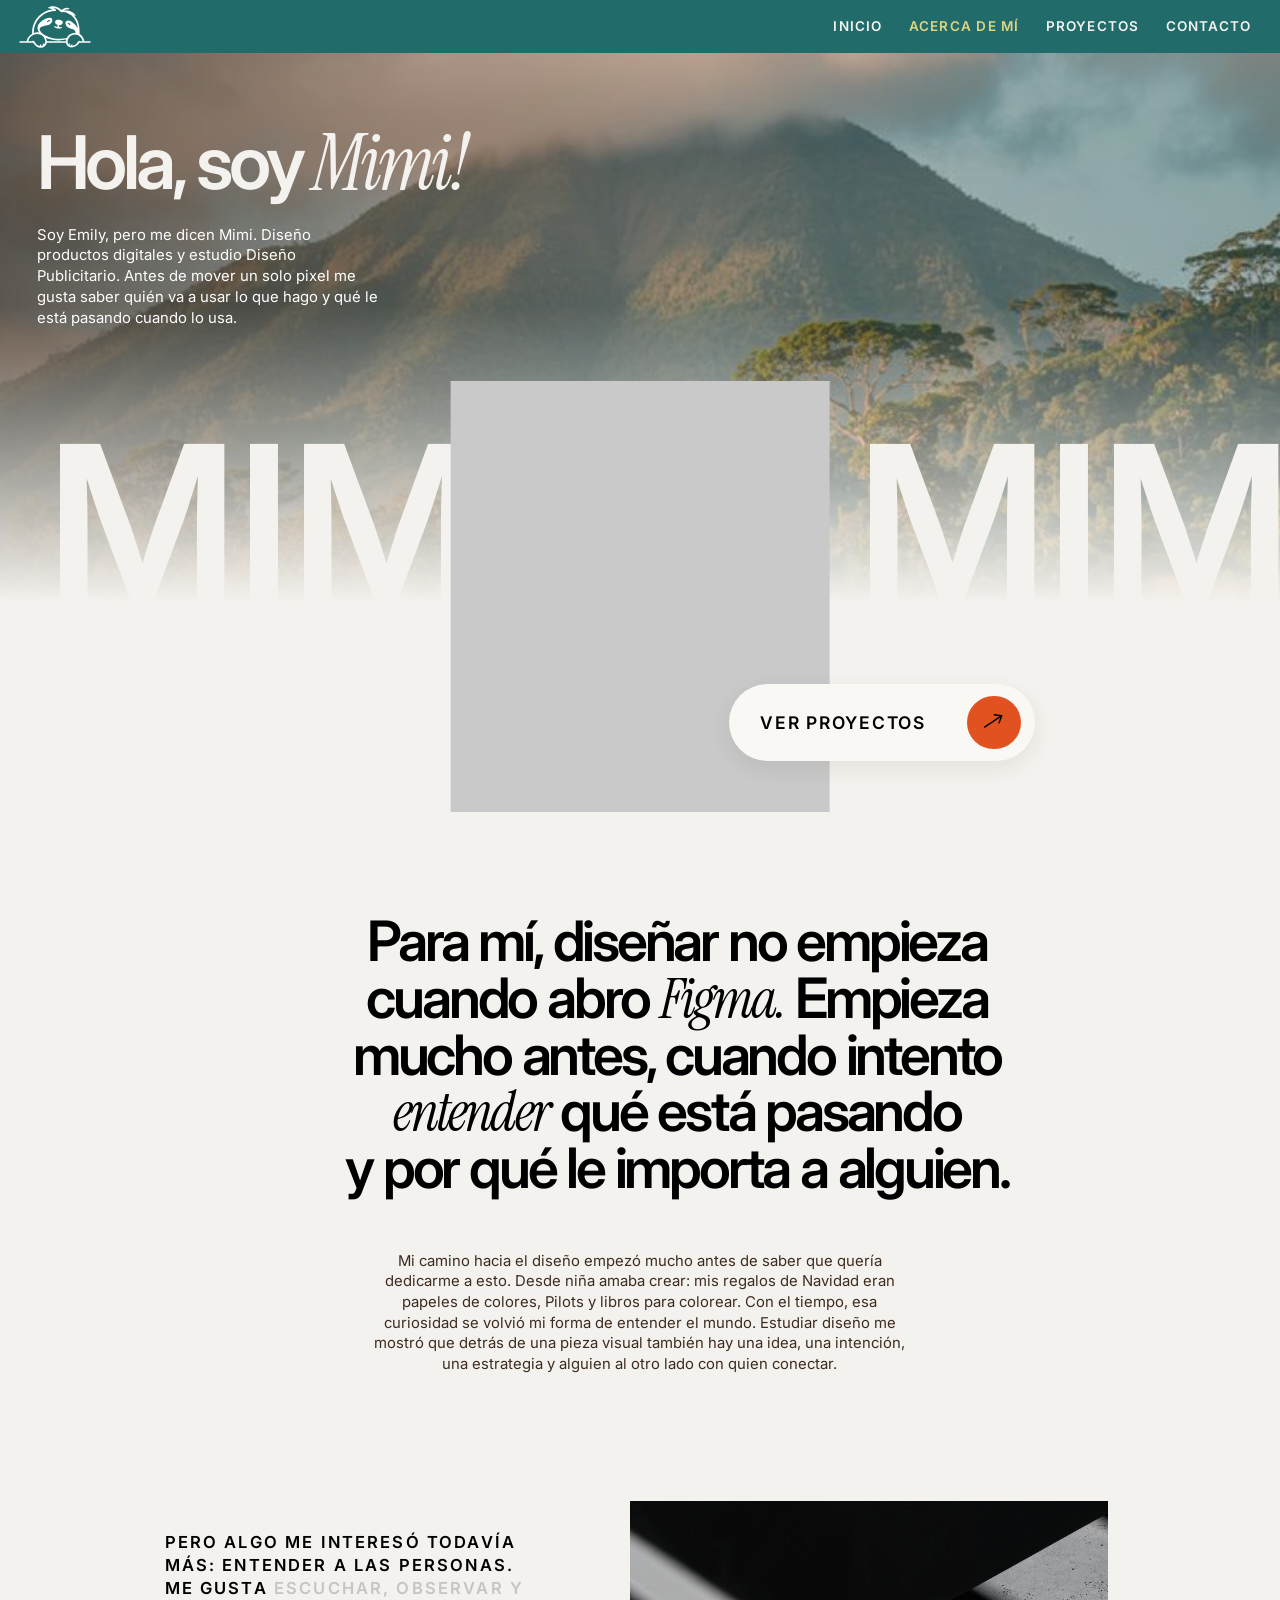
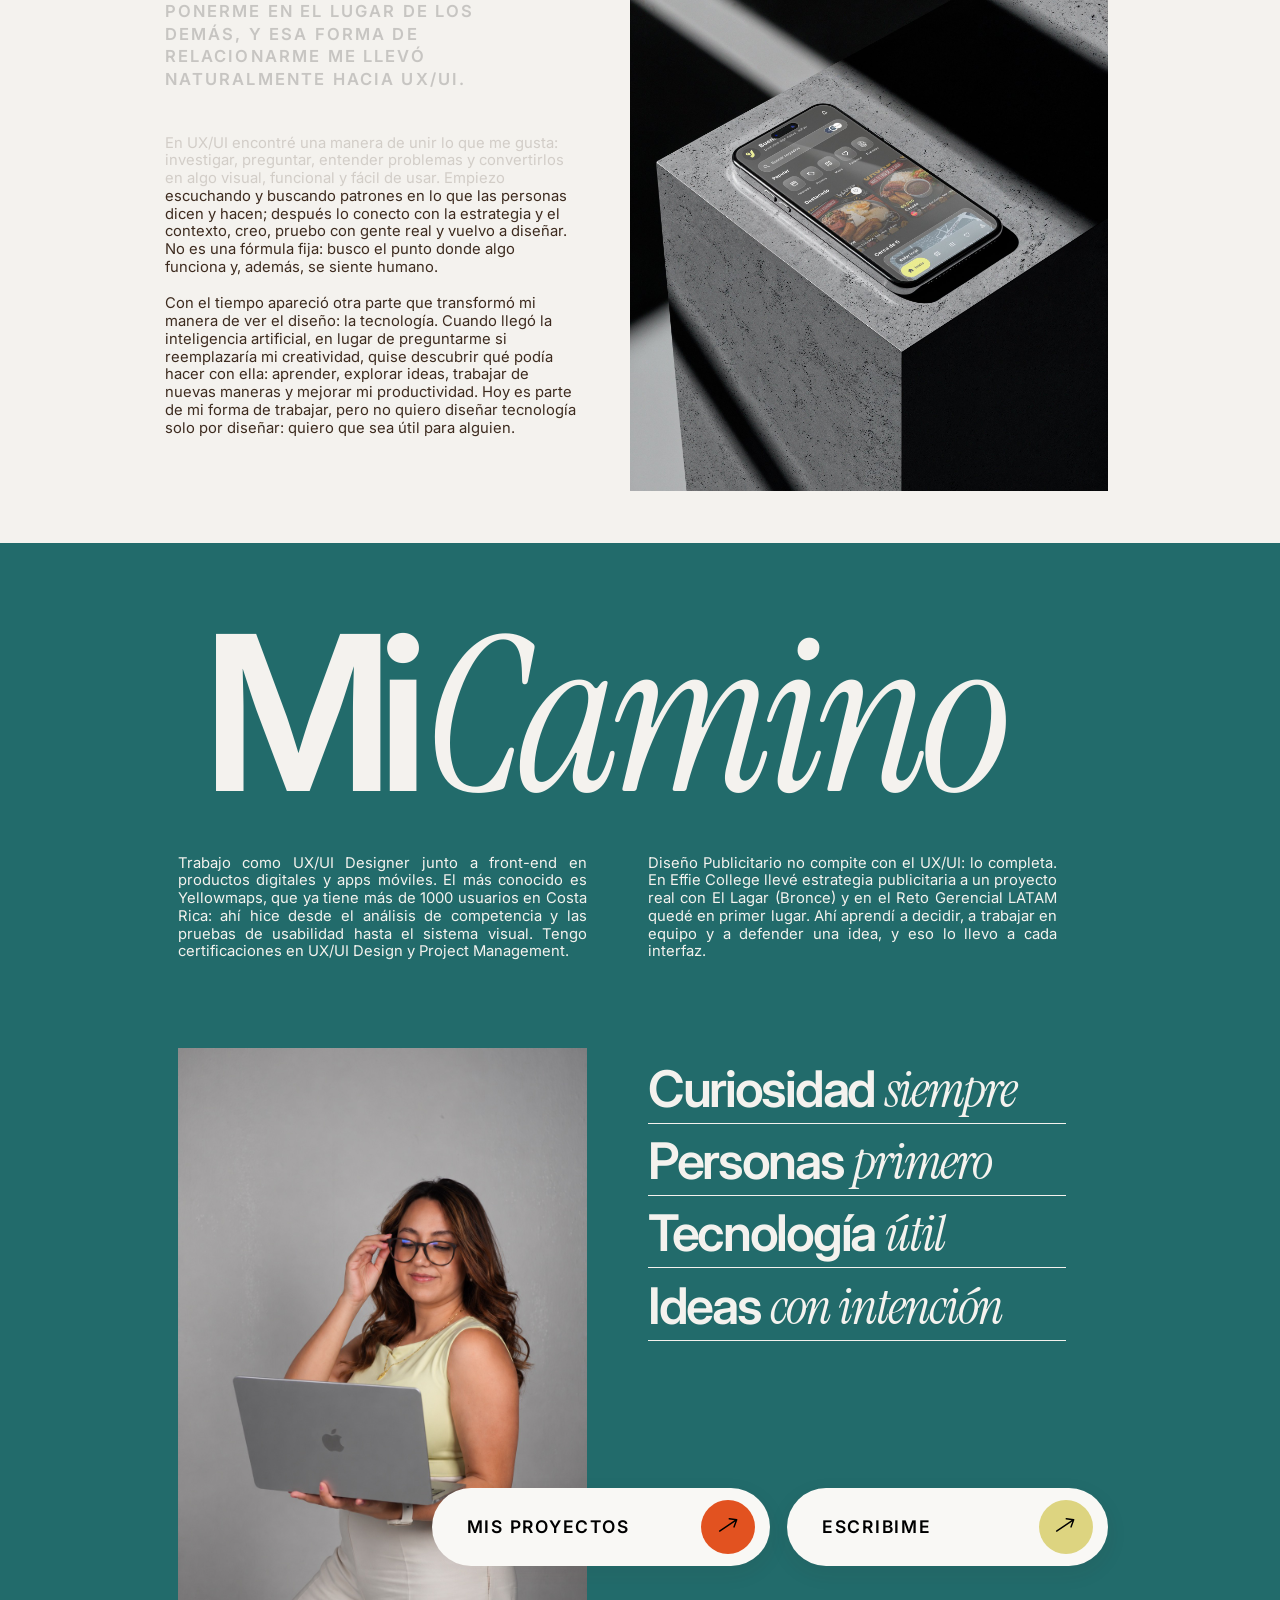
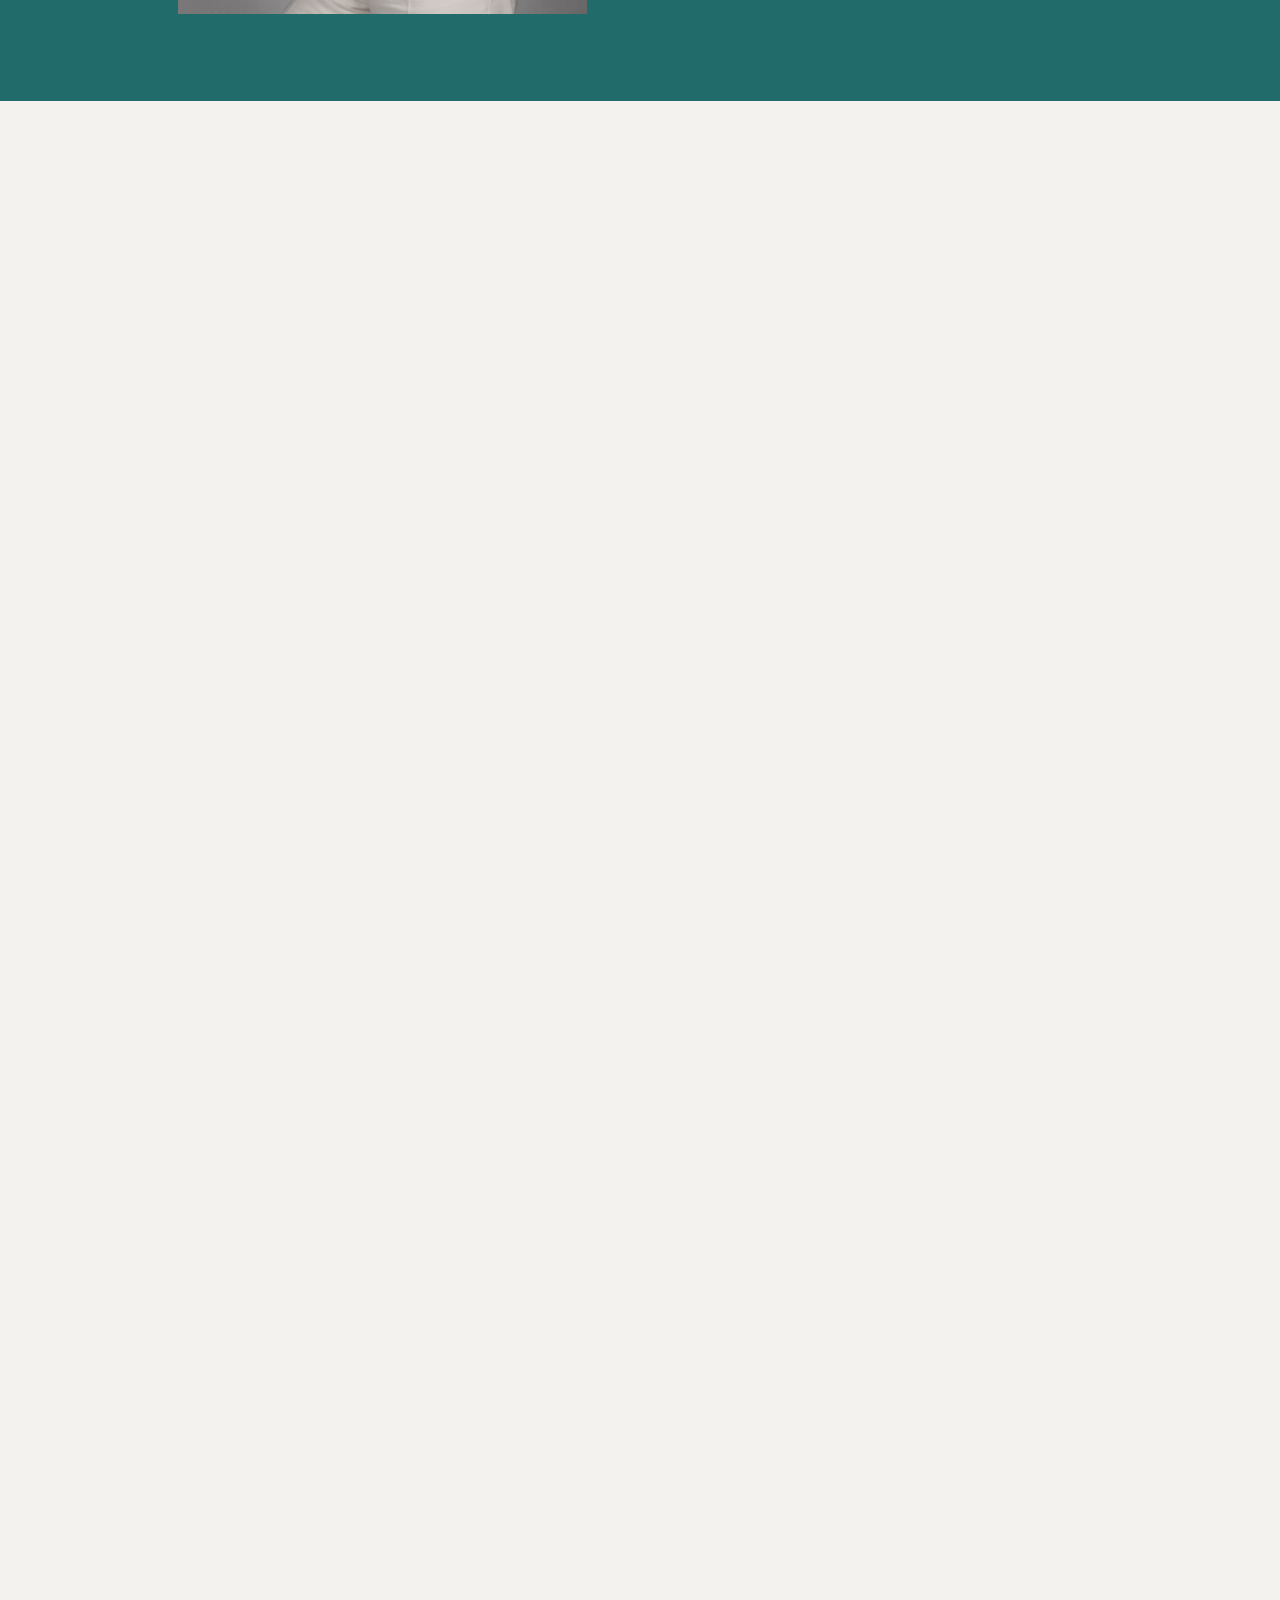
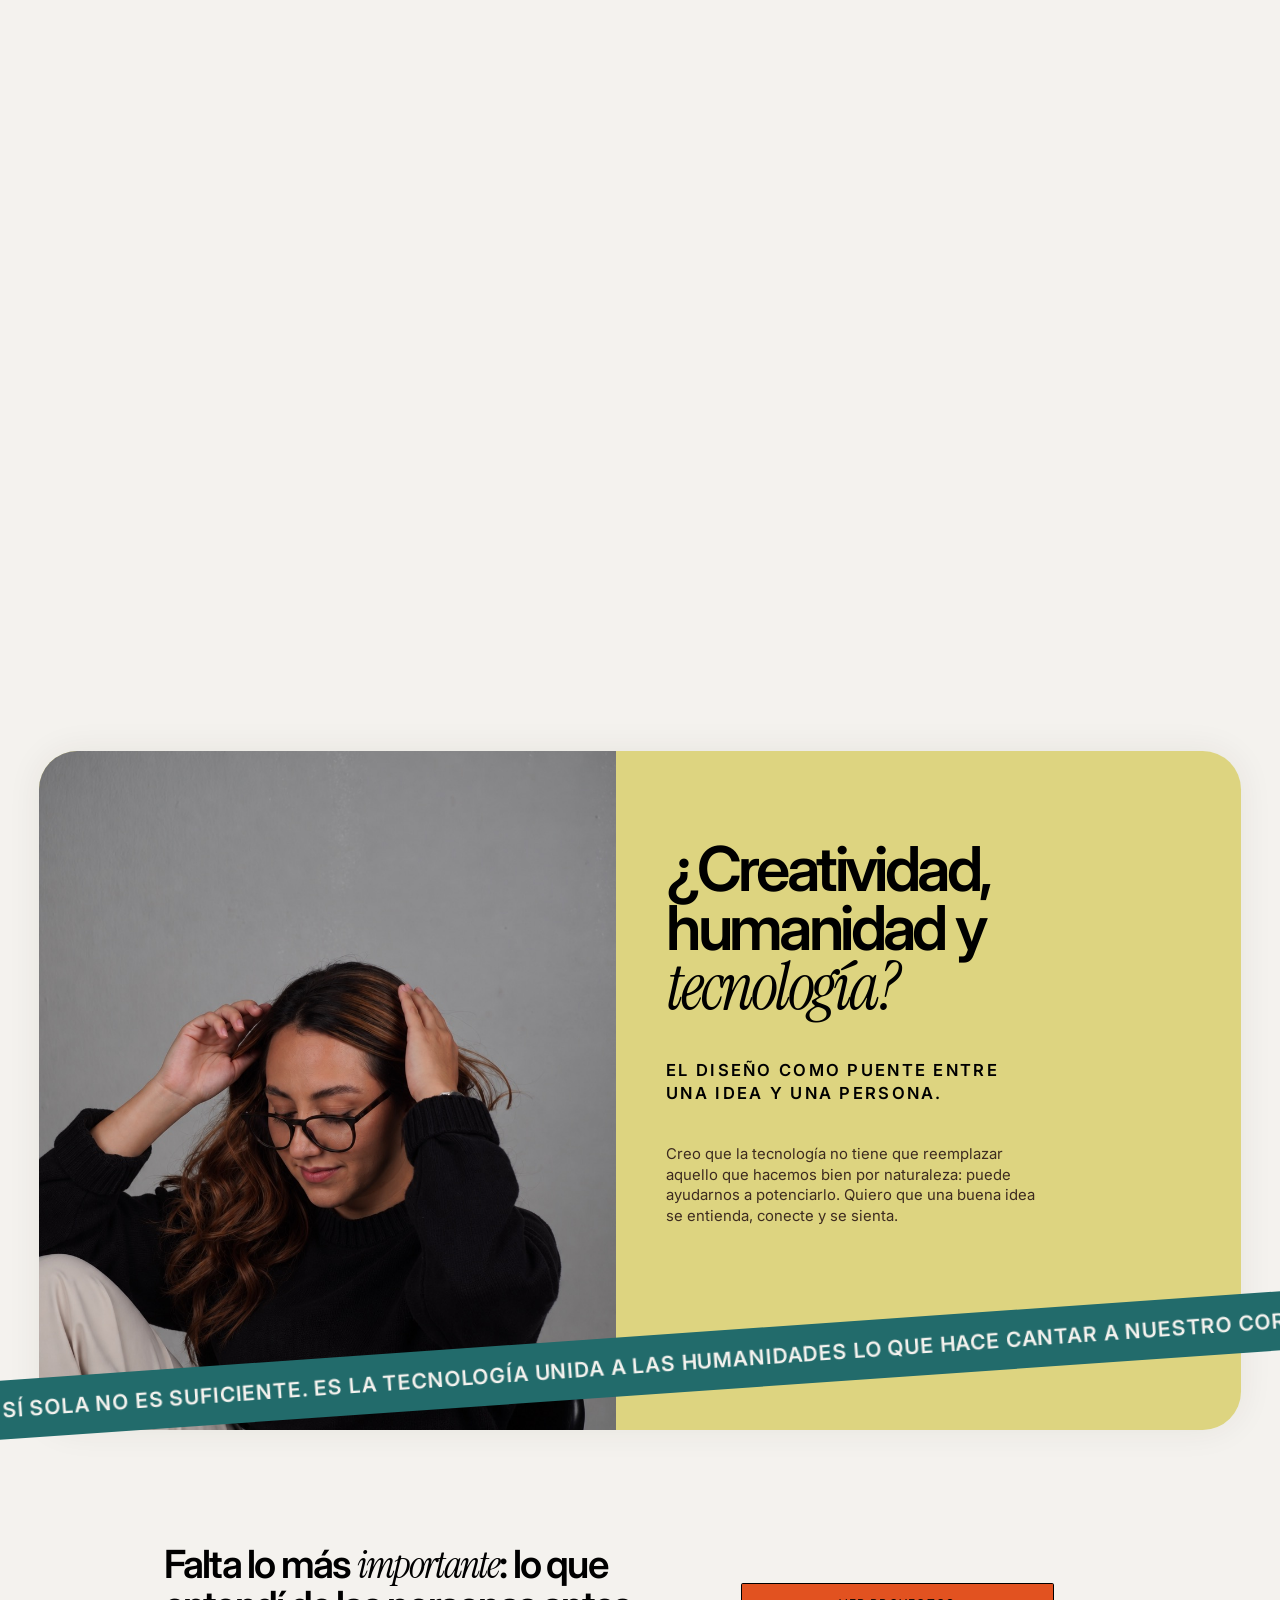
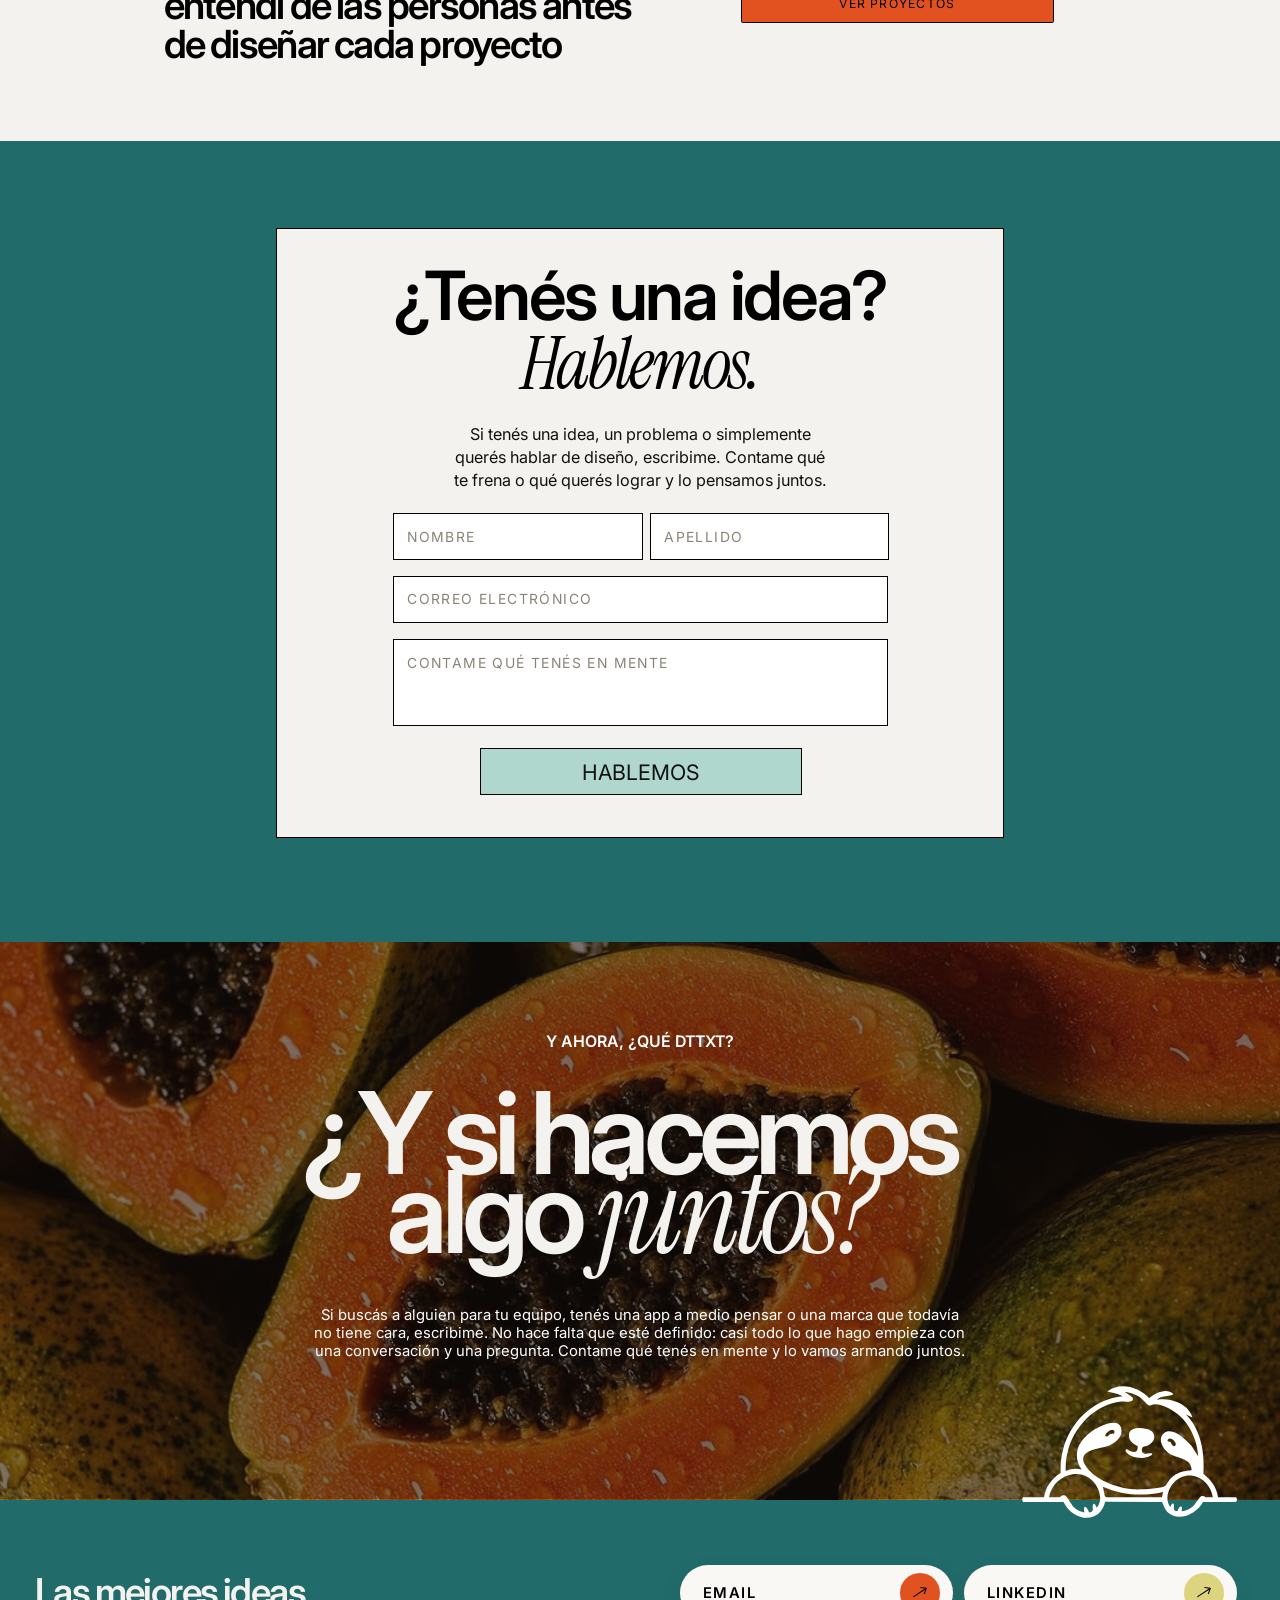
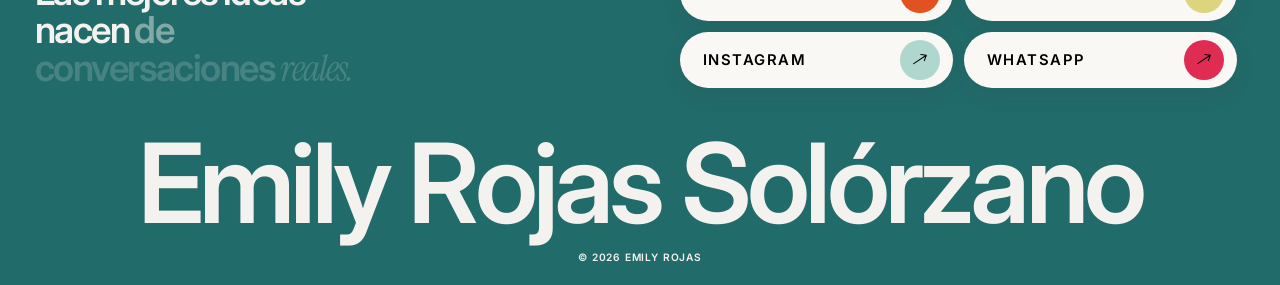
==== about.html @ 0ecf7875 "cambios" ====
<!DOCTYPE html>
<html lang="es">
<head>
<meta charset="UTF-8">
<meta name="viewport" content="width=device-width, initial-scale=1.0">
<title>Acerca de mí — Así pienso, Emily Rojas Solórzano</title>
<meta name="description" content="Emily Rojas Solórzano (Mimi), diseñadora UX/UI y estudiante de Diseño Publicitario en Costa Rica. Del Pilot y el papel de colores a Figma.">
<link rel="preconnect" href="https://fonts.googleapis.com">
<link rel="preconnect" href="https://fonts.gstatic.com" crossorigin>
<link href="https://fonts.googleapis.com/css2?family=Inter:ital,wght@0,300;0,400;0,500;0,600;0,700;0,800;1,500&family=Inter+Tight:wght@400;500;700;800&family=Instrument+Serif:ital@0;1&family=Shrikhand&display=swap" rel="stylesheet">
<link rel="stylesheet" href="assets/css/style.css">
</head>
<body>

<header class="site-header">
  <a href="index.html" class="logo" aria-label="Emily Rojas S."><img src="assets/img/perezoso/perezoso-02-blanco.svg" alt=""></a>

  <button class="nav-toggle" id="nav-toggle" aria-label="Toggle menu" aria-expanded="false">
    <span></span><span></span><span></span>
  </button>

  <nav class="main-nav">
    <a href="index.html">Inicio</a>
    <a href="about.html" aria-current="page">Acerca de mí</a>
    <a href="services.html">Proyectos</a>
    <a href="contact.html">Contacto</a>
  </nav>
</header>

<main class="page-main">

  <!-- ABOUT HERO -->
  <section class="ab-hero">
    <div class="ab-copy">
      <h1 class="ab-title">Hola, soy <em>Mimi!</em></h1>
      <p class="ab-text">Soy Emily, pero me dicen Mimi. Diseño productos digitales y estudio Diseño Publicitario. Antes de mover un solo pixel me gusta saber quién va a usar lo que hago y qué le está pasando cuando lo usa.</p>
    </div>

    <div class="ab-marquee" aria-hidden="true"><div class="ab-track"><span>Mimi</span><span>Mimi</span><span>Mimi</span><span>Mimi</span></div></div>

    <div class="ab-portrait" role="img" aria-label="Video de Emily">
      <video autoplay muted loop playsinline preload="auto" aria-hidden="true">
        <source src="assets/img/me/hero-video.mp4" type="video/mp4">
        <source src="assets/img/me/69a96829-111f-48e3-b0cc-e322db4fdada.mov" type="video/quicktime">
      </video>
    </div>
    <a href="services.html" class="pill ab-pill"><span>Ver proyectos</span><i class="pill-icon pill-orange"><svg viewBox="0 0 24 24" aria-hidden="true"><path d="M3.5 16.5 20 5.5M12.8 4.6 20 5.5l-2.6 7"/></svg></i></a>
  </section>

  <!-- STATEMENT -->
  <section class="intro ab-statement">
    <h2 class="intro-title">Para mí, diseñar no empieza <br>cuando abro <em>Figma.</em> Empieza <br>mucho antes, cuando intento <br><em>entender</em> qué está pasando <br>y por qué le importa a alguien.</h2>
    <p class="intro-copy">Mi camino hacia el diseño empezó mucho antes de saber que quería dedicarme a esto. Desde niña amaba crear: mis regalos de Navidad eran papeles de colores, Pilots y libros para colorear. Con el tiempo, esa curiosidad se volvió mi forma de entender el mundo. Estudiar diseño me mostró que detrás de una pieza visual también hay una idea, una intención, una estrategia y alguien al otro lado con quien conectar.</p>
  </section>

  <!-- STORY -->
  <section class="ab-story">
    <div class="ab-story-copy">
      <p class="why-sub">Pero algo me interesó todavía <br>más: entender a las personas. <br>Me gusta escuchar, observar y <br>ponerme en el lugar de los <br>demás, y esa forma de <br>relacionarme me llevó <br>naturalmente hacia UX/UI.</p>
      <p class="why-text">En UX/UI encontré una manera de unir lo que me gusta: investigar, preguntar, entender problemas y convertirlos en algo visual, funcional y fácil de usar. Empiezo escuchando y buscando patrones en lo que las personas dicen y hacen; después lo conecto con la estrategia y el contexto, creo, pruebo con gente real y vuelvo a diseñar. No es una fórmula fija: busco el punto donde algo funciona y, además, se siente humano.</p>
      <p class="why-text">Con el tiempo apareció otra parte que transformó mi manera de ver el diseño: la tecnología. Cuando llegó la inteligencia artificial, en lugar de preguntarme si reemplazaría mi creatividad, quise descubrir qué podía hacer con ella: aprender, explorar ideas, trabajar de nuevas maneras y mejorar mi productividad. Hoy es parte de mi forma de trabajar, pero no quiero diseñar tecnología solo por diseñar: quiero que sea útil para alguien.</p>
    </div>
    <div class="ab-story-photo" role="img" aria-label="Mockup de la app de Yellowmaps en un celular"></div>
  </section>

  <!-- VALUES -->
  <section class="ab-values">
    <h2 class="ab-values-title">Mi <em>Camino</em></h2>

    <div class="ab-values-cols">
      <p class="ab-vtext">Trabajo como UX/UI Designer junto a front-end en productos digitales y apps móviles. El más conocido es Yellowmaps, que ya tiene más de 1000 usuarios en Costa Rica: ahí hice desde el análisis de competencia y las pruebas de usabilidad hasta el sistema visual. Tengo certificaciones en UX/UI Design y Project Management.</p>
      <p class="ab-vtext">Diseño Publicitario no compite con el UX/UI: lo completa. En Effie College llevé estrategia publicitaria a un proyecto real con El Lagar (Bronce) y en el Reto Gerencial LATAM quedé en primer lugar. Ahí aprendí a decidir, a trabajar en equipo y a defender una idea, y eso lo llevo a cada interfaz.</p>
    </div>

    <div class="ab-values-main">
      <div class="ab-values-photo" role="img" aria-label="Emily con su laptop"></div>
      <ul class="ab-values-list">
        <li>Curiosidad <em>siempre</em></li>
        <li>Personas <em>primero</em></li>
        <li>Tecnología <em>útil</em></li>
        <li>Ideas <em>con intención</em></li>
      </ul>
      <a href="services.html" class="pill ab-vpill ab-vpill--a"><span>Mis proyectos</span><i class="pill-icon pill-orange"><svg viewBox="0 0 24 24" aria-hidden="true"><path d="M3.5 16.5 20 5.5M12.8 4.6 20 5.5l-2.6 7"/></svg></i></a>
      <a href="contact.html" class="pill ab-vpill ab-vpill--b"><span>Escribime</span><i class="pill-icon pill-butter"><svg viewBox="0 0 24 24" aria-hidden="true"><path d="M3.5 16.5 20 5.5M12.8 4.6 20 5.5l-2.6 7"/></svg></i></a>
    </div>
  </section>

  <!-- GET TO KNOW ME -->
  <section class="know" id="know">
    <div class="know-stage">
      <div class="know-cards">
        <article class="know-card know-card--orange" style="--i:0">
          <h3>Crear por <br><em>curiosidad</em></h3>
          <p>Me gusta probar ideas y aprender cosas nuevas. Muchas veces lo mejor aparece cuando me equivoco, ajusto y vuelvo a intentar.</p>
        </article>
        <article class="know-card know-card--lavender" style="--i:1">
          <h3>Entender a <br>las <em>personas</em></h3>
          <p>Escucho, observo y me pongo en el lugar de otros. Antes de proponer una solución quiero entender qué necesita y qué espera quien la va a usar.</p>
        </article>
        <article class="know-card know-card--butter" style="--i:2">
          <h3>Explorar la <br><em>tecnología</em></h3>
          <p>La tecnología me despertó una curiosidad nueva. Me interesa cómo puede hacer más útiles nuestras ideas sin perder lo humano: para mí es una herramienta para conectar mejor.</p>
        </article>
      </div>
    </div>

    <div class="know-spacer" aria-hidden="true"></div>

    <article class="approach">
      <div class="approach-photo" role="img" aria-label="Retrato de Emily"></div>
      <h2 class="approach-title">¿Creatividad, <br>humanidad y <br><em>tecnología?</em></h2>
      <p class="approach-sub">El diseño como puente entre <br>una idea y una persona.</p>
      <p class="approach-text">Creo que la tecnología no tiene que reemplazar aquello que hacemos bien por naturaleza: puede ayudarnos a potenciarlo. Quiero que una buena idea se entienda, conecte y se sienta.</p>
      <div class="ribbon ribbon--tilt ribbon--ocean approach-ribbon" aria-hidden="true">
        <ul class="ribbon-track"><li class="ribbon-item"><span>“La tecnología por sí sola no es suficiente. Es la tecnología unida a las humanidades lo que hace cantar a nuestro corazón” — Steve Jobs</span></li><li class="ribbon-dot" aria-hidden="true">•</li><li class="ribbon-item"><span>“La tecnología por sí sola no es suficiente. Es la tecnología unida a las humanidades lo que hace cantar a nuestro corazón” — Steve Jobs</span></li><li class="ribbon-dot" aria-hidden="true">•</li></ul>
        <ul class="ribbon-track"><li class="ribbon-item"><span>“La tecnología por sí sola no es suficiente. Es la tecnología unida a las humanidades lo que hace cantar a nuestro corazón” — Steve Jobs</span></li><li class="ribbon-dot" aria-hidden="true">•</li><li class="ribbon-item"><span>“La tecnología por sí sola no es suficiente. Es la tecnología unida a las humanidades lo que hace cantar a nuestro corazón” — Steve Jobs</span></li><li class="ribbon-dot" aria-hidden="true">•</li></ul>
      </div>
    </article>
  </section>

  <!-- CTA -->
  <section class="ab-cta">
    <div class="feel-cta">
      <h2 class="feel-cta-title">Falta lo más <em>importante</em>: lo que <br>entendí de las personas antes <br>de diseñar cada proyecto</h2>
      <a href="services.html" class="btn-learn btn-orange">Ver proyectos</a>
    </div>
  </section>

  <div class="dark-block dark-block--solo">
    <!-- FREEBIE -->
  <section class="freebie" id="freebie">

    <div class="freebie-card freebie-card--contact">
      <h2 class="freebie-title">¿Tenés una idea? <br><em>Hablemos.</em></h2>
      <p class="freebie-text">Si tenés una idea, un problema o simplemente <br>querés hablar de diseño, escribime. Contame qué <br>te frena o qué querés lograr y lo pensamos juntos.</p>

      <form class="freebie-form">
        <input type="text" name="first" placeholder="Nombre" aria-label="Nombre" class="f-first" required>
        <input type="text" name="last" placeholder="Apellido" aria-label="Apellido" class="f-last">
        <input type="email" name="email" placeholder="Correo electrónico" aria-label="Correo electrónico" class="f-email" required>
        <textarea name="message" placeholder="Contame qué tenés en mente" aria-label="Contame qué tenés en mente" class="f-message" required></textarea>
        <button type="submit" class="f-submit">HABLEMOS</button>
      </form>
    </div>
  </section>
  </div>

  <!-- ABOUT sections go here, one at a time -->

  <!-- FINAL CTA -->
  <section class="cta cta--compact">
    <p class="cta-eyebrow">Y AHORA, ¿QUÉ SIGUE?</p>
    <h2 class="cta-title">¿Y si hacemos <br>algo <em>juntos?</em></h2>
    <p class="cta-text">Si buscás a alguien para tu equipo, tenés una app a medio pensar o una marca que todavía no tiene cara, escribime. No hace falta que esté definido: casi todo lo que hago empieza con una conversación y una pregunta. Contame qué tenés en mente y lo vamos armando juntos.</p>
    <img class="cta-sloth" src="assets/img/perezoso/perezoso-02-blanco-animado.svg" alt="" aria-hidden="true">
  </section>

</main>

<footer class="site-footer">
    <div class="foot-mid">
      <p class="foot-tag">Las mejores ideas<br>nacen de<br>conversaciones <em>reales.</em></p>
      <div class="foot-links">
        <a href="mailto:contact.emilyrojas@gmail.com" class="pill"><span>Email</span><i class="pill-icon pill-orange"><svg viewBox="0 0 24 24" aria-hidden="true"><path d="M3.5 16.5 20 5.5M12.8 4.6 20 5.5l-2.6 7"/></svg></i></a>
        <a href="https://www.linkedin.com/in/emilyyrojasss/" target="_blank" rel="noopener" class="pill"><span>LinkedIn</span><i class="pill-icon pill-butter"><svg viewBox="0 0 24 24" aria-hidden="true"><path d="M3.5 16.5 20 5.5M12.8 4.6 20 5.5l-2.6 7"/></svg></i></a>
        <a href="https://www.instagram.com/emilyrojas.ptf/" target="_blank" rel="noopener" class="pill"><span>Instagram</span><i class="pill-icon pill-lavender"><svg viewBox="0 0 24 24" aria-hidden="true"><path d="M3.5 16.5 20 5.5M12.8 4.6 20 5.5l-2.6 7"/></svg></i></a>
        <a href="https://wa.me/50683122993?text=Hola%20Emily%2C%20vi%20tu%20portafolio%20y%20me%20gustar%C3%ADa%20hablar%20contigo." target="_blank" rel="noopener" class="pill"><span>WhatsApp</span><i class="pill-icon pill-passion"><svg viewBox="0 0 24 24" aria-hidden="true"><path d="M3.5 16.5 20 5.5M12.8 4.6 20 5.5l-2.6 7"/></svg></i></a>
      </div>
    </div>

    <a href="index.html" class="foot-mark">Emily Rojas Solórzano</a>
    <p class="foot-credit">&copy; 2026 Emily Rojas</p>
  </footer>

<script src="assets/js/main.js"></script>
</body>
</html>
---- assets/css/style.css ----
/* ============================================
   Portafolio Emily Rojas — estilos
   Sizes are written in "u" units: 1u = 1/1470 of the
   viewport width, so the hero scales like the reference
   design (drawn at a 1470px-wide viewport).
   ============================================ */

:root {
  --papaya: #e25220;
  --lime: #ddd480;
  --ocean: #226b6b;
  --passion: #e02c53;
  --wave: #b0d7ce;
  --mango: #cf7e00;

  --paper: #f4f2ee;
  --black: #000;
  --white: #fff;

  --font-sans: "SF Pro Text", -apple-system, BlinkMacSystemFont, "Inter", "Helvetica Neue", Arial, sans-serif;
  --font-display: "SF Pro Display", -apple-system, BlinkMacSystemFont, "Inter", "Helvetica Neue", Arial, sans-serif;

  --u: calc(100vw / 1470);
  --nav-h: calc(var(--u) * 61);
}

* { box-sizing: border-box; }
html { scroll-behavior: smooth; }

body {
  margin: 0;
  font-family: var(--font-sans);
  color: var(--black);
  background: var(--paper);
  -webkit-font-smoothing: antialiased;
  overflow-x: hidden;
}

a { color: inherit; text-decoration: none; }

/* ---------- Header ---------- */

.site-header {
  position: fixed;
  top: 0;
  left: 0;
  right: 0;
  z-index: 20;
  height: var(--nav-h);
  padding: 0 calc(var(--u) * 33) 0 calc(var(--u) * 22);
  display: flex;
  align-items: center;
  justify-content: space-between;
  background: var(--ocean);
  color: var(--paper);
}

.logo {
  font-size: calc(var(--u) * 47);
  font-weight: 600;
  letter-spacing: -0.06em;
  line-height: 1;
}
.logo { display: block; }
.logo img { display: block; height: calc(var(--u) * 50); width: auto; }

.main-nav {
  display: flex;
  gap: calc(var(--u) * 30);
}

.main-nav a {
  font-size: calc(var(--u) * 15.5);
  font-weight: 600;
  letter-spacing: 0.09em;
  text-transform: uppercase;
  line-height: 1;
}

/* current page: bolder and lime so it's clear where you are */
.main-nav a[aria-current="page"] {
  font-weight: 600;
  color: var(--lime);
}

.nav-toggle { display: none; }

/* ---------- Inner pages ---------- */

.page-main { padding-top: var(--nav-h); }

/* ---------- Hero ---------- */

.hero {
  position: relative;
  margin-top: var(--nav-h);
  height: calc(100svh - var(--nav-h));
  min-height: calc(var(--u) * 520);
  overflow-x: clip;
  color: var(--white);
}

.hero-photos {
  position: absolute;
  inset: 0;
}

.hero-photo {
  width: 100%;
  height: 100%;
  /* deep ocean field for the particle orb (main.js draws it on .hero-orb) */
  background-color: #0c3534;
  background-image: radial-gradient(ellipse 60% 70% at 50% 48%, #1b5a58 0%, #0f403f 45%, #082827 100%);
}

/* photos dissolve into the page background at the bottom */
.hero::after {
  content: "";
  position: absolute;
  inset: 0;
  z-index: 1; /* above the orb canvas (same level, earlier in the DOM), below title and ribbon */
  background: linear-gradient(to bottom, rgba(244, 242, 238, 0) 80%, rgba(244, 242, 238, 0.35) 88%, var(--paper) 98%);
  pointer-events: none;
}

.hero-tagline {
  position: absolute;
  z-index: 3;
  top: calc(var(--u) * 53);
  left: calc(var(--u) * 33);
  margin: 0;
  font-size: calc(var(--u) * 22);
  font-weight: 400;
  line-height: calc(var(--u) * 26.5);
  letter-spacing: 0;
}
.hero-tagline em {
  font-style: italic;
  font-weight: 500;
}

.hero-title {
  position: absolute;
  z-index: 3;
  top: 34.2%;
  left: 52%;
  transform: translateX(-50%);
  margin: 0;
  font-size: calc(var(--u) * 150);
  font-weight: 600;
  line-height: 0.62;
  letter-spacing: -0.075em;
  text-align: center;
  white-space: nowrap;
}
/* Instrument Serif has a single weight, so the stroke thickens its lines */
.hero-title em {
  font-family: "Instrument Serif", "Playfair Display", Georgia, serif;
  font-style: italic;
  font-weight: 400;
  font-size: 1.1em;
  letter-spacing: -0.04em;
  -webkit-text-stroke: calc(var(--u) * 5) currentColor;
}

/* ---------- Badge ---------- */

.hero-badge {
  position: absolute;
  z-index: 4;
  top: calc(var(--u) * 51);
  right: calc(var(--u) * 44);
  width: calc(var(--u) * 172);
  height: calc(var(--u) * 172);
  display: grid;
  place-items: center;
  color: var(--black);
  font-size: calc(var(--u) * 17);
  font-weight: 600;
  letter-spacing: 0.1em;
  line-height: calc(var(--u) * 24);
  text-align: center;
  text-transform: uppercase;
}
.hero-badge svg {
  position: absolute;
  inset: 0;
  width: 100%;
  height: 100%;
  fill: var(--lime);
}
.hero-badge img {
  position: relative;
  width: 70%;
  height: auto;
}

/* ---------- Ribbons ----------
   One standard, two types: .ribbon (straight) and .ribbon--tilt (straight, tilted).
   Same height, type, logos and scroll speed everywhere; each placement class
   (.hero-ribbon, .why-ribbon, ...) only says where it sits. */

.ribbon {
  position: absolute;
  z-index: 4;
  left: -5%;
  width: 110%;
  display: flex;
  overflow: hidden;
  height: calc(var(--u) * 68);
  background: var(--passion);
  color: var(--paper);
  pointer-events: none;
}
.ribbon--tilt { transform: rotate(-4deg); }
.ribbon--lime { background: var(--lime); color: var(--ocean); }
.ribbon--ocean { background: var(--ocean); color: var(--paper); }
.ribbon-track {
  display: flex;
  flex: none;
  align-items: center;
  gap: calc(var(--u) * 34);
  margin: 0;
  padding: 0 calc(var(--u) * 17);
  list-style: none;
  animation: ribbon-scroll 38s linear infinite;
}
.ribbon-item { display: flex; align-items: center; gap: calc(var(--u) * 12); white-space: nowrap; }
.ribbon-item span {
  font-family: var(--font-sans);
  font-size: calc(var(--u) * 24);
  font-weight: 600;
  letter-spacing: 0.04em;
  text-transform: uppercase;
}
.ribbon-dot { font-size: calc(var(--u) * 24); font-weight: 600; opacity: 0.55; }
/* logos are painted with the text colour (mask), so they always match it */
.ribbon-logo {
  display: block;
  width: calc(var(--u) * 30);
  height: calc(var(--u) * 30);
  background: currentColor;
  -webkit-mask: var(--logo) center / contain no-repeat;
  mask: var(--logo) center / contain no-repeat;
}
.ribbon-logo--adobeillustrator { --logo: url("data:image/svg+xml,%3Csvg role=%22img%22 viewBox=%220 0 24 24%22 xmlns=%22http://www.w3.org/2000/svg%22%3E%3Ctitle%3EAdobe Illustrator%3C/title%3E%3Cpath d=%22M10.53 10.73c-.1-.31-.19-.61-.29-.92-.1-.31-.19-.6-.27-.89-.08-.28-.15-.54-.22-.78h-.02c-.09.43-.2.86-.34 1.29-.15.48-.3.98-.46 1.48-.14.51-.29.98-.44 1.4h2.54c-.06-.211-.14-.46-.23-.721-.09-.269-.18-.559-.27-.859zM19.75.3H4.25C1.9.3 0 2.2 0 4.55v14.9c0 2.35 1.9 4.25 4.25 4.25h15.5c2.35 0 4.25-1.9 4.25-4.25V4.55C24 2.2 22.1.3 19.75.3zM14.7 16.83h-2.091c-.069.01-.139-.04-.159-.11l-.82-2.38H7.91l-.76 2.35c-.02.09-.1.15-.19.141H5.08c-.11 0-.14-.061-.11-.18L8.19 7.38c.03-.1.06-.21.1-.33.04-.21.06-.43.06-.65-.01-.05.03-.1.08-.11h2.59c.08 0 .12.03.13.08l3.65 10.3c.03.109 0 .16-.1.16zm3.4-.15c0 .11-.039.16-.129.16H16.01c-.1 0-.15-.061-.15-.16v-7.7c0-.1.041-.14.131-.14h1.98c.09 0 .129.05.129.14v7.7zm-.209-9.03c-.231.24-.571.37-.911.35-.33.01-.65-.12-.891-.35-.23-.25-.35-.58-.34-.92-.01-.34.12-.66.359-.89.242-.23.562-.35.892-.35.391 0 .689.12.91.35.22.24.34.56.33.89.01.34-.11.67-.349.92z%22/%3E%3C/svg%3E"); }
.ribbon-logo--adobephotoshop { --logo: url("data:image/svg+xml,%3Csvg role=%22img%22 viewBox=%220 0 24 24%22 xmlns=%22http://www.w3.org/2000/svg%22%3E%3Ctitle%3EAdobe Photoshop%3C/title%3E%3Cpath d=%22M9.85 8.42c-.37-.15-.77-.21-1.18-.2-.26 0-.49 0-.68.01-.2-.01-.34 0-.41.01v3.36c.14.01.27.02.39.02h.53c.39 0 .78-.06 1.15-.18.32-.09.6-.28.82-.53.21-.25.31-.59.31-1.03.01-.31-.07-.62-.23-.89-.17-.26-.41-.46-.7-.57zM19.75.3H4.25C1.9.3 0 2.2 0 4.55v14.899c0 2.35 1.9 4.25 4.25 4.25h15.5c2.35 0 4.25-1.9 4.25-4.25V4.55C24 2.2 22.1.3 19.75.3zm-7.391 11.65c-.399.56-.959.98-1.609 1.22-.68.25-1.43.34-2.25.34-.24 0-.4 0-.5-.01s-.24-.01-.43-.01v3.209c.01.07-.04.131-.11.141H5.52c-.08 0-.12-.041-.12-.131V6.42c0-.07.03-.11.1-.11.17 0 .33 0 .56-.01.24-.01.49-.01.76-.02s.56-.01.87-.02c.31-.01.61-.01.91-.01.82 0 1.5.1 2.06.31.5.17.96.45 1.34.82.32.32.57.71.73 1.14.149.42.229.85.229 1.3.001.86-.199 1.57-.6 2.13zm7.091 3.89c-.28.4-.671.709-1.12.891-.49.209-1.09.318-1.811.318-.459 0-.91-.039-1.359-.129-.35-.061-.7-.17-1.02-.32-.07-.039-.121-.109-.111-.189v-1.74c0-.029.011-.07.041-.09.029-.02.06-.01.09.01.39.23.8.391 1.24.49.379.1.779.15 1.18.15.38 0 .65-.051.83-.141.16-.07.27-.24.27-.42 0-.141-.08-.27-.24-.4-.16-.129-.489-.279-.979-.471-.51-.18-.979-.42-1.42-.719-.31-.221-.569-.51-.761-.85-.159-.32-.239-.67-.229-1.021 0-.43.12-.84.341-1.21.25-.4.619-.72 1.049-.92.469-.239 1.059-.349 1.769-.349.41 0 .83.03 1.24.09.3.04.59.12.86.23.039.01.08.05.1.09.01.04.02.08.02.12v1.63c0 .04-.02.08-.05.1-.09.02-.14.02-.18 0-.3-.16-.62-.27-.96-.34-.37-.08-.74-.13-1.12-.13-.2-.01-.41.02-.601.07-.129.03-.24.1-.31.2-.05.08-.08.18-.08.27s.04.18.101.26c.09.11.209.2.34.27.229.12.47.23.709.33.541.18 1.061.43 1.541.73.33.209.6.49.789.83.16.318.24.67.23 1.029.011.471-.129.94-.389 1.331z%22/%3E%3C/svg%3E"); }
.ribbon-logo--canva { --logo: url("data:image/svg+xml,%3Csvg role=%22img%22 viewBox=%220 0 24 24%22 xmlns=%22http://www.w3.org/2000/svg%22%3E%3Ctitle%3ECanva%3C/title%3E%3Cpath d=%22M12 0C5.373 0 0 5.373 0 12s5.373 12 12 12 12-5.373 12-12S18.627 0 12 0zM6.962 7.68c.754 0 1.337.549 1.405 1.2.069.583-.171 1.097-.822 1.406-.343.171-.48.172-.549.069-.034-.069 0-.137.069-.206.617-.514.617-.926.548-1.508-.034-.378-.308-.618-.583-.618-1.2 0-2.914 2.674-2.674 4.629.103.754.549 1.646 1.509 1.646.308 0 .65-.103.96-.24.5-.264.799-.47 1.097-.8-.073-.885.704-2.046 1.851-2.046.515 0 .926.205.96.583.068.514-.377.582-.514.582s-.378-.034-.378-.17c-.034-.138.309-.07.275-.378-.035-.206-.24-.274-.446-.274-.72 0-1.131.994-1.029 1.611.035.275.172.549.447.549.205 0 .514-.31.617-.755.068-.308.343-.514.583-.514.102 0 .17.034.205.171v.138c-.034.137-.137.548-.102.651 0 .069.034.171.17.171.092 0 .436-.18.777-.459.117-.59.253-1.298.253-1.357.034-.24.137-.48.617-.48.103 0 .171.034.205.171v.138l-.136.617c.445-.583 1.097-.994 1.508-.994.172 0 .309.102.309.274 0 .103 0 .274-.069.446-.137.377-.309.96-.412 1.474 0 .137.035.274.207.274.171 0 .685-.206 1.096-.754l.007-.004c-.002-.068-.007-.134-.007-.202 0-.411.035-.754.104-.994.068-.274.411-.514.617-.514.103 0 .205.069.205.171 0 .035 0 .103-.034.137-.137.446-.24.857-.24 1.269 0 .24.034.582.102.788 0 .034.035.069.07.069.068 0 .548-.445.89-1.028-.308-.206-.48-.549-.48-.96 0-.72.446-1.097.858-1.097.343 0 .617.24.617.72 0 .308-.103.65-.274.96h.102a.77.77 0 0 0 .584-.24.293.293 0 0 1 .134-.117c.335-.425.83-.74 1.41-.74.48 0 .924.205.959.582.068.515-.378.618-.515.618l-.002-.002c-.138 0-.377-.035-.377-.172 0-.137.309-.068.274-.376-.034-.206-.24-.275-.446-.275-.686 0-1.13.891-1.028 1.611.034.275.171.583.445.583.206 0 .515-.308.652-.754.068-.274.343-.514.583-.514.103 0 .17.034.205.171 0 .069 0 .206-.137.652-.17.308-.171.48-.137.617.034.274.171.48.309.583.034.034.068.102.068.102 0 .069-.034.138-.137.138-.034 0-.068 0-.103-.035-.514-.205-.72-.548-.789-.891-.205.24-.445.377-.72.377-.445 0-.89-.411-.96-.926a1.609 1.609 0 0 1 .075-.649c-.203.13-.422.203-.623.203h-.17c-.447.652-.927 1.098-1.27 1.303a.896.896 0 0 1-.377.104c-.068 0-.171-.035-.205-.104-.095-.152-.156-.392-.193-.667-.481.527-1.145.805-1.453.805-.343 0-.548-.206-.582-.55v-.376c.102-.754.377-1.2.377-1.337a.074.074 0 0 0-.069-.07c-.24 0-1.028.824-1.166 1.373l-.103.445c-.068.309-.377.515-.582.515-.103 0-.172-.035-.206-.172v-.137l.046-.233c-.435.31-.87.508-1.075.508-.308 0-.48-.172-.514-.412-.206.274-.445.412-.754.412-.352 0-.696-.24-.862-.593-.244.275-.523.553-.852.764-.48.309-1.028.549-1.68.549-.582 0-1.097-.309-1.371-.583-.412-.377-.651-.96-.686-1.509-.205-1.68.823-3.84 2.4-4.8.378-.205.755-.343 1.132-.343zm9.77 3.291c-.104 0-.172.172-.172.343 0 .274.137.583.309.755a1.74 1.74 0 0 0 .102-.583c0-.343-.137-.515-.24-.515z%22/%3E%3C/svg%3E"); }
.ribbon-logo--figma { --logo: url("data:image/svg+xml,%3Csvg role=%22img%22 viewBox=%220 0 24 24%22 xmlns=%22http://www.w3.org/2000/svg%22%3E%3Ctitle%3EFigma%3C/title%3E%3Cpath d=%22M15.852 8.981h-4.588V0h4.588c2.476 0 4.49 2.014 4.49 4.49s-2.014 4.491-4.49 4.491zM12.735 7.51h3.117c1.665 0 3.019-1.355 3.019-3.019s-1.355-3.019-3.019-3.019h-3.117V7.51zm0 1.471H8.148c-2.476 0-4.49-2.014-4.49-4.49S5.672 0 8.148 0h4.588v8.981zm-4.587-7.51c-1.665 0-3.019 1.355-3.019 3.019s1.354 3.02 3.019 3.02h3.117V1.471H8.148zm4.587 15.019H8.148c-2.476 0-4.49-2.014-4.49-4.49s2.014-4.49 4.49-4.49h4.588v8.98zM8.148 8.981c-1.665 0-3.019 1.355-3.019 3.019s1.355 3.019 3.019 3.019h3.117V8.981H8.148zM8.172 24c-2.489 0-4.515-2.014-4.515-4.49s2.014-4.49 4.49-4.49h4.588v4.441c0 2.503-2.047 4.539-4.563 4.539zm-.024-7.51a3.023 3.023 0 0 0-3.019 3.019c0 1.665 1.365 3.019 3.044 3.019 1.705 0 3.093-1.376 3.093-3.068v-2.97H8.148zm7.704 0h-.098c-2.476 0-4.49-2.014-4.49-4.49s2.014-4.49 4.49-4.49h.098c2.476 0 4.49 2.014 4.49 4.49s-2.014 4.49-4.49 4.49zm-.097-7.509c-1.665 0-3.019 1.355-3.019 3.019s1.355 3.019 3.019 3.019h.098c1.665 0 3.019-1.355 3.019-3.019s-1.355-3.019-3.019-3.019h-.098z%22/%3E%3C/svg%3E"); }
.ribbon-logo--github { --logo: url("data:image/svg+xml,%3Csvg role=%22img%22 viewBox=%220 0 24 24%22 xmlns=%22http://www.w3.org/2000/svg%22%3E%3Ctitle%3EGitHub%3C/title%3E%3Cpath d=%22M12 .297c-6.63 0-12 5.373-12 12 0 5.303 3.438 9.8 8.205 11.385.6.113.82-.258.82-.577 0-.285-.01-1.04-.015-2.04-3.338.724-4.042-1.61-4.042-1.61C4.422 18.07 3.633 17.7 3.633 17.7c-1.087-.744.084-.729.084-.729 1.205.084 1.838 1.236 1.838 1.236 1.07 1.835 2.809 1.305 3.495.998.108-.776.417-1.305.76-1.605-2.665-.3-5.466-1.332-5.466-5.93 0-1.31.465-2.38 1.235-3.22-.135-.303-.54-1.523.105-3.176 0 0 1.005-.322 3.3 1.23.96-.267 1.98-.399 3-.405 1.02.006 2.04.138 3 .405 2.28-1.552 3.285-1.23 3.285-1.23.645 1.653.24 2.873.12 3.176.765.84 1.23 1.91 1.23 3.22 0 4.61-2.805 5.625-5.475 5.92.42.36.81 1.096.81 2.22 0 1.606-.015 2.896-.015 3.286 0 .315.21.69.825.57C20.565 22.092 24 17.592 24 12.297c0-6.627-5.373-12-12-12%22/%3E%3C/svg%3E"); }
.ribbon-logo--visualstudiocode { --logo: url("data:image/svg+xml,%3Csvg role=%22img%22 viewBox=%220 0 24 24%22 xmlns=%22http://www.w3.org/2000/svg%22%3E%3Ctitle%3EVisual Studio Code%3C/title%3E%3Cpath d=%22M23.15 2.587L18.21.21a1.494 1.494 0 0 0-1.705.29l-9.46 8.63-4.12-3.128a.999.999 0 0 0-1.276.057L.327 7.261A1 1 0 0 0 .326 8.74L3.899 12 .326 15.26a1 1 0 0 0 .001 1.479L1.65 17.94a.999.999 0 0 0 1.276.057l4.12-3.128 9.46 8.63a1.492 1.492 0 0 0 1.704.29l4.942-2.377A1.5 1.5 0 0 0 24 20.06V3.939a1.5 1.5 0 0 0-.85-1.352zm-5.146 14.861L10.826 12l7.178-5.448v10.896z%22/%3E%3C/svg%3E"); }
.ribbon-logo--magnific { --logo: url("data:image/svg+xml,%3Csvg xmlns=%22http://www.w3.org/2000/svg%22 viewBox=%224 9 40 30%22%3E%3Ctitle%3EMagnific%3C/title%3E%3Cpath d=%22M27.6002 11L24 19.9654L20.4016 11H13.2012L6.00076 37C5.90425 37 15.0004 37 15.0004 37L24 25.3443L32.9996 37C32.9996 37 42.0958 37 41.9992 37L34.8006 11H27.6002Z%22/%3E%3C/svg%3E"); }
/* CapCut's logo already includes its name, so it is wide and has no text label */
.ribbon-logo--capcut { --logo: url("[data-uri]"); width: calc(var(--u) * 30 * 5.27); }
.ribbon-sr { position: absolute; width: 1px; height: 1px; overflow: hidden; clip: rect(0 0 0 0); white-space: nowrap; }
@keyframes ribbon-scroll { to { transform: translateX(-100%); } }
@media (prefers-reduced-motion: reduce) { .ribbon-track { animation: none; } .ribbon-track + .ribbon-track { display: none; } }

/* placements */
.hero-ribbon { z-index: 2; bottom: calc(var(--u) * 52); }
.why-ribbon { z-index: 5; bottom: 0; translate: 0 50%; } /* straddles the section's bottom edge */
.approach-ribbon { z-index: 3; left: calc(var(--u) * -90); width: calc(100vw + var(--u) * 90); bottom: calc(var(--u) * 40); } /* bleeds past the card */
.sv-ribbon { left: 0; width: 100%; bottom: calc(var(--u) * 52); box-shadow: 0 calc(var(--u) * 8) calc(var(--u) * 24) rgba(60, 60, 20, 0.22); }

/* ---------- Intro ---------- */

.intro {
  padding: calc(var(--u) * 119) calc(var(--u) * 20) calc(var(--u) * 130);
  text-align: center;
}


.intro-eyebrow {
  margin: 0 0 calc(var(--u) * 44);
  font-family: var(--font-sans);
  font-size: calc(var(--u) * 18.3);
  font-weight: 600;
  line-height: calc(var(--u) * 20);
  text-transform: uppercase;
}

.intro-title {
  margin: 0 auto calc(var(--u) * 64);
  font-family: var(--font-display);
  font-size: calc(var(--u) * 66);
  font-weight: 600;
  line-height: 0.98;
  letter-spacing: -0.055em;
  word-spacing: -0.03em;
}
.intro-title em {
  font-family: "Instrument Serif", "Playfair Display", Georgia, serif;
  font-style: italic;
  font-weight: 400;
  font-size: 1em;
  line-height: 0;
  letter-spacing: -0.05em;
}

.intro-copy {
  max-width: calc(var(--u) * 625);
  margin: 0 auto;
  color: #3d2b1f;
  font-size: calc(var(--u) * 17.1);
  line-height: 1.39;
}

/* ---------- About ---------- */

.about {
  padding: calc(var(--u) * 40) 0 calc(var(--u) * 63);
}

.about-inner {
  display: grid;
  grid-template-columns: calc(var(--u) * 498) calc(var(--u) * 470);
  column-gap: calc(var(--u) * 76);
  margin-left: calc(var(--u) * 220);
}

.about-photo {
  position: relative;
  height: calc(var(--u) * 651);
  background-color: #c9a27c;
  background-image: url("../img/me/emily-sobre-mi.jpg");
  background-repeat: no-repeat;
  background-size: cover;
  background-position: 50% 35%;
}

.about-badge {
  position: absolute;
  top: calc(var(--u) * -54);
  left: calc(var(--u) * -57);
  width: calc(var(--u) * 149);
  height: calc(var(--u) * 149);
  z-index: 2;
}
.about-badge svg { width: 100%; height: 100%; overflow: visible; }
.badge-fill { fill: var(--mango); }
.badge-line { fill: none; stroke: #111; stroke-width: 1.6; }
.about-badge text {
  fill: var(--black);
  font-family: "Shrikhand", "Inter", sans-serif;
  font-size: 130px;
}

.about-copy { padding-top: calc(var(--u) * 63); }

.about-title {
  margin: 0;
  font-family: var(--font-display);
  font-size: calc(var(--u) * 85);
  font-weight: 600;
  line-height: 1;
  letter-spacing: -0.055em;
  word-spacing: -0.03em;
  white-space: nowrap;
}
.about-title em {
  font-family: "Instrument Serif", "Playfair Display", Georgia, serif;
  font-style: italic;
  font-weight: 400;
  font-size: 1.04em;
  line-height: 0;
  letter-spacing: -0.05em;
}

.about-sub {
  margin: calc(var(--u) * 34) 0 0;
  font-family: var(--font-sans);
  font-size: calc(var(--u) * 19);
  font-weight: 600;
  letter-spacing: 0.13em;
  line-height: calc(var(--u) * 26.4);
  text-transform: uppercase;
}

.about-text {
  margin: calc(var(--u) * 38) 0 0;
  color: #3d2b1f;
  font-size: calc(var(--u) * 17.2);
  line-height: calc(var(--u) * 20.4);
  text-align: justify;
}

.about-actions {
  position: relative;
  z-index: 3;
  display: flex;
  gap: calc(var(--u) * 19);
  width: calc(var(--u) * 723);
  margin: calc(var(--u) * 48) 0 0 calc(var(--u) * -254);
}

.pill {
  flex: 1;
  display: flex;
  align-items: center;
  justify-content: space-between;
  height: calc(var(--u) * 89.5);
  padding: 0 calc(var(--u) * 17) 0 calc(var(--u) * 36);
  border-radius: 999px;
  background: #f9f8f5;
  color: var(--black);
  box-shadow: 0 calc(var(--u) * 8) calc(var(--u) * 24) rgba(60, 40, 30, 0.08);
  font-family: var(--font-sans);
  font-size: calc(var(--u) * 20);
  font-weight: 600;
  letter-spacing: 0.1em;
  text-transform: uppercase;
  transition: transform 0.2s ease;
}
.pill:hover { transform: translateY(calc(var(--u) * -2)); }

.pill-icon {
  display: grid;
  place-items: center;
  width: calc(var(--u) * 62);
  height: calc(var(--u) * 62);
  border-radius: 50%;
}
.pill-icon svg {
  width: 46%;
  height: 46%;
  fill: none;
  stroke: var(--black);
  stroke-width: 1.4;
  stroke-linecap: round;
  stroke-linejoin: round;
}
.pill-lavender { background: var(--wave); }
.pill-passion { background: var(--passion); }
.pill-orange { background: var(--papaya); }
.pill-butter { background: var(--lime); }

/* ---------- Does this sound like you ---------- */

.feel {
  padding: calc(var(--u) * 100) 0 calc(var(--u) * 110);
  background: var(--ocean);
  color: var(--paper);
  text-align: center;
}

.feel-title {
  margin: 0 0 calc(var(--u) * 56);
  font-family: var(--font-display);
  font-size: calc(var(--u) * 139);
  font-weight: 600;
  line-height: 1.095;
  letter-spacing: -0.02em;
  word-spacing: -0.05em;
}
.feel-title em {
  font-family: "Instrument Serif", "Playfair Display", Georgia, serif;
  font-style: italic;
  font-weight: 400;
  font-size: 1.1em;
  line-height: 0;
  letter-spacing: -0.04em;
}

.feel-grid {
  display: grid;
  grid-template-columns: repeat(3, 1fr);
  column-gap: calc(var(--u) * 26);
  width: calc(var(--u) * 1061);
  margin-left: calc(var(--u) * 200);
}

.feel-card {
  position: relative;
  display: block;
  height: calc(var(--u) * 386);
  padding: calc(var(--u) * 85) calc(var(--u) * 34) 0;
  border-radius: calc(var(--u) * 48);
  background: var(--paper);
  color: var(--black);
  box-shadow: 0 calc(var(--u) * 10) calc(var(--u) * 28) rgba(34, 107, 107, 0.22);
  transition: transform 0.25s ease;
}
.feel-card:hover { transform: translateY(calc(var(--u) * -4)); }

.card-arrow {
  position: absolute;
  top: calc(var(--u) * 15);
  right: calc(var(--u) * 22);
  width: calc(var(--u) * 47);
  height: calc(var(--u) * 47);
}

.feel-card-title {
  margin: 0;
  font-family: var(--font-display);
  font-size: calc(var(--u) * 50);
  font-weight: 600;
  line-height: 0.76;
  letter-spacing: -0.034em;
  word-spacing: -0.03em;
}
.feel-card-title em {
  font-family: "Instrument Serif", "Playfair Display", Georgia, serif;
  font-style: italic;
  font-weight: 400;
  font-size: 1em;
  letter-spacing: -0.05em;
}

.feel-card p {
  margin: calc(var(--u) * 30) 0 0;
  color: #3d2b1f;
  font-size: calc(var(--u) * 16.75);
  line-height: calc(var(--u) * 18.7);
}

/* home: two project cards (one per area), each with a cover image; same card size as the 3-column grid, centred */
.feel--projects .feel-grid { grid-template-columns: repeat(2, calc((var(--u) * 1061 - var(--u) * 52) / 3)); justify-content: center; }
.feel--projects .feel-card {
  height: auto;
  min-height: calc(var(--u) * 490); /* grows with the title so the caption always stays inside the card, whatever the accent font */
  padding-bottom: calc(var(--u) * 40);
  padding-top: calc(var(--u) * 70);
  border: 1px dashed var(--black); /* same dashed outline as the certification cards */
  box-shadow: none;
}
.feel--projects .feel-card p { margin-top: calc(var(--u) * 34); }
/* home: projects as a horizontal reel. .hs is as tall as the sideways travel needs (set in main.js),
   the stage pins to the screen and the track slides left: case info, then its pieces, all one height */
.feel--projects { text-align: left; }
.hs-stage {
  position: sticky;
  top: 0;
  display: flex;
  flex-direction: column;
  justify-content: center;
  gap: calc(var(--u) * 76);
  height: 100vh;
  padding-top: var(--nav-h);
  overflow: hidden;
}
.hs-head { display: flex; align-items: flex-end; justify-content: space-between; padding: 0 calc(var(--u) * 85); }
.hs-head .feel-title { margin: 0; font-size: calc(var(--u) * 110); line-height: 0.95; }
.hs-count { margin: 0 0 calc(var(--u) * 10); white-space: nowrap; font-size: calc(var(--u) * 15); font-weight: 500; letter-spacing: 0.16em; color: rgba(244, 242, 238, 0.7); }
.hs-now { color: var(--lime); }
.hs-track {
  display: flex;
  align-items: stretch;
  position: relative;
  gap: calc(var(--u) * 22);
  height: min(54vh, calc(var(--u) * 500));
  padding: 0 calc(var(--u) * 85);
  width: max-content;
  translate: var(--hx, 0px) 0;
  will-change: translate;
}
.hs-info, .hs-end {
  display: flex;
  flex-direction: column;
  flex: none;
  width: calc(var(--u) * 400);
  padding: 0 calc(var(--u) * 30) 0 calc(var(--u) * 28);
  border-left: 1px dashed rgba(244, 242, 238, 0.6);
  color: var(--paper);
}
.hs-info + .hs-shot { margin-left: calc(var(--u) * 6); }
.hs-shot + .hs-info { margin-left: calc(var(--u) * 70); }
.hs-num { margin: 0; font-size: calc(var(--u) * 15); font-weight: 500; letter-spacing: 0.14em; color: var(--lime); }
.hs-name {
  margin: calc(var(--u) * 18) 0 0;
  font-family: var(--font-display);
  font-size: calc(var(--u) * 72);
  font-weight: 600;
  line-height: 0.95;
  letter-spacing: -0.04em;
}
.hs-sub { margin: calc(var(--u) * 10) 0 0; font-family: var(--font-display); font-size: calc(var(--u) * 24); font-weight: 600; letter-spacing: -0.03em; }
.hs-sub em, .hs-end-title em { font-family: "Instrument Serif", "Playfair Display", Georgia, serif; font-style: italic; font-weight: 400; font-size: 1.12em; letter-spacing: -0.01em; }
.hs-client { margin: calc(var(--u) * 12) 0 0; font-size: calc(var(--u) * 13); letter-spacing: 0.14em; text-transform: uppercase; color: rgba(244, 242, 238, 0.7); }
.hs-text { margin: calc(var(--u) * 22) 0 0; font-size: calc(var(--u) * 16); line-height: 1.5; color: rgba(244, 242, 238, 0.85); }
/* what was done, as one plain line of text separated by dots (no boxes) */
.hs-tags { display: flex; flex-wrap: wrap; margin: calc(var(--u) * 18) 0 0; padding: 0; list-style: none; font-size: calc(var(--u) * 15); color: var(--paper); }
.hs-tags li + li::before { content: "•"; margin: 0 calc(var(--u) * 10); color: var(--lime); }
.hs-link {
  display: inline-flex;
  align-items: center;
  gap: calc(var(--u) * 14);
  margin-top: auto;
  font-size: calc(var(--u) * 14);
  font-weight: 600;
  letter-spacing: 0.14em;
  text-transform: uppercase;
}
.hs-link .pill-icon { width: calc(var(--u) * 50); height: calc(var(--u) * 50); transition: transform 0.3s ease; }
.hs-info:hover .hs-link .pill-icon, .hs-end:hover .hs-link .pill-icon { transform: rotate(45deg); }
.hs-shot {
  flex: none;
  height: 100%;
  aspect-ratio: var(--ar);
  overflow: hidden;
  border-radius: calc(var(--u) * 8);
  background: rgba(0, 0, 0, 0.12);
  scale: var(--sc, 1); /* photos grow slightly as they reach the middle of the screen */
}
/* the photo is wider than its frame and pans a little as the frame crosses the screen */
.hs-shot img { display: block; width: 112%; max-width: none; height: 100%; object-fit: cover; translate: var(--px, -5%) 0; transition: scale 0.6s cubic-bezier(0.2, 0.7, 0.2, 1); }
.hs-shot:hover img { scale: 1.04; }
.hs-end { justify-content: center; margin-left: calc(var(--u) * 70); width: calc(var(--u) * 520); }
.hs-end-title { margin: 0 0 calc(var(--u) * 36); font-family: var(--font-display); font-size: calc(var(--u) * 46); font-weight: 600; line-height: 1.02; letter-spacing: -0.04em; }
.hs-end .hs-link { margin-top: 0; }
/* one dashed thread runs along the top of the whole track; it fills in lime up to the middle of the
   screen, and each case hangs from it with its dashed border and a dot that lights up when reached */
.hs-line { position: absolute; top: calc(var(--u) * -34); left: calc(var(--u) * 85); right: calc(var(--u) * 85); border-top: 1px dashed rgba(244, 242, 238, 0.45); pointer-events: none; }
.hs-fill { position: absolute; top: -2px; left: 0; height: 3px; width: var(--fill, 0px); max-width: 100%; border-radius: 3px; background: var(--lime); }
.hs-info, .hs-end { position: relative; margin-top: calc(var(--u) * -34); padding-top: calc(var(--u) * 34); }
.hs-info::before, .hs-end::before {
  content: "";
  position: absolute;
  top: calc(var(--u) * -6);
  left: calc(var(--u) * -6);
  width: calc(var(--u) * 11);
  height: calc(var(--u) * 11);
  border: 1px solid var(--lime);
  border-radius: 50%;
  background: var(--ocean);
  transition: background 0.4s ease, scale 0.4s ease;
}
.hs-info.is-on::before, .hs-end.is-on::before { background: var(--lime); scale: 1.5; }

.feel-card-photo {
  height: calc(var(--u) * 190);
  margin-top: calc(var(--u) * 34);
  border-radius: calc(var(--u) * 20);
  background-color: var(--lime);
  background-size: cover;
  background-position: center;
}
.feel-card-photo--ux { background-color: var(--wave); }
.feel-card-photo--brand { background-color: var(--lime); }
.feel-card-photo--photo { background-color: #e9a27f; }

.feel-cta {
  display: flex;
  align-items: center;
  justify-content: space-between;
  width: calc(var(--u) * 1017);
  margin: calc(var(--u) * 122) 0 0 calc(var(--u) * 232);
  text-align: left;
}

.feel-cta-title {
  margin: 0;
  font-family: var(--font-display);
  font-size: calc(var(--u) * 44.5);
  font-weight: 600;
  line-height: 1.01;
  letter-spacing: -0.045em;
  word-spacing: -0.03em;
}
.feel-cta-title em {
  font-family: "Instrument Serif", "Playfair Display", Georgia, serif;
  font-style: italic;
  font-weight: 400;
  letter-spacing: -0.05em;
}

.btn-learn {
  display: grid;
  place-items: center;
  width: calc(var(--u) * 359);
  height: calc(var(--u) * 46);
  border: 1px solid var(--black);
  border-radius: calc(var(--u) * 2);
  background: var(--lime);
  color: var(--black);
  font-family: var(--font-sans);
  font-size: calc(var(--u) * 14);
  font-weight: 400;
  letter-spacing: 0.1em;
  text-transform: uppercase;
  transition: background 0.2s ease;
}
.btn-learn:hover { background: #cbc26a; }

/* ---------- Individual Coaching ---------- */

/* The sticky cards can't be pushed by the end of their container while the fan is on
   screen: the container gets a tail (::after) and the next section is pulled up over it,
   so "Why" slides over the pinned fan instead of the last cards squeezing together. */
.coaching,
.coaching + .why { --fan-tail: max(calc(var(--fan-u) * 1010), 100svh); }
/* The last pinned card ends 945 units down: on short windows the whole fan scales down
   (same proportions) so it never runs past the bottom of the screen. */
.coaching,
.coaching + .why { --fan-u: var(--u); }
@media (min-width: 801px) {
  .coaching,
  .coaching + .why { --fan-u: min(calc(100vw / 1470), calc(100svh / 985)); }
  .coaching { --u: var(--fan-u); }
}
.coaching { padding: calc(var(--u) * 150) 0 0; }
.coaching::after { content: ""; display: block; height: var(--fan-tail); }
.coaching + .why { margin-top: calc(var(--u) * 150 - var(--fan-tail)); }

.coach-card {
  position: sticky;
  top: calc(var(--u) * (121 + var(--i) * 108));
  display: block;
  width: calc(var(--u) * 947);
  height: calc(var(--u) * 412);
  margin: 0 auto calc(var(--u) * 65);
  border: 1px dashed var(--black);
  border-radius: calc(var(--u) * 51);
  background: var(--lime);
}
.coach-card:last-child { margin-bottom: 0; }

.coach-card--group {
  height: calc(var(--u) * 400);
  background: var(--wave);
}
.coach-card--group .coach-title { top: calc(var(--u) * 18); left: calc(var(--u) * 57); }
.coach-card--group .coach-photo { top: calc(var(--u) * 119); left: calc(var(--u) * 56); }
.coach-card--group .coach-copy { top: calc(var(--u) * 163); left: calc(var(--u) * 441); }

.coach-card--intensive {
  height: calc(var(--u) * 392);
  background: var(--papaya);
}
.coach-card--intensive .coach-title { top: calc(var(--u) * 18); left: calc(var(--u) * 55); }
.coach-card--intensive .coach-photo { top: calc(var(--u) * 124); left: calc(var(--u) * 54); }
.coach-card--intensive .coach-copy { top: calc(var(--u) * 169); left: calc(var(--u) * 440); }

.coach-card--fourth,
.coach-card--fifth { height: calc(var(--u) * 392); }
.coach-card--fourth { background: var(--passion); }
.coach-card--fifth { background: var(--mango); }
.coach-card--fourth .coach-title,
.coach-card--fifth .coach-title { top: calc(var(--u) * 18); left: calc(var(--u) * 55); }
.coach-card--fourth .coach-photo,
.coach-card--fifth .coach-photo { top: calc(var(--u) * 124); left: calc(var(--u) * 54); }
.coach-card--fourth .coach-copy,
.coach-card--fifth .coach-copy { top: calc(var(--u) * 169); left: calc(var(--u) * 440); }

.coach-title {
  position: absolute;
  top: calc(var(--u) * 15);
  left: calc(var(--u) * 62);
  margin: 0;
  font-family: var(--font-display);
  font-size: calc(var(--u) * 77);
  font-weight: 600;
  line-height: 1;
  letter-spacing: -0.045em;
  word-spacing: -0.03em;
  white-space: nowrap;
}
.coach-title em {
  font-family: "Instrument Serif", "Playfair Display", Georgia, serif;
  font-style: italic;
  font-weight: 400;
  line-height: 0;
  letter-spacing: -0.04em;
}

.coach-arrow {
  position: absolute;
  top: calc(var(--u) * 28);
  right: calc(var(--u) * 29);
}

.coach-photo {
  position: absolute;
  top: calc(var(--u) * 131);
  left: calc(var(--u) * 63);
  width: calc(var(--u) * 317);
  height: calc(var(--u) * 224); /* landscape frame: the certificates show whole */
  background-size: cover;
  background-position: center;
}
.coach-photo--individual { background-image: url("../img/certificados/cert-lci-ux-ui.png"); }
.coach-photo--group { background-image: url("../img/certificados/cert-lci-project-management.png"); }
.coach-photo--intensive { background-image: url("../img/certificados/cert-effie-bronce.jpg"); }
.coach-photo--fourth { background-image: url("../img/certificados/cert-reto-gerencial-latam.jpg"); }
.coach-photo--fifth { background-image: url("../img/certificados/effie-college-costa-rica.png"); }
[data-zoom] { cursor: zoom-in; }
[data-zoom]:focus-visible { outline: 2px solid var(--black); outline-offset: 3px; }

.lightbox {
  position: fixed;
  inset: 0;
  z-index: 1000;
  display: grid;
  place-items: center;
  padding: 4vh 4vw;
  background: rgba(10, 20, 20, 0.86);
  cursor: zoom-out;
  animation: t-in 0.25s ease both;
}
.lightbox img {
  max-width: 92vw;
  max-height: 88vh;
  background: #fff;
  box-shadow: 0 24px 60px rgba(0, 0, 0, 0.5);
}

/* certificates keep their full landscape shape inside the frame */
.coach-photo--individual,
.coach-photo--group,
.coach-photo--intensive,
.coach-photo--fourth,
.coach-photo--fifth {
  background-color: #fff;
  background-repeat: no-repeat;
  background-size: contain;
  background-position: center;
}
/* the LCI certificates are taller (1.29:1) than the other two (1.41:1): their frame matches, so no white side bars */
.coach-photo--individual,
.coach-photo--group {
  height: calc(var(--u) * 246);
  background-size: cover;
}


.coach-copy {
  position: absolute;
  top: calc(var(--u) * 174);
  left: calc(var(--u) * 448);
  width: calc(var(--u) * 425);
}
.coach-sub {
  margin: 0;
  font-family: var(--font-sans);
  font-size: calc(var(--u) * 19);
  font-weight: 600;
  letter-spacing: 0.138em;
  line-height: calc(var(--u) * 26.4);
  text-transform: uppercase;
  white-space: nowrap;
}
.coach-text {
  margin: calc(var(--u) * 23) 0 0;
  color: var(--black);
  font-size: calc(var(--u) * 17.1);
  line-height: calc(var(--u) * 23.8);
}

/* ---------- Why we do this ---------- */

.why {
  position: relative;
  overflow-x: clip;
  padding: calc(var(--u) * 97) 0 calc(var(--u) * 150);
  background: var(--lime);
  text-align: center;
}
.why .intro-eyebrow { margin-bottom: calc(var(--u) * 28); }

.why-title {
  margin: 0 0 calc(var(--u) * 90);
  font-family: var(--font-display);
  font-size: calc(var(--u) * 92);
  font-weight: 600;
  line-height: 1;
  letter-spacing: -0.057em;
  word-spacing: -0.03em;
}
.why-title em {
  font-family: "Instrument Serif", "Playfair Display", Georgia, serif;
  font-style: italic;
  font-weight: 400;
  line-height: 0;
  letter-spacing: -0.06em;
}

.why-grid {
  display: grid;
  grid-template-columns: calc(var(--u) * 445) calc(var(--u) * 474);
  column-gap: calc(var(--u) * 57);
  margin-left: calc(var(--u) * 235);
  text-align: left;
}

.why-photo {
  height: calc(var(--u) * 680);
  background-color: #d9e4ec;
  background-image: url("../img/me/emily-como-pienso.jpg");
  background-size: cover;
  background-position: 50% 30%;
  box-shadow: 0 calc(var(--u) * 8) calc(var(--u) * 40) rgba(150, 130, 50, 0.14);
}

.why-copy { padding-top: calc(var(--u) * 34); }

.why-sub {
  margin: 0;
  font-family: var(--font-sans);
  font-size: calc(var(--u) * 19);
  font-weight: 600;
  letter-spacing: 0.13em;
  line-height: calc(var(--u) * 26.2);
  text-transform: uppercase;
  white-space: nowrap;
}

.why-text {
  margin: calc(var(--u) * 48) 0 0;
  color: #3d2b1f;
  font-size: calc(var(--u) * 17);
  line-height: calc(var(--u) * 20.4);
}

.btn-orange {
  margin-top: calc(var(--u) * 51);
  background: var(--papaya);
}
.btn-orange:hover { background: #c4441a; }

/* ---------- Freebie ---------- */

.dark-block {
  padding-bottom: calc(var(--u) * 80);
  background-color: var(--ocean);
}

.freebie { padding: calc(var(--u) * 197) 0 calc(var(--u) * 60); }
/* freebie on its own (About page): same photo backdrop, no testimonials below */
.dark-block--solo { padding-bottom: 0; }
.dark-block--solo .freebie { padding: calc(var(--u) * 100) 0 calc(var(--u) * 120); }


.freebie-card {
  position: relative;
  width: calc(var(--u) * 837);
  height: calc(var(--u) * 598);
  margin-left: calc(var(--u) * 448);
  border: 1px solid var(--black);
  background: var(--paper);
}

.freebie-title {
  position: absolute;
  top: calc(var(--u) * 52);
  left: calc(var(--u) * 483);
  transform: translateX(-50%);
  margin: 0;
  font-family: var(--font-display);
  font-size: calc(var(--u) * 87);
  font-weight: 600;
  line-height: 1;
  letter-spacing: -0.034em;
  white-space: nowrap;
}
.freebie-title em {
  font-family: "Instrument Serif", "Playfair Display", Georgia, serif;
  font-style: italic;
  font-weight: 400;
  font-size: 1.05em;
  line-height: 0;
  letter-spacing: -0.04em;
}

.freebie-text {
  position: absolute;
  top: calc(var(--u) * 165);
  left: calc(var(--u) * 480);
  transform: translateX(-50%);
  margin: 0;
  color: #111;
  font-size: calc(var(--u) * 18.6);
  line-height: calc(var(--u) * 26.5);
  text-align: center;
  white-space: nowrap;
}

.freebie-form input,
.freebie-form textarea,
.freebie-form button {
  position: absolute;
  height: calc(var(--u) * 54);
  border: 1px solid var(--black);
  border-radius: 0;
  font-family: var(--font-sans);
  font-size: calc(var(--u) * 24.5);
}
.freebie-form input,
.freebie-form textarea {
  padding: 0 0 0 calc(var(--u) * 15);
  background: #fff;
  color: #111;
  outline: none;
  /* same field type as the contact form: Inter, small, spaced capitals */
  font-family: var(--font-sans);
  font-size: calc(var(--u) * 16);
}
.freebie-form input::placeholder,
.freebie-form textarea::placeholder {
  color: #8a8477;
  letter-spacing: 0.1em;
  text-transform: uppercase;
  opacity: 1;
}
.freebie-form input:focus,
.freebie-form textarea:focus { box-shadow: 0 0 0 2px var(--wave); }
.f-first { top: calc(var(--u) * 289); left: calc(var(--u) * 167); width: calc(var(--u) * 287); }
.f-last  { top: calc(var(--u) * 289); left: calc(var(--u) * 462); width: calc(var(--u) * 274); }
.f-email { top: calc(var(--u) * 361); left: calc(var(--u) * 167); width: calc(var(--u) * 568); }
.f-submit {
  top: calc(var(--u) * 457);
  left: calc(var(--u) * 270);
  width: calc(var(--u) * 369);
  background: var(--wave);
  color: #111;
  cursor: pointer;
  transition: background 0.2s ease;
}
.f-submit:hover { background: #92c4b9; }

/* contact variant: two-line title + a message field, so the card is taller. It has no magazines
   beside it, so the card sits in the middle of the page and everything is centered in it (card 837u wide) */
.freebie-card--contact { height: calc(var(--u) * 700); margin-left: auto; margin-right: auto; }
.freebie-card--contact .freebie-title { top: calc(var(--u) * 38); left: 50%; font-size: calc(var(--u) * 78); text-align: center; }
.freebie-card--contact .freebie-text { top: calc(var(--u) * 222); left: 50%; }
.freebie-card--contact .f-first { top: calc(var(--u) * 326); left: calc(var(--u) * 134); }
.freebie-card--contact .f-last { top: calc(var(--u) * 326); left: calc(var(--u) * 429); }
.freebie-card--contact .f-email { top: calc(var(--u) * 398); left: calc(var(--u) * 134); }
.freebie-card--contact .f-message { left: calc(var(--u) * 134); }
.f-message {
  top: calc(var(--u) * 470);
  left: calc(var(--u) * 167);
  width: calc(var(--u) * 568);
  height: calc(var(--u) * 100) !important;
  padding-top: calc(var(--u) * 18) !important;
  resize: none;
}
.freebie-card--contact .f-submit { top: calc(var(--u) * 596); left: calc(var(--u) * 234); }

/* ---------- Testimonials ---------- */

.testi {
  position: relative;
  height: calc(var(--u) * 718);
  overflow: hidden;
  background: var(--ocean);
  color: var(--paper);
}
.testi-label {
  position: absolute;
  top: calc(var(--u) * 31);
  margin: 0;
  font-family: var(--font-sans);
  font-size: calc(var(--u) * 18.3);
  font-weight: 600;
  line-height: calc(var(--u) * 20);
  text-transform: uppercase;
}
.testi-label--left { left: calc(var(--u) * 24); }
.testi-label--right { right: calc(var(--u) * 32); }

.t-slide { position: absolute; inset: 0; display: none; }
/* photo, quote, paragraph and name flow in one column centered in the section, so the gaps are the
   same on every slide and the block always sits in the middle */
.t-slide.is-active {
  display: flex;
  flex-direction: column;
  justify-content: center;
  align-items: flex-start;
  padding: calc(var(--u) * 50) 0 calc(var(--u) * 50) calc(var(--u) * 193);
  animation: t-in 0.7s ease both;
}
@keyframes t-in {
  from { opacity: 0; transform: translateY(calc(var(--u) * 14)); }
  to { opacity: 1; transform: none; }
}

/* small square photo above the quote: a different picture of the referente */
.t-avatar {
  flex: none;
  margin: 0 0 calc(var(--u) * 34);
  width: calc(var(--u) * 168);
  height: calc(var(--u) * 154);
  background-color: #2b6a68;
  background-image: url("../img/referentes/ref-steve-jobs-2.jpg");
  background-size: cover;
  background-repeat: no-repeat;
  background-position: 50% 18%;
}
.t-avatar--2 { background-image: url("../img/referentes/ref-dieter-rams-2.jpg"); background-position: 50% 30%; }
.t-avatar--3 { background-image: url("../img/referentes/ref-susan-kare-2.jpg"); background-position: 50% 30%; }
.t-avatar--4 { background-image: url("../img/referentes/ref-exodo-2.jpg"); background-position: 50% 50%; }

/* big photo on the right side of the section, fading into the green */
.t-photo {
  position: absolute;
  top: 0;
  bottom: 0;
  left: calc(var(--u) * 919);
  right: 0;
  background-color: #2b6a68;
  background-size: cover;
  background-repeat: no-repeat;
  background-position: 50% 50%;
  -webkit-mask-image: linear-gradient(to right, transparent 0%, #000 40%);
  mask-image: linear-gradient(to right, transparent 0%, #000 40%);
}
.t-photo--1 { background-image: url("../img/referentes/ref-dieter-rams.jpg"); background-position: 50% 30%; }
.t-photo--2 { background-image: url("../img/referentes/ref-steve-jobs.jpg"); background-position: 50% 0%; }
.t-photo--3 { background-image: url("../img/referentes/ref-susan-kare.jpg"); background-position: 45% 30%; }
.t-photo--4 { background-image: url("../img/referentes/ref-exodo.jpg"); background-position: 50% 45%; }

.t-stars {
  position: absolute;
  top: calc(var(--u) * 303);
  left: calc(var(--u) * 193);
  width: calc(var(--u) * 138);
  fill: var(--paper);
}

.t-quote {
  margin: 0;
  font-family: var(--font-display);
  font-size: calc(var(--u) * 36); /* quotes are longer than the old testimonials */
  font-weight: 600;
  line-height: calc(var(--u) * 40);
  letter-spacing: -0.04em;
  word-spacing: -0.02em;
  white-space: nowrap;
}
.t-quote em {
  font-family: "Instrument Serif", "Playfair Display", Georgia, serif;
  font-style: italic;
  font-weight: 400;
  font-size: 1.05em;
  line-height: 0;
  letter-spacing: -0.05em;
}

.t-text b {
  font-family: var(--font-sans);
  font-size: 0.85em;
  letter-spacing: 0.08em;
  text-transform: uppercase;
}
.t-text {
  width: calc(var(--u) * 407);
  margin: calc(var(--u) * 26) 0 0;
  color: var(--paper);
  font-size: calc(var(--u) * 17.2);
  line-height: calc(var(--u) * 20.4);
  text-align: justify;
}

.t-name {
  margin: calc(var(--u) * 30) 0 0;
  font-family: var(--font-sans);
  font-size: calc(var(--u) * 18.3);
  font-weight: 600;
  line-height: calc(var(--u) * 20);
  text-transform: uppercase;
}

.t-arrows {
  position: absolute;
  right: calc(var(--u) * 32);
  bottom: calc(var(--u) * 32);
  display: flex;
  gap: calc(var(--u) * 24);
}
.t-arrows button {
  padding: 0;
  border: 0;
  cursor: pointer;
  transition: transform 0.2s ease;
}
.t-arrows button:hover { transform: scale(1.06); }
.t-arrows svg {
  width: 55%;
  height: auto;
  fill: none;
  stroke: var(--black);
  stroke-width: 1.5;
  stroke-linecap: round;
  stroke-linejoin: round;
}

/* ---------- Final CTA ---------- */

.cta {
  position: relative;
  z-index: 7; /* shared closing block: always above pinned/sticky sections before it */
  height: calc(var(--u) * 807);
  background-color: #2c4a48;
  background-image: linear-gradient(rgba(20, 14, 10, 0.55), rgba(20, 14, 10, 0.55)), url("../img/tropical/cta-papaya.jpg");
  background-size: cover;
  background-position: 50% 50%;
  color: var(--white);
  text-align: center;
}

/* white sloth resting on the edge between this block and the footer: its ledge line sits exactly
   on the bottom edge and the paws hang over the footer (the sloth is 1470:2330 wide; 13.7% of it is below the ledge) */
.cta-sloth {
  position: absolute;
  right: calc(var(--u) * 48);
  bottom: calc(var(--u) * -21);
  width: calc(var(--u) * 250);
  height: auto;
  pointer-events: none;
}

/* no buttons row: the block ends right after the paragraph */
.cta--compact { height: calc(var(--u) * 640); }

.cta-eyebrow {
  position: absolute;
  top: calc(var(--u) * 104);
  left: 0;
  right: 0;
  margin: 0;
  font-family: var(--font-sans);
  font-size: calc(var(--u) * 18.3);
  font-weight: 600;
  line-height: calc(var(--u) * 20);
  text-transform: uppercase;
}

.cta-title {
  position: absolute;
  top: calc(var(--u) * 174);
  left: 0;
  right: 0;
  margin: 0;
  color: var(--paper);
  font-family: var(--font-display);
  font-size: calc(var(--u) * 131);
  font-weight: 600;
  line-height: 0.695;
  letter-spacing: -0.06em;
  word-spacing: -0.03em;
  white-space: nowrap;
}
.cta-title em {
  font-family: "Instrument Serif", "Playfair Display", Georgia, serif;
  font-style: italic;
  font-weight: 400;
  font-size: 1.05em;
  line-height: 0;
  letter-spacing: -0.05em;
}

.cta-text {
  position: absolute;
  top: calc(var(--u) * 419);
  left: 50%;
  width: calc(var(--u) * 752);
  transform: translateX(-50%);
  margin: 0;
  font-size: calc(var(--u) * 17);
  line-height: calc(var(--u) * 20.4);
}

.cta-actions {
  position: absolute;
  top: calc(var(--u) * 602);
  left: 50%;
  display: flex;
  gap: calc(var(--u) * 19);
  width: calc(var(--u) * 723);
  transform: translateX(-50%);
  color: var(--black);
  text-align: left;
}
.cta .pill { padding-left: calc(var(--u) * 46); }

/* ---------- Footer ---------- */

.site-footer {
  position: relative;
  padding: calc(var(--u) * 55) 0 calc(var(--u) * 24);
  overflow: hidden;
  background: var(--ocean);
  color: var(--paper);
}

.foot-top {
  position: relative;
  height: calc(var(--u) * 30);
}
.foot-nav a {
  position: absolute;
  top: calc(var(--u) * 10);
  left: calc(var(--u) * var(--x));
  font-size: calc(var(--u) * 15.5);
  font-weight: 600;
  letter-spacing: 0.09em;
  line-height: calc(var(--u) * 15);
  text-transform: uppercase;
}
.foot-social {
  position: absolute;
  top: 0;
  left: calc(var(--u) * 1162);
  display: flex;
  gap: calc(var(--u) * 26);
}
.foot-social a { display: block; width: calc(var(--u) * 27); height: calc(var(--u) * 27); }
.foot-social svg { display: block; width: 100%; height: 100%; fill: var(--paper); }

.foot-mid {
  display: flex;
  align-items: flex-start;
  justify-content: space-between;
  margin: calc(var(--u) * 90) calc(var(--u) * 49) 0 calc(var(--u) * 40);
}

.foot-tag {
  margin: calc(var(--u) * 9) 0 0;
  font-family: var(--font-display);
  font-size: calc(var(--u) * 42.5);
  font-weight: 600;
  line-height: calc(var(--u) * 44);
  letter-spacing: -0.042em;
  word-spacing: -0.03em;
  white-space: nowrap;
}
.foot-tag em {
  font-family: "Instrument Serif", "Playfair Display", Georgia, serif;
  font-style: italic;
  font-weight: 400;
  line-height: 0;
  letter-spacing: -0.05em;
}

.foot-links {
  display: grid;
  grid-template-columns: 1fr 1fr;
  gap: calc(var(--u) * 13);
  width: calc(var(--u) * 640);
}
.foot-links .pill {
  height: calc(var(--u) * 64);
  padding: 0 calc(var(--u) * 15) 0 calc(var(--u) * 26);
  font-size: calc(var(--u) * 17);
  white-space: nowrap;
}
.foot-links .pill-icon { width: calc(var(--u) * 46); height: calc(var(--u) * 46); }

.foot-mark {
  display: block;
  margin-top: calc(var(--u) * 46);
  font-family: var(--font-display);
  font-size: calc(var(--u) * 127); /* longer name: same overall width as the original 168u title */
  font-weight: 600;
  line-height: 1;
  letter-spacing: -0.043em;
  text-align: center;
  white-space: nowrap;
}

.foot-credit {
  margin: calc(var(--u) * 14) 0 0;
  text-align: center;
  font-family: var(--font-sans);
  font-size: calc(var(--u) * 11.7);
  font-weight: 600;
  letter-spacing: 0.08em;
  line-height: calc(var(--u) * 16);
  text-transform: uppercase;
}

/* home footer has no top row (menu + icons): the tagline block starts higher */
.site-footer > .foot-mid:first-child { margin-top: calc(var(--u) * 20); }

/* ---------- About page: hero ---------- */

.ab-hero {
  position: relative;
  height: calc(var(--u) * 700);
  margin-top: calc(var(--nav-h) * -1);
  margin-bottom: calc(var(--u) * 303); /* room for the portrait that hangs below */
  overflow-x: clip;
  background-color: #8a6d54;
  background-image:
    linear-gradient(to bottom, rgba(244, 242, 238, 0) 50%, var(--paper) 98.7%),
    linear-gradient(to right, rgba(40, 28, 18, 0.6), rgba(40, 28, 18, 0) 55%), /* darker behind the copy, top left */
    linear-gradient(rgba(70, 50, 35, 0.25), rgba(70, 50, 35, 0.25)),
    url("../img/tropical/beach-volcano.jpg"),
    url("../img/tropical/beach-volcano.jpg");
  background-size: 100% 100%, 100% 100%, 100% 100%, cover, cover;
  background-position: 0 0, 0 0, 0 0, 50% 25%, 50% 25%;
  background-repeat: no-repeat;
  color: var(--white);
}

.ab-copy {
  position: absolute;
  z-index: 3;
  top: calc(var(--u) * 144);
  left: calc(var(--u) * 42);
}
.ab-title {
  margin: 0;
  color: var(--paper);
  font-family: var(--font-display);
  font-size: calc(var(--u) * 85);
  font-weight: 600;
  line-height: 1;
  letter-spacing: -0.055em;
  word-spacing: -0.03em;
  white-space: nowrap;
}
.ab-title em {
  font-family: "Instrument Serif", "Playfair Display", Georgia, serif;
  font-style: italic;
  font-weight: 400;
  font-size: 1.04em;
  line-height: 0;
  letter-spacing: -0.05em;
}
.ab-text {
  width: calc(var(--u) * 397);
  margin: calc(var(--u) * 29) 0 0;
  font-size: calc(var(--u) * 17.1);
  line-height: calc(var(--u) * 23.9);
}

/* giant "ABOUT" that drifts sideways behind the portrait */
.ab-marquee {
  position: absolute;
  z-index: 1;
  top: calc(var(--u) * 477);
  left: 0;
  right: 0;
  overflow: hidden;
  color: var(--paper);
  font-size: calc(var(--u) * 248);
  font-weight: 600;
  line-height: 1;
  text-transform: uppercase;
  pointer-events: none;
}
.ab-track {
  display: flex;
  width: max-content;
  margin-left: calc(var(--u) * -930);
  padding-left: calc(var(--u) * 54);
  will-change: transform;
}
.ab-track span { flex: none; width: calc(var(--u) * 930); }

.ab-portrait {
  position: absolute;
  z-index: 2;
  top: calc(var(--u) * 437);
  left: 50%;
  width: calc(var(--u) * 435);
  height: calc(var(--u) * 496);
  transform: translateX(-50%);
  background-color: #c9c9c9; /* matches the video's grey backdrop while it loads */
}

.ab-portrait video {
  display: block;
  width: 100%;
  height: 100%;
  object-fit: cover;
}

.ab-pill {
  position: absolute;
  z-index: 3;
  top: calc(var(--u) * 785);
  left: calc(var(--u) * 837);
  width: calc(var(--u) * 352);
  flex: none;
  color: var(--black);
}

/* ---------- About page: statement ---------- */

.ab-statement { padding-top: calc(var(--u) * 46); padding-bottom: calc(var(--u) * 100); }
.ab-statement .intro-title {
  margin-bottom: calc(var(--u) * 62);
  font-size: calc(var(--u) * 64);
  line-height: 1.016;
  letter-spacing: -0.058em;
  word-spacing: 0.02em;
}

/* ---------- About page: story ---------- */

.ab-story {
  display: grid;
  grid-template-columns: calc(var(--u) * 474) calc(var(--u) * 548);
  column-gap: calc(var(--u) * 61);
  align-items: start;
  margin-left: calc(var(--u) * 189);
  padding: calc(var(--u) * 45) 0 calc(var(--u) * 60);
}
.ab-story-copy { padding-top: calc(var(--u) * 35); }
.ab-story .why-sub + .why-text { margin-top: calc(var(--u) * 50); }
.ab-story .why-text { margin-top: calc(var(--u) * 21.5); }
.ab-story-photo {
  height: calc(var(--u) * 678);
  background-color: #c9a27c;
  background-image: url("../img/yellowmaps/web/celular.jpg");
  background-size: cover;
  background-position: 50% 50%;
}

/* ---------- About page: values ---------- */

.ab-values {
  padding: calc(var(--u) * 96) 0 calc(var(--u) * 100);
  background: var(--ocean);
  color: var(--paper);
}

.ab-values-title {
  margin: 0 0 calc(var(--u) * 63) calc(var(--u) * 189);
  font-family: var(--font-display);
  font-size: calc(var(--u) * 248);
  font-weight: 600;
  line-height: 0.8;
  letter-spacing: -0.07em;
  word-spacing: -0.11em;
  white-space: nowrap;
}
.ab-values-title em {
  font-family: "Instrument Serif", "Playfair Display", Georgia, serif;
  font-style: italic;
  font-weight: 400;
  font-size: 1em;
  line-height: 0;
  letter-spacing: -0.04em;
}

.ab-values-cols {
  display: grid;
  grid-template-columns: repeat(2, calc(var(--u) * 470));
  column-gap: calc(var(--u) * 70);
  margin-left: calc(var(--u) * 204);
}
.ab-vtext {
  margin: 0;
  color: var(--paper);
  font-size: calc(var(--u) * 17);
  line-height: calc(var(--u) * 20.4);
  text-align: justify;
}

.ab-values-main {
  position: relative;
  display: grid;
  grid-template-columns: calc(var(--u) * 470) calc(var(--u) * 480);
  column-gap: calc(var(--u) * 70);
  align-items: start;
  margin: calc(var(--u) * 100) 0 0 calc(var(--u) * 204);
}
.ab-values-photo {
  height: calc(var(--u) * 650);
  background-color: #9b7d5a;
  background-image: url("../img/me/emily-laptop.jpg");
  background-size: cover;
  background-position: 50% 20%;
}

.ab-values-list {
  margin: calc(var(--u) * 4) 0 0;
  padding: 0;
  list-style: none;
}
.ab-values-list li {
  height: calc(var(--u) * 83);
  padding-top: calc(var(--u) * 14);
  border-bottom: 1px solid var(--paper);
  font-family: var(--font-display);
  font-size: calc(var(--u) * 58);
  font-weight: 600;
  line-height: 1;
  letter-spacing: -0.045em;
  word-spacing: 0.02em;
  white-space: nowrap;
}
.ab-values-list em {
  font-family: "Instrument Serif", "Playfair Display", Georgia, serif;
  font-style: italic;
  font-weight: 400;
  line-height: 0;
  letter-spacing: -0.04em;
}

.ab-vpill {
  position: absolute;
  top: calc(var(--u) * 505);
  flex: none;
  padding-left: calc(var(--u) * 40);
  white-space: nowrap;
}
.ab-vpill--a { left: calc(var(--u) * 292); width: calc(var(--u) * 388); }
.ab-vpill--b { left: calc(var(--u) * 700); width: calc(var(--u) * 368); }

/* ---------- About page: get to know me ---------- */

/* tall scroll track; the stage sticks while the cards land one by one */
.know { position: relative; }
.know-stage {
  position: sticky;
  top: 0;
  height: 100svh;
  min-height: calc(var(--u) * 600);
  overflow: hidden;
}

.know-card {
  --dy: 0px;
  position: absolute;
  top: calc(var(--u) * 178);
  width: calc(var(--u) * 400);
  height: calc(var(--u) * 372);
  padding: calc(var(--u) * 60) calc(var(--u) * 55) 0;
  border-radius: calc(var(--u) * 44);
  box-shadow: 0 calc(var(--u) * 10) calc(var(--u) * 30) rgba(60, 40, 30, 0.1);
  text-align: center;
  transform: translateY(var(--dy)) rotate(var(--rot));
  transition: opacity 0.6s ease, transform 0.7s cubic-bezier(0.2, 0.8, 0.2, 1);
}
.know-card--orange   { --rot: 4deg;  left: calc(var(--u) * 200);  background: var(--papaya); }
.know-card--lavender { --rot: -6deg; left: calc(var(--u) * 540);  top: calc(var(--u) * 183); background: var(--wave); }
.know-card--butter   { --rot: 8deg;  left: calc(var(--u) * 863);  top: calc(var(--u) * 187); background: var(--lime); }

.know-card h3 {
  margin: 0;
  font-family: var(--font-display);
  font-size: calc(var(--u) * 50);
  font-weight: 600;
  line-height: calc(var(--u) * 38);
  letter-spacing: -0.034em;
  word-spacing: -0.03em;
}
.know-card h3 em {
  font-family: "Instrument Serif", "Playfair Display", Georgia, serif;
  font-style: italic;
  font-weight: 400;
  letter-spacing: -0.05em;
}
.know-card p {
  margin: calc(var(--u) * 41) 0 0;
  color: #3d2b1f;
  font-size: calc(var(--u) * 16.75);
  line-height: calc(var(--u) * 18.7);
}

.know-spacer { height: 150svh; }

/* the big "My approach" card slides up over the pinned cards */
.approach {
  position: relative;
  z-index: 2;
  height: max(100svh, calc(var(--u) * 600));
  margin: 0 calc(var(--u) * 45) calc(var(--u) * 90);
  border-radius: calc(var(--u) * 44);
  background: var(--lime);
  box-shadow: 0 0 calc(var(--u) * 40) rgba(60, 40, 30, 0.07);
}
.approach-photo {
  position: absolute;
  top: 0;
  bottom: 0;
  left: 0;
  width: calc(var(--u) * 662);
  border-radius: calc(var(--u) * 44) 0 0 calc(var(--u) * 44);
  background-color: #4a3320;
  background-image: url("../img/me/emily-sentada.jpg");
  background-size: cover;
  background-position: 50% 25%;
}
.approach-title {
  position: absolute;
  top: calc(var(--u) * 102);
  left: calc(var(--u) * 720);
  margin: 0;
  font-family: var(--font-display);
  font-size: calc(var(--u) * 71);
  font-weight: 600;
  line-height: calc(var(--u) * 67.6);
  letter-spacing: -0.058em;
  word-spacing: 0;
  white-space: nowrap;
}
.approach-title em {
  font-family: "Instrument Serif", "Playfair Display", Georgia, serif;
  font-style: italic;
  font-weight: 400;
  font-size: 1.05em;
  line-height: 0;
  letter-spacing: -0.05em;
}
.approach-sub {
  position: absolute;
  top: calc(var(--u) * 354);
  left: calc(var(--u) * 720);
  margin: 0;
  font-family: var(--font-sans);
  font-size: calc(var(--u) * 19);
  font-weight: 600;
  letter-spacing: 0.138em;
  line-height: calc(var(--u) * 26.4);
  text-transform: uppercase;
  white-space: nowrap;
}
.approach-text {
  position: absolute;
  top: calc(var(--u) * 451);
  left: calc(var(--u) * 720);
  width: calc(var(--u) * 425);
  margin: 0;
  color: #3d2b1f;
  font-size: calc(var(--u) * 17.1);
  line-height: calc(var(--u) * 23.8);
}
/* About page: a fixed height instead of a full screen, so the card hugs its content */
@media (min-width: 801px) {
  .know .approach { height: calc(var(--u) * 780); }
}
/* JS arms the scroll sequence; without it (or reduced motion) all cards show */
.know.is-armed .know-card:not(.is-in) { --dy: calc(var(--u) * 70); opacity: 0; }

/* ---------- About page: closing CTA ---------- */

.ab-cta { padding: calc(var(--u) * 40) 0 calc(var(--u) * 90); }
.ab-cta .feel-cta { width: calc(var(--u) * 978); margin: 0 0 0 calc(var(--u) * 232); }
.ab-cta .btn-orange { margin-top: 0; }

/* ---------- Contact page: hero ---------- */

.ct-hero {
  position: sticky;
  top: 0;
  z-index: 0;
  height: max(100svh, calc(var(--u) * 600));
  margin-top: calc(var(--nav-h) * -1);
  overflow-x: clip;
  /* tropical placeholder for now (dark banana leaves keep the white title readable) */
  background-color: #2f4a1c;
  background-image:
    linear-gradient(rgba(20, 14, 10, 0.5), rgba(20, 14, 10, 0.5)),
    url("../img/tropical/e6358927d2a21441f391a2cdf10a9942.jpg");
  background-size: 100% 100%, cover;
  background-position: 0 0, 50% 40%;
  background-repeat: no-repeat;
  color: var(--paper);
}
.ct-title {
  position: absolute;
  top: calc(var(--u) * 393);
  left: calc(var(--u) * 176);
  margin: 0;
  font-family: var(--font-display);
  font-size: calc(var(--u) * 141);
  font-weight: 600;
  line-height: 1;
  letter-spacing: -0.06em;
  word-spacing: -0.03em;
  white-space: nowrap;
}
.ct-title em {
  font-family: "Instrument Serif", "Playfair Display", Georgia, serif;
  font-style: italic;
  font-weight: 400;
  font-size: 1em;
  line-height: 0;
  letter-spacing: -0.04em;
}
.ct-pills {
  position: absolute;
  top: calc(var(--u) * 567);
  left: calc(var(--u) * 176);
  display: flex;
  gap: calc(var(--u) * 20.6);
  color: var(--black);
}
.ct-pills .pill {
  flex: none;
  height: calc(var(--u) * 64);
  padding: 0 calc(var(--u) * 15) 0 calc(var(--u) * 26);
  font-size: calc(var(--u) * 17);
  white-space: nowrap;
}
.ct-pills .pill-icon { width: calc(var(--u) * 46); height: calc(var(--u) * 46); }
.ct-pills .pill { width: calc(var(--u) * 236); }

/* ---------- Contact page: form ---------- */

.ct-form {
  position: relative;
  z-index: 1;
  padding: calc(var(--u) * 200) 0 0;
  background: linear-gradient(to bottom, rgba(244, 242, 238, 0), var(--paper) calc(var(--u) * 176));
}
/* everything after the form also covers the pinned hero */
.ct-form ~ .faq, .ct-form ~ .dark-block { position: relative; z-index: 1; }

.ct-card {
  width: calc(var(--u) * 1116);
  margin: 0 auto;
  padding: calc(var(--u) * 84) 0 calc(var(--u) * 42);
  border-radius: calc(var(--u) * 44);
  background: var(--ocean);
  color: var(--paper);
  text-align: center;
}

.ct-card-title {
  margin: 0;
  font-family: var(--font-display);
  font-size: calc(var(--u) * 64);
  font-weight: 600;
  line-height: calc(var(--u) * 65);
  letter-spacing: -0.058em;
  word-spacing: 0.02em;
  white-space: nowrap;
}
.ct-card-title em {
  font-family: "Instrument Serif", "Playfair Display", Georgia, serif;
  font-style: italic;
  font-weight: 400;
  line-height: 0;
  letter-spacing: -0.05em;
}

.ct-card-text {
  margin: calc(var(--u) * 44) 0 0;
  color: var(--paper);
  font-family: var(--font-sans);
  font-size: calc(var(--u) * 17);
  line-height: calc(var(--u) * 23.8);
  white-space: nowrap;
}

.ct-fields {
  width: calc(var(--u) * 771);
  margin: calc(var(--u) * 85.6) 0 0 calc(50% - var(--u) * 388.5); /* sits ~3px left of centre, as in the reference */
  text-align: left;
}
.ct-row {
  display: grid;
  grid-template-columns: 1fr 1fr;
  gap: calc(var(--u) * 12.5);
}
.ct-fields input,
.ct-fields textarea {
  display: block;
  width: 100%;
  height: calc(var(--u) * 46);
  padding: 0 calc(var(--u) * 15);
  border: 1px solid var(--black);
  border-radius: 0;
  background: var(--paper);
  color: #111;
  font-family: var(--font-sans);
  font-size: calc(var(--u) * 16);
  outline: none;
}
.ct-fields ::placeholder {
  color: #8a8477;
  letter-spacing: 0.1em;
  text-transform: uppercase;
  opacity: 1;
}
.ct-fields input:focus,
.ct-fields textarea:focus { box-shadow: 0 0 0 2px rgba(255, 255, 255, 0.7); }
.ct-reason { margin-top: calc(var(--u) * 14); }
.ct-fields textarea {
  height: calc(var(--u) * 158);
  margin-top: calc(var(--u) * 20);
  padding-top: calc(var(--u) * 18);
  resize: vertical;
}
.ct-submit {
  display: block;
  width: calc(var(--u) * 369);
  height: calc(var(--u) * 54);
  margin: calc(var(--u) * 51) auto 0;
  transform: translateX(calc(var(--u) * 3));
  border: 1px solid var(--black);
  border-radius: 0;
  background: var(--lime);
  color: #111;
  font-family: var(--font-sans);
  font-size: calc(var(--u) * 24.5);
  cursor: pointer;
  transition: background 0.2s ease;
}
.ct-submit:hover { background: #cbc26a; }

/* ---------- Contact page: FAQ ---------- */

.faq {
  padding: calc(var(--u) * 424) 0 calc(var(--u) * 118);
  background-color: var(--lime);
  background-image: linear-gradient(to bottom, var(--paper), var(--lime));
  background-size: 100% calc(var(--u) * 368);
  background-repeat: no-repeat;
  text-align: center;
}

.faq-eyebrow {
  margin: 0;
  font-family: var(--font-sans);
  font-size: calc(var(--u) * 22);
  font-weight: 400;
  line-height: calc(var(--u) * 22);
  text-transform: uppercase;
}

.faq-title {
  margin: calc(var(--u) * 25) 0 calc(var(--u) * 78);
  font-family: var(--font-display);
  font-size: calc(var(--u) * 146);
  font-weight: 600;
  line-height: calc(var(--u) * 148);
  letter-spacing: -0.05em;
  word-spacing: -0.02em;
  white-space: nowrap;
}
.faq-title em {
  font-family: "Instrument Serif", "Playfair Display", Georgia, serif;
  font-style: italic;
  font-weight: 400;
  line-height: 0;
  letter-spacing: -0.04em;
}

.faq-grid {
  display: grid;
  grid-template-columns: repeat(2, calc(var(--u) * 432));
  column-gap: calc(var(--u) * 129);
  row-gap: calc(var(--u) * 44);
  align-items: start;
  margin-left: calc(var(--u) * 220);
  text-align: left;
}
.faq-item summary {
  display: flex;
  align-items: center;
  gap: calc(var(--u) * 16);
  list-style: none;
  cursor: pointer;
}
.faq-item summary::-webkit-details-marker { display: none; }
.faq-arrow {
  flex: none;
  width: calc(var(--u) * 46);
  height: calc(var(--u) * 46);
  transition: transform 0.25s ease;
}
.faq-item:nth-child(3n+2) .faq-arrow { background: var(--wave); }
.faq-item:nth-child(3n) .faq-arrow { background: var(--passion); }
.faq-item summary:hover .faq-arrow { transform: rotate(45deg); }
.faq-item summary:focus-visible { outline: 2px solid var(--black); outline-offset: 6px; }
.faq-item[open] .faq-arrow, .faq-item[open] summary:hover .faq-arrow { transform: rotate(90deg); }
.faq-item[open] p { animation: faq-open 0.3s ease; }
@keyframes faq-open {
  from { opacity: 0; transform: translateY(-8px); }
  to { opacity: 1; transform: none; }
}
.faq-item h3 {
  margin: 0;
  font-family: var(--font-display);
  font-size: calc(var(--u) * 54);
  font-weight: 600;
  line-height: calc(var(--u) * 54);
  letter-spacing: -0.04em;
  white-space: nowrap;
}
.faq-item p {
  margin: calc(var(--u) * 27.7) 0 0;
  color: #111;
  font-size: calc(var(--u) * 18.6);
  line-height: calc(var(--u) * 26.8);
  text-align: justify;
}

/* ---------- Services page: hero ---------- */

.sv-hero {
  position: relative;
  display: grid;
  grid-template-columns: 1fr 1fr;
  height: max(100svh, calc(var(--u) * 600));
  margin-top: calc(var(--nav-h) * -1);
  overflow-x: clip;
  color: var(--white);
}
.sv-photo {
  background-size: 100% 100%, cover, cover;
  background-position: 0 0, 50% 20%, 50% 20%;
  background-repeat: no-repeat;
}
.sv-photo--left {
  grid-column: 1 / -1;
  background-color: #b89c86;
  background-image: linear-gradient(rgba(20, 14, 10, 0.35), rgba(20, 14, 10, 0.35)), url("../img/tropical/hero-cascadas.jpg"), url("../img/tropical/hero-cascadas.jpg");
  background-position: 0 0, 50% 42%, 50% 42%;
}
/* photos dissolve into the page colour at the bottom */
.sv-hero::after {
  content: "";
  position: absolute;
  inset: 0;
  background: linear-gradient(to bottom, rgba(244, 242, 238, 0) 59%, var(--paper) 90%);
  pointer-events: none;
}

.sv-title {
  position: absolute;
  z-index: 3;
  top: calc(var(--u) * 234);
  left: 0;
  right: 0;
  margin: 0;
  font-family: var(--font-display);
  padding-left: calc(var(--u) * 10);
  font-size: calc(var(--u) * 100);
  font-weight: 600;
  line-height: calc(var(--u) * 81);
  letter-spacing: -0.055em;
  word-spacing: -0.02em;
  text-align: center;
  white-space: nowrap;
}
.sv-title em {
  font-family: "Instrument Serif", "Playfair Display", Georgia, serif;
  font-style: italic;
  font-weight: 400;
  line-height: 0;
  letter-spacing: -0.04em;
}
.sv-badge { top: calc(var(--u) * 50); right: calc(var(--u) * 42); }

/* title + gallery button: one group, centred in the visible part of the hero */
.sv-hero-copy {
  position: absolute;
  inset: 0;
  z-index: 3;
  display: flex;
  flex-direction: column;
  align-items: center;
  justify-content: center;
  gap: calc(var(--u) * 48);
  padding: var(--nav-h) 0 calc(var(--u) * 40);
}
.sv-hero-copy .sv-title { position: static; padding-left: 0; }
.sv-hero-btn {
  flex: none;
  justify-content: center;
  gap: calc(var(--u) * 30);
  padding: 0 calc(var(--u) * 17) 0 calc(var(--u) * 44);
  box-shadow: 0 calc(var(--u) * 10) calc(var(--u) * 28) rgba(60, 40, 30, 0.2);
}
.sv-hero-btn .pill-icon { width: calc(var(--u) * 56); height: calc(var(--u) * 56); }

/* ---------- Services page: intro ---------- */

.sv-intro {
  position: relative;
  height: calc(var(--u) * 690);
}
.sv-eyebrow {
  position: absolute;
  top: calc(var(--u) * 97);
  left: calc(var(--u) * 241);
  margin: 0;
  font-family: var(--font-sans);
  font-size: calc(var(--u) * 18);
  font-weight: 600;
  line-height: calc(var(--u) * 20);
  text-transform: uppercase;
  white-space: nowrap;
}
.sv-intro-title {
  position: absolute;
  top: calc(var(--u) * 163);
  left: calc(var(--u) * 241);
  margin: 0;
  font-family: var(--font-display);
  font-size: calc(var(--u) * 66);
  font-weight: 600;
  line-height: calc(var(--u) * 64.3);
  letter-spacing: -0.058em;
  word-spacing: -0.03em;
  white-space: nowrap;
}
.sv-intro-title em {
  font-family: "Instrument Serif", "Playfair Display", Georgia, serif;
  font-style: italic;
  font-weight: 400;
  line-height: 0;
  letter-spacing: -0.04em;
}
.sv-intro-copy {
  position: absolute;
  top: calc(var(--u) * 340);
  left: calc(var(--u) * 241);
  width: calc(var(--u) * 645);
}
.sv-intro-copy p {
  margin: 0;
  color: #3d2b1f;
  font-size: calc(var(--u) * 17);
  line-height: calc(var(--u) * 20.4);
  text-align: justify;
}
.sv-intro-copy p + p { margin-top: calc(var(--u) * 21.5); }

/* ---------- Services page: offer cards (stacked) ---------- */

.sv-cards { padding: calc(var(--u) * 40) 0 0; }
.sv-cards { scroll-margin-top: var(--nav-h); } /* links to #offers land right under the fixed header */

.sv-card {
  --card-bg: var(--wave);
  position: sticky;
  top: calc(var(--nav-h) + var(--u) * 20);
  width: calc(var(--u) * 1107);
  height: calc(var(--u) * 632);
  margin: 0 auto calc(var(--u) * 80);
  overflow: hidden;
  border: 1px dashed var(--black);
  border-radius: calc(var(--u) * 44);
  background: var(--card-bg);
}
.sv-card--group { --card-bg: var(--lime); }
.sv-card.is-clickable { cursor: pointer; }

.sv-card-photo {
  position: absolute;
  inset: 0 auto 0 0;
  width: calc(var(--u) * 432);
  background-size: cover;
  background-position: 50% 30%;
  background-color: #6b5238;
}
.sv-card--individual .sv-card-photo { background-image: url("../img/yellowmaps/web/mapa.jpg"); }
.sv-card--group .sv-card-photo { background-color: #b78e6b; background-image: url("../img/ceipa/web/isotipo2.jpg"); background-position: 50% 50%; }

.sv-card-title {
  position: absolute;
  top: calc(var(--u) * 53);
  left: calc(var(--u) * 487);
  margin: 0;
  font-family: var(--font-display);
  font-size: calc(var(--u) * 77);
  font-weight: 600;
  line-height: 1;
  letter-spacing: -0.05em;
  word-spacing: -0.03em;
  white-space: nowrap;
}
.sv-card-title em {
  font-family: "Instrument Serif", "Playfair Display", Georgia, serif;
  font-style: italic;
  font-weight: 400;
  line-height: 0;
  letter-spacing: -0.04em;
}

.sv-card-h {
  position: absolute;
  left: calc(var(--u) * 491);
  margin: 0;
  font-family: var(--font-sans);
  font-size: calc(var(--u) * 19.3);
  font-weight: 600;
  letter-spacing: 0.13em;
  line-height: calc(var(--u) * 26.4);
  text-transform: uppercase;
  white-space: nowrap;
}
.sv-card-h--who { top: calc(var(--u) * 169); }
.sv-card-h--inc { top: calc(var(--u) * 349); }

.sv-card-text {
  position: absolute;
  top: calc(var(--u) * 218);
  left: calc(var(--u) * 491);
  width: calc(var(--u) * 540);
  margin: 0;
  color: #3d2b1f;
  font-size: calc(var(--u) * 17.1);
  line-height: calc(var(--u) * 23.9);
}

.sv-card-list {
  position: absolute;
  top: calc(var(--u) * 402);
  left: calc(var(--u) * 497);
  display: grid;
  grid-auto-flow: column;
  grid-template-rows: repeat(4, auto);
  grid-template-columns: calc(var(--u) * 290) calc(var(--u) * 290);
  margin: 0;
  padding: 0;
  list-style: none;
  color: #3d2b1f;
  font-size: calc(var(--u) * 17.05);
  line-height: calc(var(--u) * 23.8);
}
.sv-card-list li { position: relative; padding-left: calc(var(--u) * 15); }
.sv-card-list li::before {
  content: "";
  position: absolute;
  top: 50%;
  left: calc(var(--u) * 1);
  width: calc(var(--u) * 4.5);
  height: calc(var(--u) * 4.5);
  border-radius: 50%;
  background: #3d2b1f;
  transform: translateY(-50%);
}

.sv-card-price {
  position: absolute;
  top: calc(var(--u) * 545);
  left: calc(var(--u) * 485);
  margin: 0;
  font-family: var(--font-sans);
  font-size: calc(var(--u) * 19.3);
  font-weight: 600;
  letter-spacing: 0.13em;
  line-height: calc(var(--u) * 26.4);
  text-transform: uppercase;
  white-space: nowrap;
}

.sv-book {
  position: absolute;
  top: calc(var(--u) * 529);
  left: calc(var(--u) * 13);
  flex: none;
  width: calc(var(--u) * 405);
  height: calc(var(--u) * 77);
  padding: 0 calc(var(--u) * 12.5) 0 calc(var(--u) * 44);
  font-size: calc(var(--u) * 20);
  white-space: nowrap;
}
.sv-book .pill-icon { width: calc(var(--u) * 56); height: calc(var(--u) * 56); }

/* ---------- Services page: closing CTA (slides over the last card) ---------- */

.sv-cta {
  position: relative;
  z-index: 5;
  height: calc(var(--u) * 807);
  margin-top: 0;
  background-color: #4b5256;
  background-image:
    linear-gradient(rgba(20, 64, 64, 0.62), rgba(20, 64, 64, 0.62)),
    url("../img/tropical/beach-volcano.jpg");
  background-size: 100% 100%, cover;
  background-position: 0 0, 50% 25%;
  background-repeat: no-repeat;
  color: var(--paper);
  text-align: center;
}
.sv-cta-eyebrow {
  position: absolute;
  top: calc(var(--u) * 165);
  left: 0;
  right: 0;
  margin: 0;
  font-family: var(--font-sans);
  font-size: calc(var(--u) * 18);
  font-weight: 600;
  line-height: calc(var(--u) * 20);
  text-transform: uppercase;
}
.sv-cta-title {
  position: absolute;
  top: calc(var(--u) * 232);
  left: 0;
  right: 0;
  margin: 0;
  font-family: var(--font-display);
  font-size: calc(var(--u) * 131);
  font-weight: 600;
  line-height: calc(var(--u) * 103);
  letter-spacing: -0.057em;
  word-spacing: -0.03em;
  white-space: nowrap;
}
.sv-cta-title em {
  font-family: "Instrument Serif", "Playfair Display", Georgia, serif;
  font-style: italic;
  font-weight: 400;
  font-size: 1.05em;
  line-height: 0;
  letter-spacing: -0.05em;
}
.sv-cta-text {
  position: absolute;
  top: calc(var(--u) * 496);
  left: 50%;
  width: calc(var(--u) * 752);
  margin: 0;
  transform: translateX(-50%);
  color: var(--white);
  font-size: calc(var(--u) * 17);
  line-height: calc(var(--u) * 20.4);
}
.sv-cta .btn-lavender {
  position: absolute;
  top: calc(var(--u) * 665);
  left: 50%;
  transform: translateX(-50%);
  background: var(--wave);
  color: var(--black);
}
.sv-cta .btn-lavender:hover { background: #92c4b9; }

/* ---------- Services page: how it works ---------- */

.how {
  position: relative;
  z-index: 6;
  height: calc(var(--u) * 805);
  background: var(--paper);
  text-align: center;
}
.how-title {
  position: absolute;
  top: calc(var(--u) * 84);
  left: 0;
  right: 0;
  margin: 0;
  font-family: var(--font-display);
  font-size: calc(var(--u) * 100);
  font-weight: 600;
  line-height: 1;
  letter-spacing: -0.055em;
  word-spacing: -0.02em;
}

.how-card {
  position: absolute;
  width: calc(var(--u) * 316);
  height: calc(var(--u) * 380);
  padding: calc(var(--u) * 48) calc(var(--u) * 22) 0;
  border-radius: calc(var(--u) * 44);
  box-shadow: 0 calc(var(--u) * 10) calc(var(--u) * 26) rgba(90, 60, 40, 0.1);
}
.how-card--yellow   { left: calc(var(--u) * 226); top: calc(var(--u) * 275); background: var(--lime); transform: rotate(-5.5deg); }
.how-card--lavender { left: calc(var(--u) * 559); top: calc(var(--u) * 322); background: var(--wave); transform: rotate(5deg); }
.how-card--orange   { left: calc(var(--u) * 892); top: calc(var(--u) * 255); background: var(--papaya); transform: rotate(-7deg); }

.how-card h3 {
  margin: 0;
  font-family: var(--font-display);
  font-size: calc(var(--u) * 44);
  font-weight: 600;
  line-height: calc(var(--u) * 37);
  letter-spacing: -0.04em;
  word-spacing: -0.03em;
}
.how-card h3 em {
  font-family: "Instrument Serif", "Playfair Display", Georgia, serif;
  font-style: italic;
  font-weight: 400;
  letter-spacing: -0.04em;
}
.how-card p {
  margin: calc(var(--u) * 47) 0 0;
  color: #3d2b1f;
  font-size: calc(var(--u) * 16.75);
  line-height: calc(var(--u) * 18.7);
}

/* ---------- Sales page: hero ---------- */

.sl-hero {
  position: relative;
  height: calc(var(--u) * 877); /* fixed to the design so the ribbon always sits right under the button */
  margin-top: calc(var(--nav-h) * -1);
  overflow-x: clip;
  color: var(--white);
  text-align: center;
}
.sl-bg {
  position: absolute;
  inset: 0;
  background-color: #8f7457;
  background-image:
    linear-gradient(to bottom, rgba(244, 242, 238, 0) 78%, rgba(244, 242, 238, 0.85) 100%),
    linear-gradient(rgba(70, 48, 30, 0.22), rgba(70, 48, 30, 0.22)),
    url("../img/tropical/beach-volcano.jpg"),
    url("../img/tropical/beach-volcano.jpg"),
    url("../img/tropical/beach-volcano.jpg");
  background-size: 100% 100%, 100% 100%, cover, cover, cover;
  background-position: 0 0, 0 0, 50% 25%, 50% 25%, 50% 25%;
  background-repeat: no-repeat;
}
.sl-title {
  position: absolute;
  z-index: 3;
  top: calc(var(--u) * 245);
  left: 0;
  right: 0;
  margin: 0;
  font-family: var(--font-display);
  font-size: calc(var(--u) * 93);
  font-weight: 600;
  line-height: calc(var(--u) * 77);
  letter-spacing: -0.06em;
  word-spacing: -0.02em;
  white-space: nowrap;
}
.sl-title em {
  font-family: "Instrument Serif", "Playfair Display", Georgia, serif;
  font-style: italic;
  font-weight: 400;
  font-size: 1.05em;
  line-height: 0;
  letter-spacing: -0.04em;
}
.sl-text {
  position: absolute;
  z-index: 3;
  top: calc(var(--u) * 451);
  left: 50%;
  width: calc(var(--u) * 627);
  margin: 0;
  transform: translateX(-50%);
  font-size: calc(var(--u) * 16.9);
  line-height: calc(var(--u) * 23.7);
}
.sl-hero .btn-learn {
  color: var(--black);
  position: absolute;
  z-index: 3;
  top: calc(var(--u) * 667);
  left: 50%;
  transform: translateX(-50%);
}
/* ---------- Sales page: "Does this sound like you?" (paper variant of the home block) ---------- */

.feel--paper {
  position: sticky;
  top: calc(var(--u) * -70); /* pinned with its title near the top while the photo covers it */
  z-index: 1;
  padding: calc(var(--u) * 132) 0 calc(var(--u) * 100);
  background: var(--paper);
  color: var(--black);
}
.feel--paper .feel-title {
  margin: 0 0 calc(var(--u) * 89);
  font-size: calc(var(--u) * 96);
  line-height: 1;
  letter-spacing: -0.042em;
  word-spacing: 0.01em;
  white-space: nowrap;
}
.feel--paper .feel-grid { margin-left: calc(50% - var(--u) * 528); width: calc(var(--u) * 1056); }

/* ---------- Sales page: photo statement (slides over the pinned section) ---------- */

.sl-photo {
  position: relative;
  z-index: 2;
  height: calc(var(--u) * 807); /* one design screen, independent of window height */
  background-color: #7a6248;
  background-image:
    linear-gradient(rgba(34, 107, 107, 0.5), rgba(34, 107, 107, 0.5)),
    url("../img/tropical/fruit-cart-blue.jpg"),
    url("../img/tropical/sun-season.jpg"),
    url("../img/tropical/toucan.jpg");
  background-size: 100% 100%, cover, cover, cover;
  background-position: 0 0, 50% 30%, 50% 30%, 50% 30%;
  background-repeat: no-repeat;
  color: var(--white);
  text-align: center;
}
/* scalloped "B" seal straddling the photo's top edge */
.sl-badge {
  top: calc(var(--u) * -66);
  left: auto;
  right: calc(var(--u) * 208);
  width: calc(var(--u) * 198);
  height: calc(var(--u) * 198);
}
.sl-photo-title {
  position: absolute;
  top: calc(var(--u) * 302);
  left: 0;
  right: 0;
  margin: 0;
  font-family: var(--font-display);
  font-size: calc(var(--u) * 96);
  font-weight: 600;
  line-height: calc(var(--u) * 77);
  letter-spacing: -0.05em;
  word-spacing: -0.02em;
  white-space: nowrap;
}
.sl-photo-title em {
  font-family: "Instrument Serif", "Playfair Display", Georgia, serif;
  font-style: italic;
  font-weight: 400;
  font-size: 1.05em;
  line-height: 0;
  letter-spacing: -0.04em;
}

/* ---------- Sales page: "Now imagine this instead" (reuses the About approach card) ---------- */

.sl-imagine-wrap {
  position: relative;
  z-index: 3; /* above the pinned section that sits under the photo statement */
  padding: calc(var(--u) * 71) 0 calc(var(--u) * 40);
  background: var(--paper);
}
.sl-imagine { height: calc(var(--u) * 925); margin: 0 calc(var(--u) * 45); }
.sl-imagine .approach-photo {
  background-color: #cdbf95;
  background-image: url("../img/tropical/mangoes.jpg"), url("../img/tropical/fruit-macro.jpg"), url("../img/tropical/fruit-collage.jpg");
  background-position: 50% 50%;
}
.sl-imagine .approach-title { font-size: calc(var(--u) * 69); }
.sl-imagine .approach-sub { top: calc(var(--u) * 290); }

.sl-imagine-list {
  position: absolute;
  top: calc(var(--u) * 479);
  left: calc(var(--u) * 720);
  margin: 0;
  padding: 0;
  list-style: none;
}
.sl-imagine-list li {
  display: flex;
  align-items: center;
  height: calc(var(--u) * 66);
  font-family: var(--font-display);
  font-size: calc(var(--u) * 49);
  font-weight: 600;
  line-height: 1;
  letter-spacing: -0.05em;
  white-space: nowrap;
}
.sl-imagine-list em {
  font-family: "Instrument Serif", "Playfair Display", Georgia, serif;
  font-style: italic;
  font-weight: 400;
  letter-spacing: -0.04em;
}
.sl-star {
  flex: none;
  width: calc(var(--u) * 37);
  height: calc(var(--u) * 37);
  margin-right: calc(var(--u) * 7);
  fill: var(--black);
}
.sl-imagine-book {
  position: absolute;
  top: calc(var(--u) * 790);
  left: calc(var(--u) * 720);
  flex: none;
  width: calc(var(--u) * 368);
  color: var(--black);
  white-space: nowrap;
}

/* ---------- Sales page: method ---------- */

.bm {
  position: relative;
  z-index: 3;
  padding: calc(var(--u) * 367) 0 calc(var(--u) * 105);
  background: linear-gradient(to bottom, var(--paper), var(--ocean) calc(var(--u) * 316));
  background-color: var(--ocean);
  color: var(--paper);
  text-align: center;
}
.bm-eyebrow {
  margin: 0;
  font-family: var(--font-sans);
  font-size: calc(var(--u) * 18);
  font-weight: 600;
  line-height: calc(var(--u) * 20);
  text-transform: uppercase;
}
.bm-title {
  margin: calc(var(--u) * 19) 0 0;
  font-family: var(--font-display);
  font-size: calc(var(--u) * 97);
  font-weight: 600;
  line-height: 1;
  letter-spacing: -0.05em;
  word-spacing: -0.02em;
  white-space: nowrap;
}
.bm-title em {
  font-family: "Instrument Serif", "Playfair Display", Georgia, serif;
  font-style: italic;
  font-weight: 400;
  font-size: 1.04em;
  line-height: 0;
  letter-spacing: -0.04em;
}

/* three tablets: the middle one carries the freebie cover */
.bm-devices {
  position: relative;
  height: calc(var(--u) * 587);
  margin-top: calc(var(--u) * 78);
}
.bm-tablet {
  position: absolute;
  left: 50%;
  top: 0;
  width: calc(var(--u) * 419);
  height: calc(var(--u) * 587);
  padding: calc(var(--u) * 22);
  border-radius: calc(var(--u) * 34);
  background: #000;
  box-shadow: 0 0 0 calc(var(--u) * 1.6) var(--wave);
  transform: translateX(-50%);
}
.bm-tablet--main { z-index: 2; box-shadow: 0 0 0 calc(var(--u) * 1.6) var(--wave), 0 calc(var(--u) * 34) calc(var(--u) * 48) calc(var(--u) * -6) rgba(20, 64, 64, 0.5); }
.bm-tablet--left,
.bm-tablet--right { width: calc(var(--u) * 350); height: calc(var(--u) * 485); padding: calc(var(--u) * 18); top: calc(var(--u) * 82); border-radius: calc(var(--u) * 28); }
.bm-tablet--left  { transform: translateX(calc(-50% - var(--u) * 204)) rotate(-9deg); }
.bm-tablet--right { transform: translateX(calc(-50% + var(--u) * 204)) rotate(9deg); }

.bm-screen {
  position: relative;
  width: 100%;
  height: 100%;
  overflow: hidden;
  border-radius: calc(var(--u) * 6);
  background-color: #c4a184;
  background-size: cover;
  background-position: 50% 30%;
}
.bm-tablet--main .bm-screen {
  background-image:
    linear-gradient(to bottom, rgba(40, 32, 28, 0) 52%, rgba(40, 32, 28, 0.88) 100%),
    url("../img/tropical/citrus-slice.jpg"), url("../img/tropical/fruit-cart-blue.jpg");
}
.bm-tablet--left .bm-screen  { background-image: url("../img/tropical/sun-season.jpg"), url("../img/tropical/toucan.jpg"); background-position: 30% 30%; }
.bm-tablet--right .bm-screen { background-image: url("../img/tropical/sun-season.jpg"), url("../img/tropical/toucan.jpg"); background-position: 70% 30%; }

.bm-cam { position: absolute; z-index: 3; top: calc(var(--u) * 9); left: 50%; display: flex; gap: calc(var(--u) * 7); align-items: center; transform: translateX(-50%); }
.bm-cam i { display: block; width: calc(var(--u) * 6); height: calc(var(--u) * 6); border-radius: 50%; background: #2b2b2b; }
.bm-cam i:nth-child(2) { width: calc(var(--u) * 10); height: calc(var(--u) * 10); background: #3a3a3a; }

.bm-cover-title {
  position: absolute;
  left: calc(var(--u) * 24);
  bottom: calc(var(--u) * 162);
  margin: 0;
  color: #fff;
  font-family: var(--font-display);
  font-size: calc(var(--u) * 35);
  font-weight: 600;
  letter-spacing: -0.05em;
  white-space: nowrap;
}
.bm-cover-sub {
  position: absolute;
  left: calc(var(--u) * 24);
  bottom: calc(var(--u) * 69);
  margin: 0;
  text-align: left;
  font-family: var(--font-display);
  font-size: calc(var(--u) * 28.6);
  font-weight: 400;
  letter-spacing: -0.045em;
  line-height: calc(var(--u) * 38);
  white-space: nowrap;
}
.bm-cover-sub br { display: none; }
.bm-cover-sub span {
  display: block;
  width: calc(var(--u) * 315);
  margin-bottom: calc(var(--u) * 3);
  padding: calc(var(--u) * 1) calc(var(--u) * 7);
  border-radius: calc(var(--u) * 5);
  background: var(--passion);
  color: var(--white);
  box-decoration-break: clone;
}

.bm-text {
  width: calc(var(--u) * 627);
  margin: calc(var(--u) * 133) auto 0;
  font-size: calc(var(--u) * 16.9);
  line-height: calc(var(--u) * 23.8);
}
.bm-text br { display: inline; }
.bm .btn-learn { margin: calc(var(--u) * 85) auto 0; color: var(--black); }

/* ---------- Sales page: what's included (tilted cards, paper variant of How It Works) ---------- */

.how--incl {
  position: sticky;
  top: calc(var(--u) * -334); /* pinned with only the lower part of the cards showing while the next section slides over */
  z-index: 4;
  height: calc(var(--u) * 800);
  background: var(--paper);
}
.how--incl .how-title { top: calc(var(--u) * 87); font-size: calc(var(--u) * 96); }
.how--incl .how-title em {
  font-family: "Instrument Serif", "Playfair Display", Georgia, serif;
  font-style: italic;
  font-weight: 400;
  letter-spacing: -0.04em;
}
.how--incl .how-card { width: calc(var(--u) * 330); height: calc(var(--u) * 388); padding: calc(var(--u) * 44) calc(var(--u) * 29) 0; }
.how--incl .how-card--yellow   { left: calc(var(--u) * 233); top: calc(var(--u) * 284); }
.how--incl .how-card--lavender { left: calc(var(--u) * 566); top: calc(var(--u) * 331); }
.how--incl .how-card--orange   { left: calc(var(--u) * 902); top: calc(var(--u) * 286); }
.how--incl .how-card h3 { font-size: calc(var(--u) * 44); line-height: calc(var(--u) * 46); letter-spacing: -0.05em; white-space: nowrap; }
.how--incl .how-card h3 em { font-style: normal; }
.how--incl .how-card p { margin-top: calc(var(--u) * 24); }

/* "Hey, I'm Lily!" reused over the pinned What's Included; its top fades the cards out */
.about--over {
  position: relative;
  z-index: 5;
  padding-top: calc(var(--u) * 228);
  background: linear-gradient(to bottom, rgba(244, 242, 238, 0), var(--paper) calc(var(--u) * 135));
}

/* ---------- Sales page: the investment ---------- */

.inv {
  position: relative;
  z-index: 5;
  padding: calc(var(--u) * 68) 0 calc(var(--u) * 93);
  background: var(--paper);
  text-align: center;
}
.inv-title {
  margin: 0;
  font-family: var(--font-display);
  font-size: calc(var(--u) * 127);
  font-weight: 600;
  line-height: 1;
  letter-spacing: -0.055em;
  word-spacing: -0.02em;
}
.inv-title em {
  font-family: "Instrument Serif", "Playfair Display", Georgia, serif;
  font-style: italic;
  font-weight: 400;
  line-height: 0;
  letter-spacing: -0.045em;
}
.inv-text {
  width: calc(var(--u) * 622);
  margin: calc(var(--u) * 42) auto 0;
  color: #3d2b1f;
  font-size: calc(var(--u) * 17.1);
  line-height: calc(var(--u) * 20.4);
}
.inv-cards {
  display: grid;
  grid-template-columns: repeat(3, calc(var(--u) * 296));
  column-gap: calc(var(--u) * 28.5);
  justify-content: center;
  margin-top: calc(var(--u) * 66);
  text-align: left;
}
.inv-card {
  position: relative;
  height: calc(var(--u) * 381);
  padding: calc(var(--u) * 42) calc(var(--u) * 26) 0;
  border-radius: calc(var(--u) * 46);
  box-shadow: 0 calc(var(--u) * 10) calc(var(--u) * 26) rgba(90, 60, 40, 0.1);
}
.inv-card--yellow { background: var(--lime); }
.inv-card--lavender { background: var(--wave); }
.inv-card--orange { background: var(--papaya); padding: calc(var(--u) * 85) 0 0; text-align: center; }

.inv-price {
  margin: 0;
  font-family: var(--font-display);
  font-weight: 600;
  font-size: calc(var(--u) * 110);
  line-height: calc(var(--u) * 84);
  letter-spacing: -0.075em;
  white-space: nowrap;
}
.inv-price small {
  font-family: var(--font-display);
  font-size: calc(var(--u) * 29);
  font-style: italic;
  font-weight: 600;
  letter-spacing: -0.04em;
  color: #3d2b1f;
}
.inv-list {
  margin: calc(var(--u) * 3) 0 0;
  padding: 0;
  list-style: none;
  color: #2a1d13;
  font-size: calc(var(--u) * 16);
}
.inv-list li {
  position: relative;
  height: calc(var(--u) * 35.3);
  padding-left: calc(var(--u) * 14.5);
  line-height: calc(var(--u) * 35.3);
  white-space: nowrap;
}
.inv-list li::before {
  content: "";
  position: absolute;
  top: 50%;
  left: 0;
  width: calc(var(--u) * 5);
  height: calc(var(--u) * 5);
  border-radius: 50%;
  background: #2a1d13;
  transform: translateY(-50%);
}
.inv-card--yellow .inv-list, .inv-card--lavender .inv-list { margin-left: calc(var(--u) * 0); }
.inv-card h3 {
  margin: 0;
  font-family: var(--font-display);
  font-size: calc(var(--u) * 30);
  font-weight: 600;
  line-height: calc(var(--u) * 34);
  letter-spacing: -0.03em;
}
.inv-card .btn-learn {
  width: calc(var(--u) * 224);
  height: calc(var(--u) * 46);
  margin: calc(var(--u) * 53) auto 0;
  color: var(--black);
}

/* FAQ on the sales page sits above the pinned sections before it */
.inv ~ .faq { position: relative; z-index: 5; }

/* ---------- Home: the projects slide over the pinned "Hola, soy Mimi" (last part of .orb-scene) ---------- */

.orb-scene .about {
  position: sticky;
  top: calc(var(--u) * -11);
  z-index: 1;
  padding-bottom: calc(var(--u) * 320); /* room under the pills for the gradient to overlap */
}
/* empty room at the end of the scene: the about stays pinned in it while the projects rise over it */
.orb-scene::after { content: ""; display: block; height: calc(100vh + var(--u) * 257); }
.orb-scene + .feel {
  position: relative;
  z-index: 2;
  margin-top: calc(-100vh - var(--u) * 514); /* the room above + 257u of overlap */
  padding-top: calc(var(--u) * 343); /* 257u of fade + 86u to line the title up with the reference */
  background: linear-gradient(to bottom, rgba(34, 107, 107, 0), var(--ocean) calc(var(--u) * 257));
}

/* ---------- Projects page: only the gallery ---------- */
.gx { min-height: calc(100vh - var(--nav-h)); padding: calc(var(--u) * 90) 0 calc(var(--u) * 150); background: var(--ocean); color: var(--paper); }
.gx-title {
  width: calc(var(--u) * 1300);
  margin: 0 auto calc(var(--u) * 70);
  font-family: var(--font-display);
  font-size: calc(var(--u) * 190);
  font-weight: 600;
  line-height: 0.9;
  letter-spacing: -0.045em;
}
.gx-title em { font-family: "Instrument Serif", "Playfair Display", Georgia, serif; font-style: italic; font-weight: 400; letter-spacing: -0.02em; }
.gx-count { margin-left: calc(var(--u) * 14); font-family: var(--font-sans); font-size: calc(var(--u) * 22); font-weight: 500; letter-spacing: 0.12em; vertical-align: top; position: relative; top: calc(var(--u) * 26); color: var(--lime); }
.gx-grid { display: grid; grid-template-columns: repeat(2, 1fr); gap: calc(var(--u) * 70) calc(var(--u) * 30); width: calc(var(--u) * 1300); margin: 0 auto; padding: 0; list-style: none; }
.gx-card { display: block; width: 100%; padding: 0; border: 0; background: none; color: inherit; font: inherit; text-align: left; cursor: pointer; }
.gx-media { display: block; overflow: hidden; aspect-ratio: 4 / 3.3; border-radius: calc(var(--u) * 8); background: rgba(0, 0, 0, 0.15); }
.gx-media img { display: block; width: 100%; height: 100%; object-fit: cover; transition: scale 0.8s cubic-bezier(0.2, 0.7, 0.2, 1); }
.gx-card:hover .gx-media img, .gx-card:focus-visible .gx-media img { scale: 1.05; }
.gx-meta { display: flex; align-items: center; gap: calc(var(--u) * 18); margin-top: calc(var(--u) * 22); padding-top: calc(var(--u) * 18); border-top: 1px dashed rgba(244, 242, 238, 0.5); }
.gx-name { font-family: var(--font-display); font-size: calc(var(--u) * 46); font-weight: 600; line-height: 1; letter-spacing: -0.04em; }
.gx-kind { margin-left: auto; font-size: calc(var(--u) * 13); letter-spacing: 0.14em; text-transform: uppercase; color: rgba(244, 242, 238, 0.75); }
.gx-meta .pill-icon { flex: none; width: calc(var(--u) * 50); height: calc(var(--u) * 50); transition: transform 0.3s ease; }
.gx-card:hover .gx-meta .pill-icon, .gx-card:focus-visible .gx-meta .pill-icon { transform: rotate(45deg); }

/* ---------- Mobile ---------- */

@media (max-width: 800px) {
  :root {
    --u: calc(100vw / 700);
    --nav-h: 56px;
  }

  .site-header { padding: 0 20px; }
  .logo { font-size: 36px; }

  .nav-toggle {
    display: flex;
    flex-direction: column;
    gap: 5px;
    padding: 8px;
    background: none;
    border: 0;
    cursor: pointer;
  }
  .nav-toggle span {
    display: block;
    width: 24px;
    height: 2px;
    background: var(--white);
  }

  .main-nav {
    position: absolute;
    top: 100%;
    left: 0;
    right: 0;
    flex-direction: column;
    gap: 0;
    padding: 8px 20px 20px;
    background: var(--ocean);
    display: none;
  }
  .main-nav.open { display: flex; }
  .main-nav a:nth-child(2) { margin-right: 0; }
  .main-nav a {
    padding: 14px 0;
    font-size: 15px;
  }

  .hero { min-height: 480px; }

  .intro { padding: 80px 20px 72px; }
  .intro-eyebrow { font-size: 13px; line-height: 1.4; margin-bottom: 28px; }
  .intro-title { font-size: 34px; margin-bottom: 36px; }
  .intro-title br { display: none; }
  .intro-copy { font-size: 15px; }

  .about { padding: 0 20px 64px; }
  .about-inner { display: block; margin-left: 0; }
  .about-photo { height: auto; aspect-ratio: 498 / 651; max-width: 420px; margin: 0 auto; }
  .about-badge { width: 90px; height: 90px; top: -30px; left: -14px; }
  .about-copy { padding-top: 36px; }
  .about-title { font-size: 52px; white-space: normal; }
  .about-sub { font-size: 15px; line-height: 1.4; margin-top: 24px; }
  .about-sub br { display: none; }
  .about-text { font-size: 15px; line-height: 1.5; margin-top: 24px; }
  .about-actions { flex-direction: column; width: auto; margin: 32px 0 0; gap: 14px; }
  .pill { flex: none; height: 68px; padding: 0 10px 0 26px; font-size: 14px; }
  .pill-icon { width: 46px; height: 46px; }

  .feel { padding: 64px 20px; }
  .feel-title { font-size: 58px; margin-bottom: 36px; }
  .feel-grid { display: block; width: auto; margin-left: 0; }
  .feel-card { height: auto; margin-bottom: 18px; padding: 72px 28px 32px; border-radius: 36px; }
  .feel-card-title { font-size: 44px; }
  .feel-card p { font-size: 16px; line-height: 1.4; margin-top: 26px; }
  .feel--projects .feel-card { height: auto; padding-top: 72px; }
  /* projects page gallery */
  .gx { padding: 48px 20px 80px; }
  .gx-title { width: auto; margin-bottom: 36px; font-size: 21vw; }
  .gx-count { font-size: 13px; top: 8px; margin-left: 6px; }
  .gx-grid { grid-template-columns: 1fr; gap: 44px; width: auto; }
  .gx-meta { gap: 12px; margin-top: 16px; padding-top: 14px; flex-wrap: wrap; }
  .gx-name { font-size: 34px; }
  .gx-kind { order: 3; width: 100%; margin-left: 0; font-size: 11px; }
  .gx-meta .pill-icon { width: 42px; height: 42px; margin-left: auto; }
  /* phones: no pinning, the track is a native swipe strip */
  .hs-stage { position: static; height: auto; padding-top: 0; gap: 28px; overflow: visible; }
  .hs-head { padding: 0; }
  .hs-head .feel-title { font-size: 58px; }
  .hs-count { font-size: 12px; }
  .hs-view { margin: 0 -20px; padding-top: 32px; overflow-x: auto; scroll-snap-type: x mandatory; scrollbar-width: none; }
  .hs-view::-webkit-scrollbar { display: none; }
  .hs-track { height: 420px; gap: 12px; padding: 0 20px; translate: none; }
  .hs-info, .hs-end { width: 78vw; padding: 0 18px; scroll-snap-align: start; }
  .hs-shot { scroll-snap-align: start; height: 62%; align-self: center; border-radius: 8px; }
  .hs-shot + .hs-info, .hs-end { margin-left: 24px; }
  .hs-num, .hs-client { font-size: 12px; }
  .hs-name { font-size: 48px; }
  .hs-sub { font-size: 21px; }
  .hs-text { font-size: 15px; }
  .hs-tags { font-size: 14px; }
  .hs-tags li + li::before { margin: 0 8px; }
  .hs-link { font-size: 13px; }
  .hs-link .pill-icon { width: 44px; height: 44px; }
  .hs-end-title { font-size: 32px; }
  .hs-line { left: 20px; right: 20px; top: -26px; }
  .hs-info, .hs-end { margin-top: -26px; padding-top: 26px; }
  .hs-info::before, .hs-end::before { top: -5px; left: -5px; width: 9px; height: 9px; }
  .feel-card-photo { height: auto; aspect-ratio: 16 / 9; margin-top: 24px; }
  .feel-cta { flex-direction: column; align-items: flex-start; gap: 28px; width: auto; margin: 56px 0 0; }
  .feel-cta-title { font-size: 34px; }
  .feel-cta-title br { display: none; }
  .btn-learn { width: 100%; height: 54px; font-size: 14px; }
  .why { padding: 72px 20px 88px; }
  .why-title { font-size: 40px; margin-bottom: 40px; }
  .why-title br { display: none; }
  .why-grid { display: block; margin-left: 0; }
  .why-photo { height: auto; aspect-ratio: 445 / 680; }
  .why-copy { padding-top: 32px; }
  .why-sub { font-size: 15px; line-height: 1.4; }
  .why-sub { white-space: normal; }
  .why-sub br { display: none; }
  .why-text { font-size: 15px; line-height: 1.5; margin-top: 24px; }
  .btn-orange { margin-top: 32px; }
  .freebie { padding: 88px 20px 64px; }
  .freebie-card { width: auto; height: auto; margin-left: 0; padding: 32px 20px 36px; }
  .freebie-title, .freebie-text { position: static; transform: none; white-space: normal; text-align: center; }
  .freebie-title { font-size: 46px; }
  .freebie-text { font-size: 16px; line-height: 1.5; margin-top: 16px; }
  .freebie-text br { display: none; }
  .freebie-form { display: grid; gap: 12px; margin-top: 28px; }
  .freebie-form input, .freebie-form textarea, .freebie-form button { position: static; width: 100%; height: 52px; font-size: 15px; padding-left: 14px !important; }
  .freebie-form textarea { height: 110px !important; padding-top: 12px !important; font-family: inherit; }
  .dark-block { padding-bottom: 40px; }
  .freebie { padding-bottom: 40px; }
  .testi { height: auto; padding: 72px 20px 110px; }
  .testi-label { position: static; margin-bottom: 20px; }
  .testi-label--right { display: none; }
  .t-slide, .t-slide.is-active { position: static; }
  .t-slide.is-active { display: block; padding: 0; }
  .t-stars, .t-quote, .t-text, .t-name { position: static; }
  .t-avatar { width: 140px; height: 128px; }
  .t-photo { position: static; width: 100%; height: auto; aspect-ratio: 4 / 3; margin: 0 0 24px; -webkit-mask-image: none; mask-image: none; }
  .t-stars { width: 120px; margin-top: 24px; }
  .t-quote { margin-top: 16px; font-size: 32px; line-height: 1.05; white-space: normal; }
  .t-quote br { display: none; }
  .t-text { width: auto; margin-top: 20px; font-size: 15px; line-height: 1.5; }
  .t-name { margin-top: 20px; }
  .t-arrows { right: 20px; bottom: 28px; gap: 16px; }
  .t-arrows button { width: 54px; height: 54px; }
  .cta { height: auto; padding: 88px 20px 72px; }
  .cta-sloth { right: 14px; bottom: calc(120px * -21 / 250); width: 120px; } /* same ledge ratio as desktop: the line sits exactly on the block edge */
  .cta-eyebrow, .cta-title, .cta-text, .cta-actions { position: static; transform: none; width: auto; }
  .cta-title { margin-top: 20px; font-size: 64px; line-height: 0.95; white-space: normal; }
  .cta-text { margin-top: 28px; font-size: 15px; line-height: 1.5; }
  .cta-actions { flex-direction: column; margin-top: 32px; gap: 14px; }
  .cta .pill { padding-left: 26px; }
  .site-footer { padding: 48px 20px 28px; }
  .foot-top { height: auto; display: flex; flex-direction: column; gap: 24px; }
  .foot-nav { display: flex; flex-wrap: wrap; gap: 14px 22px; }
  .foot-nav a { position: static; font-size: 14px; }
  .foot-social { position: static; gap: 18px; }
  .foot-social a { width: 28px; height: 28px; }
  .foot-mid { display: block; margin: 44px 0 0; }
  .site-footer > .foot-mid:first-child { margin-top: 0; }
  .foot-tag { margin: 0; font-size: 34px; line-height: 1.05; white-space: normal; }
  .foot-tag br { display: none; }
  .foot-links { width: auto; margin-top: 28px; grid-template-columns: 1fr; }
  .foot-links .pill { height: 60px; padding: 0 10px 0 20px; font-size: 13px; }
  .foot-links .pill-icon { width: 42px; height: 42px; }
  .foot-mark { margin-top: 36px; font-size: 9vw; }
  .foot-credit { margin: 12px 0 0; font-size: 12px; text-align: center; }
  .ab-hero { height: 640px; margin-bottom: 280px; }
  .ab-copy { top: 96px; left: 20px; right: 20px; }
  .ab-title { font-size: 52px; white-space: normal; }
  .ab-text { width: auto; margin-top: 20px; font-size: 15px; line-height: 1.5; }
  .ab-marquee { top: 400px; font-size: 34vw; }
  .ab-track { padding-left: 12px; margin-left: -100vw; }
  .ab-track span { width: 100vw; }
  .ab-pill { top: 660px; left: auto; right: 20px; width: 250px; height: 60px; padding: 0 10px 0 22px; font-size: 13px; }
  .ab-pill .pill-icon { width: 42px; height: 42px; }
  .ab-portrait { top: 380px; width: 260px; height: 340px; }
  .ab-story { display: block; margin-left: 0; padding: 24px 20px 48px; }
  .ab-story-copy { padding-top: 0; }
  .ab-story-photo { height: auto; aspect-ratio: 548 / 678; margin-top: 32px; }
  .ab-values { padding: 64px 20px 72px; }
  .ab-values-title { margin: 0 0 32px; font-size: calc((100vw - 40px) / 3.9); }
  .ab-values-cols { display: block; margin-left: 0; }
  .ab-vtext { font-size: 15px; line-height: 1.5; margin-bottom: 20px; text-align: left; }
  .ab-values-main { display: block; margin: 40px 0 0; }
  .ab-values-photo { height: auto; aspect-ratio: 470 / 650; }
  .ab-values-list { margin-top: 24px; }
  .ab-values-list li { height: auto; padding: 14px 0 12px; font-size: 34px; white-space: normal; }
  .ab-vpill { position: static; width: auto; height: 60px; margin-top: 14px; padding: 0 10px 0 22px; font-size: 13px; }
  .ab-vpill .pill-icon { width: 42px; height: 42px; }
  .know { height: auto; padding: 56px 20px 64px; }
  .know-spacer { display: none; }
  .know-stage { position: static; height: auto; min-height: 0; overflow: visible; }
  .know-cards { display: grid; gap: 22px; margin-top: 24px; }
  .know-card, .know-card--lavender, .know-card--butter { position: relative; left: auto; top: auto; width: auto; height: auto; padding: 44px 28px 40px; border-radius: 32px; }
  .know-card { --rot: 0deg; }
  .know-card--orange { --rot: 2deg; }
  .know-card--lavender { --rot: -2deg; }
  .know-card--butter { --rot: 2deg; }
  .know-card h3 { font-size: 40px; line-height: 0.85; }
  .know-card p { font-size: 15px; line-height: 1.45; margin-top: 24px; }
  .approach { height: auto; margin: 40px 0 0; padding-bottom: 36px; }
  .approach-photo { position: relative; width: 100%; height: 320px; border-radius: 32px 32px 0 0; }
  .approach-title, .approach-sub, .approach-text { position: static; width: auto; margin: 28px 24px 0; white-space: normal; }
  .approach-title { font-size: 44px; line-height: 0.95; }
  .approach-title br, .approach-sub br { display: none; }
  .approach-sub { font-size: 14px; line-height: 1.4; }
  .approach-text { font-size: 15px; line-height: 1.5; }
  .approach-ribbon { display: none; }
  .ab-cta { padding: 24px 20px 64px; }
  .ab-cta .feel-cta { width: auto; margin: 0; }
  .ct-hero { height: 640px; }
  .ct-title { top: 250px; left: 20px; right: 20px; font-size: 16.5vw; white-space: normal; }
  .ct-pills { top: 470px; left: 20px; right: 20px; flex-wrap: wrap; gap: 12px; }
  .ct-pills .pill { width: calc(50% - 6px) !important; height: 60px; padding: 0 10px 0 18px; font-size: 13px; }
  .ct-pills .pill-icon { width: 42px; height: 42px; }
  .ct-form { padding: 40px 16px 0; }
  .ct-card { width: auto; padding: 44px 20px 32px; border-radius: 32px; }
  .ct-card-title { font-size: 36px; line-height: 1.02; white-space: normal; }
  .ct-card-title br, .ct-card-text br { display: none; }
  .ct-card-text { margin-top: 20px; font-size: 15px; line-height: 1.5; white-space: normal; }
  .ct-fields { width: auto; margin: 32px 0 0; }
  .ct-row { grid-template-columns: 1fr; gap: 12px; }
  .ct-fields input, .ct-fields textarea { height: 52px; font-size: 15px; padding: 0 14px; }
  .ct-fields textarea { height: 140px; padding-top: 14px; }
  .ct-reason { margin-top: 12px; }
  .ct-submit { width: 100%; height: 52px; font-size: 18px; margin-top: 24px; transform: none; }
  .faq { padding: 220px 20px 72px; background-size: 100% 200px; }
  .faq-eyebrow { font-size: 14px; line-height: 1.3; }
  .faq-title { font-size: 17vw; line-height: 1; margin: 16px 0 40px; }
  .faq-title { white-space: normal; }
  .faq-grid { display: block; margin-left: 0; }
  .faq-item { margin-bottom: 24px; }
  .faq-item summary { gap: 12px; }
  .faq-arrow { width: 40px; height: 40px; }
  .faq-item h3 { font-size: 30px; line-height: 1.05; white-space: normal; }
  .faq-item p { margin-top: 12px; font-size: 15px; line-height: 1.5; text-align: left; }
  .sv-hero { height: 640px; }
  .sv-hero-copy { gap: 28px; padding-bottom: 24px; }
  .ribbon { height: 50px; }
  .ribbon-track { gap: 24px; padding: 0 12px; }
  .ribbon-logo { width: 22px; height: 22px; }
  .ribbon-logo--capcut { width: 116px; }
  .ribbon-item span, .ribbon-dot { font-size: 15px; }
  .hero-ribbon, .sv-ribbon { bottom: 30px; }
  .sv-hero-btn { height: 60px; gap: 16px; padding: 0 9px 0 24px; font-size: 13px; }
  .sv-hero-btn .pill-icon { width: 42px; height: 42px; }
  .sv-title { top: 200px; font-size: 15vw; line-height: 0.85; }
  .sv-badge { top: 76px; right: 14px; }
  .sv-intro { height: auto; padding: 56px 20px 64px; }
  .sv-eyebrow, .sv-intro-title, .sv-intro-copy { position: static; width: auto; }
  .sv-eyebrow { font-size: 13px; white-space: normal; }
  .sv-intro-title { margin-top: 24px; font-size: 34px; line-height: 1.02; white-space: normal; }
  .sv-intro-title br { display: none; }
  .sv-intro-copy { margin-top: 28px; }
  .sv-intro-copy p { font-size: 15px; line-height: 1.5; text-align: left; }
  .sv-cards { padding: 24px 16px 64px; }
  .sv-card { position: relative; top: auto; width: auto; height: auto; margin-bottom: 20px; padding-bottom: 28px; border-radius: 32px; }
  .sv-card-photo { position: relative; inset: auto; width: 100%; height: 300px; }
  .sv-card-title, .sv-card-h, .sv-card-text, .sv-card-list, .sv-card-price, .sv-book { position: static; }
  .sv-card-title { margin: 24px 22px 0; font-size: 40px; white-space: normal; }
  .sv-card-h { margin: 22px 22px 0; font-size: 14px; white-space: normal; }
  .sv-card-text { width: auto; margin: 12px 22px 0; font-size: 15px; line-height: 1.5; }
  .sv-card-text br { display: none; }
  .sv-card-list { display: block; margin: 12px 22px 0; font-size: 15px; line-height: 1.6; }
  .sv-card-price { margin: 22px 22px 0; font-size: 14px; white-space: normal; }
  .sv-book { width: auto; height: 60px; margin: 22px 22px 0; padding: 0 10px 0 22px; font-size: 13px; }
  .sv-book .pill-icon { width: 42px; height: 42px; }
  .sv-cards { padding: 24px 0 0; }
  .sv-cards .sv-card { margin-left: 16px; margin-right: 16px; }
  .sv-cta { height: auto; margin-top: 24px; padding: 88px 20px 72px; }
  .sv-cta-eyebrow, .sv-cta-title, .sv-cta-text, .sv-cta .btn-lavender { position: static; transform: none; width: auto; }
  .sv-cta-title { margin-top: 20px; font-size: 15vw; line-height: 0.95; white-space: normal; }
  .sv-cta-title br { display: none; }
  .sv-cta-text { margin-top: 28px; font-size: 15px; line-height: 1.5; }
  .sv-cta .btn-lavender { display: grid; width: 100%; height: 54px; margin-top: 32px; }
  .how { height: auto; padding: 64px 20px 72px; }
  .how-title { position: static; font-size: 17vw; }
  .how--incl { position: relative; top: auto; height: auto; }
  .about--over { padding-top: 40px; background: var(--paper); }
  .how--incl .how-title { font-size: 15vw; }
  .how--incl .how-card { width: auto; height: auto; }
  .how--incl .how-card h3 { font-size: 34px; line-height: 0.95; white-space: normal; }
  .how--incl .how-card h3 br { display: none; }
  .how-card { position: relative; left: auto !important; top: auto !important; width: auto; height: auto; margin-top: 24px; padding: 40px 28px 36px; }
  .how-card h3 { font-size: 38px; line-height: 0.95; }
  .how-card p { margin-top: 20px; font-size: 15px; line-height: 1.5; }
  .sl-hero { height: 700px; }
  .sl-title { top: 150px; font-size: 13vw; line-height: 0.95; }
  .sl-text { top: 300px; width: auto; left: 20px; right: 20px; transform: none; font-size: 15px; line-height: 1.5; }
  .sl-text, .sl-hero .btn-learn { text-align: center; }
  .sl-text br { display: none; }
  .sl-hero .btn-learn { top: 560px; width: calc(100% - 40px); left: 20px; transform: none; height: 54px; }
  .feel--paper { padding: 64px 20px; }
  .feel--paper .feel-title { font-size: 14vw; white-space: normal; margin-bottom: 36px; }
  .feel--paper .feel-grid { margin-left: 0; width: auto; }
  .feel--paper { position: relative; top: auto; }
  .sl-photo { height: 560px; }
  .sl-badge { top: -44px; left: auto; right: 20px; width: 96px; height: 96px; }
  .sl-photo-title { top: 150px; font-size: 13vw; line-height: 0.95; white-space: normal; padding: 0 20px; }
  .sl-photo-title br { display: none; }
  .sl-imagine-wrap { padding: 40px 16px 32px; }
  .sl-imagine { height: auto; margin: 0; }
  .sl-imagine-list { position: static; margin: 28px 24px 0; }
  .sl-imagine-list li { height: auto; padding: 6px 0; font-size: 30px; white-space: normal; }
  .sl-star { width: 26px; height: 26px; }
  .sl-imagine-book { position: static; width: auto; height: 60px; margin: 28px 24px 0; padding: 0 10px 0 22px; font-size: 13px; }
  .sl-imagine-book .pill-icon { width: 42px; height: 42px; }
  .bm { padding: 120px 20px 72px; }
  .bm-title { font-size: 12vw; white-space: normal; }
  .bm { overflow-x: clip; }
  .bm-text br { display: none; }
  .bm-text { width: auto; margin-top: 48px; font-size: 15px; line-height: 1.5; }
  .bm .btn-learn { width: 100%; height: 54px; margin-top: 32px; }
  .inv { padding: 64px 20px 72px; }
  .inv-title { font-size: 20vw; }
  .inv-text { width: auto; margin-top: 24px; font-size: 15px; line-height: 1.5; }
  .inv-text br { display: none; }
  .inv-cards { display: block; margin-top: 32px; }
  .inv-card { height: auto; margin-bottom: 18px; padding: 36px 26px 32px; border-radius: 36px; }
  .inv-card--orange { padding: 44px 24px 40px; }
  .inv-price { font-size: 88px; line-height: 1; }
  .inv-price small { font-size: 28px; }
  .inv-list { margin-top: 20px; font-size: 16px; }
  .inv-list li { height: auto; line-height: 2; }
  .inv-card h3 { font-size: 30px; line-height: 1.1; }
  .inv-card .btn-learn { width: 100%; height: 52px; margin-top: 28px; }
  .orb-scene .about { position: relative; top: auto; padding-bottom: 64px; }
  .orb-scene::after { height: 100vh; }
  .orb-scene + .feel { margin-top: -100vh; padding-top: 64px; background: var(--ocean); }
  .coaching { padding: 64px 20px; }
  /* phones: the cards pin one over another via .is-pinned (main.js), aligned so each shows whole before the next slides over it */
  .coaching::after { display: none; }
  .coaching + .why { margin-top: 0; }
  .coach-card { position: relative; top: auto; width: auto; height: auto !important; margin-bottom: 20px; padding: 28px 22px 32px; border-radius: 32px; }
  .coach-title { position: static; font-size: 40px; white-space: normal; padding-right: 64px; }
  .coach-arrow { top: 18px; right: 18px; width: 46px; height: 46px; }
  .coach-photo { position: static; width: 100%; height: auto; aspect-ratio: 317 / 224; margin-top: 24px; }
  .coach-photo--individual, .coach-photo--group { height: auto; aspect-ratio: 1266 / 984; }
  .coach-copy { position: static; width: auto; margin-top: 24px; }
  .coach-sub { font-size: 14px; line-height: 1.4; white-space: normal; }
  .coach-sub br { display: none; }
  .coach-text { font-size: 15px; line-height: 1.5; margin-top: 16px; }
  .card-arrow { top: 14px; right: 16px; width: 44px; height: 44px; }

  .hero-tagline {
    top: 22px;
    left: 18px;
    right: 132px; /* keeps the copy well clear of the badge */
    font-size: 14px;
    line-height: 1.35;
  }

  .hero-title { top: 36%; font-size: calc(var(--u) * 98); }

  .hero-badge {
    top: 20px;
    right: 14px;
    width: 92px;
    height: 92px;
    font-size: 10px;
    line-height: 14px;
  }

}

/* narrow phones: the About hero copy wraps to more lines, so the portrait block moves down with it */
@media (max-width: 400px) {
  .ab-hero { height: 700px; }
  .ab-marquee { top: 460px; }
  .ab-portrait { top: 440px; }
  .ab-pill { top: 720px; }
}

/* JS marks the sections it pins on mobile (never with reduced motion) */
@media (max-width: 800px) {
  .is-pinned { position: sticky !important; top: var(--pin-top, 0px) !important; }
}

@media (prefers-reduced-motion: reduce) {
  html { scroll-behavior: auto; }
  .t-slide.is-active { animation: none; }
}

/* ============================================
   Projects overlay (services.html, "Ver proyectos")
   Same panel as the A3 Technology card, opened over the page:
   list of project pills -> presentation of the chosen project.
   ============================================ */

.pj {
  position: fixed;
  inset: 0;
  z-index: 60;
  display: grid;
  place-items: center;
  background: rgba(34, 107, 107, 0.86);
  opacity: 0;
  transition: opacity 0.25s ease;
}
.pj[hidden] { display: none; }
.pj.is-open { opacity: 1; }
body.pj-lock { overflow: hidden; }

.pj-panel {
  position: relative;
  width: calc(var(--u) * 1107);
  height: calc(var(--u) * 632);
  overflow: hidden;
  border: 1px dashed var(--black);
  border-radius: calc(var(--u) * 44);
  background: var(--wave);
  transform: translateY(calc(var(--u) * 24)) scale(0.97);
  transition: transform 0.3s ease;
}
.pj.is-open .pj-panel { transform: none; }

.pj-view { position: absolute; inset: 0; }
.pj-view[hidden] { display: none; }

/* --- list --- */
.pj-photo {
  position: absolute;
  inset: 0 auto 0 0;
  width: calc(var(--u) * 432);
  background-color: #6b5238;
  background-image: url("../img/me/emily-negro-laptop.jpg");
  background-size: cover;
  background-position: 50% 20%;
}
.pj-title {
  position: absolute;
  top: calc(var(--u) * 53);
  left: calc(var(--u) * 487);
  margin: 0;
  font-family: var(--font-display);
  font-size: calc(var(--u) * 77);
  font-weight: 600;
  line-height: 1;
  letter-spacing: -0.05em;
  word-spacing: -0.03em;
  white-space: nowrap;
}
.pj-title em, .pj-h em {
  font-family: "Instrument Serif", "Playfair Display", Georgia, serif;
  font-style: italic;
  font-weight: 400;
  line-height: 0;
  letter-spacing: -0.04em;
}
.pj-sub {
  margin: 0;
  font-family: var(--font-sans);
  font-size: calc(var(--u) * 19.3);
  font-weight: 600;
  letter-spacing: 0.13em;
  line-height: calc(var(--u) * 26.4);
  text-transform: uppercase;
}
.pj-sub { position: absolute; top: calc(var(--u) * 169); left: calc(var(--u) * 491); }

.pj-grid {
  position: absolute;
  top: calc(var(--u) * 226);
  left: calc(var(--u) * 487);
  width: calc(var(--u) * 566);
  display: grid;
  grid-template-columns: repeat(2, minmax(0, 1fr));
  gap: calc(var(--u) * 16);
  margin: 0;
  padding: 0;
  list-style: none;
}
button.pill { border: 0; cursor: pointer; text-align: left; }
/* project cards: same look as the home project cards */
.pj-pill {
  position: relative;
  display: block;
  width: 100%;
  padding: calc(var(--u) * 64) calc(var(--u) * 48) calc(var(--u) * 52);
  border: 1px dashed var(--black);
  border-radius: calc(var(--u) * 56);
  background: #fff;
  color: var(--black);
  font: inherit;
  text-align: center;
  cursor: pointer;
  transition: transform 0.25s ease;
}
.pj-pill:hover { transform: translateY(calc(var(--u) * -4)); }
.pj-pill:focus-visible { outline: 2px solid var(--papaya); outline-offset: 4px; }
.pj-card-title {
  display: block;
  font-family: var(--font-display);
  font-size: calc(var(--u) * 80);
  font-weight: 600;
  line-height: 0.95;
  letter-spacing: -0.034em;
  word-spacing: -0.03em;
}
.pj-card-title em {
  font-family: "Instrument Serif", "Playfair Display", Georgia, serif;
  font-style: italic;
  font-weight: 400;
  letter-spacing: -0.05em;
}
.pj-pill .feel-card-photo { display: block; height: calc(var(--u) * 300); margin-top: calc(var(--u) * 44); border-radius: calc(var(--u) * 28); }
/* a project logo (<img>) can replace the name; it keeps the same room as the text */
/* project logos used as the title: the yellow logo is drawn in black so it reads on the white card, like the other names */
.pj-logo { display: block; width: auto; filter: brightness(0); }
.pj-card-title:has(.pj-logo) { display: flex; align-items: center; justify-content: center; min-height: calc(var(--u) * 76); } /* same height as a text title */
.pj-card-title .pj-logo { height: calc(var(--u) * 54); max-width: 100%; margin: 0 auto; }
.pj-case-title .pj-logo { height: calc(var(--u) * 118); max-width: 100%; }
.pj-card-title img { display: block; max-width: 100%; max-height: calc(var(--u) * 112); margin: 0 auto; object-fit: contain; }
.pj-card-text {
  display: block;
  margin-top: calc(var(--u) * 30);
  color: #3d2b1f;
  font-size: calc(var(--u) * 26);
  line-height: calc(var(--u) * 34);
}
.pj-card-text b { display: block; color: var(--black); font-weight: 600; }

/* --- list as its own full screen on the beige base --- */
.pj.is-list, .pj.is-gallery { background: var(--paper); }
.pj.is-list .pj-panel, .pj.is-gallery .pj-panel {
  scrollbar-gutter: stable both-edges;
  width: 100%;
  height: 100%;
  overflow-y: auto;
  border: 0;
  border-radius: 0;
  background: var(--paper);
  transform: none;
}
.pj.is-list .pj-photo { display: none; }
.pj-cover--yellowmaps { background-image: url("../img/yellowmaps/web/portada.jpg"); background-position: 40% 45%; }
.pj-cover--ceipa { background-image: url("../img/ceipa/portada-isotipo.jpg"); background-position: 50% 45%; }
.pj-close {
  position: fixed;
  top: calc(var(--u) * 40);
  left: calc(var(--u) * 50);
  z-index: 2;
  display: grid;
  place-items: center;
  width: calc(var(--u) * 68);
  height: calc(var(--u) * 68);
  padding: 0;
  border: 0;
  border-radius: 50%;
  background: var(--papaya);
  color: var(--black);
  cursor: pointer;
  transition: transform 0.2s ease;
}
.pj-close:hover { transform: scale(1.06); }
.pj-close:focus-visible { outline: 2px solid var(--black); outline-offset: 4px; }
.pj-close svg { width: 46%; height: 46%; fill: none; stroke: currentColor; stroke-width: 2.4; stroke-linecap: round; }
.pj.is-list .pj-title, .pj.is-list .pj-sub {
  position: absolute;
  width: 1px;
  height: 1px;
  margin: -1px;
  overflow: hidden;
  clip: rect(0 0 0 0);
  white-space: nowrap;
}
@media (min-width: 801px) {
  /* scale by height too, so the cards always fit the screen */
  .pj.is-list { --u: min(calc(100vw / 1470), calc(100svh / 960)); }
  .pj.is-list .pj-view--list {
    display: flex;
    flex-direction: column;
    padding: calc(var(--u) * 100) calc(var(--u) * 70) calc(var(--u) * 60);
    overflow-y: auto;
    scrollbar-gutter: stable both-edges; /* a classic scrollbar must not push the cards to one side */
  }
  .pj.is-list .pj-grid {
    position: static;
    width: 100%;
    max-width: calc(var(--u) * 1300);
    margin: auto;
    /* 3 cards per row; a last row with fewer cards stays centred */
    display: flex;
    flex-wrap: wrap;
    justify-content: center;
    gap: calc(var(--u) * 28);
  }
  .pj.is-list .pj-grid li { flex: 0 0 calc((100% - var(--u) * 56) / 3); min-width: 0; }
  .pj.is-list .pj-pill { padding: calc(var(--u) * 36) calc(var(--u) * 28) calc(var(--u) * 30); border-radius: calc(var(--u) * 40); }
  .pj.is-list .pj-card-title { font-size: calc(var(--u) * 54); }
  .pj.is-list .pj-card-title .pj-logo { height: calc(var(--u) * 46); }
  .pj.is-list .pj-card-title:has(.pj-logo) { min-height: calc(var(--u) * 51); }
  .pj.is-list .pj-pill .feel-card-photo { height: calc(var(--u) * 150); margin-top: calc(var(--u) * 22); border-radius: calc(var(--u) * 22); }
  .pj.is-list .pj-card-text { margin-top: calc(var(--u) * 20); font-size: calc(var(--u) * 19); line-height: calc(var(--u) * 26); }
  /* a section with only a few projects (UX/UI, freelance, photos): bigger cards, 2 per row, so the screen does not look empty */
  .pj.is-list:not(#pj-all) .pj-grid li { flex-basis: calc((100% - var(--u) * 28) / 2); }
  .pj.is-list:not(#pj-all) .pj-pill { padding: calc(var(--u) * 64) calc(var(--u) * 48) calc(var(--u) * 52); border-radius: calc(var(--u) * 56); }
  .pj.is-list:not(#pj-all) .pj-card-title { font-size: calc(var(--u) * 80); }
  .pj.is-list:not(#pj-all) .pj-card-title .pj-logo { height: calc(var(--u) * 66); }
  .pj.is-list:not(#pj-all) .pj-card-title:has(.pj-logo) { min-height: calc(var(--u) * 76); }
  .pj.is-list:not(#pj-all) .pj-pill .feel-card-photo { height: calc(var(--u) * 300); margin-top: calc(var(--u) * 44); border-radius: calc(var(--u) * 28); }
  .pj.is-list:not(#pj-all) .pj-card-text { margin-top: calc(var(--u) * 30); font-size: calc(var(--u) * 26); line-height: calc(var(--u) * 34); }
}

/* --- photo collection --- */
.pj-view--gallery { overflow-y: auto; scrollbar-gutter: stable both-edges; padding: calc(var(--u) * 150) calc(var(--u) * 70) calc(var(--u) * 110); }
.pj-gallery[hidden] { display: none !important; }
/* a photo project uses the same header as the design projects (.pj-case-head), then a rounded photo grid */
.pj-gallery { max-width: calc(var(--u) * 1330); margin: 0 auto; }
.pj-gallery .pj-case-head { margin-bottom: calc(var(--u) * 36); }
.pj-shots {
  display: grid;
  grid-template-columns: repeat(3, minmax(0, 1fr));
  gap: calc(var(--u) * 8);
}
.pj-shots figure {
  position: relative;
  margin: 0;
  aspect-ratio: 9 / 10;
  overflow: hidden;
  isolation: isolate;
  border-radius: calc(var(--u) * 22);
  background: var(--wave);
}
.pj-shots figure.is-wide { grid-column: span 2; aspect-ratio: auto; } /* stretches to the height of the row */
.pj-shots img { position: absolute; inset: 0; display: block; width: 100%; height: 100%; object-fit: cover; transition: filter 0.25s ease; }
/* no zoom on hover: a scaled <img> can spill past the rounded tile (Safari) and show over its neighbours */
.pj-shots figure:hover img { filter: brightness(1.06); }
.pj-back-circle {
  position: fixed;
  top: calc(var(--u) * 40);
  left: calc(var(--u) * 50);
  z-index: 2;
  display: grid;
  place-items: center;
  width: calc(var(--u) * 68);
  height: calc(var(--u) * 68);
  padding: 0;
  border: 0;
  border-radius: 50%;
  background: var(--wave);
  color: var(--black);
  cursor: pointer;
  transition: transform 0.2s ease;
}
.pj-back-circle:hover { transform: scale(1.06); }
.pj-back-circle:focus-visible { outline: 2px solid var(--black); outline-offset: 4px; }
.pj-back-circle svg { width: 46%; height: 46%; fill: none; stroke: currentColor; stroke-width: 2.4; stroke-linecap: round; stroke-linejoin: round; }

/* --- project = case-study preview (full screen, like the photo collection) --- */
.pj-view--deck { overflow-y: auto; scrollbar-gutter: stable both-edges; padding: calc(var(--u) * 150) calc(var(--u) * 70) calc(var(--u) * 110); }
.pj-deck {
  --tone: var(--lime);
  --tone-soft: color-mix(in srgb, var(--tone) 45%, var(--paper));
  max-width: calc(var(--u) * 1330);
  margin: 0 auto;
}
.pj-deck[data-tone="papaya"] { --tone: #e9a27f; }
.pj-deck[hidden] { display: none; }
.pj-deck { animation: pj-in 0.4s ease both; }
@keyframes pj-in { from { opacity: 0; transform: translateY(calc(var(--u) * 14)); } to { opacity: 1; transform: none; } }

.pj-case-head {
  display: grid;
  grid-template-columns: minmax(0, 1.5fr) minmax(0, 1fr);
  align-items: end;
  gap: calc(var(--u) * 60);
  padding-bottom: calc(var(--u) * 36);
  border-bottom: 1px solid var(--black);
}
.pj-case-title {
  margin: 0;
  font-family: var(--font-display);
  font-size: calc(var(--u) * 132);
  font-weight: 600;
  line-height: 0.9;
  letter-spacing: -0.05em;
  word-spacing: -0.03em;
}
.pj-case-meta {
  display: grid;
  grid-template-columns: repeat(auto-fit, minmax(calc(var(--u) * 150), 1fr));
  gap: calc(var(--u) * 26);
  margin: 0;
}
.pj-case-meta dt {
  margin: 0 0 calc(var(--u) * 8);
  color: rgba(0, 0, 0, 0.55);
  font-family: var(--font-sans);
  font-size: calc(var(--u) * 13);
  font-weight: 600;
  letter-spacing: 0.13em;
  text-transform: uppercase;
}
.pj-case-meta dd { margin: 0; font-size: calc(var(--u) * 20); font-weight: 600; line-height: 1.25; }

/* image slots: put an <img> inside and it fills the slot */
.pj-slot {
  position: relative;
  display: grid;
  place-items: center;
  overflow: hidden;
  border-radius: calc(var(--u) * 32);
  background: var(--tone-soft);
  color: rgba(0, 0, 0, 0.5);
  font-family: var(--font-sans);
  font-size: calc(var(--u) * 14);
  font-weight: 600;
  letter-spacing: 0.13em;
  text-transform: uppercase;
}
.pj-slot img { position: absolute; inset: 0; width: 100%; height: 100%; object-fit: cover; }
.pj-slot:has(img) span { display: none; }
.pj-slot--hero { aspect-ratio: 2.3 / 1; margin-top: calc(var(--u) * 36); background: var(--tone); }
.pj-case-about + .pj-mockups { margin-top: calc(var(--u) * 64); }

/* "what is this project" paragraph: label on the left, text on the right */
.pj-case-about {
  display: grid;
  grid-template-columns: minmax(0, 1fr) minmax(0, 2fr);
  gap: calc(var(--u) * 60);
  margin: calc(var(--u) * 64) 0 0;
}
.pj-case-about h3 {
  margin: 0;
  font-family: var(--font-display);
  font-size: calc(var(--u) * 42);
  font-weight: 600;
  line-height: 1;
  letter-spacing: -0.04em;
}
.pj-case-about p {
  margin: 0;
  color: #3d2b1f;
  font-size: calc(var(--u) * 24);
  line-height: 1.5;
}
/* results strip */
.pj-stats {
  display: grid;
  grid-template-columns: repeat(4, minmax(0, 1fr));
  margin: calc(var(--u) * 56) 0 0;
  border-top: 1px solid var(--black);
  border-bottom: 1px solid var(--black);
}
.pj-stats div { padding: calc(var(--u) * 30) calc(var(--u) * 24); border-left: 1px solid var(--black); }
.pj-stats div:first-child { padding-left: 0; border-left: 0; }
.pj-stats b {
  display: block;
  font-family: var(--font-display);
  font-size: calc(var(--u) * 76);
  font-weight: 600;
  line-height: 1;
  letter-spacing: -0.05em;
}
.pj-stats span { display: block; margin-top: calc(var(--u) * 12); color: #3d2b1f; font-size: calc(var(--u) * 18); line-height: 1.35; }

/* text columns: one lead sentence, tags, and the rest folded */
.pj-lead { color: var(--black) !important; font-size: calc(var(--u) * 21) !important; line-height: 1.4 !important; }
.pj-tags { display: flex; flex-wrap: wrap; gap: calc(var(--u) * 8); margin: calc(var(--u) * 20) 0 0; padding: 0; list-style: none; }
.pj-tags li { padding: calc(var(--u) * 8) calc(var(--u) * 14); border: 1px solid var(--black); border-radius: 999px; background: #fff; font-size: calc(var(--u) * 14); line-height: 1; }
.pj-more { margin-top: calc(var(--u) * 20); }
.pj-more summary {
  display: inline-block;
  cursor: pointer;
  border-bottom: 1px solid currentColor;
  font-family: var(--font-sans);
  font-size: calc(var(--u) * 14);
  font-weight: 600;
  letter-spacing: 0.1em;
  text-transform: uppercase;
  list-style: none;
}
.pj-more summary::-webkit-details-marker { display: none; }
.pj-more summary::after { content: " +"; }
.pj-more[open] summary::after { content: " –"; }
.pj-more p { margin-top: calc(var(--u) * 14) !important; }

/* mockups grouped in titled sections */
.pj-block { margin-top: calc(var(--u) * 72); }
.pj-block:first-child { margin-top: 0; }
.pj-block-head {
  display: grid;
  grid-template-columns: calc(var(--u) * 50) minmax(0, 1fr) minmax(0, 1.1fr);
  align-items: center;
  gap: calc(var(--u) * 20);
  margin-bottom: calc(var(--u) * 28);
  padding-top: calc(var(--u) * 22);
  border-top: 1px solid var(--black);
}
.pj-block-head h3 {
  margin: 0;
  font-family: var(--font-display);
  font-size: calc(var(--u) * 46);
  font-weight: 600;
  line-height: 1;
  letter-spacing: -0.04em;
}
.pj-block-head p { margin: 0; color: #3d2b1f; font-size: calc(var(--u) * 19); line-height: 1.4; }
.pj-case-cols {
  display: grid;
  grid-template-columns: repeat(3, minmax(0, 1fr));
  gap: calc(var(--u) * 44);
  margin: calc(var(--u) * 64) 0;
}
.pj-case-cols section { padding-top: calc(var(--u) * 22); border-top: 1px solid var(--black); }
.pj-case-num {
  font-family: var(--font-sans);
  font-size: calc(var(--u) * 14);
  font-weight: 600;
  letter-spacing: 0.13em;
  color: rgba(0, 0, 0, 0.55);
}
.pj-case-cols h3 {
  margin: calc(var(--u) * 14) 0 0;
  font-family: var(--font-display);
  font-size: calc(var(--u) * 42);
  font-weight: 600;
  line-height: 1;
  letter-spacing: -0.04em;
}
.pj-case-cols p {
  margin: calc(var(--u) * 18) 0 0;
  color: #3d2b1f;
  font-size: calc(var(--u) * 18);
  line-height: 1.5;
}

/* real mockups: each row is filled edge to edge and every image keeps its own proportions (no cropping) */
.pj-mock-row { display: flex; gap: calc(var(--u) * 22); margin-bottom: calc(var(--u) * 22); }
.pj-mock-row figure { flex: var(--ar) 1 0; min-width: 0; margin: 0; overflow: hidden; isolation: isolate; border-radius: calc(var(--u) * 32); background: var(--tone-soft); }
.pj-mock-row img { display: block; width: 100%; height: auto; transition: filter 0.25s ease; }
.pj-mock-row figure:hover img { filter: brightness(1.05); }
/* entrance (all project pages): each block rises, fades in and settles from a slight zoom, one after another.
   JS puts .pj-rv on the blocks, .is-armed on the page and .is-in when a block reaches the screen. */
.pj-mock-row figure, .pj-shots figure { contain: paint; }
.is-armed .pj-rv { opacity: 0; transform: translateY(calc(var(--u) * 60)) scale(0.96); }
.is-armed .pj-rv img { transform: scale(1.14); }
.is-armed .pj-rv.is-in {
  opacity: 1;
  transform: none;
  transition: opacity 0.9s cubic-bezier(0.2, 0.7, 0.2, 1) var(--d, 0ms), transform 1s cubic-bezier(0.2, 0.7, 0.2, 1) var(--d, 0ms);
}
.is-armed .pj-rv.is-in img {
  transform: none;
  transition: transform 1.6s cubic-bezier(0.2, 0.7, 0.2, 1) var(--d, 0ms), filter 0.25s ease;
}
@media (prefers-reduced-motion: reduce) {
  .is-armed .pj-rv, .is-armed .pj-rv img { opacity: 1; transform: none; transition: none; }
}
.pj-case-shots {
  display: grid;
  grid-template-columns: repeat(6, minmax(0, 1fr));
  gap: calc(var(--u) * 22);
}
.pj-case-shots .pj-slot { grid-column: span 2; aspect-ratio: 4 / 3; }
.pj-case-shots .pj-slot--wide { grid-column: span 3; aspect-ratio: 3 / 2; }

@media (max-width: 800px) {
  .pj { align-items: end; }
  .pj-panel { width: 100%; height: 92svh; border-radius: 32px 32px 0 0; overflow-y: auto; }
  .pj-view { position: relative; min-height: 100%; }
  .pj-photo { position: relative; inset: auto; width: 100%; height: 150px; }
  .pj-title, .pj-sub, .pj-grid { position: static; }
  .pj-title { display: block; margin: 22px 22px 0; font-size: 44px; white-space: normal; }
  .pj-sub { margin: 18px 22px 0; font-size: 14px; }
  .pj-grid { width: auto; margin: 16px 22px 0; grid-template-columns: 1fr; gap: 12px; }
  .pj-pill { padding: 40px 24px 28px; border-radius: 36px; }
    .pj-card-title { font-size: 52px; }
  .pj-pill .feel-card-photo { height: auto; aspect-ratio: 16 / 9; margin-top: 22px; }
  .pj-card-text { margin-top: 18px; font-size: 15px; line-height: 1.4; }
  .pj-close { top: 14px; left: 14px; width: 46px; height: 46px; }
  /* in the list the card arrow sits top-right, so the X goes top-left, above the cards */
  .pj.is-list .pj-view--list { padding-top: 74px; }
  .pj-back-circle { top: 14px; left: 14px; width: 46px; height: 46px; }
  .pj-view--gallery { padding: 82px 16px 48px; }
  .pj-gallery .pj-case-head { margin-bottom: 20px; }
  .pj-shots { grid-template-columns: repeat(2, minmax(0, 1fr)); grid-auto-flow: dense; gap: 6px; }
  .pj-shots figure { border-radius: 14px; }
  .pj-shots figure.is-wide { aspect-ratio: 16 / 10; }
  .pj-view--deck { padding: 82px 16px 48px; }
  .pj-case-head { grid-template-columns: 1fr; gap: 24px; padding-bottom: 24px; }
  .pj-case-title { font-size: 56px; }
  .pj-case-title .pj-logo { height: 46px; }
  .pj-card-title .pj-logo { height: 40px; }
  .pj-card-title:has(.pj-logo) { min-height: 49px; }
  .pj-case-meta { grid-template-columns: repeat(2, minmax(0, 1fr)); gap: 18px; }
  .pj-case-meta dt { font-size: 12px; }
  .pj-case-meta dd { font-size: 16px; }
  .pj-slot { border-radius: 20px; font-size: 12px; }
  .pj-slot--hero { aspect-ratio: 4 / 3; margin-top: 22px; }
  .pj-stats { grid-template-columns: 1fr 1fr; margin-top: 30px; }
  .pj-stats div { padding: 18px 14px; }
  .pj-stats div:nth-child(odd) { padding-left: 0; border-left: 0; }
  .pj-stats div:nth-child(n+3) { border-top: 1px solid var(--black); }
  .pj-stats b { font-size: 38px; }
  .pj-stats span { font-size: 14px; }
  .pj-lead { font-size: 17px !important; }
  .pj-tags li { padding: 7px 12px; font-size: 13px; }
  .pj-more summary { font-size: 12px; }
  .pj-block { margin-top: 44px; }
  .pj-block-head { grid-template-columns: 1fr; gap: 8px; margin-bottom: 18px; padding-top: 14px; }
  .pj-block-head h3 { font-size: 30px; }
  .pj-block-head p { font-size: 15px; }
  .pj-case-about { grid-template-columns: 1fr; gap: 14px; margin-top: 34px; }
  .pj-case-about h3 { font-size: 30px; }
  .pj-case-about p { font-size: 16px; }
  .pj-case-cols { grid-template-columns: 1fr; gap: 26px; margin: 34px 0; }
  .pj-case-cols section { padding-top: 16px; }
  .pj-case-cols h3 { font-size: 30px; }
  .pj-case-cols p { max-width: none; margin-top: 12px; font-size: 15px; }
  .pj-case-shots { grid-template-columns: 1fr; gap: 14px; }
  .pj-mock-row { flex-direction: column; gap: 14px; margin-bottom: 14px; }
  .pj-mock-row figure { flex: none; border-radius: 20px; }
  .pj-case-shots .pj-slot, .pj-case-shots .pj-slot--wide { grid-column: auto; aspect-ratio: 4 / 3; }
}

@media (prefers-reduced-motion: reduce) {
  .pj, .pj-panel { transition: none; }
  .pj-deck { animation: none; }
}

/* ---------- Scroll motion ---------- */

/* Home reel: two rows of project mockups and a line of words that slide sideways,
   in opposite directions, while the page scrolls (offsets come from main.js as --sx). */
.reel {
  position: relative;
  z-index: 3;
  overflow: hidden;
  padding: calc(var(--u) * 40) 0 calc(var(--u) * 110);
  background: var(--ocean);
}
.reel-row {
  display: flex;
  gap: calc(var(--u) * 22);
  width: max-content;
}
.reel-row img {
  display: block;
  height: calc(var(--u) * 300);
  width: auto;
  border-radius: calc(var(--u) * 28);
  background: rgba(255, 255, 255, 0.08);
}
.reel-words {
  margin: calc(var(--u) * 28) 0;
  width: max-content;
  color: var(--paper);
  font-family: var(--font-display);
  font-size: calc(var(--u) * 120);
  font-weight: 600;
  line-height: 1;
  letter-spacing: -0.05em;
  white-space: nowrap;
}
.reel-words em {
  margin: 0 0.18em;
  color: var(--lime);
  font-family: "Instrument Serif", Georgia, serif;
  font-weight: 400;
}

/* anything that slides sideways with the scroll */
.sx, .reel [data-reel] { translate: var(--sx, 0px) 0; will-change: translate; }

/* reveal on enter: text rises in, photos open like a curtain from the bottom */
.sr {
  opacity: 0;
  translate: var(--sx, 0px) calc(var(--u) * 70);
  transition: opacity 0.9s ease var(--rd, 0ms), translate 1.1s cubic-bezier(0.2, 0.7, 0.2, 1) var(--rd, 0ms);
}
.sr.is-in { opacity: 1; translate: var(--sx, 0px) 0; }
.sr-wipe {
  clip-path: inset(100% 0 0 0);
  scale: 1.08;
  transition: clip-path 1.2s cubic-bezier(0.7, 0, 0.2, 1) var(--rd, 0ms), scale 1.6s cubic-bezier(0.2, 0.7, 0.2, 1) var(--rd, 0ms);
}
.sr-wipe.is-in { clip-path: inset(-20% -20% -20% -20%); scale: 1; }

@media (max-width: 800px) {
  .reel { padding: 24px 0 64px; }
  .reel-row { gap: 10px; }
  .reel-row img { height: 150px; border-radius: 16px; }
  .reel-words { margin: 14px 0; font-size: 52px; }
}
@media (prefers-reduced-motion: reduce) {
  .sr, .sr-wipe { opacity: 1; translate: none; clip-path: none; scale: none; transition: none; }
}

/* kinetic type: words (or the footer's letters) rise out of a blur one after another */
.tw { display: inline-block; }
.tw-armed .tw {
  opacity: 0;
  transform: translateY(0.45em) rotate(3deg);
  filter: blur(10px);
  transition: opacity 0.7s ease, transform 1s cubic-bezier(0.2, 0.7, 0.2, 1), filter 0.8s ease;
  transition-delay: calc(var(--wi) * var(--step, 60ms));
}
.tw-armed--letters .tw { transform: translateY(0.7em) scaleY(1.4); transform-origin: 50% 100%; }
.tw-armed.is-in .tw { opacity: 1; transform: none; filter: none; }

/* guided reading: each word goes from faint to full as --p (0→1, set on scroll) reaches it */
.rf .rw {
  opacity: clamp(0.18, calc(var(--p, 0) * (var(--n) + 2) - var(--wi)), 1);
  transition: opacity 0.15s linear;
}

/* Home: hero + intro + about as one scene for the particle animation. The canvas sticks to the
   screen while the scene scrolls; main.js draws the vector path in the hero, the scribble around
   the intro and the tail behind the about photo. .orb-sky (hero + intro) is the dark part,
   ending in the paper colour; it isn't positioned, so it paints below the canvas. */
.orb-scene { position: relative; }
.orb-sky {
  padding-bottom: calc(var(--u) * 220);
  /* flat brand ocean (turquesa); ends through wave so the step to paper never turns grey */
  background: linear-gradient(to bottom, var(--ocean) 0, var(--ocean) calc(100% - var(--u) * 260), var(--wave) calc(100% - var(--u) * 90), var(--paper) 100%);
}
.orb-stage { position: absolute; top: 0; left: 0; right: 0; height: 100%; z-index: 0; pointer-events: none; }
.hero-orb { position: sticky; top: 0; display: block; width: 100%; height: 100vh; }
.orb-scene .hero-photos { display: none; }
.orb-scene .hero::after { content: none; }
.orb-scene .intro {
  position: relative;
  z-index: 1;
  display: flex;
  flex-direction: column;
  justify-content: center;
  min-height: 100svh;
  color: var(--paper);
}
.orb-scene .intro-copy { color: rgba(244, 242, 238, 0.86); }

/* ---------- Splash ---------- */

.splash {
  position: fixed;
  inset: 0;
  z-index: 1000;
  display: flex;
  align-items: center;
  justify-content: center;
  overflow: hidden;
  background: var(--lime);
  color: var(--ocean);
  text-align: center;
  cursor: pointer;
  animation: splash-out 1s cubic-bezier(0.76, 0, 0.24, 1) 3.7s forwards;
}
.splash-inner { animation: splash-inner-out 1s cubic-bezier(0.76, 0, 0.24, 1) 3.7s forwards; }

/* "hola" in one continuous cursive line that draws itself, like Apple's "hello" */
.splash-hola {
  display: block;
  height: clamp(130px, calc(var(--u) * 370), 420px);
  margin: 0 auto;
  overflow: visible;
}
.splash-pen {
  fill: none;
  stroke: var(--ocean);
  stroke-width: 17;
  stroke-linecap: round;
  stroke-linejoin: round;
  stroke-dasharray: 1;
  stroke-dashoffset: 1;
  animation: splash-draw 2.3s cubic-bezier(0.5, 0.1, 0.35, 1) 0.2s forwards;
}

.splash-text {
  margin: clamp(10px, calc(var(--u) * 22), 28px) 0 0;
  font-family: var(--font-display);
  font-size: clamp(20px, calc(var(--u) * 38), 46px);
  font-weight: 500;
  letter-spacing: -0.035em;
}
.splash-word { display: inline-block; overflow: hidden; padding-bottom: 0.1em; margin-bottom: -0.1em; vertical-align: top; }
.splash-word > span {
  display: inline-block;
  transform: translateY(110%);
  animation: splash-up 0.8s cubic-bezier(0.22, 1, 0.36, 1) calc(2.35s + var(--i) * 0.08s) forwards;
}
.splash-word em {
  font-family: "Instrument Serif", Georgia, serif;
  font-style: italic;
  font-weight: 400;
  font-size: 1.2em;
  letter-spacing: -0.02em;
}

/* thin progress line along the bottom */
.splash-bar {
  position: absolute;
  left: 0;
  bottom: 0;
  width: 100%;
  height: 3px;
  background: var(--ocean);
  transform: scaleX(0);
  transform-origin: left;
  animation: splash-bar 3.4s cubic-bezier(0.65, 0, 0.35, 1) 0.2s forwards;
}

.splash.is-leaving,
.splash.is-leaving .splash-inner { animation-delay: 0s; animation-duration: 0.7s; }

@keyframes splash-up { to { transform: none; } }
@keyframes splash-draw { to { stroke-dashoffset: 0; } }
@keyframes splash-bar { to { transform: scaleX(1); } }
@keyframes splash-inner-out { to { transform: translateY(-35vh); opacity: 0; } }
@keyframes splash-out { to { transform: translateY(-100%); visibility: hidden; } }

@media (prefers-reduced-motion: reduce) {
  .splash *, .splash *::before { animation: none !important; transform: none !important; }
  .splash-pen { stroke-dashoffset: 0; }
  .splash { animation: splash-fade 0.4s ease 1.8s forwards; }
  .splash.is-leaving { animation: splash-fade 0.3s ease forwards; }
  @keyframes splash-fade { to { opacity: 0; visibility: hidden; } }
}
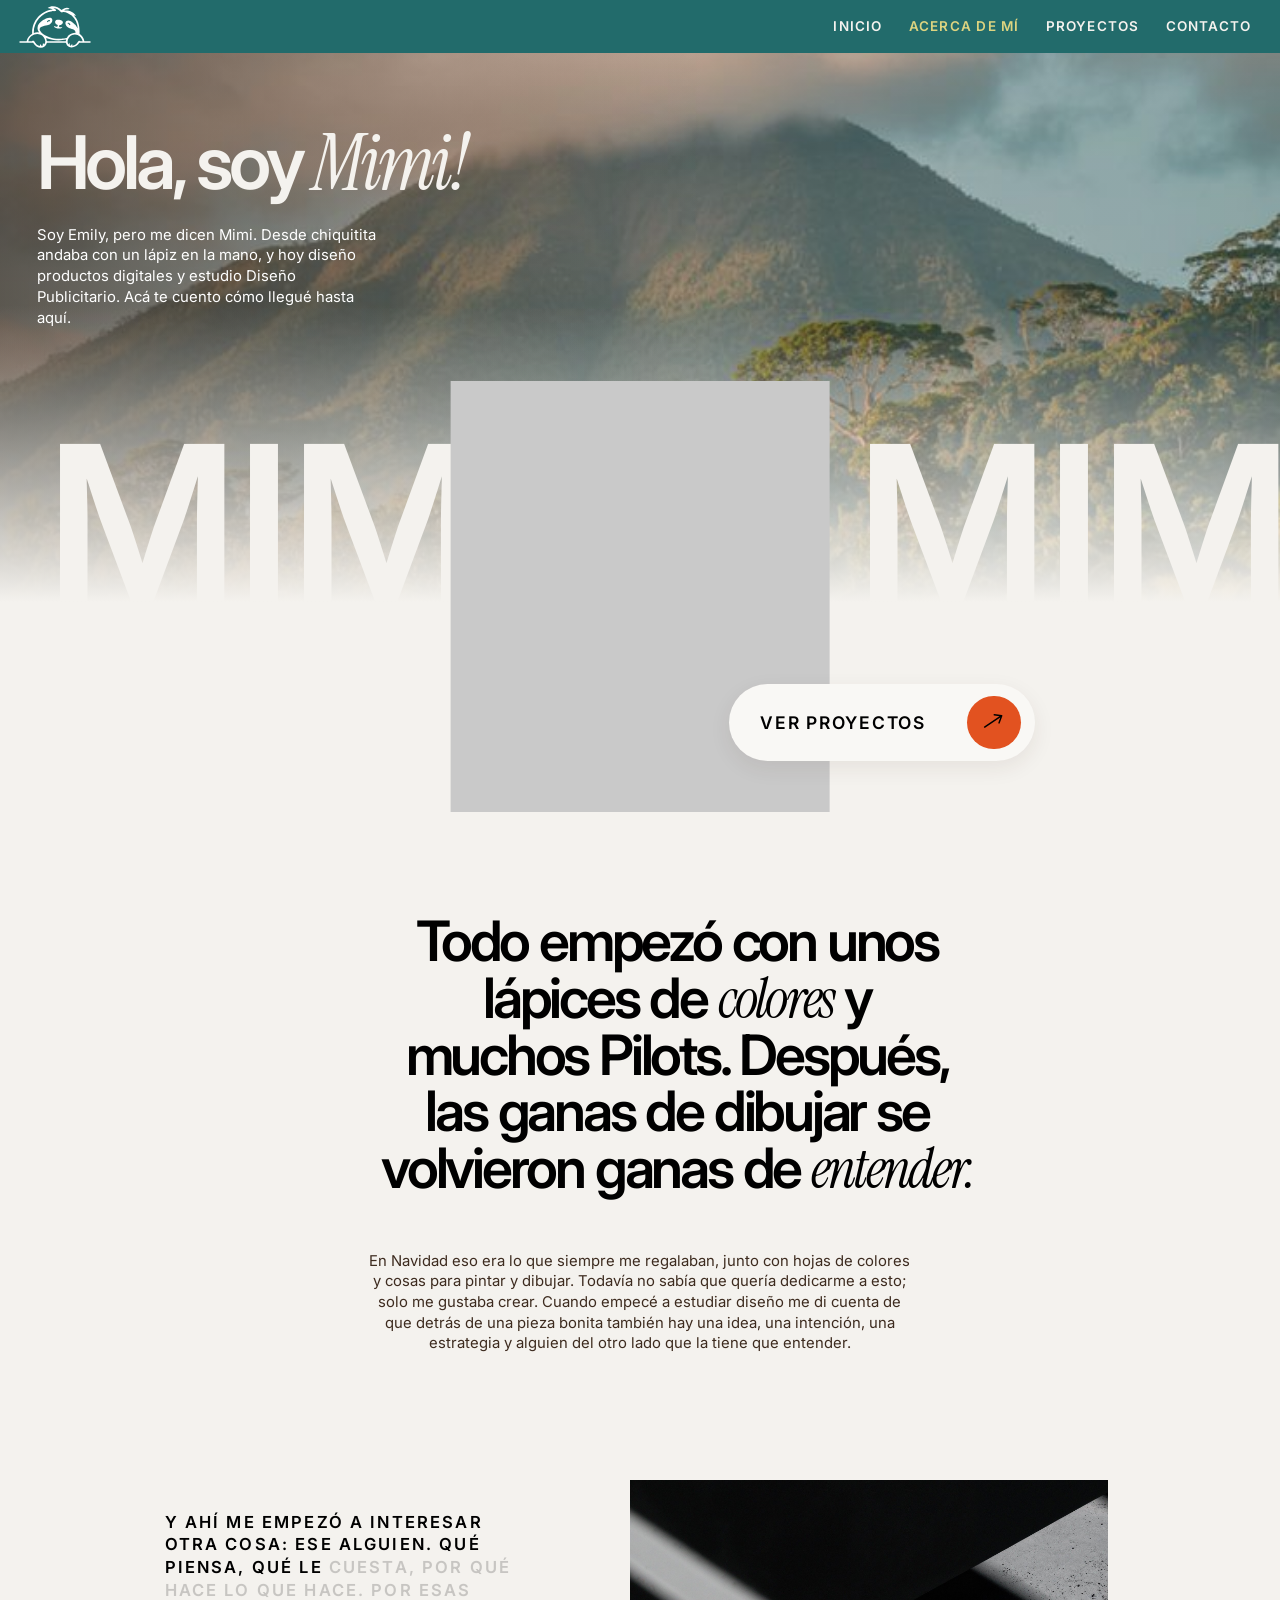
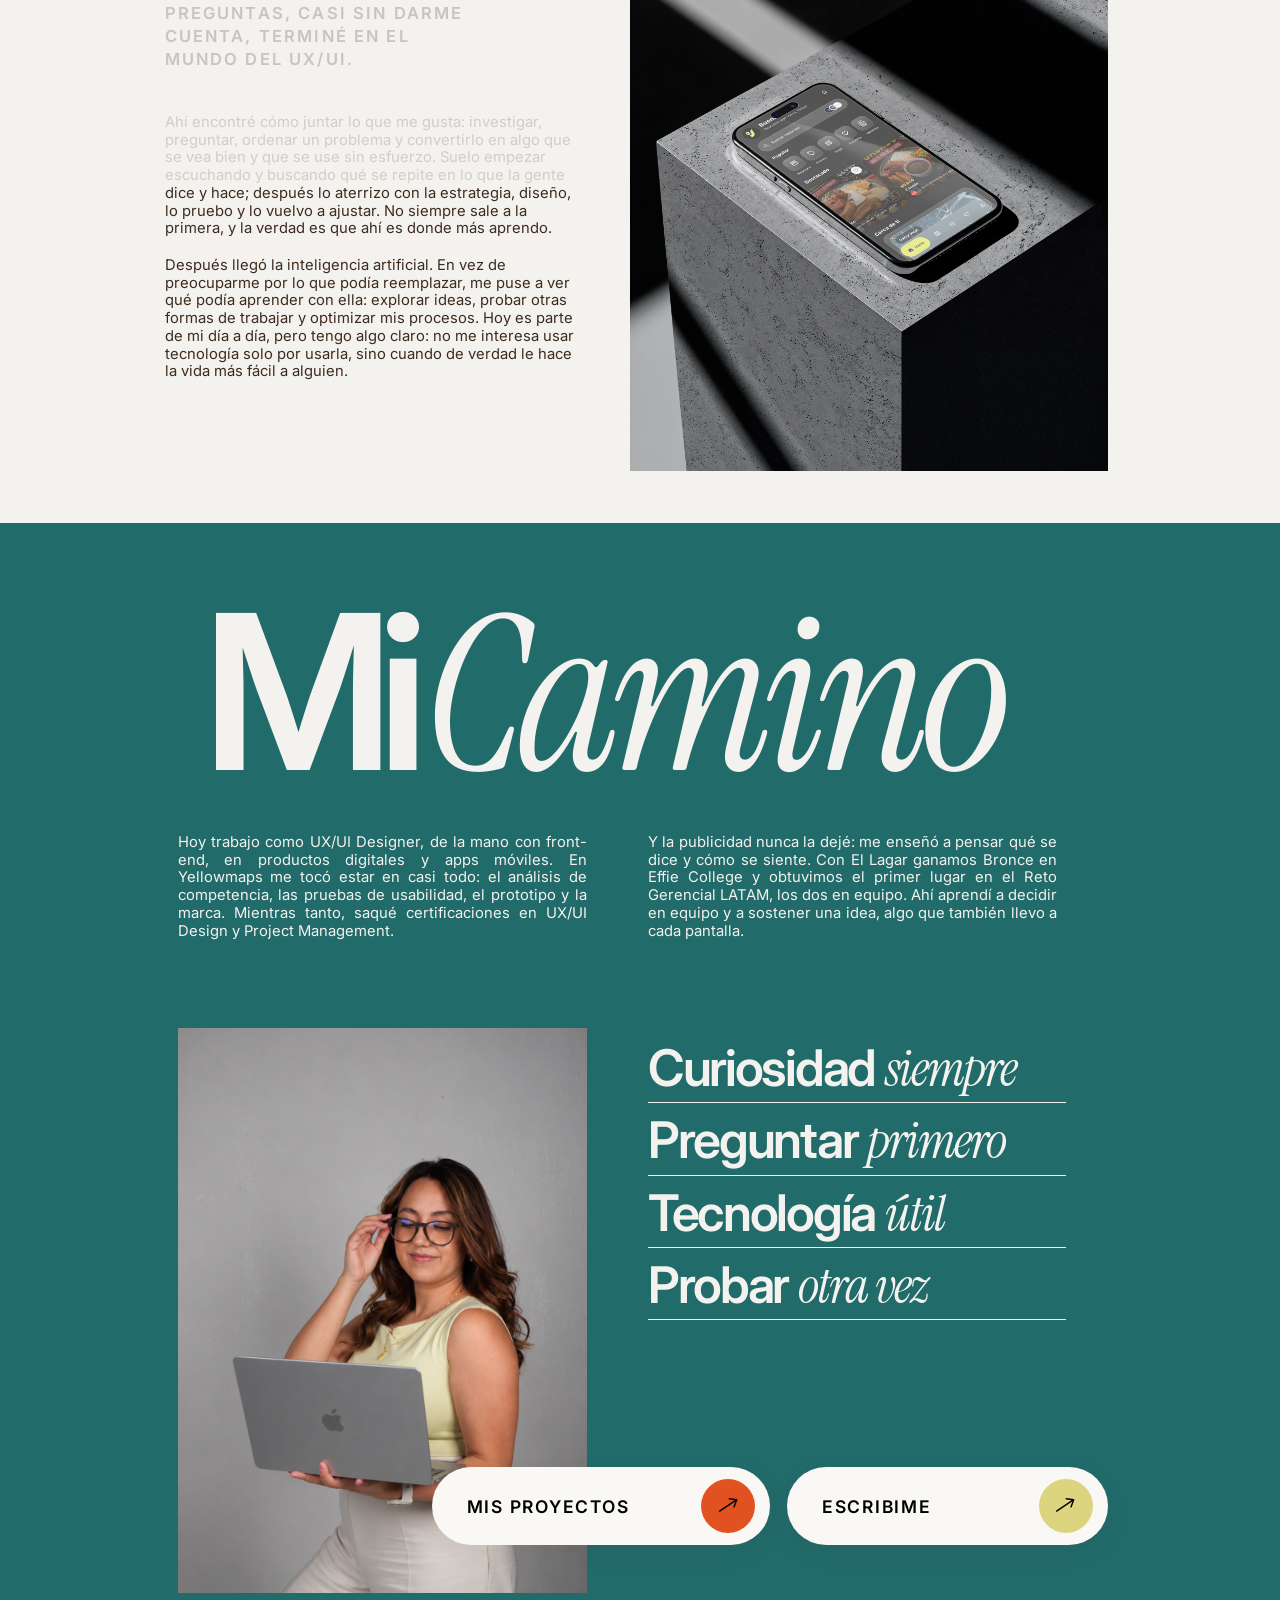
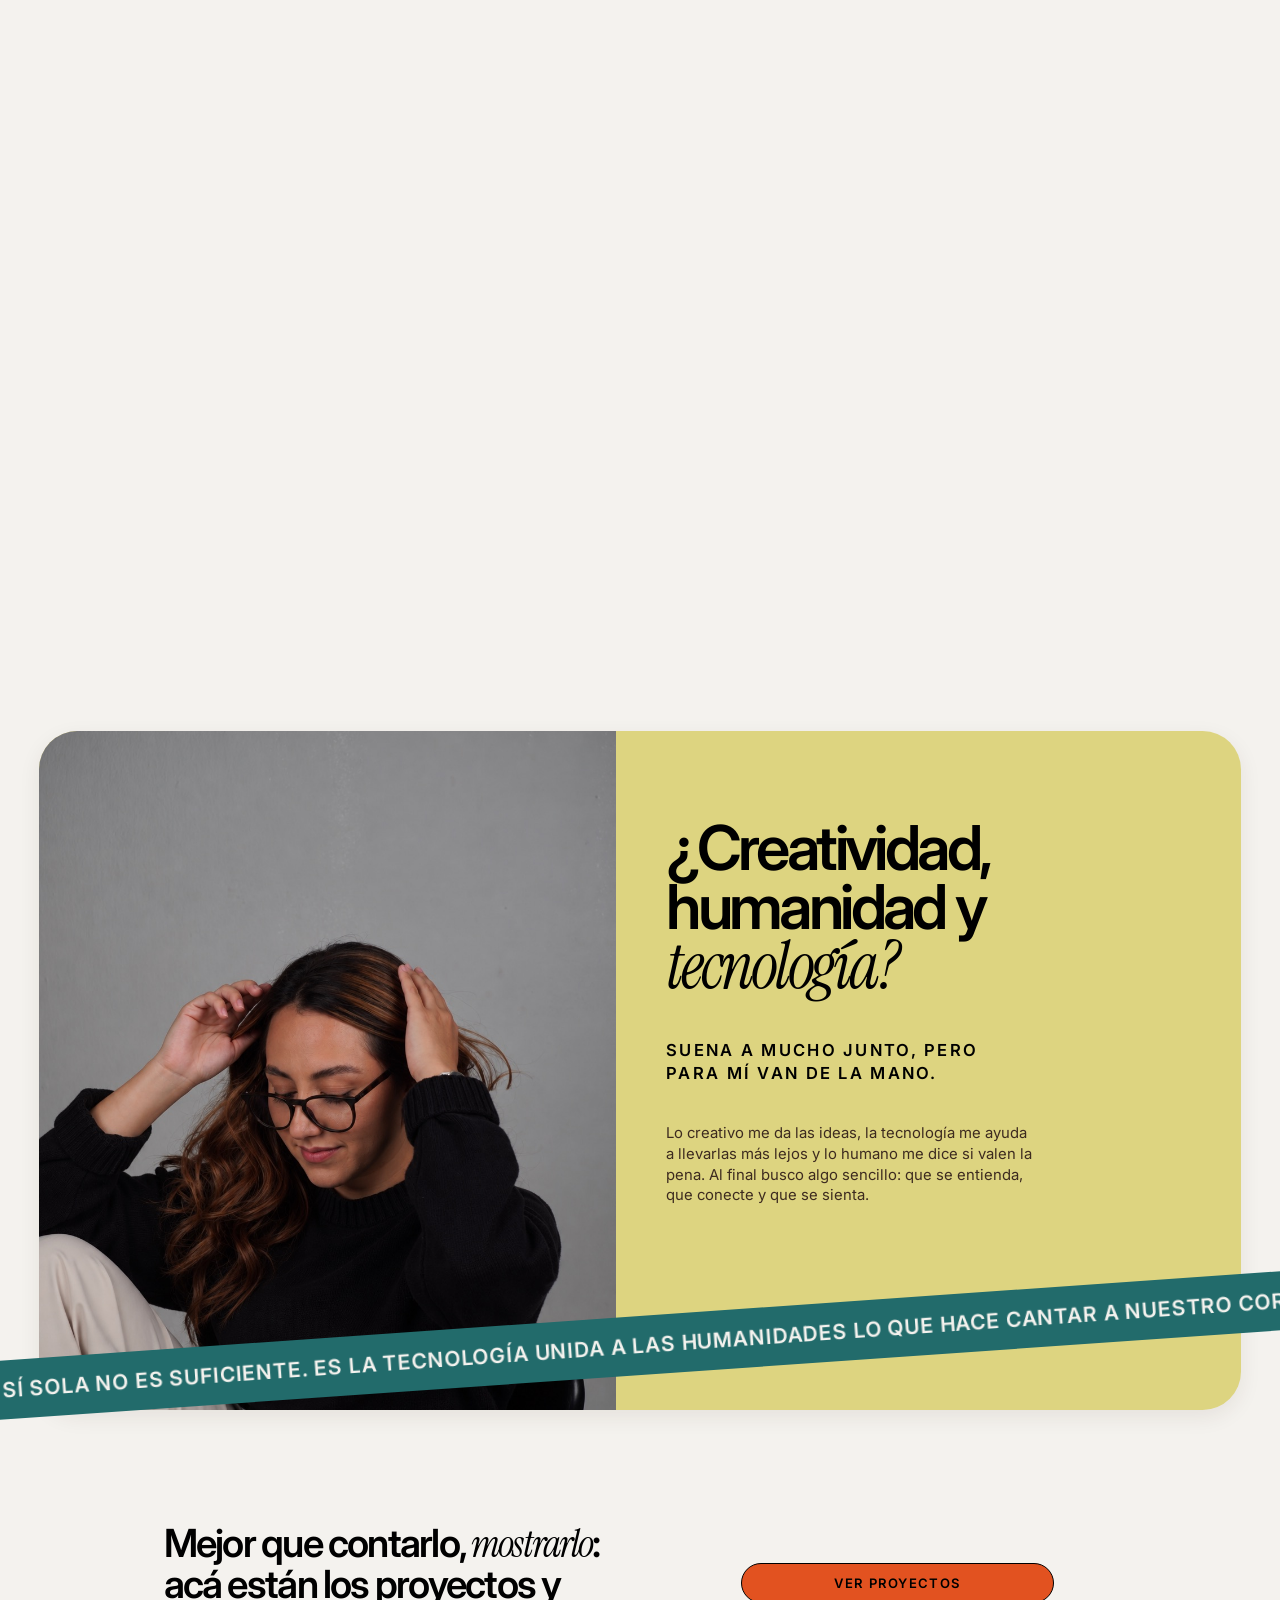
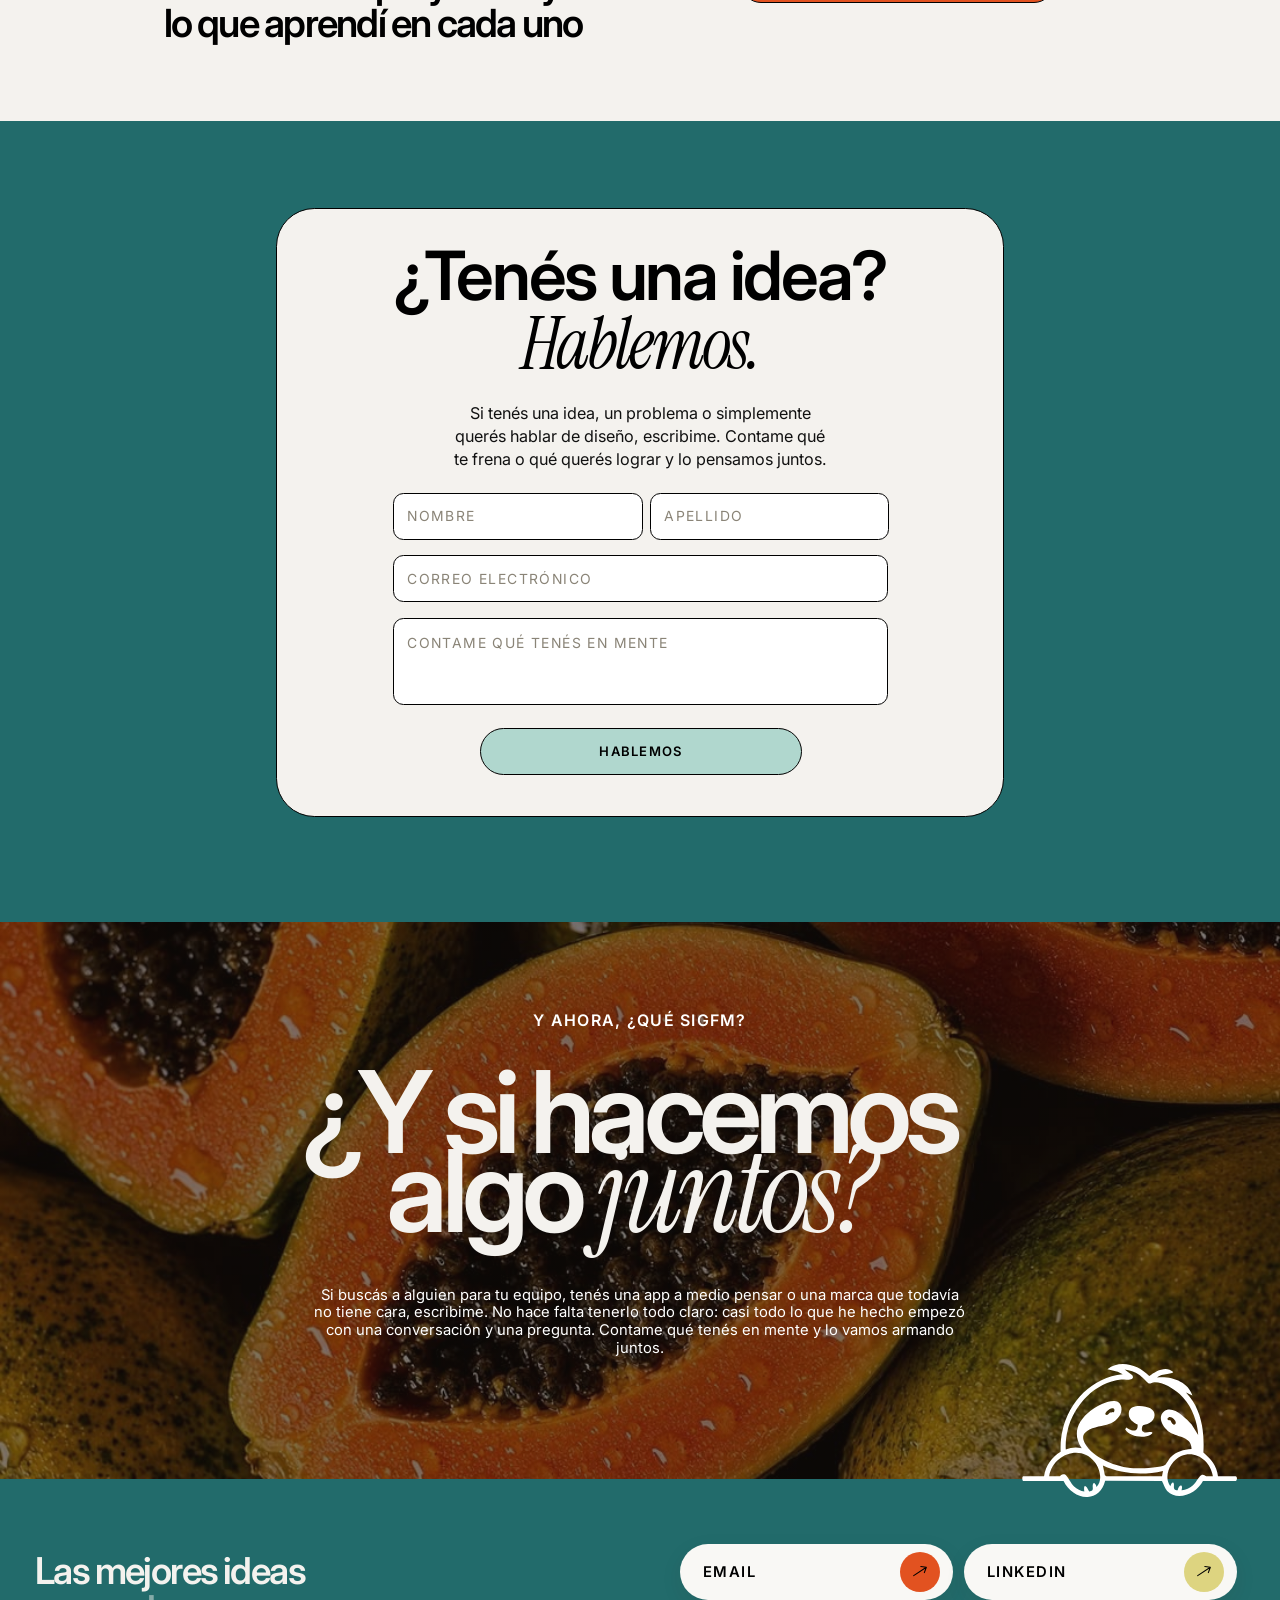
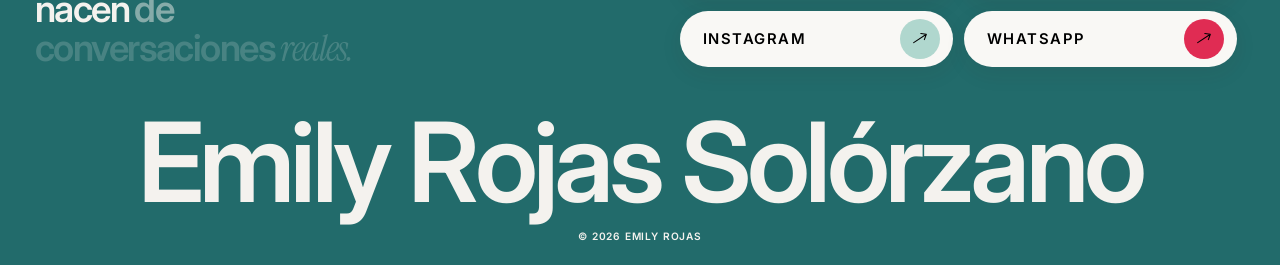
==== commit 8b9737d7: "mas cambios" ====
--- a/about.html
+++ b/about.html
@@ -33,7 +33,7 @@
   <section class="ab-hero">
     <div class="ab-copy">
       <h1 class="ab-title">Hola, soy <em>Mimi!</em></h1>
-      <p class="ab-text">Soy Emily, pero me dicen Mimi. Diseño productos digitales y estudio Diseño Publicitario. Antes de mover un solo pixel me gusta saber quién va a usar lo que hago y qué le está pasando cuando lo usa.</p>
+      <p class="ab-text">Soy Emily, pero me dicen Mimi. Desde chiquitita andaba con un lápiz en la mano, y hoy diseño productos digitales y estudio Diseño Publicitario. Acá te cuento cómo llegué hasta aquí.</p>
     </div>
 
     <div class="ab-marquee" aria-hidden="true"><div class="ab-track"><span>Mimi</span><span>Mimi</span><span>Mimi</span><span>Mimi</span></div></div>
@@ -49,16 +49,16 @@
 
   <!-- STATEMENT -->
   <section class="intro ab-statement">
-    <h2 class="intro-title">Para mí, diseñar no empieza <br>cuando abro <em>Figma.</em> Empieza <br>mucho antes, cuando intento <br><em>entender</em> qué está pasando <br>y por qué le importa a alguien.</h2>
-    <p class="intro-copy">Mi camino hacia el diseño empezó mucho antes de saber que quería dedicarme a esto. Desde niña amaba crear: mis regalos de Navidad eran papeles de colores, Pilots y libros para colorear. Con el tiempo, esa curiosidad se volvió mi forma de entender el mundo. Estudiar diseño me mostró que detrás de una pieza visual también hay una idea, una intención, una estrategia y alguien al otro lado con quien conectar.</p>
+    <h2 class="intro-title">Todo empezó con unos <br>lápices de <em>colores</em> y <br>muchos Pilots. Después, <br>las ganas de dibujar se <br>volvieron ganas de <em>entender.</em></h2>
+    <p class="intro-copy">En Navidad eso era lo que siempre me regalaban, junto con hojas de colores y cosas para pintar y dibujar. Todavía no sabía que quería dedicarme a esto; solo me gustaba crear. Cuando empecé a estudiar diseño me di cuenta de que detrás de una pieza bonita también hay una idea, una intención, una estrategia y alguien del otro lado que la tiene que entender.</p>
   </section>
 
   <!-- STORY -->
   <section class="ab-story">
     <div class="ab-story-copy">
-      <p class="why-sub">Pero algo me interesó todavía <br>más: entender a las personas. <br>Me gusta escuchar, observar y <br>ponerme en el lugar de los <br>demás, y esa forma de <br>relacionarme me llevó <br>naturalmente hacia UX/UI.</p>
-      <p class="why-text">En UX/UI encontré una manera de unir lo que me gusta: investigar, preguntar, entender problemas y convertirlos en algo visual, funcional y fácil de usar. Empiezo escuchando y buscando patrones en lo que las personas dicen y hacen; después lo conecto con la estrategia y el contexto, creo, pruebo con gente real y vuelvo a diseñar. No es una fórmula fija: busco el punto donde algo funciona y, además, se siente humano.</p>
-      <p class="why-text">Con el tiempo apareció otra parte que transformó mi manera de ver el diseño: la tecnología. Cuando llegó la inteligencia artificial, en lugar de preguntarme si reemplazaría mi creatividad, quise descubrir qué podía hacer con ella: aprender, explorar ideas, trabajar de nuevas maneras y mejorar mi productividad. Hoy es parte de mi forma de trabajar, pero no quiero diseñar tecnología solo por diseñar: quiero que sea útil para alguien.</p>
+      <p class="why-sub">Y ahí me empezó a interesar <br>otra cosa: ese alguien. Qué <br>piensa, qué le cuesta, por qué <br>hace lo que hace. Por esas <br>preguntas, casi sin darme <br>cuenta, terminé en el <br>mundo del UX/UI.</p>
+      <p class="why-text">Ahí encontré cómo juntar lo que me gusta: investigar, preguntar, ordenar un problema y convertirlo en algo que se vea bien y que se use sin esfuerzo. Suelo empezar escuchando y buscando qué se repite en lo que la gente dice y hace; después lo aterrizo con la estrategia, diseño, lo pruebo y lo vuelvo a ajustar. No siempre sale a la primera, y la verdad es que ahí es donde más aprendo.</p>
+      <p class="why-text">Después llegó la inteligencia artificial. En vez de preocuparme por lo que podía reemplazar, me puse a ver qué podía aprender con ella: explorar ideas, probar otras formas de trabajar y optimizar mis procesos. Hoy es parte de mi día a día, pero tengo algo claro: no me interesa usar tecnología solo por usarla, sino cuando de verdad le hace la vida más fácil a alguien.</p>
     </div>
     <div class="ab-story-photo" role="img" aria-label="Mockup de la app de Yellowmaps en un celular"></div>
   </section>
@@ -68,17 +68,17 @@
     <h2 class="ab-values-title">Mi <em>Camino</em></h2>
 
     <div class="ab-values-cols">
-      <p class="ab-vtext">Trabajo como UX/UI Designer junto a front-end en productos digitales y apps móviles. El más conocido es Yellowmaps, que ya tiene más de 1000 usuarios en Costa Rica: ahí hice desde el análisis de competencia y las pruebas de usabilidad hasta el sistema visual. Tengo certificaciones en UX/UI Design y Project Management.</p>
-      <p class="ab-vtext">Diseño Publicitario no compite con el UX/UI: lo completa. En Effie College llevé estrategia publicitaria a un proyecto real con El Lagar (Bronce) y en el Reto Gerencial LATAM quedé en primer lugar. Ahí aprendí a decidir, a trabajar en equipo y a defender una idea, y eso lo llevo a cada interfaz.</p>
+      <p class="ab-vtext">Hoy trabajo como UX/UI Designer, de la mano con front-end, en productos digitales y apps móviles. En Yellowmaps me tocó estar en casi todo: el análisis de competencia, las pruebas de usabilidad, el prototipo y la marca. Mientras tanto, saqué certificaciones en UX/UI Design y Project Management.</p>
+      <p class="ab-vtext">Y la publicidad nunca la dejé: me enseñó a pensar qué se dice y cómo se siente. Con El Lagar ganamos Bronce en Effie College y obtuvimos el primer lugar en el Reto Gerencial LATAM, los dos en equipo. Ahí aprendí a decidir en equipo y a sostener una idea, algo que también llevo a cada pantalla.</p>
     </div>
 
     <div class="ab-values-main">
       <div class="ab-values-photo" role="img" aria-label="Emily con su laptop"></div>
       <ul class="ab-values-list">
         <li>Curiosidad <em>siempre</em></li>
-        <li>Personas <em>primero</em></li>
+        <li>Preguntar <em>primero</em></li>
         <li>Tecnología <em>útil</em></li>
-        <li>Ideas <em>con intención</em></li>
+        <li>Probar <em>otra vez</em></li>
       </ul>
       <a href="services.html" class="pill ab-vpill ab-vpill--a"><span>Mis proyectos</span><i class="pill-icon pill-orange"><svg viewBox="0 0 24 24" aria-hidden="true"><path d="M3.5 16.5 20 5.5M12.8 4.6 20 5.5l-2.6 7"/></svg></i></a>
       <a href="contact.html" class="pill ab-vpill ab-vpill--b"><span>Escribime</span><i class="pill-icon pill-butter"><svg viewBox="0 0 24 24" aria-hidden="true"><path d="M3.5 16.5 20 5.5M12.8 4.6 20 5.5l-2.6 7"/></svg></i></a>
@@ -91,15 +91,15 @@
       <div class="know-cards">
         <article class="know-card know-card--orange" style="--i:0">
           <h3>Crear por <br><em>curiosidad</em></h3>
-          <p>Me gusta probar ideas y aprender cosas nuevas. Muchas veces lo mejor aparece cuando me equivoco, ajusto y vuelvo a intentar.</p>
+          <p>Me gusta probar ideas y aprender cosas nuevas. Muchas veces lo mejor sale después de equivocarme, ajustar y volver a intentar.</p>
         </article>
         <article class="know-card know-card--lavender" style="--i:1">
-          <h3>Entender a <br>las <em>personas</em></h3>
-          <p>Escucho, observo y me pongo en el lugar de otros. Antes de proponer una solución quiero entender qué necesita y qué espera quien la va a usar.</p>
+          <h3>Escuchar <br>de <em>verdad</em></h3>
+          <p>Me fijo en lo que la gente dice, pero también en lo que hace sin darse cuenta. Ahí casi siempre está la pista de lo que hay que diseñar.</p>
         </article>
         <article class="know-card know-card--butter" style="--i:2">
           <h3>Explorar la <br><em>tecnología</em></h3>
-          <p>La tecnología me despertó una curiosidad nueva. Me interesa cómo puede hacer más útiles nuestras ideas sin perder lo humano: para mí es una herramienta para conectar mejor.</p>
+          <p>Cada herramienta nueva me da ganas de abrirla y ver qué se puede hacer. Me quedo con las que hacen el trabajo más claro, más rápido o más cercano.</p>
         </article>
       </div>
     </div>
@@ -109,8 +109,8 @@
     <article class="approach">
       <div class="approach-photo" role="img" aria-label="Retrato de Emily"></div>
       <h2 class="approach-title">¿Creatividad, <br>humanidad y <br><em>tecnología?</em></h2>
-      <p class="approach-sub">El diseño como puente entre <br>una idea y una persona.</p>
-      <p class="approach-text">Creo que la tecnología no tiene que reemplazar aquello que hacemos bien por naturaleza: puede ayudarnos a potenciarlo. Quiero que una buena idea se entienda, conecte y se sienta.</p>
+      <p class="approach-sub">Suena a mucho junto, pero <br>para mí van de la mano.</p>
+      <p class="approach-text">Lo creativo me da las ideas, la tecnología me ayuda a llevarlas más lejos y lo humano me dice si valen la pena. Al final busco algo sencillo: que se entienda, que conecte y que se sienta.</p>
       <div class="ribbon ribbon--tilt ribbon--ocean approach-ribbon" aria-hidden="true">
         <ul class="ribbon-track"><li class="ribbon-item"><span>“La tecnología por sí sola no es suficiente. Es la tecnología unida a las humanidades lo que hace cantar a nuestro corazón” — Steve Jobs</span></li><li class="ribbon-dot" aria-hidden="true">•</li><li class="ribbon-item"><span>“La tecnología por sí sola no es suficiente. Es la tecnología unida a las humanidades lo que hace cantar a nuestro corazón” — Steve Jobs</span></li><li class="ribbon-dot" aria-hidden="true">•</li></ul>
         <ul class="ribbon-track"><li class="ribbon-item"><span>“La tecnología por sí sola no es suficiente. Es la tecnología unida a las humanidades lo que hace cantar a nuestro corazón” — Steve Jobs</span></li><li class="ribbon-dot" aria-hidden="true">•</li><li class="ribbon-item"><span>“La tecnología por sí sola no es suficiente. Es la tecnología unida a las humanidades lo que hace cantar a nuestro corazón” — Steve Jobs</span></li><li class="ribbon-dot" aria-hidden="true">•</li></ul>
@@ -121,7 +121,7 @@
   <!-- CTA -->
   <section class="ab-cta">
     <div class="feel-cta">
-      <h2 class="feel-cta-title">Falta lo más <em>importante</em>: lo que <br>entendí de las personas antes <br>de diseñar cada proyecto</h2>
+      <h2 class="feel-cta-title">Mejor que contarlo, <em>mostrarlo</em>: <br>acá están los proyectos y <br>lo que aprendí en cada uno</h2>
       <a href="services.html" class="btn-learn btn-orange">Ver proyectos</a>
     </div>
   </section>
@@ -151,7 +151,7 @@
   <section class="cta cta--compact">
     <p class="cta-eyebrow">Y AHORA, ¿QUÉ SIGUE?</p>
     <h2 class="cta-title">¿Y si hacemos <br>algo <em>juntos?</em></h2>
-    <p class="cta-text">Si buscás a alguien para tu equipo, tenés una app a medio pensar o una marca que todavía no tiene cara, escribime. No hace falta que esté definido: casi todo lo que hago empieza con una conversación y una pregunta. Contame qué tenés en mente y lo vamos armando juntos.</p>
+    <p class="cta-text">Si buscás a alguien para tu equipo, tenés una app a medio pensar o una marca que todavía no tiene cara, escribime. No hace falta tenerlo todo claro: casi todo lo que he hecho empezó con una conversación y una pregunta. Contame qué tenés en mente y lo vamos armando juntos.</p>
     <img class="cta-sloth" src="assets/img/perezoso/perezoso-02-blanco-animado.svg" alt="" aria-hidden="true">
   </section>
 
--- a/assets/css/style.css
+++ b/assets/css/style.css
@@ -16,6 +16,25 @@
   --paper: #f4f2ee;
   --black: #000;
   --white: #fff;
+
+  --text-body: #3d2b1f;
+  --ink: #111;
+
+  --font-serif: "Instrument Serif", "Playfair Display", Georgia, serif;
+
+  /* radii: one value per role. Desktop values scale with --u, mobile ones are fixed px */
+  --radius-photo: calc(var(--u) * 8);    /* small shots: reel, gallery thumbs */
+  --radius-field: calc(var(--u) * 12);   /* form fields */
+  --radius-media: calc(var(--u) * 28);   /* photos and mockups inside cards */
+  --radius-card: calc(var(--u) * 44);    /* every card and panel */
+  --radius-pill: 999px;                  /* buttons, pills, tags */
+  --radius-photo-m: 8px;
+  --radius-media-m: 16px;
+  --radius-card-m: 32px;
+
+  /* only two shadows */
+  --shadow-soft: 0 calc(var(--u) * 8) calc(var(--u) * 24) rgba(60, 40, 30, 0.08);
+  --shadow-lift: 0 calc(var(--u) * 10) calc(var(--u) * 28) rgba(40, 40, 30, 0.14);
 
   --font-sans: "SF Pro Text", -apple-system, BlinkMacSystemFont, "Inter", "Helvetica Neue", Arial, sans-serif;
   --font-display: "SF Pro Display", -apple-system, BlinkMacSystemFont, "Inter", "Helvetica Neue", Arial, sans-serif;
@@ -155,7 +174,7 @@
 }
 /* Instrument Serif has a single weight, so the stroke thickens its lines */
 .hero-title em {
-  font-family: "Instrument Serif", "Playfair Display", Georgia, serif;
+  font-family: var(--font-serif);
   font-style: italic;
   font-weight: 400;
   font-size: 1.1em;
@@ -213,7 +232,7 @@
   pointer-events: none;
 }
 .ribbon--tilt { transform: rotate(-4deg); }
-.ribbon--lime { background: var(--lime); color: var(--ocean); }
+
 .ribbon--ocean { background: var(--ocean); color: var(--paper); }
 .ribbon-track {
   display: flex;
@@ -260,7 +279,6 @@
 .hero-ribbon { z-index: 2; bottom: calc(var(--u) * 52); }
 .why-ribbon { z-index: 5; bottom: 0; translate: 0 50%; } /* straddles the section's bottom edge */
 .approach-ribbon { z-index: 3; left: calc(var(--u) * -90); width: calc(100vw + var(--u) * 90); bottom: calc(var(--u) * 40); } /* bleeds past the card */
-.sv-ribbon { left: 0; width: 100%; bottom: calc(var(--u) * 52); box-shadow: 0 calc(var(--u) * 8) calc(var(--u) * 24) rgba(60, 60, 20, 0.22); }
 
 /* ---------- Intro ---------- */
 
@@ -269,14 +287,8 @@
   text-align: center;
 }
 
-
 .intro-eyebrow {
   margin: 0 0 calc(var(--u) * 44);
-  font-family: var(--font-sans);
-  font-size: calc(var(--u) * 18.3);
-  font-weight: 600;
-  line-height: calc(var(--u) * 20);
-  text-transform: uppercase;
 }
 
 .intro-title {
@@ -289,7 +301,7 @@
   word-spacing: -0.03em;
 }
 .intro-title em {
-  font-family: "Instrument Serif", "Playfair Display", Georgia, serif;
+  font-family: var(--font-serif);
   font-style: italic;
   font-weight: 400;
   font-size: 1em;
@@ -300,7 +312,7 @@
 .intro-copy {
   max-width: calc(var(--u) * 625);
   margin: 0 auto;
-  color: #3d2b1f;
+  color: var(--text-body);
   font-size: calc(var(--u) * 17.1);
   line-height: 1.39;
 }
@@ -358,7 +370,7 @@
   white-space: nowrap;
 }
 .about-title em {
-  font-family: "Instrument Serif", "Playfair Display", Georgia, serif;
+  font-family: var(--font-serif);
   font-style: italic;
   font-weight: 400;
   font-size: 1.04em;
@@ -378,7 +390,7 @@
 
 .about-text {
   margin: calc(var(--u) * 38) 0 0;
-  color: #3d2b1f;
+  color: var(--text-body);
   font-size: calc(var(--u) * 17.2);
   line-height: calc(var(--u) * 20.4);
   text-align: justify;
@@ -400,10 +412,10 @@
   justify-content: space-between;
   height: calc(var(--u) * 89.5);
   padding: 0 calc(var(--u) * 17) 0 calc(var(--u) * 36);
-  border-radius: 999px;
+  border-radius: var(--radius-pill);
   background: #f9f8f5;
   color: var(--black);
-  box-shadow: 0 calc(var(--u) * 8) calc(var(--u) * 24) rgba(60, 40, 30, 0.08);
+  box-shadow: var(--shadow-soft);
   font-family: var(--font-sans);
   font-size: calc(var(--u) * 20);
   font-weight: 600;
@@ -453,7 +465,7 @@
   word-spacing: -0.05em;
 }
 .feel-title em {
-  font-family: "Instrument Serif", "Playfair Display", Georgia, serif;
+  font-family: var(--font-serif);
   font-style: italic;
   font-weight: 400;
   font-size: 1.1em;
@@ -461,61 +473,28 @@
   letter-spacing: -0.04em;
 }
 
-.feel-grid {
-  display: grid;
-  grid-template-columns: repeat(3, 1fr);
-  column-gap: calc(var(--u) * 26);
-  width: calc(var(--u) * 1061);
-  margin-left: calc(var(--u) * 200);
-}
-
 .feel-card {
   position: relative;
   display: block;
   height: calc(var(--u) * 386);
   padding: calc(var(--u) * 85) calc(var(--u) * 34) 0;
-  border-radius: calc(var(--u) * 48);
+  border-radius: var(--radius-card);
   background: var(--paper);
   color: var(--black);
-  box-shadow: 0 calc(var(--u) * 10) calc(var(--u) * 28) rgba(34, 107, 107, 0.22);
+  box-shadow: var(--shadow-lift);
   transition: transform 0.25s ease;
 }
 .feel-card:hover { transform: translateY(calc(var(--u) * -4)); }
-
-.card-arrow {
-  position: absolute;
-  top: calc(var(--u) * 15);
-  right: calc(var(--u) * 22);
-  width: calc(var(--u) * 47);
-  height: calc(var(--u) * 47);
-}
-
-.feel-card-title {
-  margin: 0;
-  font-family: var(--font-display);
-  font-size: calc(var(--u) * 50);
-  font-weight: 600;
-  line-height: 0.76;
-  letter-spacing: -0.034em;
-  word-spacing: -0.03em;
-}
-.feel-card-title em {
-  font-family: "Instrument Serif", "Playfair Display", Georgia, serif;
-  font-style: italic;
-  font-weight: 400;
-  font-size: 1em;
-  letter-spacing: -0.05em;
-}
 
 .feel-card p {
   margin: calc(var(--u) * 30) 0 0;
-  color: #3d2b1f;
+  color: var(--text-body);
   font-size: calc(var(--u) * 16.75);
   line-height: calc(var(--u) * 18.7);
 }
 
 /* home: two project cards (one per area), each with a cover image; same card size as the 3-column grid, centred */
-.feel--projects .feel-grid { grid-template-columns: repeat(2, calc((var(--u) * 1061 - var(--u) * 52) / 3)); justify-content: center; }
+
 .feel--projects .feel-card {
   height: auto;
   min-height: calc(var(--u) * 490); /* grows with the title so the caption always stays inside the card, whatever the accent font */
@@ -575,7 +554,7 @@
   letter-spacing: -0.04em;
 }
 .hs-sub { margin: calc(var(--u) * 10) 0 0; font-family: var(--font-display); font-size: calc(var(--u) * 24); font-weight: 600; letter-spacing: -0.03em; }
-.hs-sub em, .hs-end-title em { font-family: "Instrument Serif", "Playfair Display", Georgia, serif; font-style: italic; font-weight: 400; font-size: 1.12em; letter-spacing: -0.01em; }
+.hs-sub em, .hs-end-title em { font-family: var(--font-serif); font-style: italic; font-weight: 400; font-size: 1.12em; letter-spacing: -0.01em; }
 .hs-client { margin: calc(var(--u) * 12) 0 0; font-size: calc(var(--u) * 13); letter-spacing: 0.14em; text-transform: uppercase; color: rgba(244, 242, 238, 0.7); }
 .hs-text { margin: calc(var(--u) * 22) 0 0; font-size: calc(var(--u) * 16); line-height: 1.5; color: rgba(244, 242, 238, 0.85); }
 /* what was done, as one plain line of text separated by dots (no boxes) */
@@ -598,7 +577,7 @@
   height: 100%;
   aspect-ratio: var(--ar);
   overflow: hidden;
-  border-radius: calc(var(--u) * 8);
+  border-radius: var(--radius-photo);
   background: rgba(0, 0, 0, 0.12);
   scale: var(--sc, 1); /* photos grow slightly as they reach the middle of the screen */
 }
@@ -630,14 +609,11 @@
 .feel-card-photo {
   height: calc(var(--u) * 190);
   margin-top: calc(var(--u) * 34);
-  border-radius: calc(var(--u) * 20);
+  border-radius: var(--radius-media);
   background-color: var(--lime);
   background-size: cover;
   background-position: center;
 }
-.feel-card-photo--ux { background-color: var(--wave); }
-.feel-card-photo--brand { background-color: var(--lime); }
-.feel-card-photo--photo { background-color: #e9a27f; }
 
 .feel-cta {
   display: flex;
@@ -658,7 +634,7 @@
   word-spacing: -0.03em;
 }
 .feel-cta-title em {
-  font-family: "Instrument Serif", "Playfair Display", Georgia, serif;
+  font-family: var(--font-serif);
   font-style: italic;
   font-weight: 400;
   letter-spacing: -0.05em;
@@ -669,16 +645,7 @@
   place-items: center;
   width: calc(var(--u) * 359);
   height: calc(var(--u) * 46);
-  border: 1px solid var(--black);
-  border-radius: calc(var(--u) * 2);
   background: var(--lime);
-  color: var(--black);
-  font-family: var(--font-sans);
-  font-size: calc(var(--u) * 14);
-  font-weight: 400;
-  letter-spacing: 0.1em;
-  text-transform: uppercase;
-  transition: background 0.2s ease;
 }
 .btn-learn:hover { background: #cbc26a; }
 
@@ -710,7 +677,7 @@
   height: calc(var(--u) * 412);
   margin: 0 auto calc(var(--u) * 65);
   border: 1px dashed var(--black);
-  border-radius: calc(var(--u) * 51);
+  border-radius: var(--radius-card);
   background: var(--lime);
 }
 .coach-card:last-child { margin-bottom: 0; }
@@ -756,7 +723,7 @@
   white-space: nowrap;
 }
 .coach-title em {
-  font-family: "Instrument Serif", "Playfair Display", Georgia, serif;
+  font-family: var(--font-serif);
   font-style: italic;
   font-weight: 400;
   line-height: 0;
@@ -822,7 +789,6 @@
   background-size: cover;
 }
 
-
 .coach-copy {
   position: absolute;
   top: calc(var(--u) * 174);
@@ -867,7 +833,7 @@
   word-spacing: -0.03em;
 }
 .why-title em {
-  font-family: "Instrument Serif", "Playfair Display", Georgia, serif;
+  font-family: var(--font-serif);
   font-style: italic;
   font-weight: 400;
   line-height: 0;
@@ -888,7 +854,7 @@
   background-image: url("../img/me/emily-como-pienso.jpg");
   background-size: cover;
   background-position: 50% 30%;
-  box-shadow: 0 calc(var(--u) * 8) calc(var(--u) * 40) rgba(150, 130, 50, 0.14);
+  box-shadow: var(--shadow-lift);
 }
 
 .why-copy { padding-top: calc(var(--u) * 34); }
@@ -906,7 +872,7 @@
 
 .why-text {
   margin: calc(var(--u) * 48) 0 0;
-  color: #3d2b1f;
+  color: var(--text-body);
   font-size: calc(var(--u) * 17);
   line-height: calc(var(--u) * 20.4);
 }
@@ -928,7 +894,6 @@
 /* freebie on its own (About page): same photo backdrop, no testimonials below */
 .dark-block--solo { padding-bottom: 0; }
 .dark-block--solo .freebie { padding: calc(var(--u) * 100) 0 calc(var(--u) * 120); }
-
 
 .freebie-card {
   position: relative;
@@ -936,6 +901,7 @@
   height: calc(var(--u) * 598);
   margin-left: calc(var(--u) * 448);
   border: 1px solid var(--black);
+  border-radius: var(--radius-card);
   background: var(--paper);
 }
 
@@ -953,7 +919,7 @@
   white-space: nowrap;
 }
 .freebie-title em {
-  font-family: "Instrument Serif", "Playfair Display", Georgia, serif;
+  font-family: var(--font-serif);
   font-style: italic;
   font-weight: 400;
   font-size: 1.05em;
@@ -967,7 +933,7 @@
   left: calc(var(--u) * 480);
   transform: translateX(-50%);
   margin: 0;
-  color: #111;
+  color: var(--ink);
   font-size: calc(var(--u) * 18.6);
   line-height: calc(var(--u) * 26.5);
   text-align: center;
@@ -980,7 +946,7 @@
   position: absolute;
   height: calc(var(--u) * 54);
   border: 1px solid var(--black);
-  border-radius: 0;
+  border-radius: var(--radius-field);
   font-family: var(--font-sans);
   font-size: calc(var(--u) * 24.5);
 }
@@ -988,7 +954,7 @@
 .freebie-form textarea {
   padding: 0 0 0 calc(var(--u) * 15);
   background: #fff;
-  color: #111;
+  color: var(--ink);
   outline: none;
   /* same field type as the contact form: Inter, small, spaced capitals */
   font-family: var(--font-sans);
@@ -1004,16 +970,13 @@
 .freebie-form input:focus,
 .freebie-form textarea:focus { box-shadow: 0 0 0 2px var(--wave); }
 .f-first { top: calc(var(--u) * 289); left: calc(var(--u) * 167); width: calc(var(--u) * 287); }
-.f-last  { top: calc(var(--u) * 289); left: calc(var(--u) * 462); width: calc(var(--u) * 274); }
+.f-last { top: calc(var(--u) * 289); left: calc(var(--u) * 462); width: calc(var(--u) * 274); }
 .f-email { top: calc(var(--u) * 361); left: calc(var(--u) * 167); width: calc(var(--u) * 568); }
 .f-submit {
   top: calc(var(--u) * 457);
   left: calc(var(--u) * 270);
   width: calc(var(--u) * 369);
   background: var(--wave);
-  color: #111;
-  cursor: pointer;
-  transition: background 0.2s ease;
 }
 .f-submit:hover { background: #92c4b9; }
 
@@ -1049,14 +1012,8 @@
   position: absolute;
   top: calc(var(--u) * 31);
   margin: 0;
-  font-family: var(--font-sans);
-  font-size: calc(var(--u) * 18.3);
-  font-weight: 600;
-  line-height: calc(var(--u) * 20);
-  text-transform: uppercase;
 }
 .testi-label--left { left: calc(var(--u) * 24); }
-.testi-label--right { right: calc(var(--u) * 32); }
 
 .t-slide { position: absolute; inset: 0; display: none; }
 /* photo, quote, paragraph and name flow in one column centered in the section, so the gaps are the
@@ -1109,14 +1066,6 @@
 .t-photo--3 { background-image: url("../img/referentes/ref-susan-kare.jpg"); background-position: 45% 30%; }
 .t-photo--4 { background-image: url("../img/referentes/ref-exodo.jpg"); background-position: 50% 45%; }
 
-.t-stars {
-  position: absolute;
-  top: calc(var(--u) * 303);
-  left: calc(var(--u) * 193);
-  width: calc(var(--u) * 138);
-  fill: var(--paper);
-}
-
 .t-quote {
   margin: 0;
   font-family: var(--font-display);
@@ -1128,7 +1077,7 @@
   white-space: nowrap;
 }
 .t-quote em {
-  font-family: "Instrument Serif", "Playfair Display", Georgia, serif;
+  font-family: var(--font-serif);
   font-style: italic;
   font-weight: 400;
   font-size: 1.05em;
@@ -1218,11 +1167,6 @@
   left: 0;
   right: 0;
   margin: 0;
-  font-family: var(--font-sans);
-  font-size: calc(var(--u) * 18.3);
-  font-weight: 600;
-  line-height: calc(var(--u) * 20);
-  text-transform: uppercase;
 }
 
 .cta-title {
@@ -1241,7 +1185,7 @@
   white-space: nowrap;
 }
 .cta-title em {
-  font-family: "Instrument Serif", "Playfair Display", Georgia, serif;
+  font-family: var(--font-serif);
   font-style: italic;
   font-weight: 400;
   font-size: 1.05em;
@@ -1260,17 +1204,6 @@
   line-height: calc(var(--u) * 20.4);
 }
 
-.cta-actions {
-  position: absolute;
-  top: calc(var(--u) * 602);
-  left: 50%;
-  display: flex;
-  gap: calc(var(--u) * 19);
-  width: calc(var(--u) * 723);
-  transform: translateX(-50%);
-  color: var(--black);
-  text-align: left;
-}
 .cta .pill { padding-left: calc(var(--u) * 46); }
 
 /* ---------- Footer ---------- */
@@ -1283,30 +1216,6 @@
   color: var(--paper);
 }
 
-.foot-top {
-  position: relative;
-  height: calc(var(--u) * 30);
-}
-.foot-nav a {
-  position: absolute;
-  top: calc(var(--u) * 10);
-  left: calc(var(--u) * var(--x));
-  font-size: calc(var(--u) * 15.5);
-  font-weight: 600;
-  letter-spacing: 0.09em;
-  line-height: calc(var(--u) * 15);
-  text-transform: uppercase;
-}
-.foot-social {
-  position: absolute;
-  top: 0;
-  left: calc(var(--u) * 1162);
-  display: flex;
-  gap: calc(var(--u) * 26);
-}
-.foot-social a { display: block; width: calc(var(--u) * 27); height: calc(var(--u) * 27); }
-.foot-social svg { display: block; width: 100%; height: 100%; fill: var(--paper); }
-
 .foot-mid {
   display: flex;
   align-items: flex-start;
@@ -1325,7 +1234,7 @@
   white-space: nowrap;
 }
 .foot-tag em {
-  font-family: "Instrument Serif", "Playfair Display", Georgia, serif;
+  font-family: var(--font-serif);
   font-style: italic;
   font-weight: 400;
   line-height: 0;
@@ -1411,7 +1320,7 @@
   white-space: nowrap;
 }
 .ab-title em {
-  font-family: "Instrument Serif", "Playfair Display", Georgia, serif;
+  font-family: var(--font-serif);
   font-style: italic;
   font-weight: 400;
   font-size: 1.04em;
@@ -1528,7 +1437,7 @@
   white-space: nowrap;
 }
 .ab-values-title em {
-  font-family: "Instrument Serif", "Playfair Display", Georgia, serif;
+  font-family: var(--font-serif);
   font-style: italic;
   font-weight: 400;
   font-size: 1em;
@@ -1584,7 +1493,7 @@
   white-space: nowrap;
 }
 .ab-values-list em {
-  font-family: "Instrument Serif", "Playfair Display", Georgia, serif;
+  font-family: var(--font-serif);
   font-style: italic;
   font-weight: 400;
   line-height: 0;
@@ -1620,15 +1529,15 @@
   width: calc(var(--u) * 400);
   height: calc(var(--u) * 372);
   padding: calc(var(--u) * 60) calc(var(--u) * 55) 0;
-  border-radius: calc(var(--u) * 44);
-  box-shadow: 0 calc(var(--u) * 10) calc(var(--u) * 30) rgba(60, 40, 30, 0.1);
+  border-radius: var(--radius-card);
+  box-shadow: var(--shadow-lift);
   text-align: center;
   transform: translateY(var(--dy)) rotate(var(--rot));
   transition: opacity 0.6s ease, transform 0.7s cubic-bezier(0.2, 0.8, 0.2, 1);
 }
-.know-card--orange   { --rot: 4deg;  left: calc(var(--u) * 200);  background: var(--papaya); }
+.know-card--orange { --rot: 4deg;  left: calc(var(--u) * 200);  background: var(--papaya); }
 .know-card--lavender { --rot: -6deg; left: calc(var(--u) * 540);  top: calc(var(--u) * 183); background: var(--wave); }
-.know-card--butter   { --rot: 8deg;  left: calc(var(--u) * 863);  top: calc(var(--u) * 187); background: var(--lime); }
+.know-card--butter { --rot: 8deg;  left: calc(var(--u) * 863);  top: calc(var(--u) * 187); background: var(--lime); }
 
 .know-card h3 {
   margin: 0;
@@ -1640,14 +1549,14 @@
   word-spacing: -0.03em;
 }
 .know-card h3 em {
-  font-family: "Instrument Serif", "Playfair Display", Georgia, serif;
+  font-family: var(--font-serif);
   font-style: italic;
   font-weight: 400;
   letter-spacing: -0.05em;
 }
 .know-card p {
   margin: calc(var(--u) * 41) 0 0;
-  color: #3d2b1f;
+  color: var(--text-body);
   font-size: calc(var(--u) * 16.75);
   line-height: calc(var(--u) * 18.7);
 }
@@ -1660,9 +1569,9 @@
   z-index: 2;
   height: max(100svh, calc(var(--u) * 600));
   margin: 0 calc(var(--u) * 45) calc(var(--u) * 90);
-  border-radius: calc(var(--u) * 44);
+  border-radius: var(--radius-card);
   background: var(--lime);
-  box-shadow: 0 0 calc(var(--u) * 40) rgba(60, 40, 30, 0.07);
+  box-shadow: var(--shadow-soft);
 }
 .approach-photo {
   position: absolute;
@@ -1670,7 +1579,7 @@
   bottom: 0;
   left: 0;
   width: calc(var(--u) * 662);
-  border-radius: calc(var(--u) * 44) 0 0 calc(var(--u) * 44);
+  border-radius: var(--radius-card) 0 0 var(--radius-card);
   background-color: #4a3320;
   background-image: url("../img/me/emily-sentada.jpg");
   background-size: cover;
@@ -1690,7 +1599,7 @@
   white-space: nowrap;
 }
 .approach-title em {
-  font-family: "Instrument Serif", "Playfair Display", Georgia, serif;
+  font-family: var(--font-serif);
   font-style: italic;
   font-weight: 400;
   font-size: 1.05em;
@@ -1716,7 +1625,7 @@
   left: calc(var(--u) * 720);
   width: calc(var(--u) * 425);
   margin: 0;
-  color: #3d2b1f;
+  color: var(--text-body);
   font-size: calc(var(--u) * 17.1);
   line-height: calc(var(--u) * 23.8);
 }
@@ -1766,7 +1675,7 @@
   white-space: nowrap;
 }
 .ct-title em {
-  font-family: "Instrument Serif", "Playfair Display", Georgia, serif;
+  font-family: var(--font-serif);
   font-style: italic;
   font-weight: 400;
   font-size: 1em;
@@ -1806,7 +1715,7 @@
   width: calc(var(--u) * 1116);
   margin: 0 auto;
   padding: calc(var(--u) * 84) 0 calc(var(--u) * 42);
-  border-radius: calc(var(--u) * 44);
+  border-radius: var(--radius-card);
   background: var(--ocean);
   color: var(--paper);
   text-align: center;
@@ -1823,7 +1732,7 @@
   white-space: nowrap;
 }
 .ct-card-title em {
-  font-family: "Instrument Serif", "Playfair Display", Georgia, serif;
+  font-family: var(--font-serif);
   font-style: italic;
   font-weight: 400;
   line-height: 0;
@@ -1856,9 +1765,9 @@
   height: calc(var(--u) * 46);
   padding: 0 calc(var(--u) * 15);
   border: 1px solid var(--black);
-  border-radius: 0;
+  border-radius: var(--radius-field);
   background: var(--paper);
-  color: #111;
+  color: var(--ink);
   font-family: var(--font-sans);
   font-size: calc(var(--u) * 16);
   outline: none;
@@ -1884,14 +1793,7 @@
   height: calc(var(--u) * 54);
   margin: calc(var(--u) * 51) auto 0;
   transform: translateX(calc(var(--u) * 3));
-  border: 1px solid var(--black);
-  border-radius: 0;
   background: var(--lime);
-  color: #111;
-  font-family: var(--font-sans);
-  font-size: calc(var(--u) * 24.5);
-  cursor: pointer;
-  transition: background 0.2s ease;
 }
 .ct-submit:hover { background: #cbc26a; }
 
@@ -1908,11 +1810,6 @@
 
 .faq-eyebrow {
   margin: 0;
-  font-family: var(--font-sans);
-  font-size: calc(var(--u) * 22);
-  font-weight: 400;
-  line-height: calc(var(--u) * 22);
-  text-transform: uppercase;
 }
 
 .faq-title {
@@ -1926,7 +1823,7 @@
   white-space: nowrap;
 }
 .faq-title em {
-  font-family: "Instrument Serif", "Playfair Display", Georgia, serif;
+  font-family: var(--font-serif);
   font-style: italic;
   font-weight: 400;
   line-height: 0;
@@ -1977,873 +1874,11 @@
 }
 .faq-item p {
   margin: calc(var(--u) * 27.7) 0 0;
-  color: #111;
+  color: var(--ink);
   font-size: calc(var(--u) * 18.6);
   line-height: calc(var(--u) * 26.8);
   text-align: justify;
 }
-
-/* ---------- Services page: hero ---------- */
-
-.sv-hero {
-  position: relative;
-  display: grid;
-  grid-template-columns: 1fr 1fr;
-  height: max(100svh, calc(var(--u) * 600));
-  margin-top: calc(var(--nav-h) * -1);
-  overflow-x: clip;
-  color: var(--white);
-}
-.sv-photo {
-  background-size: 100% 100%, cover, cover;
-  background-position: 0 0, 50% 20%, 50% 20%;
-  background-repeat: no-repeat;
-}
-.sv-photo--left {
-  grid-column: 1 / -1;
-  background-color: #b89c86;
-  background-image: linear-gradient(rgba(20, 14, 10, 0.35), rgba(20, 14, 10, 0.35)), url("../img/tropical/hero-cascadas.jpg"), url("../img/tropical/hero-cascadas.jpg");
-  background-position: 0 0, 50% 42%, 50% 42%;
-}
-/* photos dissolve into the page colour at the bottom */
-.sv-hero::after {
-  content: "";
-  position: absolute;
-  inset: 0;
-  background: linear-gradient(to bottom, rgba(244, 242, 238, 0) 59%, var(--paper) 90%);
-  pointer-events: none;
-}
-
-.sv-title {
-  position: absolute;
-  z-index: 3;
-  top: calc(var(--u) * 234);
-  left: 0;
-  right: 0;
-  margin: 0;
-  font-family: var(--font-display);
-  padding-left: calc(var(--u) * 10);
-  font-size: calc(var(--u) * 100);
-  font-weight: 600;
-  line-height: calc(var(--u) * 81);
-  letter-spacing: -0.055em;
-  word-spacing: -0.02em;
-  text-align: center;
-  white-space: nowrap;
-}
-.sv-title em {
-  font-family: "Instrument Serif", "Playfair Display", Georgia, serif;
-  font-style: italic;
-  font-weight: 400;
-  line-height: 0;
-  letter-spacing: -0.04em;
-}
-.sv-badge { top: calc(var(--u) * 50); right: calc(var(--u) * 42); }
-
-/* title + gallery button: one group, centred in the visible part of the hero */
-.sv-hero-copy {
-  position: absolute;
-  inset: 0;
-  z-index: 3;
-  display: flex;
-  flex-direction: column;
-  align-items: center;
-  justify-content: center;
-  gap: calc(var(--u) * 48);
-  padding: var(--nav-h) 0 calc(var(--u) * 40);
-}
-.sv-hero-copy .sv-title { position: static; padding-left: 0; }
-.sv-hero-btn {
-  flex: none;
-  justify-content: center;
-  gap: calc(var(--u) * 30);
-  padding: 0 calc(var(--u) * 17) 0 calc(var(--u) * 44);
-  box-shadow: 0 calc(var(--u) * 10) calc(var(--u) * 28) rgba(60, 40, 30, 0.2);
-}
-.sv-hero-btn .pill-icon { width: calc(var(--u) * 56); height: calc(var(--u) * 56); }
-
-/* ---------- Services page: intro ---------- */
-
-.sv-intro {
-  position: relative;
-  height: calc(var(--u) * 690);
-}
-.sv-eyebrow {
-  position: absolute;
-  top: calc(var(--u) * 97);
-  left: calc(var(--u) * 241);
-  margin: 0;
-  font-family: var(--font-sans);
-  font-size: calc(var(--u) * 18);
-  font-weight: 600;
-  line-height: calc(var(--u) * 20);
-  text-transform: uppercase;
-  white-space: nowrap;
-}
-.sv-intro-title {
-  position: absolute;
-  top: calc(var(--u) * 163);
-  left: calc(var(--u) * 241);
-  margin: 0;
-  font-family: var(--font-display);
-  font-size: calc(var(--u) * 66);
-  font-weight: 600;
-  line-height: calc(var(--u) * 64.3);
-  letter-spacing: -0.058em;
-  word-spacing: -0.03em;
-  white-space: nowrap;
-}
-.sv-intro-title em {
-  font-family: "Instrument Serif", "Playfair Display", Georgia, serif;
-  font-style: italic;
-  font-weight: 400;
-  line-height: 0;
-  letter-spacing: -0.04em;
-}
-.sv-intro-copy {
-  position: absolute;
-  top: calc(var(--u) * 340);
-  left: calc(var(--u) * 241);
-  width: calc(var(--u) * 645);
-}
-.sv-intro-copy p {
-  margin: 0;
-  color: #3d2b1f;
-  font-size: calc(var(--u) * 17);
-  line-height: calc(var(--u) * 20.4);
-  text-align: justify;
-}
-.sv-intro-copy p + p { margin-top: calc(var(--u) * 21.5); }
-
-/* ---------- Services page: offer cards (stacked) ---------- */
-
-.sv-cards { padding: calc(var(--u) * 40) 0 0; }
-.sv-cards { scroll-margin-top: var(--nav-h); } /* links to #offers land right under the fixed header */
-
-.sv-card {
-  --card-bg: var(--wave);
-  position: sticky;
-  top: calc(var(--nav-h) + var(--u) * 20);
-  width: calc(var(--u) * 1107);
-  height: calc(var(--u) * 632);
-  margin: 0 auto calc(var(--u) * 80);
-  overflow: hidden;
-  border: 1px dashed var(--black);
-  border-radius: calc(var(--u) * 44);
-  background: var(--card-bg);
-}
-.sv-card--group { --card-bg: var(--lime); }
-.sv-card.is-clickable { cursor: pointer; }
-
-.sv-card-photo {
-  position: absolute;
-  inset: 0 auto 0 0;
-  width: calc(var(--u) * 432);
-  background-size: cover;
-  background-position: 50% 30%;
-  background-color: #6b5238;
-}
-.sv-card--individual .sv-card-photo { background-image: url("../img/yellowmaps/web/mapa.jpg"); }
-.sv-card--group .sv-card-photo { background-color: #b78e6b; background-image: url("../img/ceipa/web/isotipo2.jpg"); background-position: 50% 50%; }
-
-.sv-card-title {
-  position: absolute;
-  top: calc(var(--u) * 53);
-  left: calc(var(--u) * 487);
-  margin: 0;
-  font-family: var(--font-display);
-  font-size: calc(var(--u) * 77);
-  font-weight: 600;
-  line-height: 1;
-  letter-spacing: -0.05em;
-  word-spacing: -0.03em;
-  white-space: nowrap;
-}
-.sv-card-title em {
-  font-family: "Instrument Serif", "Playfair Display", Georgia, serif;
-  font-style: italic;
-  font-weight: 400;
-  line-height: 0;
-  letter-spacing: -0.04em;
-}
-
-.sv-card-h {
-  position: absolute;
-  left: calc(var(--u) * 491);
-  margin: 0;
-  font-family: var(--font-sans);
-  font-size: calc(var(--u) * 19.3);
-  font-weight: 600;
-  letter-spacing: 0.13em;
-  line-height: calc(var(--u) * 26.4);
-  text-transform: uppercase;
-  white-space: nowrap;
-}
-.sv-card-h--who { top: calc(var(--u) * 169); }
-.sv-card-h--inc { top: calc(var(--u) * 349); }
-
-.sv-card-text {
-  position: absolute;
-  top: calc(var(--u) * 218);
-  left: calc(var(--u) * 491);
-  width: calc(var(--u) * 540);
-  margin: 0;
-  color: #3d2b1f;
-  font-size: calc(var(--u) * 17.1);
-  line-height: calc(var(--u) * 23.9);
-}
-
-.sv-card-list {
-  position: absolute;
-  top: calc(var(--u) * 402);
-  left: calc(var(--u) * 497);
-  display: grid;
-  grid-auto-flow: column;
-  grid-template-rows: repeat(4, auto);
-  grid-template-columns: calc(var(--u) * 290) calc(var(--u) * 290);
-  margin: 0;
-  padding: 0;
-  list-style: none;
-  color: #3d2b1f;
-  font-size: calc(var(--u) * 17.05);
-  line-height: calc(var(--u) * 23.8);
-}
-.sv-card-list li { position: relative; padding-left: calc(var(--u) * 15); }
-.sv-card-list li::before {
-  content: "";
-  position: absolute;
-  top: 50%;
-  left: calc(var(--u) * 1);
-  width: calc(var(--u) * 4.5);
-  height: calc(var(--u) * 4.5);
-  border-radius: 50%;
-  background: #3d2b1f;
-  transform: translateY(-50%);
-}
-
-.sv-card-price {
-  position: absolute;
-  top: calc(var(--u) * 545);
-  left: calc(var(--u) * 485);
-  margin: 0;
-  font-family: var(--font-sans);
-  font-size: calc(var(--u) * 19.3);
-  font-weight: 600;
-  letter-spacing: 0.13em;
-  line-height: calc(var(--u) * 26.4);
-  text-transform: uppercase;
-  white-space: nowrap;
-}
-
-.sv-book {
-  position: absolute;
-  top: calc(var(--u) * 529);
-  left: calc(var(--u) * 13);
-  flex: none;
-  width: calc(var(--u) * 405);
-  height: calc(var(--u) * 77);
-  padding: 0 calc(var(--u) * 12.5) 0 calc(var(--u) * 44);
-  font-size: calc(var(--u) * 20);
-  white-space: nowrap;
-}
-.sv-book .pill-icon { width: calc(var(--u) * 56); height: calc(var(--u) * 56); }
-
-/* ---------- Services page: closing CTA (slides over the last card) ---------- */
-
-.sv-cta {
-  position: relative;
-  z-index: 5;
-  height: calc(var(--u) * 807);
-  margin-top: 0;
-  background-color: #4b5256;
-  background-image:
-    linear-gradient(rgba(20, 64, 64, 0.62), rgba(20, 64, 64, 0.62)),
-    url("../img/tropical/beach-volcano.jpg");
-  background-size: 100% 100%, cover;
-  background-position: 0 0, 50% 25%;
-  background-repeat: no-repeat;
-  color: var(--paper);
-  text-align: center;
-}
-.sv-cta-eyebrow {
-  position: absolute;
-  top: calc(var(--u) * 165);
-  left: 0;
-  right: 0;
-  margin: 0;
-  font-family: var(--font-sans);
-  font-size: calc(var(--u) * 18);
-  font-weight: 600;
-  line-height: calc(var(--u) * 20);
-  text-transform: uppercase;
-}
-.sv-cta-title {
-  position: absolute;
-  top: calc(var(--u) * 232);
-  left: 0;
-  right: 0;
-  margin: 0;
-  font-family: var(--font-display);
-  font-size: calc(var(--u) * 131);
-  font-weight: 600;
-  line-height: calc(var(--u) * 103);
-  letter-spacing: -0.057em;
-  word-spacing: -0.03em;
-  white-space: nowrap;
-}
-.sv-cta-title em {
-  font-family: "Instrument Serif", "Playfair Display", Georgia, serif;
-  font-style: italic;
-  font-weight: 400;
-  font-size: 1.05em;
-  line-height: 0;
-  letter-spacing: -0.05em;
-}
-.sv-cta-text {
-  position: absolute;
-  top: calc(var(--u) * 496);
-  left: 50%;
-  width: calc(var(--u) * 752);
-  margin: 0;
-  transform: translateX(-50%);
-  color: var(--white);
-  font-size: calc(var(--u) * 17);
-  line-height: calc(var(--u) * 20.4);
-}
-.sv-cta .btn-lavender {
-  position: absolute;
-  top: calc(var(--u) * 665);
-  left: 50%;
-  transform: translateX(-50%);
-  background: var(--wave);
-  color: var(--black);
-}
-.sv-cta .btn-lavender:hover { background: #92c4b9; }
-
-/* ---------- Services page: how it works ---------- */
-
-.how {
-  position: relative;
-  z-index: 6;
-  height: calc(var(--u) * 805);
-  background: var(--paper);
-  text-align: center;
-}
-.how-title {
-  position: absolute;
-  top: calc(var(--u) * 84);
-  left: 0;
-  right: 0;
-  margin: 0;
-  font-family: var(--font-display);
-  font-size: calc(var(--u) * 100);
-  font-weight: 600;
-  line-height: 1;
-  letter-spacing: -0.055em;
-  word-spacing: -0.02em;
-}
-
-.how-card {
-  position: absolute;
-  width: calc(var(--u) * 316);
-  height: calc(var(--u) * 380);
-  padding: calc(var(--u) * 48) calc(var(--u) * 22) 0;
-  border-radius: calc(var(--u) * 44);
-  box-shadow: 0 calc(var(--u) * 10) calc(var(--u) * 26) rgba(90, 60, 40, 0.1);
-}
-.how-card--yellow   { left: calc(var(--u) * 226); top: calc(var(--u) * 275); background: var(--lime); transform: rotate(-5.5deg); }
-.how-card--lavender { left: calc(var(--u) * 559); top: calc(var(--u) * 322); background: var(--wave); transform: rotate(5deg); }
-.how-card--orange   { left: calc(var(--u) * 892); top: calc(var(--u) * 255); background: var(--papaya); transform: rotate(-7deg); }
-
-.how-card h3 {
-  margin: 0;
-  font-family: var(--font-display);
-  font-size: calc(var(--u) * 44);
-  font-weight: 600;
-  line-height: calc(var(--u) * 37);
-  letter-spacing: -0.04em;
-  word-spacing: -0.03em;
-}
-.how-card h3 em {
-  font-family: "Instrument Serif", "Playfair Display", Georgia, serif;
-  font-style: italic;
-  font-weight: 400;
-  letter-spacing: -0.04em;
-}
-.how-card p {
-  margin: calc(var(--u) * 47) 0 0;
-  color: #3d2b1f;
-  font-size: calc(var(--u) * 16.75);
-  line-height: calc(var(--u) * 18.7);
-}
-
-/* ---------- Sales page: hero ---------- */
-
-.sl-hero {
-  position: relative;
-  height: calc(var(--u) * 877); /* fixed to the design so the ribbon always sits right under the button */
-  margin-top: calc(var(--nav-h) * -1);
-  overflow-x: clip;
-  color: var(--white);
-  text-align: center;
-}
-.sl-bg {
-  position: absolute;
-  inset: 0;
-  background-color: #8f7457;
-  background-image:
-    linear-gradient(to bottom, rgba(244, 242, 238, 0) 78%, rgba(244, 242, 238, 0.85) 100%),
-    linear-gradient(rgba(70, 48, 30, 0.22), rgba(70, 48, 30, 0.22)),
-    url("../img/tropical/beach-volcano.jpg"),
-    url("../img/tropical/beach-volcano.jpg"),
-    url("../img/tropical/beach-volcano.jpg");
-  background-size: 100% 100%, 100% 100%, cover, cover, cover;
-  background-position: 0 0, 0 0, 50% 25%, 50% 25%, 50% 25%;
-  background-repeat: no-repeat;
-}
-.sl-title {
-  position: absolute;
-  z-index: 3;
-  top: calc(var(--u) * 245);
-  left: 0;
-  right: 0;
-  margin: 0;
-  font-family: var(--font-display);
-  font-size: calc(var(--u) * 93);
-  font-weight: 600;
-  line-height: calc(var(--u) * 77);
-  letter-spacing: -0.06em;
-  word-spacing: -0.02em;
-  white-space: nowrap;
-}
-.sl-title em {
-  font-family: "Instrument Serif", "Playfair Display", Georgia, serif;
-  font-style: italic;
-  font-weight: 400;
-  font-size: 1.05em;
-  line-height: 0;
-  letter-spacing: -0.04em;
-}
-.sl-text {
-  position: absolute;
-  z-index: 3;
-  top: calc(var(--u) * 451);
-  left: 50%;
-  width: calc(var(--u) * 627);
-  margin: 0;
-  transform: translateX(-50%);
-  font-size: calc(var(--u) * 16.9);
-  line-height: calc(var(--u) * 23.7);
-}
-.sl-hero .btn-learn {
-  color: var(--black);
-  position: absolute;
-  z-index: 3;
-  top: calc(var(--u) * 667);
-  left: 50%;
-  transform: translateX(-50%);
-}
-/* ---------- Sales page: "Does this sound like you?" (paper variant of the home block) ---------- */
-
-.feel--paper {
-  position: sticky;
-  top: calc(var(--u) * -70); /* pinned with its title near the top while the photo covers it */
-  z-index: 1;
-  padding: calc(var(--u) * 132) 0 calc(var(--u) * 100);
-  background: var(--paper);
-  color: var(--black);
-}
-.feel--paper .feel-title {
-  margin: 0 0 calc(var(--u) * 89);
-  font-size: calc(var(--u) * 96);
-  line-height: 1;
-  letter-spacing: -0.042em;
-  word-spacing: 0.01em;
-  white-space: nowrap;
-}
-.feel--paper .feel-grid { margin-left: calc(50% - var(--u) * 528); width: calc(var(--u) * 1056); }
-
-/* ---------- Sales page: photo statement (slides over the pinned section) ---------- */
-
-.sl-photo {
-  position: relative;
-  z-index: 2;
-  height: calc(var(--u) * 807); /* one design screen, independent of window height */
-  background-color: #7a6248;
-  background-image:
-    linear-gradient(rgba(34, 107, 107, 0.5), rgba(34, 107, 107, 0.5)),
-    url("../img/tropical/fruit-cart-blue.jpg"),
-    url("../img/tropical/sun-season.jpg"),
-    url("../img/tropical/toucan.jpg");
-  background-size: 100% 100%, cover, cover, cover;
-  background-position: 0 0, 50% 30%, 50% 30%, 50% 30%;
-  background-repeat: no-repeat;
-  color: var(--white);
-  text-align: center;
-}
-/* scalloped "B" seal straddling the photo's top edge */
-.sl-badge {
-  top: calc(var(--u) * -66);
-  left: auto;
-  right: calc(var(--u) * 208);
-  width: calc(var(--u) * 198);
-  height: calc(var(--u) * 198);
-}
-.sl-photo-title {
-  position: absolute;
-  top: calc(var(--u) * 302);
-  left: 0;
-  right: 0;
-  margin: 0;
-  font-family: var(--font-display);
-  font-size: calc(var(--u) * 96);
-  font-weight: 600;
-  line-height: calc(var(--u) * 77);
-  letter-spacing: -0.05em;
-  word-spacing: -0.02em;
-  white-space: nowrap;
-}
-.sl-photo-title em {
-  font-family: "Instrument Serif", "Playfair Display", Georgia, serif;
-  font-style: italic;
-  font-weight: 400;
-  font-size: 1.05em;
-  line-height: 0;
-  letter-spacing: -0.04em;
-}
-
-/* ---------- Sales page: "Now imagine this instead" (reuses the About approach card) ---------- */
-
-.sl-imagine-wrap {
-  position: relative;
-  z-index: 3; /* above the pinned section that sits under the photo statement */
-  padding: calc(var(--u) * 71) 0 calc(var(--u) * 40);
-  background: var(--paper);
-}
-.sl-imagine { height: calc(var(--u) * 925); margin: 0 calc(var(--u) * 45); }
-.sl-imagine .approach-photo {
-  background-color: #cdbf95;
-  background-image: url("../img/tropical/mangoes.jpg"), url("../img/tropical/fruit-macro.jpg"), url("../img/tropical/fruit-collage.jpg");
-  background-position: 50% 50%;
-}
-.sl-imagine .approach-title { font-size: calc(var(--u) * 69); }
-.sl-imagine .approach-sub { top: calc(var(--u) * 290); }
-
-.sl-imagine-list {
-  position: absolute;
-  top: calc(var(--u) * 479);
-  left: calc(var(--u) * 720);
-  margin: 0;
-  padding: 0;
-  list-style: none;
-}
-.sl-imagine-list li {
-  display: flex;
-  align-items: center;
-  height: calc(var(--u) * 66);
-  font-family: var(--font-display);
-  font-size: calc(var(--u) * 49);
-  font-weight: 600;
-  line-height: 1;
-  letter-spacing: -0.05em;
-  white-space: nowrap;
-}
-.sl-imagine-list em {
-  font-family: "Instrument Serif", "Playfair Display", Georgia, serif;
-  font-style: italic;
-  font-weight: 400;
-  letter-spacing: -0.04em;
-}
-.sl-star {
-  flex: none;
-  width: calc(var(--u) * 37);
-  height: calc(var(--u) * 37);
-  margin-right: calc(var(--u) * 7);
-  fill: var(--black);
-}
-.sl-imagine-book {
-  position: absolute;
-  top: calc(var(--u) * 790);
-  left: calc(var(--u) * 720);
-  flex: none;
-  width: calc(var(--u) * 368);
-  color: var(--black);
-  white-space: nowrap;
-}
-
-/* ---------- Sales page: method ---------- */
-
-.bm {
-  position: relative;
-  z-index: 3;
-  padding: calc(var(--u) * 367) 0 calc(var(--u) * 105);
-  background: linear-gradient(to bottom, var(--paper), var(--ocean) calc(var(--u) * 316));
-  background-color: var(--ocean);
-  color: var(--paper);
-  text-align: center;
-}
-.bm-eyebrow {
-  margin: 0;
-  font-family: var(--font-sans);
-  font-size: calc(var(--u) * 18);
-  font-weight: 600;
-  line-height: calc(var(--u) * 20);
-  text-transform: uppercase;
-}
-.bm-title {
-  margin: calc(var(--u) * 19) 0 0;
-  font-family: var(--font-display);
-  font-size: calc(var(--u) * 97);
-  font-weight: 600;
-  line-height: 1;
-  letter-spacing: -0.05em;
-  word-spacing: -0.02em;
-  white-space: nowrap;
-}
-.bm-title em {
-  font-family: "Instrument Serif", "Playfair Display", Georgia, serif;
-  font-style: italic;
-  font-weight: 400;
-  font-size: 1.04em;
-  line-height: 0;
-  letter-spacing: -0.04em;
-}
-
-/* three tablets: the middle one carries the freebie cover */
-.bm-devices {
-  position: relative;
-  height: calc(var(--u) * 587);
-  margin-top: calc(var(--u) * 78);
-}
-.bm-tablet {
-  position: absolute;
-  left: 50%;
-  top: 0;
-  width: calc(var(--u) * 419);
-  height: calc(var(--u) * 587);
-  padding: calc(var(--u) * 22);
-  border-radius: calc(var(--u) * 34);
-  background: #000;
-  box-shadow: 0 0 0 calc(var(--u) * 1.6) var(--wave);
-  transform: translateX(-50%);
-}
-.bm-tablet--main { z-index: 2; box-shadow: 0 0 0 calc(var(--u) * 1.6) var(--wave), 0 calc(var(--u) * 34) calc(var(--u) * 48) calc(var(--u) * -6) rgba(20, 64, 64, 0.5); }
-.bm-tablet--left,
-.bm-tablet--right { width: calc(var(--u) * 350); height: calc(var(--u) * 485); padding: calc(var(--u) * 18); top: calc(var(--u) * 82); border-radius: calc(var(--u) * 28); }
-.bm-tablet--left  { transform: translateX(calc(-50% - var(--u) * 204)) rotate(-9deg); }
-.bm-tablet--right { transform: translateX(calc(-50% + var(--u) * 204)) rotate(9deg); }
-
-.bm-screen {
-  position: relative;
-  width: 100%;
-  height: 100%;
-  overflow: hidden;
-  border-radius: calc(var(--u) * 6);
-  background-color: #c4a184;
-  background-size: cover;
-  background-position: 50% 30%;
-}
-.bm-tablet--main .bm-screen {
-  background-image:
-    linear-gradient(to bottom, rgba(40, 32, 28, 0) 52%, rgba(40, 32, 28, 0.88) 100%),
-    url("../img/tropical/citrus-slice.jpg"), url("../img/tropical/fruit-cart-blue.jpg");
-}
-.bm-tablet--left .bm-screen  { background-image: url("../img/tropical/sun-season.jpg"), url("../img/tropical/toucan.jpg"); background-position: 30% 30%; }
-.bm-tablet--right .bm-screen { background-image: url("../img/tropical/sun-season.jpg"), url("../img/tropical/toucan.jpg"); background-position: 70% 30%; }
-
-.bm-cam { position: absolute; z-index: 3; top: calc(var(--u) * 9); left: 50%; display: flex; gap: calc(var(--u) * 7); align-items: center; transform: translateX(-50%); }
-.bm-cam i { display: block; width: calc(var(--u) * 6); height: calc(var(--u) * 6); border-radius: 50%; background: #2b2b2b; }
-.bm-cam i:nth-child(2) { width: calc(var(--u) * 10); height: calc(var(--u) * 10); background: #3a3a3a; }
-
-.bm-cover-title {
-  position: absolute;
-  left: calc(var(--u) * 24);
-  bottom: calc(var(--u) * 162);
-  margin: 0;
-  color: #fff;
-  font-family: var(--font-display);
-  font-size: calc(var(--u) * 35);
-  font-weight: 600;
-  letter-spacing: -0.05em;
-  white-space: nowrap;
-}
-.bm-cover-sub {
-  position: absolute;
-  left: calc(var(--u) * 24);
-  bottom: calc(var(--u) * 69);
-  margin: 0;
-  text-align: left;
-  font-family: var(--font-display);
-  font-size: calc(var(--u) * 28.6);
-  font-weight: 400;
-  letter-spacing: -0.045em;
-  line-height: calc(var(--u) * 38);
-  white-space: nowrap;
-}
-.bm-cover-sub br { display: none; }
-.bm-cover-sub span {
-  display: block;
-  width: calc(var(--u) * 315);
-  margin-bottom: calc(var(--u) * 3);
-  padding: calc(var(--u) * 1) calc(var(--u) * 7);
-  border-radius: calc(var(--u) * 5);
-  background: var(--passion);
-  color: var(--white);
-  box-decoration-break: clone;
-}
-
-.bm-text {
-  width: calc(var(--u) * 627);
-  margin: calc(var(--u) * 133) auto 0;
-  font-size: calc(var(--u) * 16.9);
-  line-height: calc(var(--u) * 23.8);
-}
-.bm-text br { display: inline; }
-.bm .btn-learn { margin: calc(var(--u) * 85) auto 0; color: var(--black); }
-
-/* ---------- Sales page: what's included (tilted cards, paper variant of How It Works) ---------- */
-
-.how--incl {
-  position: sticky;
-  top: calc(var(--u) * -334); /* pinned with only the lower part of the cards showing while the next section slides over */
-  z-index: 4;
-  height: calc(var(--u) * 800);
-  background: var(--paper);
-}
-.how--incl .how-title { top: calc(var(--u) * 87); font-size: calc(var(--u) * 96); }
-.how--incl .how-title em {
-  font-family: "Instrument Serif", "Playfair Display", Georgia, serif;
-  font-style: italic;
-  font-weight: 400;
-  letter-spacing: -0.04em;
-}
-.how--incl .how-card { width: calc(var(--u) * 330); height: calc(var(--u) * 388); padding: calc(var(--u) * 44) calc(var(--u) * 29) 0; }
-.how--incl .how-card--yellow   { left: calc(var(--u) * 233); top: calc(var(--u) * 284); }
-.how--incl .how-card--lavender { left: calc(var(--u) * 566); top: calc(var(--u) * 331); }
-.how--incl .how-card--orange   { left: calc(var(--u) * 902); top: calc(var(--u) * 286); }
-.how--incl .how-card h3 { font-size: calc(var(--u) * 44); line-height: calc(var(--u) * 46); letter-spacing: -0.05em; white-space: nowrap; }
-.how--incl .how-card h3 em { font-style: normal; }
-.how--incl .how-card p { margin-top: calc(var(--u) * 24); }
-
-/* "Hey, I'm Lily!" reused over the pinned What's Included; its top fades the cards out */
-.about--over {
-  position: relative;
-  z-index: 5;
-  padding-top: calc(var(--u) * 228);
-  background: linear-gradient(to bottom, rgba(244, 242, 238, 0), var(--paper) calc(var(--u) * 135));
-}
-
-/* ---------- Sales page: the investment ---------- */
-
-.inv {
-  position: relative;
-  z-index: 5;
-  padding: calc(var(--u) * 68) 0 calc(var(--u) * 93);
-  background: var(--paper);
-  text-align: center;
-}
-.inv-title {
-  margin: 0;
-  font-family: var(--font-display);
-  font-size: calc(var(--u) * 127);
-  font-weight: 600;
-  line-height: 1;
-  letter-spacing: -0.055em;
-  word-spacing: -0.02em;
-}
-.inv-title em {
-  font-family: "Instrument Serif", "Playfair Display", Georgia, serif;
-  font-style: italic;
-  font-weight: 400;
-  line-height: 0;
-  letter-spacing: -0.045em;
-}
-.inv-text {
-  width: calc(var(--u) * 622);
-  margin: calc(var(--u) * 42) auto 0;
-  color: #3d2b1f;
-  font-size: calc(var(--u) * 17.1);
-  line-height: calc(var(--u) * 20.4);
-}
-.inv-cards {
-  display: grid;
-  grid-template-columns: repeat(3, calc(var(--u) * 296));
-  column-gap: calc(var(--u) * 28.5);
-  justify-content: center;
-  margin-top: calc(var(--u) * 66);
-  text-align: left;
-}
-.inv-card {
-  position: relative;
-  height: calc(var(--u) * 381);
-  padding: calc(var(--u) * 42) calc(var(--u) * 26) 0;
-  border-radius: calc(var(--u) * 46);
-  box-shadow: 0 calc(var(--u) * 10) calc(var(--u) * 26) rgba(90, 60, 40, 0.1);
-}
-.inv-card--yellow { background: var(--lime); }
-.inv-card--lavender { background: var(--wave); }
-.inv-card--orange { background: var(--papaya); padding: calc(var(--u) * 85) 0 0; text-align: center; }
-
-.inv-price {
-  margin: 0;
-  font-family: var(--font-display);
-  font-weight: 600;
-  font-size: calc(var(--u) * 110);
-  line-height: calc(var(--u) * 84);
-  letter-spacing: -0.075em;
-  white-space: nowrap;
-}
-.inv-price small {
-  font-family: var(--font-display);
-  font-size: calc(var(--u) * 29);
-  font-style: italic;
-  font-weight: 600;
-  letter-spacing: -0.04em;
-  color: #3d2b1f;
-}
-.inv-list {
-  margin: calc(var(--u) * 3) 0 0;
-  padding: 0;
-  list-style: none;
-  color: #2a1d13;
-  font-size: calc(var(--u) * 16);
-}
-.inv-list li {
-  position: relative;
-  height: calc(var(--u) * 35.3);
-  padding-left: calc(var(--u) * 14.5);
-  line-height: calc(var(--u) * 35.3);
-  white-space: nowrap;
-}
-.inv-list li::before {
-  content: "";
-  position: absolute;
-  top: 50%;
-  left: 0;
-  width: calc(var(--u) * 5);
-  height: calc(var(--u) * 5);
-  border-radius: 50%;
-  background: #2a1d13;
-  transform: translateY(-50%);
-}
-.inv-card--yellow .inv-list, .inv-card--lavender .inv-list { margin-left: calc(var(--u) * 0); }
-.inv-card h3 {
-  margin: 0;
-  font-family: var(--font-display);
-  font-size: calc(var(--u) * 30);
-  font-weight: 600;
-  line-height: calc(var(--u) * 34);
-  letter-spacing: -0.03em;
-}
-.inv-card .btn-learn {
-  width: calc(var(--u) * 224);
-  height: calc(var(--u) * 46);
-  margin: calc(var(--u) * 53) auto 0;
-  color: var(--black);
-}
-
-/* FAQ on the sales page sits above the pinned sections before it */
-.inv ~ .faq { position: relative; z-index: 5; }
 
 /* ---------- Home: the projects slide over the pinned "Hola, soy Mimi" (last part of .orb-scene) ---------- */
 
@@ -2874,11 +1909,11 @@
   line-height: 0.9;
   letter-spacing: -0.045em;
 }
-.gx-title em { font-family: "Instrument Serif", "Playfair Display", Georgia, serif; font-style: italic; font-weight: 400; letter-spacing: -0.02em; }
+.gx-title em { font-family: var(--font-serif); font-style: italic; font-weight: 400; letter-spacing: -0.02em; }
 .gx-count { margin-left: calc(var(--u) * 14); font-family: var(--font-sans); font-size: calc(var(--u) * 22); font-weight: 500; letter-spacing: 0.12em; vertical-align: top; position: relative; top: calc(var(--u) * 26); color: var(--lime); }
 .gx-grid { display: grid; grid-template-columns: repeat(2, 1fr); gap: calc(var(--u) * 70) calc(var(--u) * 30); width: calc(var(--u) * 1300); margin: 0 auto; padding: 0; list-style: none; }
 .gx-card { display: block; width: 100%; padding: 0; border: 0; background: none; color: inherit; font: inherit; text-align: left; cursor: pointer; }
-.gx-media { display: block; overflow: hidden; aspect-ratio: 4 / 3.3; border-radius: calc(var(--u) * 8); background: rgba(0, 0, 0, 0.15); }
+.gx-media { display: block; overflow: hidden; aspect-ratio: 4 / 3.3; border-radius: var(--radius-photo); background: rgba(0, 0, 0, 0.15); }
 .gx-media img { display: block; width: 100%; height: 100%; object-fit: cover; transition: scale 0.8s cubic-bezier(0.2, 0.7, 0.2, 1); }
 .gx-card:hover .gx-media img, .gx-card:focus-visible .gx-media img { scale: 1.05; }
 .gx-meta { display: flex; align-items: center; gap: calc(var(--u) * 18); margin-top: calc(var(--u) * 22); padding-top: calc(var(--u) * 18); border-top: 1px dashed rgba(244, 242, 238, 0.5); }
@@ -2886,6 +1921,42 @@
 .gx-kind { margin-left: auto; font-size: calc(var(--u) * 13); letter-spacing: 0.14em; text-transform: uppercase; color: rgba(244, 242, 238, 0.75); }
 .gx-meta .pill-icon { flex: none; width: calc(var(--u) * 50); height: calc(var(--u) * 50); transition: transform 0.3s ease; }
 .gx-card:hover .gx-meta .pill-icon, .gx-card:focus-visible .gx-meta .pill-icon { transform: rotate(45deg); }
+
+/* ---------- Shared components ----------
+   One look per role across every page. Positions and sizes stay in each section's own rules;
+   these only set the shape, type and hover so the same kind of thing looks the same everywhere. */
+
+/* section labels: "PROYECTOS", "CONTACTO", the testimonials corner label… */
+.intro-eyebrow,
+.cta-eyebrow,
+.testi-label,
+.faq-eyebrow {
+  font-family: var(--font-sans);
+  font-size: calc(var(--u) * 18.3);
+  font-weight: 600;
+  line-height: calc(var(--u) * 20);
+  letter-spacing: 0.08em;
+  text-transform: uppercase;
+}
+
+/* buttons: same pill shape, type and hover as the .pill links; each keeps its own colour */
+.btn-learn,
+.freebie-form .f-submit,
+.ct-submit {
+  border: 1px solid var(--black);
+  border-radius: var(--radius-pill);
+  color: var(--black);
+  font-family: var(--font-sans);
+  font-size: calc(var(--u) * 15);
+  font-weight: 600;
+  letter-spacing: 0.1em;
+  text-transform: uppercase;
+  cursor: pointer;
+  transition: transform 0.2s ease, background 0.2s ease;
+}
+.btn-learn:hover,
+.freebie-form .f-submit:hover { transform: translateY(calc(var(--u) * -2)); }
+.ct-submit:hover { /* keeps its 3u optical nudge */ transform: translate(calc(var(--u) * 3), calc(var(--u) * -2)); }
 
 /* ---------- Mobile ---------- */
 
@@ -2955,9 +2026,9 @@
 
   .feel { padding: 64px 20px; }
   .feel-title { font-size: 58px; margin-bottom: 36px; }
-  .feel-grid { display: block; width: auto; margin-left: 0; }
-  .feel-card { height: auto; margin-bottom: 18px; padding: 72px 28px 32px; border-radius: 36px; }
-  .feel-card-title { font-size: 44px; }
+
+  .feel-card { height: auto; margin-bottom: 18px; padding: 72px 28px 32px; border-radius: var(--radius-card-m); }
+
   .feel-card p { font-size: 16px; line-height: 1.4; margin-top: 26px; }
   .feel--projects .feel-card { height: auto; padding-top: 72px; }
   /* projects page gallery */
@@ -2978,7 +2049,7 @@
   .hs-view::-webkit-scrollbar { display: none; }
   .hs-track { height: 420px; gap: 12px; padding: 0 20px; translate: none; }
   .hs-info, .hs-end { width: 78vw; padding: 0 18px; scroll-snap-align: start; }
-  .hs-shot { scroll-snap-align: start; height: 62%; align-self: center; border-radius: 8px; }
+  .hs-shot { scroll-snap-align: start; height: 62%; align-self: center; border-radius: var(--radius-photo-m); }
   .hs-shot + .hs-info, .hs-end { margin-left: 24px; }
   .hs-num, .hs-client { font-size: 12px; }
   .hs-name { font-size: 48px; }
@@ -3009,25 +2080,26 @@
   .why-text { font-size: 15px; line-height: 1.5; margin-top: 24px; }
   .btn-orange { margin-top: 32px; }
   .freebie { padding: 88px 20px 64px; }
-  .freebie-card { width: auto; height: auto; margin-left: 0; padding: 32px 20px 36px; }
+  .freebie-card { width: auto; height: auto; margin-left: 0; padding: 32px 20px 36px; border-radius: var(--radius-card-m); }
   .freebie-title, .freebie-text { position: static; transform: none; white-space: normal; text-align: center; }
   .freebie-title { font-size: 46px; }
   .freebie-text { font-size: 16px; line-height: 1.5; margin-top: 16px; }
   .freebie-text br { display: none; }
   .freebie-form { display: grid; gap: 12px; margin-top: 28px; }
   .freebie-form input, .freebie-form textarea, .freebie-form button { position: static; width: 100%; height: 52px; font-size: 15px; padding-left: 14px !important; }
+  .freebie-form .f-submit { font-size: 14px; padding-left: 0 !important; }
   .freebie-form textarea { height: 110px !important; padding-top: 12px !important; font-family: inherit; }
   .dark-block { padding-bottom: 40px; }
   .freebie { padding-bottom: 40px; }
   .testi { height: auto; padding: 72px 20px 110px; }
   .testi-label { position: static; margin-bottom: 20px; }
-  .testi-label--right { display: none; }
+
   .t-slide, .t-slide.is-active { position: static; }
   .t-slide.is-active { display: block; padding: 0; }
-  .t-stars, .t-quote, .t-text, .t-name { position: static; }
+  .t-quote, .t-text, .t-name { position: static; }
   .t-avatar { width: 140px; height: 128px; }
   .t-photo { position: static; width: 100%; height: auto; aspect-ratio: 4 / 3; margin: 0 0 24px; -webkit-mask-image: none; mask-image: none; }
-  .t-stars { width: 120px; margin-top: 24px; }
+
   .t-quote { margin-top: 16px; font-size: 32px; line-height: 1.05; white-space: normal; }
   .t-quote br { display: none; }
   .t-text { width: auto; margin-top: 20px; font-size: 15px; line-height: 1.5; }
@@ -3036,17 +2108,13 @@
   .t-arrows button { width: 54px; height: 54px; }
   .cta { height: auto; padding: 88px 20px 72px; }
   .cta-sloth { right: 14px; bottom: calc(120px * -21 / 250); width: 120px; } /* same ledge ratio as desktop: the line sits exactly on the block edge */
-  .cta-eyebrow, .cta-title, .cta-text, .cta-actions { position: static; transform: none; width: auto; }
+  .cta-eyebrow, .cta-title, .cta-text { position: static; transform: none; width: auto; }
   .cta-title { margin-top: 20px; font-size: 64px; line-height: 0.95; white-space: normal; }
   .cta-text { margin-top: 28px; font-size: 15px; line-height: 1.5; }
-  .cta-actions { flex-direction: column; margin-top: 32px; gap: 14px; }
+
   .cta .pill { padding-left: 26px; }
   .site-footer { padding: 48px 20px 28px; }
-  .foot-top { height: auto; display: flex; flex-direction: column; gap: 24px; }
-  .foot-nav { display: flex; flex-wrap: wrap; gap: 14px 22px; }
-  .foot-nav a { position: static; font-size: 14px; }
-  .foot-social { position: static; gap: 18px; }
-  .foot-social a { width: 28px; height: 28px; }
+
   .foot-mid { display: block; margin: 44px 0 0; }
   .site-footer > .foot-mid:first-child { margin-top: 0; }
   .foot-tag { margin: 0; font-size: 34px; line-height: 1.05; white-space: normal; }
@@ -3083,7 +2151,7 @@
   .know-spacer { display: none; }
   .know-stage { position: static; height: auto; min-height: 0; overflow: visible; }
   .know-cards { display: grid; gap: 22px; margin-top: 24px; }
-  .know-card, .know-card--lavender, .know-card--butter { position: relative; left: auto; top: auto; width: auto; height: auto; padding: 44px 28px 40px; border-radius: 32px; }
+  .know-card, .know-card--lavender, .know-card--butter { position: relative; left: auto; top: auto; width: auto; height: auto; padding: 44px 28px 40px; border-radius: var(--radius-card-m); }
   .know-card { --rot: 0deg; }
   .know-card--orange { --rot: 2deg; }
   .know-card--lavender { --rot: -2deg; }
@@ -3091,7 +2159,7 @@
   .know-card h3 { font-size: 40px; line-height: 0.85; }
   .know-card p { font-size: 15px; line-height: 1.45; margin-top: 24px; }
   .approach { height: auto; margin: 40px 0 0; padding-bottom: 36px; }
-  .approach-photo { position: relative; width: 100%; height: 320px; border-radius: 32px 32px 0 0; }
+  .approach-photo { position: relative; width: 100%; height: 320px; border-radius: var(--radius-card-m) var(--radius-card-m) 0 0; }
   .approach-title, .approach-sub, .approach-text { position: static; width: auto; margin: 28px 24px 0; white-space: normal; }
   .approach-title { font-size: 44px; line-height: 0.95; }
   .approach-title br, .approach-sub br { display: none; }
@@ -3106,7 +2174,7 @@
   .ct-pills .pill { width: calc(50% - 6px) !important; height: 60px; padding: 0 10px 0 18px; font-size: 13px; }
   .ct-pills .pill-icon { width: 42px; height: 42px; }
   .ct-form { padding: 40px 16px 0; }
-  .ct-card { width: auto; padding: 44px 20px 32px; border-radius: 32px; }
+  .ct-card { width: auto; padding: 44px 20px 32px; border-radius: var(--radius-card-m); }
   .ct-card-title { font-size: 36px; line-height: 1.02; white-space: normal; }
   .ct-card-title br, .ct-card-text br { display: none; }
   .ct-card-text { margin-top: 20px; font-size: 15px; line-height: 1.5; white-space: normal; }
@@ -3115,9 +2183,9 @@
   .ct-fields input, .ct-fields textarea { height: 52px; font-size: 15px; padding: 0 14px; }
   .ct-fields textarea { height: 140px; padding-top: 14px; }
   .ct-reason { margin-top: 12px; }
-  .ct-submit { width: 100%; height: 52px; font-size: 18px; margin-top: 24px; transform: none; }
+  .ct-submit { width: 100%; height: 52px; font-size: 14px; margin-top: 24px; transform: none; }
   .faq { padding: 220px 20px 72px; background-size: 100% 200px; }
-  .faq-eyebrow { font-size: 14px; line-height: 1.3; }
+  .faq-eyebrow { font-size: 13px; line-height: 1.4; }
   .faq-title { font-size: 17vw; line-height: 1; margin: 16px 0 40px; }
   .faq-title { white-space: normal; }
   .faq-grid { display: block; margin-left: 0; }
@@ -3126,96 +2194,14 @@
   .faq-arrow { width: 40px; height: 40px; }
   .faq-item h3 { font-size: 30px; line-height: 1.05; white-space: normal; }
   .faq-item p { margin-top: 12px; font-size: 15px; line-height: 1.5; text-align: left; }
-  .sv-hero { height: 640px; }
-  .sv-hero-copy { gap: 28px; padding-bottom: 24px; }
+
   .ribbon { height: 50px; }
   .ribbon-track { gap: 24px; padding: 0 12px; }
   .ribbon-logo { width: 22px; height: 22px; }
   .ribbon-logo--capcut { width: 116px; }
   .ribbon-item span, .ribbon-dot { font-size: 15px; }
-  .hero-ribbon, .sv-ribbon { bottom: 30px; }
-  .sv-hero-btn { height: 60px; gap: 16px; padding: 0 9px 0 24px; font-size: 13px; }
-  .sv-hero-btn .pill-icon { width: 42px; height: 42px; }
-  .sv-title { top: 200px; font-size: 15vw; line-height: 0.85; }
-  .sv-badge { top: 76px; right: 14px; }
-  .sv-intro { height: auto; padding: 56px 20px 64px; }
-  .sv-eyebrow, .sv-intro-title, .sv-intro-copy { position: static; width: auto; }
-  .sv-eyebrow { font-size: 13px; white-space: normal; }
-  .sv-intro-title { margin-top: 24px; font-size: 34px; line-height: 1.02; white-space: normal; }
-  .sv-intro-title br { display: none; }
-  .sv-intro-copy { margin-top: 28px; }
-  .sv-intro-copy p { font-size: 15px; line-height: 1.5; text-align: left; }
-  .sv-cards { padding: 24px 16px 64px; }
-  .sv-card { position: relative; top: auto; width: auto; height: auto; margin-bottom: 20px; padding-bottom: 28px; border-radius: 32px; }
-  .sv-card-photo { position: relative; inset: auto; width: 100%; height: 300px; }
-  .sv-card-title, .sv-card-h, .sv-card-text, .sv-card-list, .sv-card-price, .sv-book { position: static; }
-  .sv-card-title { margin: 24px 22px 0; font-size: 40px; white-space: normal; }
-  .sv-card-h { margin: 22px 22px 0; font-size: 14px; white-space: normal; }
-  .sv-card-text { width: auto; margin: 12px 22px 0; font-size: 15px; line-height: 1.5; }
-  .sv-card-text br { display: none; }
-  .sv-card-list { display: block; margin: 12px 22px 0; font-size: 15px; line-height: 1.6; }
-  .sv-card-price { margin: 22px 22px 0; font-size: 14px; white-space: normal; }
-  .sv-book { width: auto; height: 60px; margin: 22px 22px 0; padding: 0 10px 0 22px; font-size: 13px; }
-  .sv-book .pill-icon { width: 42px; height: 42px; }
-  .sv-cards { padding: 24px 0 0; }
-  .sv-cards .sv-card { margin-left: 16px; margin-right: 16px; }
-  .sv-cta { height: auto; margin-top: 24px; padding: 88px 20px 72px; }
-  .sv-cta-eyebrow, .sv-cta-title, .sv-cta-text, .sv-cta .btn-lavender { position: static; transform: none; width: auto; }
-  .sv-cta-title { margin-top: 20px; font-size: 15vw; line-height: 0.95; white-space: normal; }
-  .sv-cta-title br { display: none; }
-  .sv-cta-text { margin-top: 28px; font-size: 15px; line-height: 1.5; }
-  .sv-cta .btn-lavender { display: grid; width: 100%; height: 54px; margin-top: 32px; }
-  .how { height: auto; padding: 64px 20px 72px; }
-  .how-title { position: static; font-size: 17vw; }
-  .how--incl { position: relative; top: auto; height: auto; }
-  .about--over { padding-top: 40px; background: var(--paper); }
-  .how--incl .how-title { font-size: 15vw; }
-  .how--incl .how-card { width: auto; height: auto; }
-  .how--incl .how-card h3 { font-size: 34px; line-height: 0.95; white-space: normal; }
-  .how--incl .how-card h3 br { display: none; }
-  .how-card { position: relative; left: auto !important; top: auto !important; width: auto; height: auto; margin-top: 24px; padding: 40px 28px 36px; }
-  .how-card h3 { font-size: 38px; line-height: 0.95; }
-  .how-card p { margin-top: 20px; font-size: 15px; line-height: 1.5; }
-  .sl-hero { height: 700px; }
-  .sl-title { top: 150px; font-size: 13vw; line-height: 0.95; }
-  .sl-text { top: 300px; width: auto; left: 20px; right: 20px; transform: none; font-size: 15px; line-height: 1.5; }
-  .sl-text, .sl-hero .btn-learn { text-align: center; }
-  .sl-text br { display: none; }
-  .sl-hero .btn-learn { top: 560px; width: calc(100% - 40px); left: 20px; transform: none; height: 54px; }
-  .feel--paper { padding: 64px 20px; }
-  .feel--paper .feel-title { font-size: 14vw; white-space: normal; margin-bottom: 36px; }
-  .feel--paper .feel-grid { margin-left: 0; width: auto; }
-  .feel--paper { position: relative; top: auto; }
-  .sl-photo { height: 560px; }
-  .sl-badge { top: -44px; left: auto; right: 20px; width: 96px; height: 96px; }
-  .sl-photo-title { top: 150px; font-size: 13vw; line-height: 0.95; white-space: normal; padding: 0 20px; }
-  .sl-photo-title br { display: none; }
-  .sl-imagine-wrap { padding: 40px 16px 32px; }
-  .sl-imagine { height: auto; margin: 0; }
-  .sl-imagine-list { position: static; margin: 28px 24px 0; }
-  .sl-imagine-list li { height: auto; padding: 6px 0; font-size: 30px; white-space: normal; }
-  .sl-star { width: 26px; height: 26px; }
-  .sl-imagine-book { position: static; width: auto; height: 60px; margin: 28px 24px 0; padding: 0 10px 0 22px; font-size: 13px; }
-  .sl-imagine-book .pill-icon { width: 42px; height: 42px; }
-  .bm { padding: 120px 20px 72px; }
-  .bm-title { font-size: 12vw; white-space: normal; }
-  .bm { overflow-x: clip; }
-  .bm-text br { display: none; }
-  .bm-text { width: auto; margin-top: 48px; font-size: 15px; line-height: 1.5; }
-  .bm .btn-learn { width: 100%; height: 54px; margin-top: 32px; }
-  .inv { padding: 64px 20px 72px; }
-  .inv-title { font-size: 20vw; }
-  .inv-text { width: auto; margin-top: 24px; font-size: 15px; line-height: 1.5; }
-  .inv-text br { display: none; }
-  .inv-cards { display: block; margin-top: 32px; }
-  .inv-card { height: auto; margin-bottom: 18px; padding: 36px 26px 32px; border-radius: 36px; }
-  .inv-card--orange { padding: 44px 24px 40px; }
-  .inv-price { font-size: 88px; line-height: 1; }
-  .inv-price small { font-size: 28px; }
-  .inv-list { margin-top: 20px; font-size: 16px; }
-  .inv-list li { height: auto; line-height: 2; }
-  .inv-card h3 { font-size: 30px; line-height: 1.1; }
-  .inv-card .btn-learn { width: 100%; height: 52px; margin-top: 28px; }
+  .hero-ribbon { bottom: 30px; }
+
   .orb-scene .about { position: relative; top: auto; padding-bottom: 64px; }
   .orb-scene::after { height: 100vh; }
   .orb-scene + .feel { margin-top: -100vh; padding-top: 64px; background: var(--ocean); }
@@ -3223,7 +2209,7 @@
   /* phones: the cards pin one over another via .is-pinned (main.js), aligned so each shows whole before the next slides over it */
   .coaching::after { display: none; }
   .coaching + .why { margin-top: 0; }
-  .coach-card { position: relative; top: auto; width: auto; height: auto !important; margin-bottom: 20px; padding: 28px 22px 32px; border-radius: 32px; }
+  .coach-card { position: relative; top: auto; width: auto; height: auto !important; margin-bottom: 20px; padding: 28px 22px 32px; border-radius: var(--radius-card-m); }
   .coach-title { position: static; font-size: 40px; white-space: normal; padding-right: 64px; }
   .coach-arrow { top: 18px; right: 18px; width: 46px; height: 46px; }
   .coach-photo { position: static; width: 100%; height: auto; aspect-ratio: 317 / 224; margin-top: 24px; }
@@ -3232,7 +2218,6 @@
   .coach-sub { font-size: 14px; line-height: 1.4; white-space: normal; }
   .coach-sub br { display: none; }
   .coach-text { font-size: 15px; line-height: 1.5; margin-top: 16px; }
-  .card-arrow { top: 14px; right: 16px; width: 44px; height: 44px; }
 
   .hero-tagline {
     top: 22px;
@@ -3299,7 +2284,7 @@
   height: calc(var(--u) * 632);
   overflow: hidden;
   border: 1px dashed var(--black);
-  border-radius: calc(var(--u) * 44);
+  border-radius: var(--radius-card);
   background: var(--wave);
   transform: translateY(calc(var(--u) * 24)) scale(0.97);
   transition: transform 0.3s ease;
@@ -3332,8 +2317,8 @@
   word-spacing: -0.03em;
   white-space: nowrap;
 }
-.pj-title em, .pj-h em {
-  font-family: "Instrument Serif", "Playfair Display", Georgia, serif;
+.pj-title em {
+  font-family: var(--font-serif);
   font-style: italic;
   font-weight: 400;
   line-height: 0;
@@ -3370,7 +2355,7 @@
   width: 100%;
   padding: calc(var(--u) * 64) calc(var(--u) * 48) calc(var(--u) * 52);
   border: 1px dashed var(--black);
-  border-radius: calc(var(--u) * 56);
+  border-radius: var(--radius-card);
   background: #fff;
   color: var(--black);
   font: inherit;
@@ -3390,12 +2375,12 @@
   word-spacing: -0.03em;
 }
 .pj-card-title em {
-  font-family: "Instrument Serif", "Playfair Display", Georgia, serif;
+  font-family: var(--font-serif);
   font-style: italic;
   font-weight: 400;
   letter-spacing: -0.05em;
 }
-.pj-pill .feel-card-photo { display: block; height: calc(var(--u) * 300); margin-top: calc(var(--u) * 44); border-radius: calc(var(--u) * 28); }
+.pj-pill .feel-card-photo { display: block; height: calc(var(--u) * 300); margin-top: calc(var(--u) * 44); border-radius: var(--radius-media); }
 /* a project logo (<img>) can replace the name; it keeps the same room as the text */
 /* project logos used as the title: the yellow logo is drawn in black so it reads on the white card, like the other names */
 .pj-logo { display: block; width: auto; filter: brightness(0); }
@@ -3406,7 +2391,7 @@
 .pj-card-text {
   display: block;
   margin-top: calc(var(--u) * 30);
-  color: #3d2b1f;
+  color: var(--text-body);
   font-size: calc(var(--u) * 26);
   line-height: calc(var(--u) * 34);
 }
@@ -3478,19 +2463,19 @@
     gap: calc(var(--u) * 28);
   }
   .pj.is-list .pj-grid li { flex: 0 0 calc((100% - var(--u) * 56) / 3); min-width: 0; }
-  .pj.is-list .pj-pill { padding: calc(var(--u) * 36) calc(var(--u) * 28) calc(var(--u) * 30); border-radius: calc(var(--u) * 40); }
+  .pj.is-list .pj-pill { padding: calc(var(--u) * 36) calc(var(--u) * 28) calc(var(--u) * 30); border-radius: var(--radius-card); }
   .pj.is-list .pj-card-title { font-size: calc(var(--u) * 54); }
   .pj.is-list .pj-card-title .pj-logo { height: calc(var(--u) * 46); }
   .pj.is-list .pj-card-title:has(.pj-logo) { min-height: calc(var(--u) * 51); }
-  .pj.is-list .pj-pill .feel-card-photo { height: calc(var(--u) * 150); margin-top: calc(var(--u) * 22); border-radius: calc(var(--u) * 22); }
+  .pj.is-list .pj-pill .feel-card-photo { height: calc(var(--u) * 150); margin-top: calc(var(--u) * 22); border-radius: var(--radius-media); }
   .pj.is-list .pj-card-text { margin-top: calc(var(--u) * 20); font-size: calc(var(--u) * 19); line-height: calc(var(--u) * 26); }
   /* a section with only a few projects (UX/UI, freelance, photos): bigger cards, 2 per row, so the screen does not look empty */
   .pj.is-list:not(#pj-all) .pj-grid li { flex-basis: calc((100% - var(--u) * 28) / 2); }
-  .pj.is-list:not(#pj-all) .pj-pill { padding: calc(var(--u) * 64) calc(var(--u) * 48) calc(var(--u) * 52); border-radius: calc(var(--u) * 56); }
+  .pj.is-list:not(#pj-all) .pj-pill { padding: calc(var(--u) * 64) calc(var(--u) * 48) calc(var(--u) * 52); border-radius: var(--radius-card); }
   .pj.is-list:not(#pj-all) .pj-card-title { font-size: calc(var(--u) * 80); }
   .pj.is-list:not(#pj-all) .pj-card-title .pj-logo { height: calc(var(--u) * 66); }
   .pj.is-list:not(#pj-all) .pj-card-title:has(.pj-logo) { min-height: calc(var(--u) * 76); }
-  .pj.is-list:not(#pj-all) .pj-pill .feel-card-photo { height: calc(var(--u) * 300); margin-top: calc(var(--u) * 44); border-radius: calc(var(--u) * 28); }
+  .pj.is-list:not(#pj-all) .pj-pill .feel-card-photo { height: calc(var(--u) * 300); margin-top: calc(var(--u) * 44); border-radius: var(--radius-media); }
   .pj.is-list:not(#pj-all) .pj-card-text { margin-top: calc(var(--u) * 30); font-size: calc(var(--u) * 26); line-height: calc(var(--u) * 34); }
 }
 
@@ -3511,10 +2496,10 @@
   aspect-ratio: 9 / 10;
   overflow: hidden;
   isolation: isolate;
-  border-radius: calc(var(--u) * 22);
+  border-radius: var(--radius-media);
   background: var(--wave);
 }
-.pj-shots figure.is-wide { grid-column: span 2; aspect-ratio: auto; } /* stretches to the height of the row */
+ /* stretches to the height of the row */
 .pj-shots img { position: absolute; inset: 0; display: block; width: 100%; height: 100%; object-fit: cover; transition: filter 0.25s ease; }
 /* no zoom on hover: a scaled <img> can spill past the rounded tile (Safari) and show over its neighbours */
 .pj-shots figure:hover img { filter: brightness(1.06); }
@@ -3592,7 +2577,7 @@
   display: grid;
   place-items: center;
   overflow: hidden;
-  border-radius: calc(var(--u) * 32);
+  border-radius: var(--radius-media);
   background: var(--tone-soft);
   color: rgba(0, 0, 0, 0.5);
   font-family: var(--font-sans);
@@ -3623,7 +2608,7 @@
 }
 .pj-case-about p {
   margin: 0;
-  color: #3d2b1f;
+  color: var(--text-body);
   font-size: calc(var(--u) * 24);
   line-height: 1.5;
 }
@@ -3645,12 +2630,12 @@
   line-height: 1;
   letter-spacing: -0.05em;
 }
-.pj-stats span { display: block; margin-top: calc(var(--u) * 12); color: #3d2b1f; font-size: calc(var(--u) * 18); line-height: 1.35; }
+.pj-stats span { display: block; margin-top: calc(var(--u) * 12); color: var(--text-body); font-size: calc(var(--u) * 18); line-height: 1.35; }
 
 /* text columns: one lead sentence, tags, and the rest folded */
 .pj-lead { color: var(--black) !important; font-size: calc(var(--u) * 21) !important; line-height: 1.4 !important; }
 .pj-tags { display: flex; flex-wrap: wrap; gap: calc(var(--u) * 8); margin: calc(var(--u) * 20) 0 0; padding: 0; list-style: none; }
-.pj-tags li { padding: calc(var(--u) * 8) calc(var(--u) * 14); border: 1px solid var(--black); border-radius: 999px; background: #fff; font-size: calc(var(--u) * 14); line-height: 1; }
+.pj-tags li { padding: calc(var(--u) * 8) calc(var(--u) * 14); border: 1px solid var(--black); border-radius: var(--radius-pill); background: #fff; font-size: calc(var(--u) * 14); line-height: 1; }
 .pj-more { margin-top: calc(var(--u) * 20); }
 .pj-more summary {
   display: inline-block;
@@ -3688,7 +2673,7 @@
   line-height: 1;
   letter-spacing: -0.04em;
 }
-.pj-block-head p { margin: 0; color: #3d2b1f; font-size: calc(var(--u) * 19); line-height: 1.4; }
+.pj-block-head p { margin: 0; color: var(--text-body); font-size: calc(var(--u) * 19); line-height: 1.4; }
 .pj-case-cols {
   display: grid;
   grid-template-columns: repeat(3, minmax(0, 1fr));
@@ -3713,14 +2698,14 @@
 }
 .pj-case-cols p {
   margin: calc(var(--u) * 18) 0 0;
-  color: #3d2b1f;
+  color: var(--text-body);
   font-size: calc(var(--u) * 18);
   line-height: 1.5;
 }
 
 /* real mockups: each row is filled edge to edge and every image keeps its own proportions (no cropping) */
 .pj-mock-row { display: flex; gap: calc(var(--u) * 22); margin-bottom: calc(var(--u) * 22); }
-.pj-mock-row figure { flex: var(--ar) 1 0; min-width: 0; margin: 0; overflow: hidden; isolation: isolate; border-radius: calc(var(--u) * 32); background: var(--tone-soft); }
+.pj-mock-row figure { flex: var(--ar) 1 0; min-width: 0; margin: 0; overflow: hidden; isolation: isolate; border-radius: var(--radius-media); background: var(--tone-soft); }
 .pj-mock-row img { display: block; width: 100%; height: auto; transition: filter 0.25s ease; }
 .pj-mock-row figure:hover img { filter: brightness(1.05); }
 /* entrance (all project pages): each block rises, fades in and settles from a slight zoom, one after another.
@@ -3740,24 +2725,17 @@
 @media (prefers-reduced-motion: reduce) {
   .is-armed .pj-rv, .is-armed .pj-rv img { opacity: 1; transform: none; transition: none; }
 }
-.pj-case-shots {
-  display: grid;
-  grid-template-columns: repeat(6, minmax(0, 1fr));
-  gap: calc(var(--u) * 22);
-}
-.pj-case-shots .pj-slot { grid-column: span 2; aspect-ratio: 4 / 3; }
-.pj-case-shots .pj-slot--wide { grid-column: span 3; aspect-ratio: 3 / 2; }
 
 @media (max-width: 800px) {
   .pj { align-items: end; }
-  .pj-panel { width: 100%; height: 92svh; border-radius: 32px 32px 0 0; overflow-y: auto; }
+  .pj-panel { width: 100%; height: 92svh; border-radius: var(--radius-card-m) var(--radius-card-m) 0 0; overflow-y: auto; }
   .pj-view { position: relative; min-height: 100%; }
   .pj-photo { position: relative; inset: auto; width: 100%; height: 150px; }
   .pj-title, .pj-sub, .pj-grid { position: static; }
   .pj-title { display: block; margin: 22px 22px 0; font-size: 44px; white-space: normal; }
   .pj-sub { margin: 18px 22px 0; font-size: 14px; }
   .pj-grid { width: auto; margin: 16px 22px 0; grid-template-columns: 1fr; gap: 12px; }
-  .pj-pill { padding: 40px 24px 28px; border-radius: 36px; }
+  .pj-pill { padding: 40px 24px 28px; border-radius: var(--radius-card-m); }
     .pj-card-title { font-size: 52px; }
   .pj-pill .feel-card-photo { height: auto; aspect-ratio: 16 / 9; margin-top: 22px; }
   .pj-card-text { margin-top: 18px; font-size: 15px; line-height: 1.4; }
@@ -3768,8 +2746,8 @@
   .pj-view--gallery { padding: 82px 16px 48px; }
   .pj-gallery .pj-case-head { margin-bottom: 20px; }
   .pj-shots { grid-template-columns: repeat(2, minmax(0, 1fr)); grid-auto-flow: dense; gap: 6px; }
-  .pj-shots figure { border-radius: 14px; }
-  .pj-shots figure.is-wide { aspect-ratio: 16 / 10; }
+  .pj-shots figure { border-radius: var(--radius-media-m); }
+
   .pj-view--deck { padding: 82px 16px 48px; }
   .pj-case-head { grid-template-columns: 1fr; gap: 24px; padding-bottom: 24px; }
   .pj-case-title { font-size: 56px; }
@@ -3779,7 +2757,7 @@
   .pj-case-meta { grid-template-columns: repeat(2, minmax(0, 1fr)); gap: 18px; }
   .pj-case-meta dt { font-size: 12px; }
   .pj-case-meta dd { font-size: 16px; }
-  .pj-slot { border-radius: 20px; font-size: 12px; }
+  .pj-slot { border-radius: var(--radius-media-m); font-size: 12px; }
   .pj-slot--hero { aspect-ratio: 4 / 3; margin-top: 22px; }
   .pj-stats { grid-template-columns: 1fr 1fr; margin-top: 30px; }
   .pj-stats div { padding: 18px 14px; }
@@ -3801,10 +2779,10 @@
   .pj-case-cols section { padding-top: 16px; }
   .pj-case-cols h3 { font-size: 30px; }
   .pj-case-cols p { max-width: none; margin-top: 12px; font-size: 15px; }
-  .pj-case-shots { grid-template-columns: 1fr; gap: 14px; }
+
   .pj-mock-row { flex-direction: column; gap: 14px; margin-bottom: 14px; }
-  .pj-mock-row figure { flex: none; border-radius: 20px; }
-  .pj-case-shots .pj-slot, .pj-case-shots .pj-slot--wide { grid-column: auto; aspect-ratio: 4 / 3; }
+  .pj-mock-row figure { flex: none; border-radius: var(--radius-media-m); }
+
 }
 
 @media (prefers-reduced-motion: reduce) {
@@ -3832,7 +2810,7 @@
   display: block;
   height: calc(var(--u) * 300);
   width: auto;
-  border-radius: calc(var(--u) * 28);
+  border-radius: var(--radius-media);
   background: rgba(255, 255, 255, 0.08);
 }
 .reel-words {
@@ -3849,7 +2827,7 @@
 .reel-words em {
   margin: 0 0.18em;
   color: var(--lime);
-  font-family: "Instrument Serif", Georgia, serif;
+  font-family: var(--font-serif);
   font-weight: 400;
 }
 
@@ -3873,7 +2851,7 @@
 @media (max-width: 800px) {
   .reel { padding: 24px 0 64px; }
   .reel-row { gap: 10px; }
-  .reel-row img { height: 150px; border-radius: 16px; }
+  .reel-row img { height: 150px; border-radius: var(--radius-media-m); }
   .reel-words { margin: 14px 0; font-size: 52px; }
 }
 @media (prefers-reduced-motion: reduce) {
@@ -3973,7 +2951,7 @@
   animation: splash-up 0.8s cubic-bezier(0.22, 1, 0.36, 1) calc(2.35s + var(--i) * 0.08s) forwards;
 }
 .splash-word em {
-  font-family: "Instrument Serif", Georgia, serif;
+  font-family: var(--font-serif);
   font-style: italic;
   font-weight: 400;
   font-size: 1.2em;
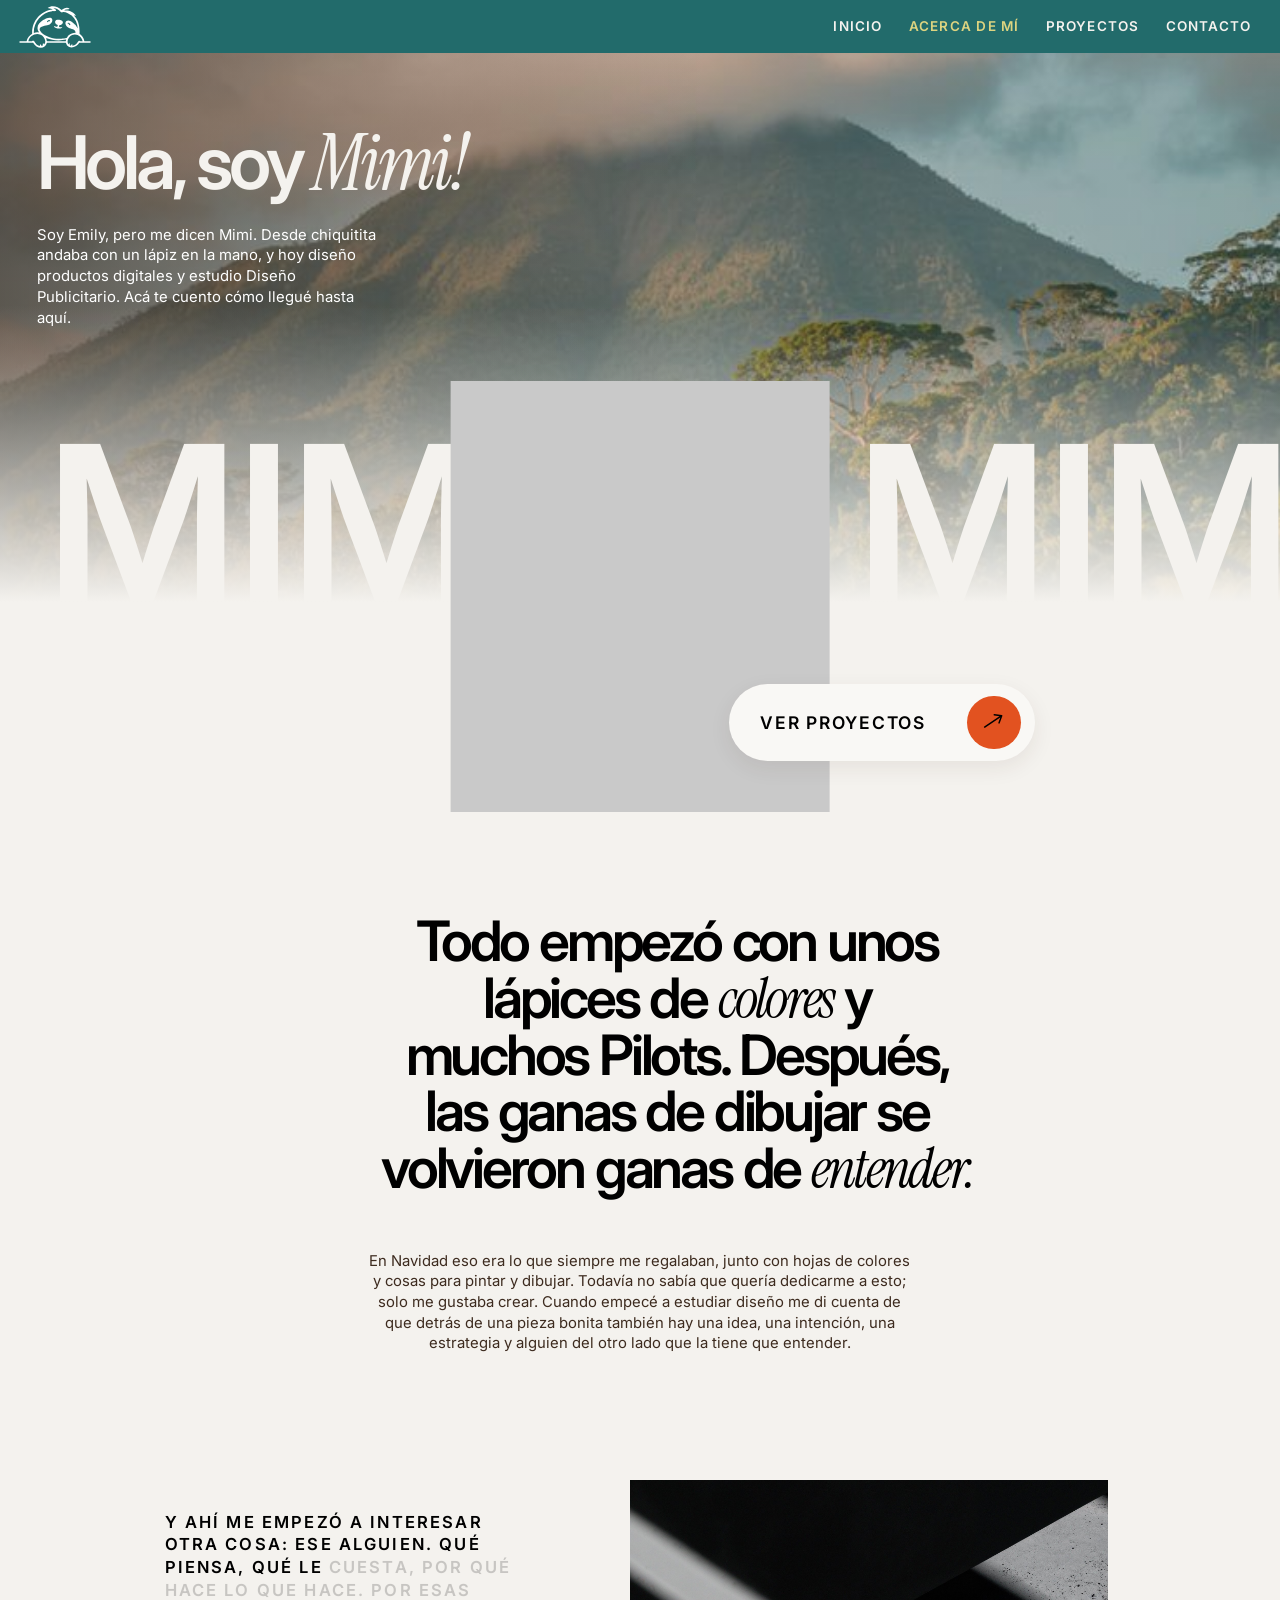
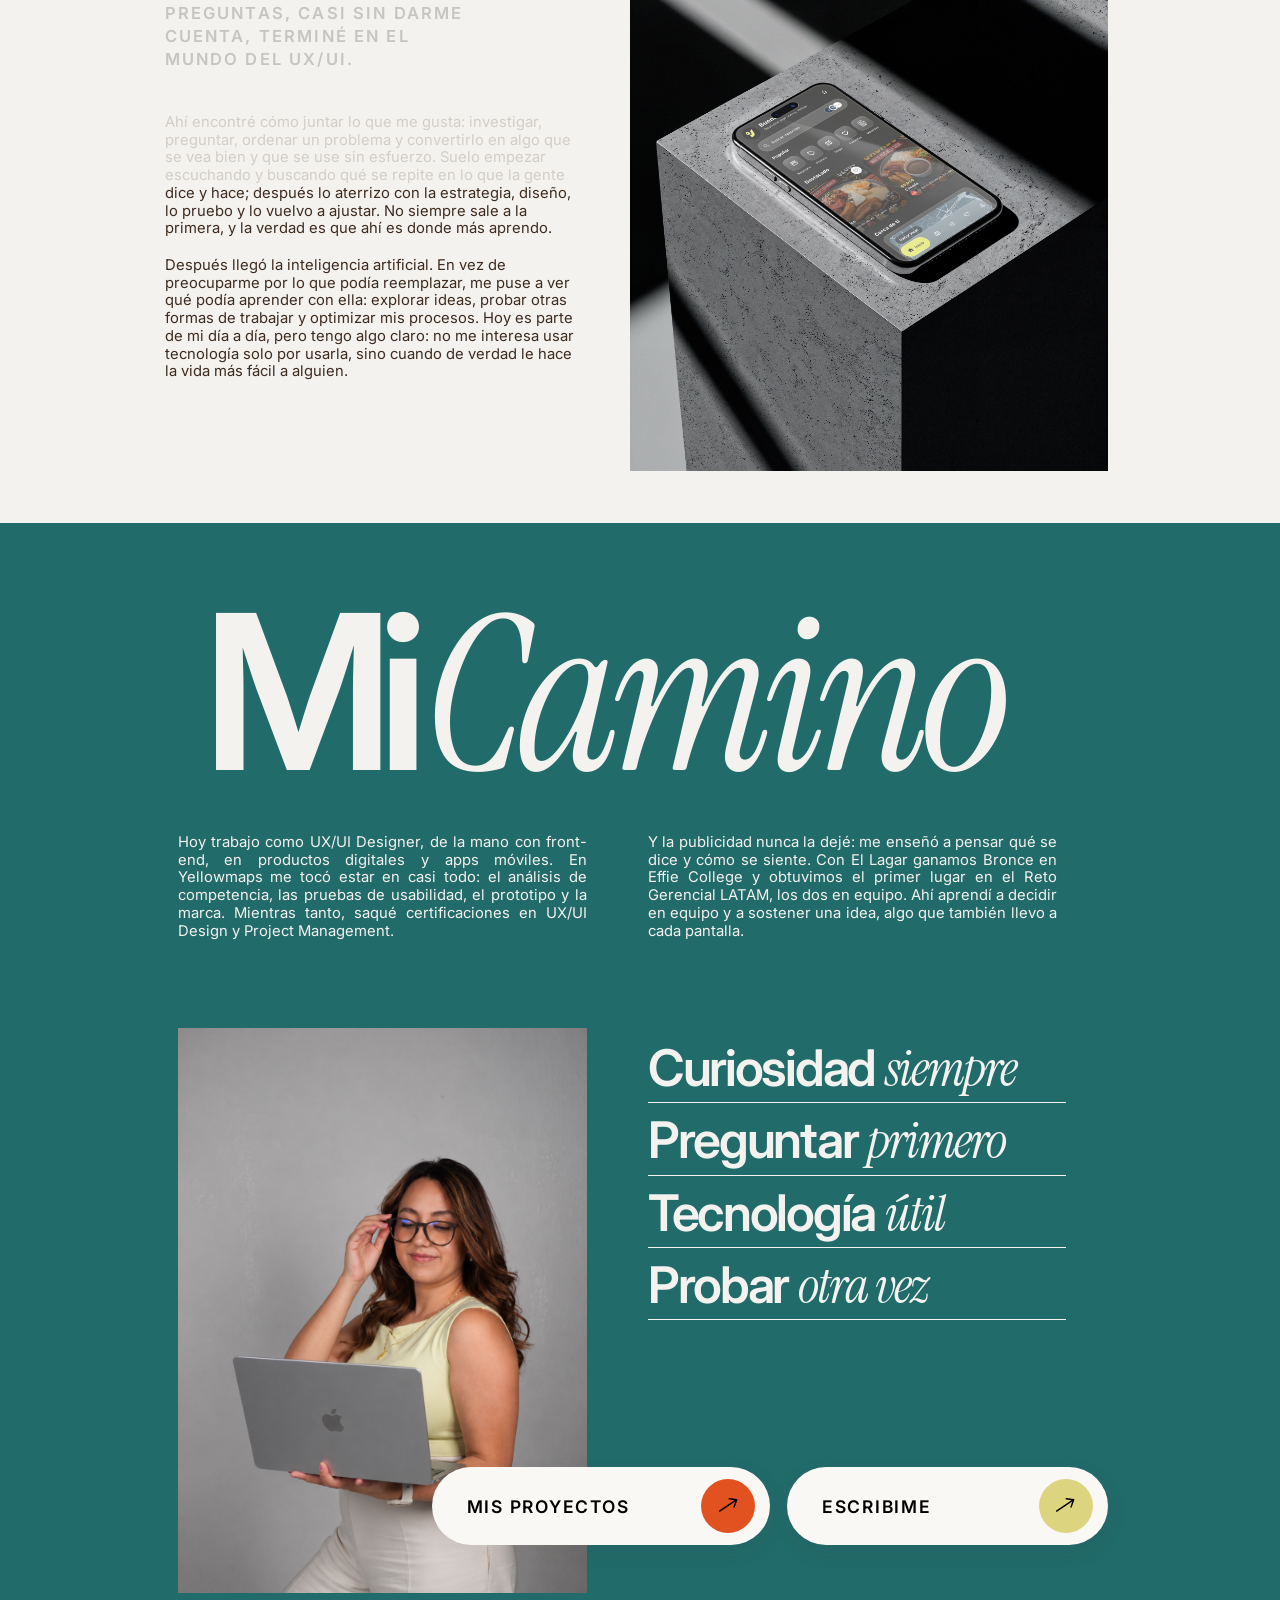
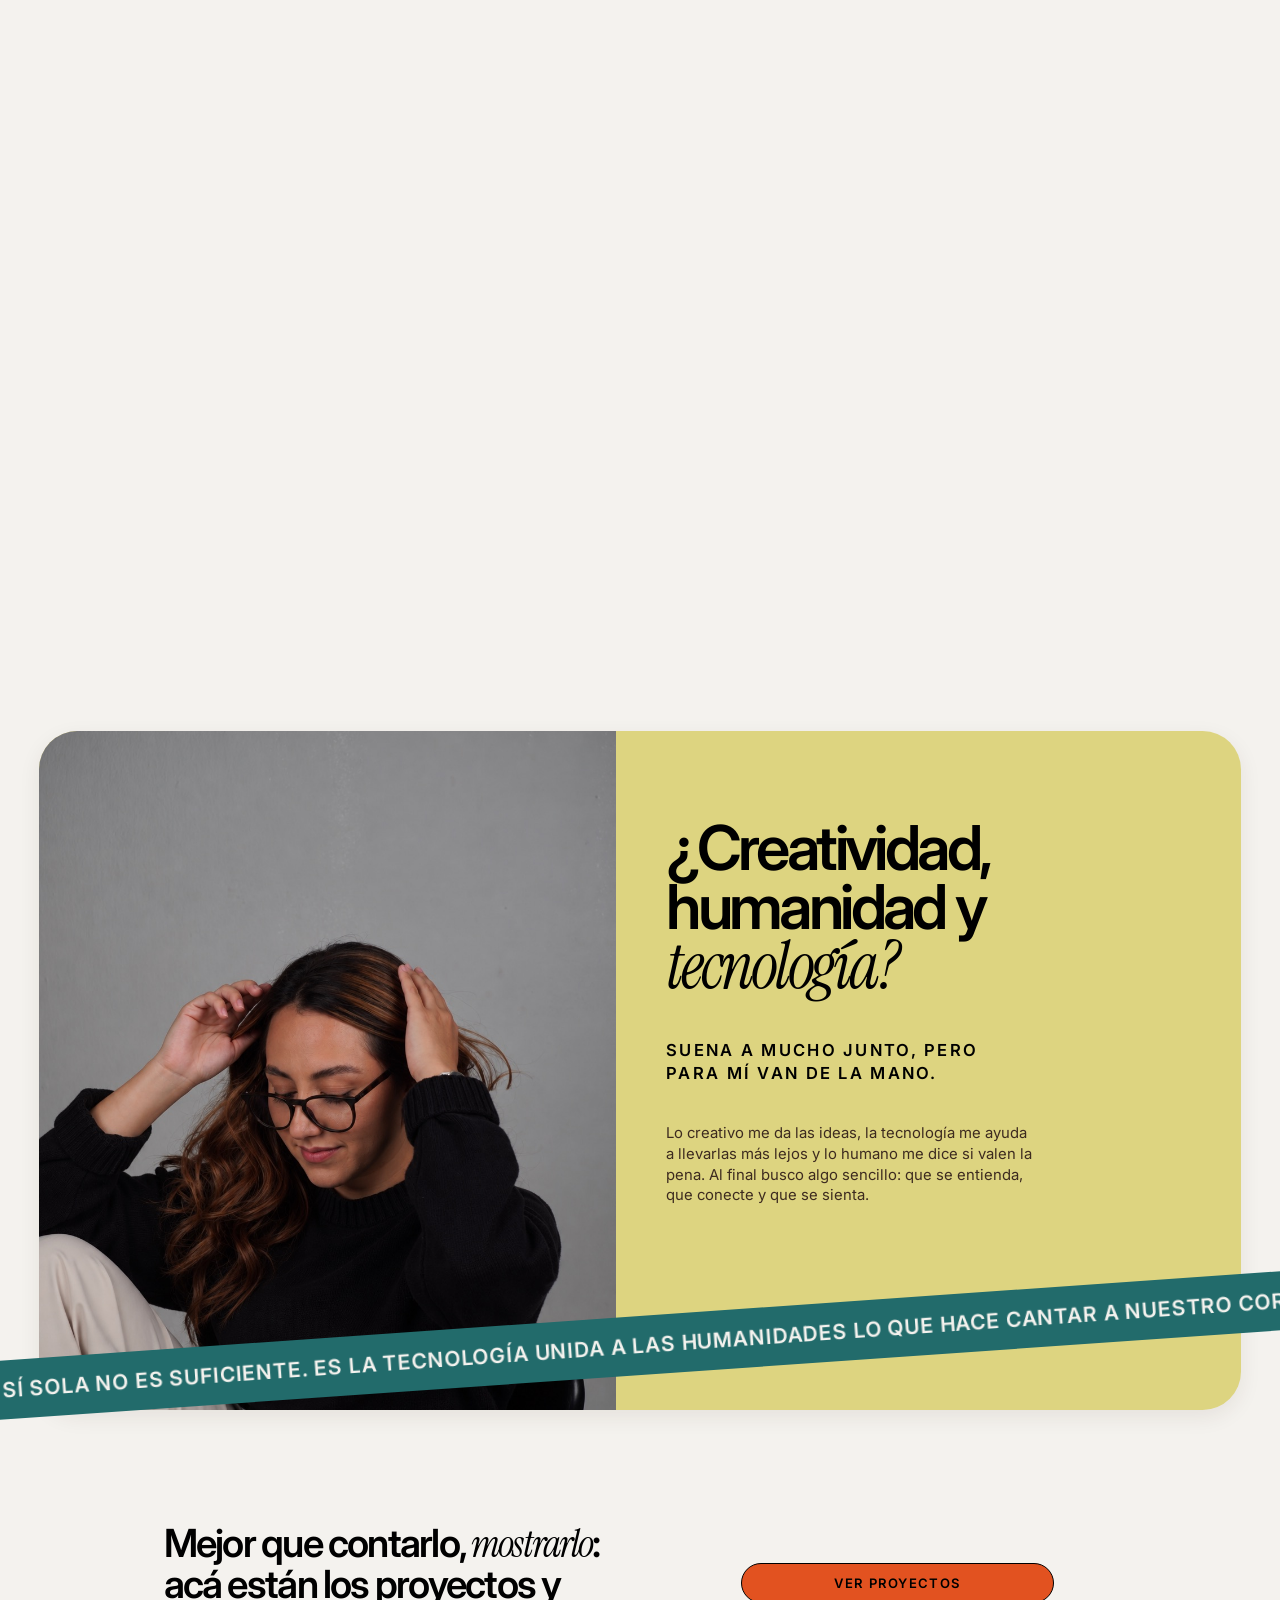
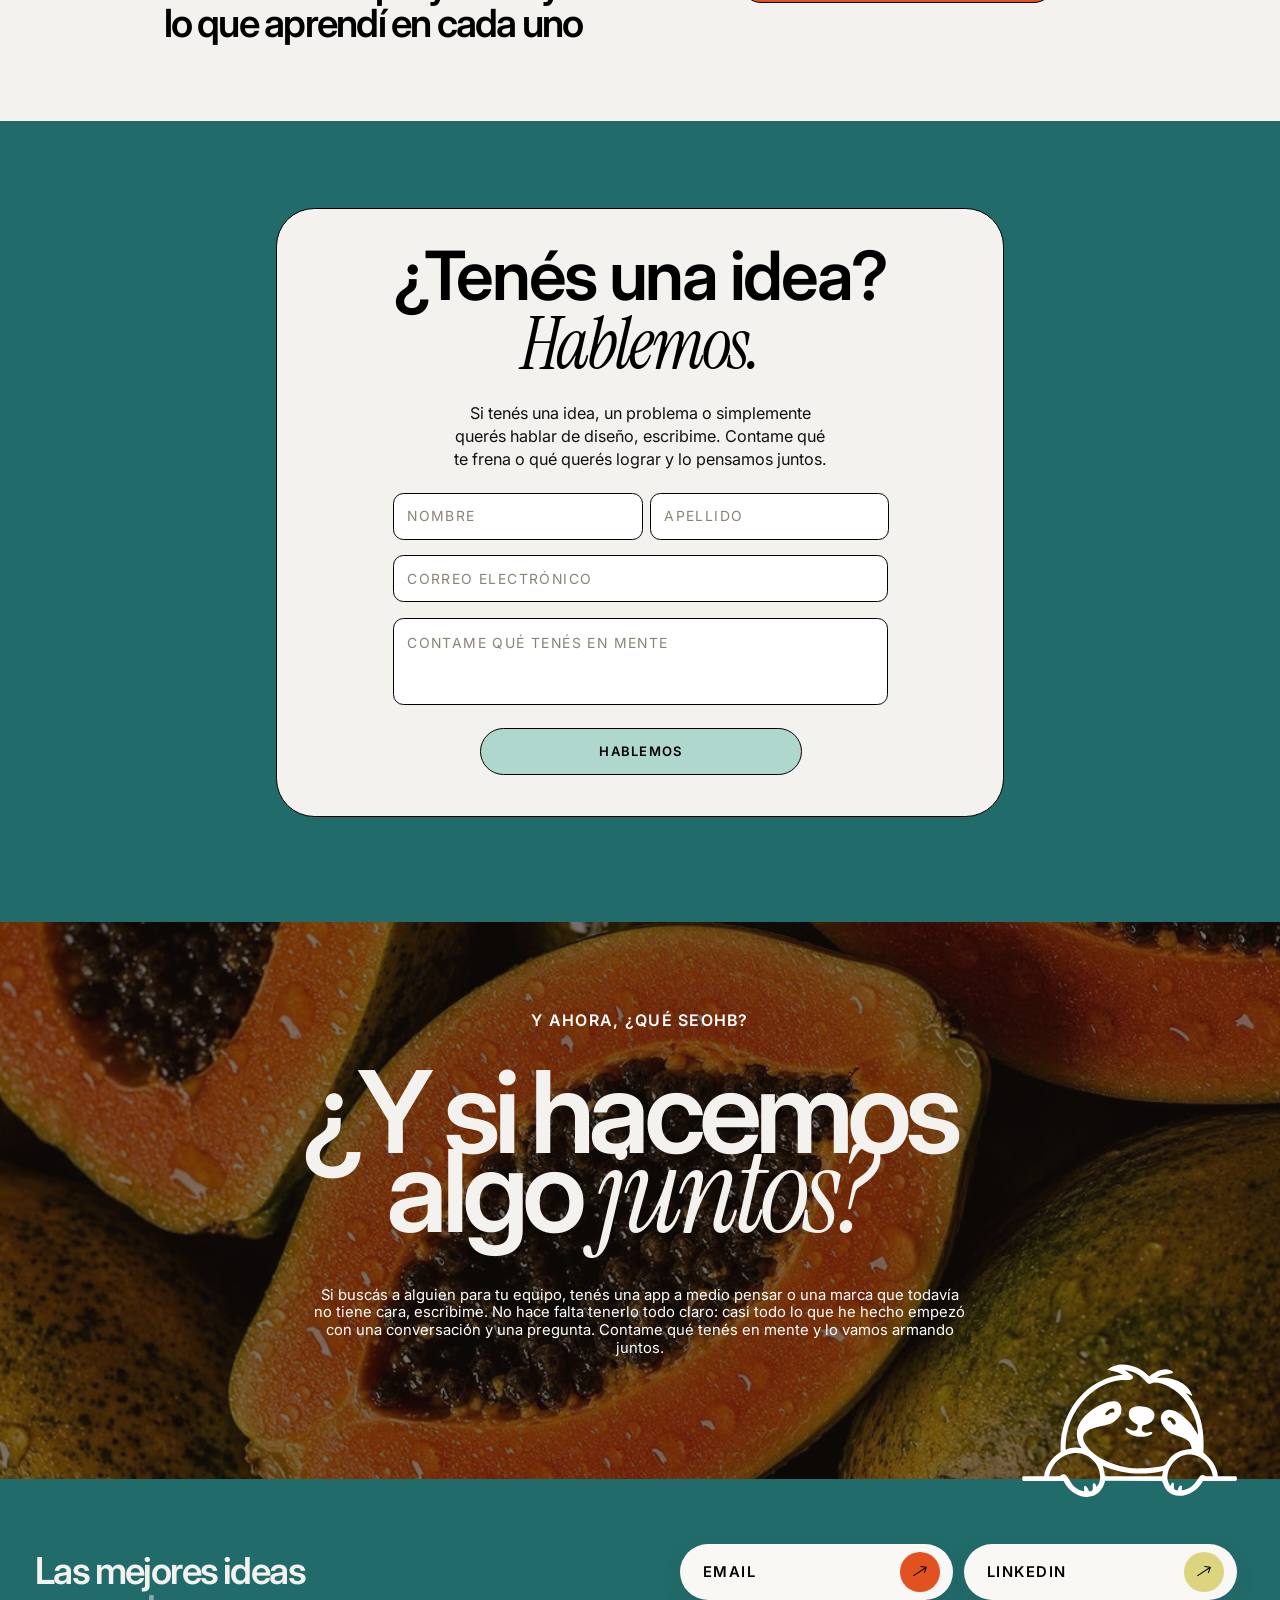
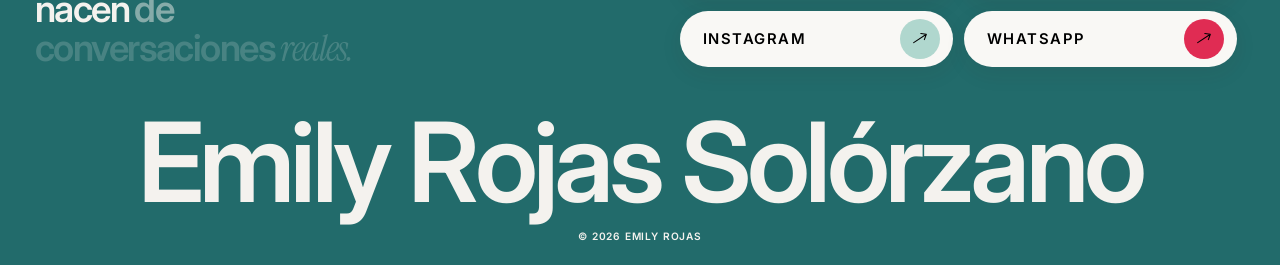
==== commit f9f9e41f: "Versionar CSS/JS para que el navegador no use la versión vieja en caché Co-Authored-By: Claude Opus " ====
--- a/about.html
+++ b/about.html
@@ -8,7 +8,7 @@
 <link rel="preconnect" href="https://fonts.googleapis.com">
 <link rel="preconnect" href="https://fonts.gstatic.com" crossorigin>
 <link href="https://fonts.googleapis.com/css2?family=Inter:ital,wght@0,300;0,400;0,500;0,600;0,700;0,800;1,500&family=Inter+Tight:wght@400;500;700;800&family=Instrument+Serif:ital@0;1&family=Shrikhand&display=swap" rel="stylesheet">
-<link rel="stylesheet" href="assets/css/style.css">
+<link rel="stylesheet" href="assets/css/style.css?v=20261011">
 </head>
 <body>
 
@@ -172,6 +172,6 @@
     <p class="foot-credit">&copy; 2026 Emily Rojas</p>
   </footer>
 
-<script src="assets/js/main.js"></script>
+<script src="assets/js/main.js?v=20261011"></script>
 </body>
 </html>
--- a/assets/css/style.css
+++ b/assets/css/style.css
@@ -1899,10 +1899,10 @@
 }
 
 /* ---------- Projects page: only the gallery ---------- */
-.gx { min-height: calc(100vh - var(--nav-h)); padding: calc(var(--u) * 90) 0 calc(var(--u) * 150); background: var(--ocean); color: var(--paper); }
+.gx { padding: calc(var(--u) * 90) 0 0; background: var(--ocean); color: var(--paper); }
 .gx-title {
   width: calc(var(--u) * 1300);
-  margin: 0 auto calc(var(--u) * 70);
+  margin: 0 auto calc(var(--u) * 20);
   font-family: var(--font-display);
   font-size: calc(var(--u) * 190);
   font-weight: 600;
@@ -1911,16 +1911,113 @@
 }
 .gx-title em { font-family: var(--font-serif); font-style: italic; font-weight: 400; letter-spacing: -0.02em; }
 .gx-count { margin-left: calc(var(--u) * 14); font-family: var(--font-sans); font-size: calc(var(--u) * 22); font-weight: 500; letter-spacing: 0.12em; vertical-align: top; position: relative; top: calc(var(--u) * 26); color: var(--lime); }
-.gx-grid { display: grid; grid-template-columns: repeat(2, 1fr); gap: calc(var(--u) * 70) calc(var(--u) * 30); width: calc(var(--u) * 1300); margin: 0 auto; padding: 0; list-style: none; }
-.gx-card { display: block; width: 100%; padding: 0; border: 0; background: none; color: inherit; font: inherit; text-align: left; cursor: pointer; }
-.gx-media { display: block; overflow: hidden; aspect-ratio: 4 / 3.3; border-radius: var(--radius-photo); background: rgba(0, 0, 0, 0.15); }
-.gx-media img { display: block; width: 100%; height: 100%; object-fit: cover; transition: scale 0.8s cubic-bezier(0.2, 0.7, 0.2, 1); }
-.gx-card:hover .gx-media img, .gx-card:focus-visible .gx-media img { scale: 1.05; }
-.gx-meta { display: flex; align-items: center; gap: calc(var(--u) * 18); margin-top: calc(var(--u) * 22); padding-top: calc(var(--u) * 18); border-top: 1px dashed rgba(244, 242, 238, 0.5); }
-.gx-name { font-family: var(--font-display); font-size: calc(var(--u) * 46); font-weight: 600; line-height: 1; letter-spacing: -0.04em; }
-.gx-kind { margin-left: auto; font-size: calc(var(--u) * 13); letter-spacing: 0.14em; text-transform: uppercase; color: rgba(244, 242, 238, 0.75); }
-.gx-meta .pill-icon { flex: none; width: calc(var(--u) * 50); height: calc(var(--u) * 50); transition: transform 0.3s ease; }
-.gx-card:hover .gx-meta .pill-icon, .gx-card:focus-visible .gx-meta .pill-icon { transform: rotate(45deg); }
+/* each project: a tall block whose stage pins to the screen while the cover grows from a small
+   framed picture to the full screen (--e goes 0 → 1, set in main.js); the name sits on top, huge */
+.gx-item { height: 250vh; }
+.gx-stage { position: sticky; top: 0; height: 100vh; overflow: hidden; }
+.gx-card { position: absolute; inset: 0; display: block; width: 100%; height: 100%; padding: 0; border: 0; background: none; color: inherit; font: inherit; text-align: left; cursor: pointer; }
+.gx-frame {
+  position: absolute;
+  inset: 0;
+  overflow: hidden;
+  clip-path: inset(calc((1 - var(--e, 0)) * 24vh) calc((1 - var(--e, 0)) * 28vw) round calc((1 - var(--e, 0)) * var(--radius-media)));
+}
+.gx-frame img { display: block; width: 100%; height: 100%; object-fit: cover; scale: calc(1.3 - var(--e, 0) * 0.3); transition: filter 0.4s ease; }
+.gx-frame::after { content: ""; position: absolute; inset: 0; background: linear-gradient(to top, rgba(12, 44, 44, 0.7), rgba(12, 44, 44, 0) 55%); opacity: var(--e, 0); }
+.gx-card:hover .gx-frame img { filter: brightness(1.06); }
+.gx-name {
+  position: absolute;
+  left: 50%;
+  top: calc(50% + var(--e, 0) * 18vh);
+  translate: -50% -50%;
+  scale: calc(1 - var(--e, 0) * 0.2);
+  font-family: var(--font-display);
+  font-size: 15vw;
+  font-weight: 600;
+  line-height: 0.85;
+  letter-spacing: -0.055em;
+  white-space: nowrap;
+  color: var(--paper);
+  pointer-events: none;
+}
+.gx-foot {
+  position: absolute;
+  left: calc(var(--u) * 85);
+  right: calc(var(--u) * 85);
+  bottom: calc(var(--u) * 44);
+  display: flex;
+  align-items: center;
+  gap: calc(var(--u) * 28);
+  opacity: clamp(0, calc((var(--e, 0) - 0.75) * 4), 1);
+  translate: 0 calc((1 - var(--e, 0)) * 40px);
+}
+.gx-num { font-size: calc(var(--u) * 15); font-weight: 500; letter-spacing: 0.14em; color: var(--lime); }
+.gx-kind { font-size: calc(var(--u) * 14); letter-spacing: 0.14em; text-transform: uppercase; color: rgba(244, 242, 238, 0.85); }
+.gx-go { display: inline-flex; align-items: center; gap: calc(var(--u) * 14); margin-left: auto; font-size: calc(var(--u) * 14); font-weight: 600; letter-spacing: 0.14em; text-transform: uppercase; }
+.gx-go .pill-icon { width: calc(var(--u) * 54); height: calc(var(--u) * 54); transition: transform 0.3s ease; }
+.gx-card:hover .gx-go .pill-icon, .gx-card:focus-visible .gx-go .pill-icon { transform: rotate(45deg); }
+@media (prefers-reduced-motion: reduce) {
+  .gx-item { height: auto; }
+  .gx-stage { position: relative; height: 90vh; }
+}
+
+/* ---------- Case study (inside the project overlay): big cover, one line, then the work ---------- */
+.pj-view--deck:has(.cs) { padding: 0; }
+.pj-deck.cs { max-width: none; margin: 0; }
+.cs-hero { position: relative; height: 100vh; overflow: hidden; background: var(--ocean); color: var(--paper); }
+.cs-hero-img { position: absolute; inset: 0; display: block; width: 100%; height: 115%; object-fit: cover; translate: 0 var(--hy, 0px); animation: cs-zoom 1.8s cubic-bezier(0.2, 0.7, 0.2, 1) both; }
+.cs-hero::after { content: ""; position: absolute; inset: 0; background: linear-gradient(to top, rgba(12, 44, 44, 0.75), rgba(12, 44, 44, 0) 60%); }
+.cs-hero-copy { position: absolute; left: calc(var(--u) * 85); right: calc(var(--u) * 85); bottom: calc(var(--u) * 64); z-index: 1; animation: cs-rise 1s cubic-bezier(0.2, 0.7, 0.2, 1) 0.25s both; }
+.cs-kicker { margin: 0; font-size: calc(var(--u) * 14); font-weight: 500; letter-spacing: 0.16em; text-transform: uppercase; color: var(--lime); }
+.cs-title { margin: calc(var(--u) * 14) 0 0; font-family: var(--font-display); font-size: calc(var(--u) * 210); font-weight: 600; line-height: 0.85; letter-spacing: -0.055em; }
+.cs-line { margin: calc(var(--u) * 18) 0 0; font-family: var(--font-display); font-size: calc(var(--u) * 36); font-weight: 600; letter-spacing: -0.03em; }
+.cs-line em, .cs-end-line em { font-family: var(--font-serif); font-style: italic; font-weight: 400; font-size: 1.1em; letter-spacing: -0.01em; }
+@keyframes cs-zoom { from { scale: 1.18; } to { scale: 1; } }
+@keyframes cs-rise { from { opacity: 0; transform: translateY(calc(var(--u) * 50)); } to { opacity: 1; transform: none; } }
+
+.cs-body { max-width: calc(var(--u) * 1330); margin: 0 auto; padding: calc(var(--u) * 110) calc(var(--u) * 70) calc(var(--u) * 120); }
+.cs-intro { max-width: calc(var(--u) * 1000); margin: 0; font-family: var(--font-display); font-size: calc(var(--u) * 48); font-weight: 600; line-height: 1.1; letter-spacing: -0.035em; }
+.pj-stats.cs-facts { grid-template-columns: repeat(3, minmax(0, 1fr)); margin-top: calc(var(--u) * 64); }
+.cs-ch { margin-top: calc(var(--u) * 130); }
+.cs-ch-label {
+  display: flex;
+  align-items: baseline;
+  gap: calc(var(--u) * 16);
+  margin: 0 0 calc(var(--u) * 30);
+  padding-top: calc(var(--u) * 22);
+  border-top: 1px dashed var(--black);
+  font-family: var(--font-display);
+  font-size: calc(var(--u) * 60);
+  font-weight: 600;
+  line-height: 1;
+  letter-spacing: -0.04em;
+}
+.cs-ch-label span { font-family: var(--font-sans); font-size: calc(var(--u) * 15); font-weight: 500; letter-spacing: 0.14em; color: var(--ocean); }
+.cs-full, .cs-pair figure { margin: 0; overflow: hidden; isolation: isolate; border-radius: var(--radius-media); background: var(--tone-soft); cursor: zoom-in; }
+.cs-full { margin-bottom: calc(var(--u) * 22); }
+.cs-pair { display: flex; gap: calc(var(--u) * 22); margin-bottom: calc(var(--u) * 22); }
+.cs-pair figure { flex: var(--ar) 1 0; min-width: 0; }
+.cs-full img, .cs-pair img { display: block; width: 100%; height: auto; transition: filter 0.25s ease; }
+.cs-full:hover img, .cs-pair figure:hover img { filter: brightness(1.05); }
+/* Ceipa logo drawn line by line when it reaches the screen */
+.cs-logo { display: grid; place-items: center; aspect-ratio: 2.4 / 1; margin-bottom: calc(var(--u) * 22); border-radius: var(--radius-media); background: #ece8dc; }
+.cs-logo-svg { width: 30%; height: auto; }
+.cs-logo-svg * { fill: none; stroke: #9c960b; stroke-width: 90.79; stroke-linecap: round; stroke-linejoin: round; stroke-dasharray: 1; stroke-dashoffset: 1; transition: stroke-dashoffset 1.3s cubic-bezier(0.6, 0, 0.2, 1); }
+.cs-logo.is-in .cs-logo-svg * { stroke-dashoffset: 0; }
+.cs-logo-svg :nth-child(2) { transition-delay: 0.25s; }
+.cs-logo-svg :nth-child(3) { transition-delay: 0.5s; }
+.cs-logo-svg :nth-child(4) { transition-delay: 0.7s; }
+.cs-logo-svg :nth-child(5) { transition-delay: 0.9s; }
+.cs-logo-svg :nth-child(6) { transition-delay: 1.1s; }
+@media (prefers-reduced-motion: reduce) { .cs-logo-svg * { stroke-dashoffset: 0; transition: none; } .cs-hero-img, .cs-hero-copy { animation: none; } }
+
+.cs-end { display: grid; grid-template-columns: 1fr auto; align-items: end; gap: calc(var(--u) * 60); margin-top: calc(var(--u) * 140); padding-top: calc(var(--u) * 50); border-top: 1px dashed var(--black); }
+.cs-end-line { max-width: calc(var(--u) * 760); margin: 0; font-family: var(--font-display); font-size: calc(var(--u) * 44); font-weight: 600; line-height: 1.08; letter-spacing: -0.035em; }
+.cs-next { display: grid; grid-template-columns: auto auto; align-items: center; column-gap: calc(var(--u) * 22); padding: 0; border: 0; background: none; color: var(--black); font: inherit; text-align: left; cursor: pointer; }
+.cs-next span { grid-column: 1; font-size: calc(var(--u) * 13); letter-spacing: 0.14em; text-transform: uppercase; color: var(--text-body); }
+.cs-next b { grid-column: 1; font-family: var(--font-display); font-size: calc(var(--u) * 64); font-weight: 600; line-height: 1; letter-spacing: -0.045em; }
+.cs-next .pill-icon { grid-column: 2; grid-row: 1 / 3; width: calc(var(--u) * 64); height: calc(var(--u) * 64); transition: transform 0.3s ease; }
+.cs-next:hover .pill-icon, .cs-next:focus-visible .pill-icon { transform: rotate(45deg); }
 
 /* ---------- Shared components ----------
    One look per role across every page. Positions and sizes stay in each section's own rules;
@@ -2032,14 +2129,37 @@
   .feel-card p { font-size: 16px; line-height: 1.4; margin-top: 26px; }
   .feel--projects .feel-card { height: auto; padding-top: 72px; }
   /* projects page gallery */
-  .gx { padding: 48px 20px 80px; }
-  .gx-title { width: auto; margin-bottom: 36px; font-size: 21vw; }
+  .gx { padding: 48px 0 0; }
+  .gx-title { width: auto; margin: 0 20px 8px; font-size: 21vw; }
   .gx-count { font-size: 13px; top: 8px; margin-left: 6px; }
-  .gx-grid { grid-template-columns: 1fr; gap: 44px; width: auto; }
-  .gx-meta { gap: 12px; margin-top: 16px; padding-top: 14px; flex-wrap: wrap; }
-  .gx-name { font-size: 34px; }
-  .gx-kind { order: 3; width: 100%; margin-left: 0; font-size: 11px; }
-  .gx-meta .pill-icon { width: 42px; height: 42px; margin-left: auto; }
+  .gx-item { height: 210vh; }
+  .gx-frame { clip-path: inset(calc((1 - var(--e, 0)) * 22vh) calc((1 - var(--e, 0)) * 9vw) round calc((1 - var(--e, 0)) * var(--radius-media-m))); }
+  .gx-name { font-size: 19vw; top: calc(50% + var(--e, 0) * 12vh); }
+  .gx-foot { left: 20px; right: 20px; bottom: 28px; flex-wrap: wrap; gap: 8px 16px; }
+  .gx-num, .gx-kind, .gx-go { font-size: 11px; }
+  .gx-kind { order: 3; width: 100%; }
+  .gx-go .pill-icon { width: 42px; height: 42px; }
+  /* case study */
+  .cs-hero { height: 72svh; }
+  .cs-hero-copy { left: 20px; right: 20px; bottom: 28px; }
+  .cs-kicker { font-size: 11px; }
+  .cs-title { font-size: 21vw; }
+  .cs-line { font-size: 20px; }
+  .cs-body { padding: 48px 16px 56px; }
+  .cs-intro { font-size: 26px; }
+  .pj-stats.cs-facts { grid-template-columns: 1fr; margin-top: 32px; }
+  .pj-stats.cs-facts div:nth-child(n) { padding: 16px 0; border-left: 0; border-top: 0; }
+  .pj-stats.cs-facts div:nth-child(n + 2) { border-top: 1px solid var(--black); }
+  .cs-ch { margin-top: 64px; }
+  .cs-ch-label { font-size: 34px; margin-bottom: 18px; padding-top: 16px; }
+  .cs-ch-label span { font-size: 11px; }
+  .cs-full, .cs-pair figure, .cs-logo { border-radius: var(--radius-media-m); }
+  .cs-full, .cs-pair, .cs-logo { margin-bottom: 8px; }
+  .cs-pair { gap: 8px; }
+  .cs-end { grid-template-columns: 1fr; gap: 28px; margin-top: 72px; padding-top: 28px; }
+  .cs-end-line { font-size: 26px; }
+  .cs-next b { font-size: 40px; }
+  .cs-next .pill-icon { width: 48px; height: 48px; }
   /* phones: no pinning, the track is a native swipe strip */
   .hs-stage { position: static; height: auto; padding-top: 0; gap: 28px; overflow: visible; }
   .hs-head { padding: 0; }
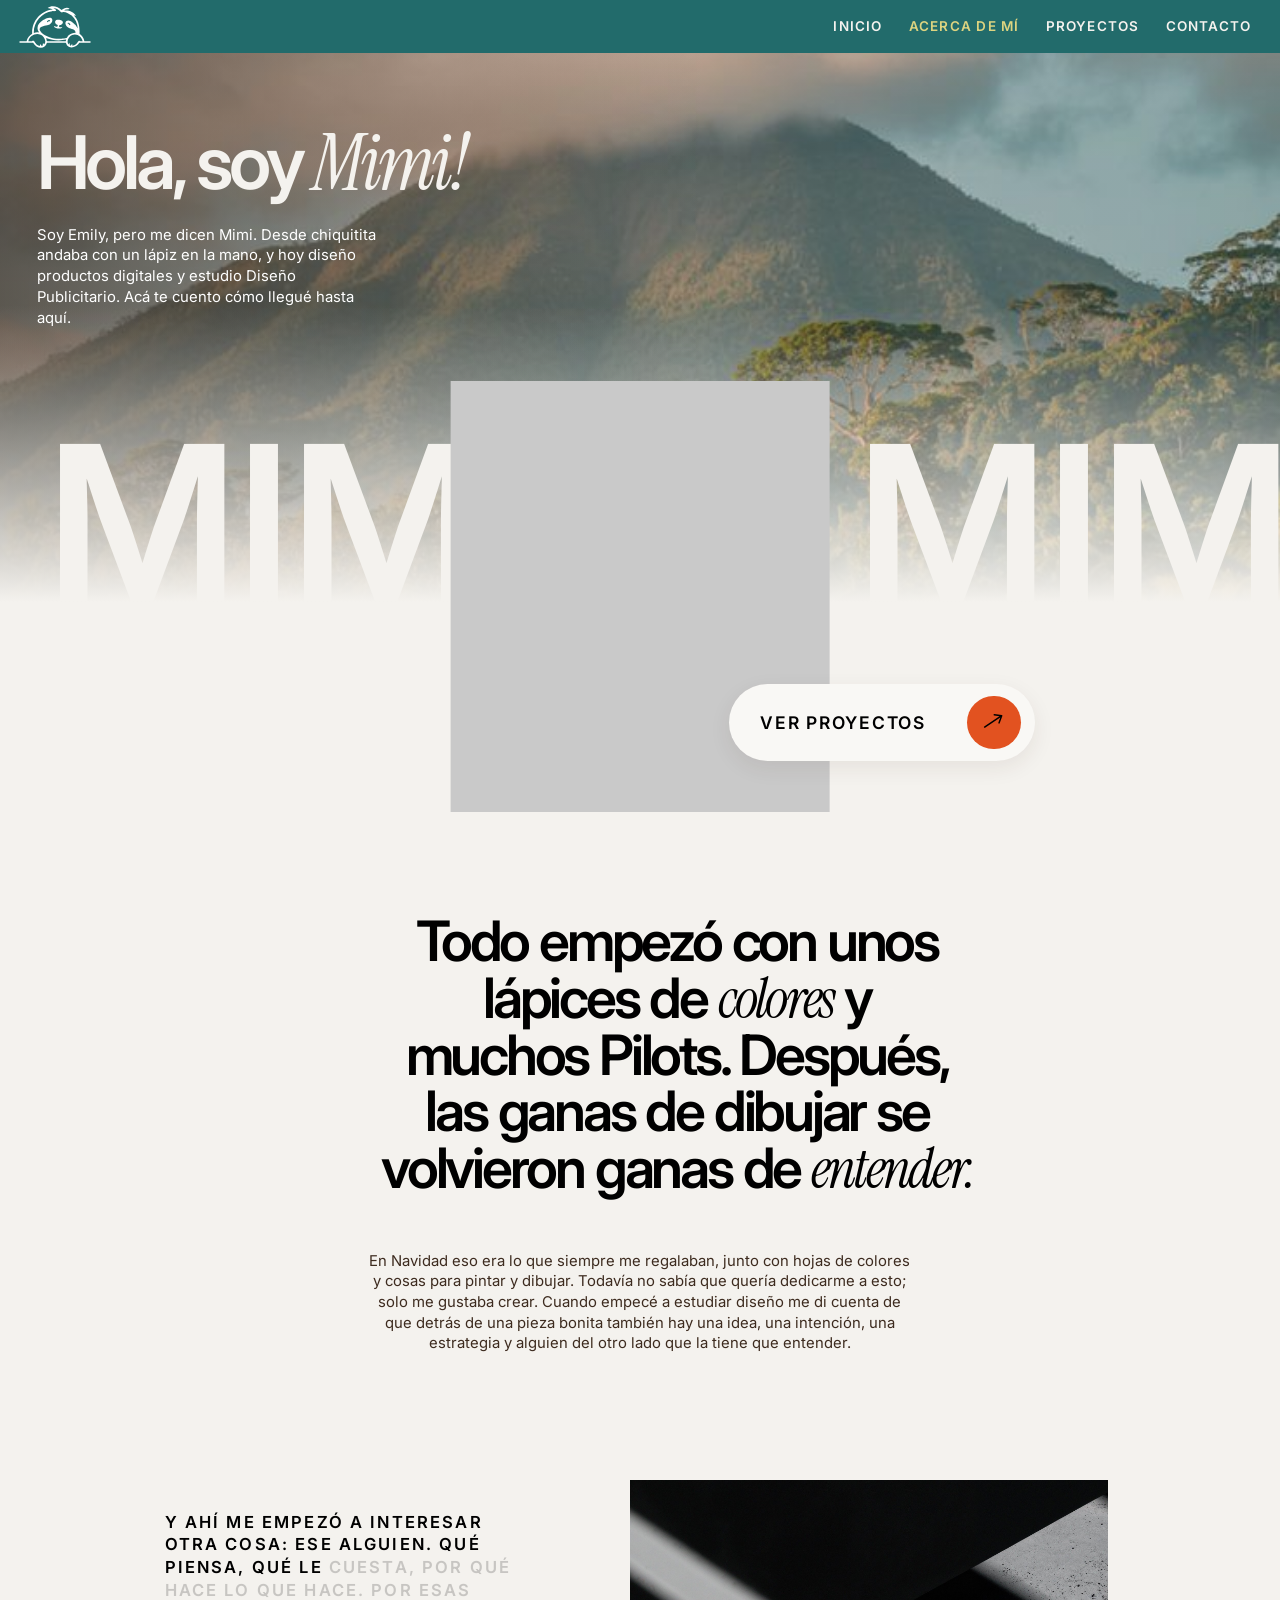
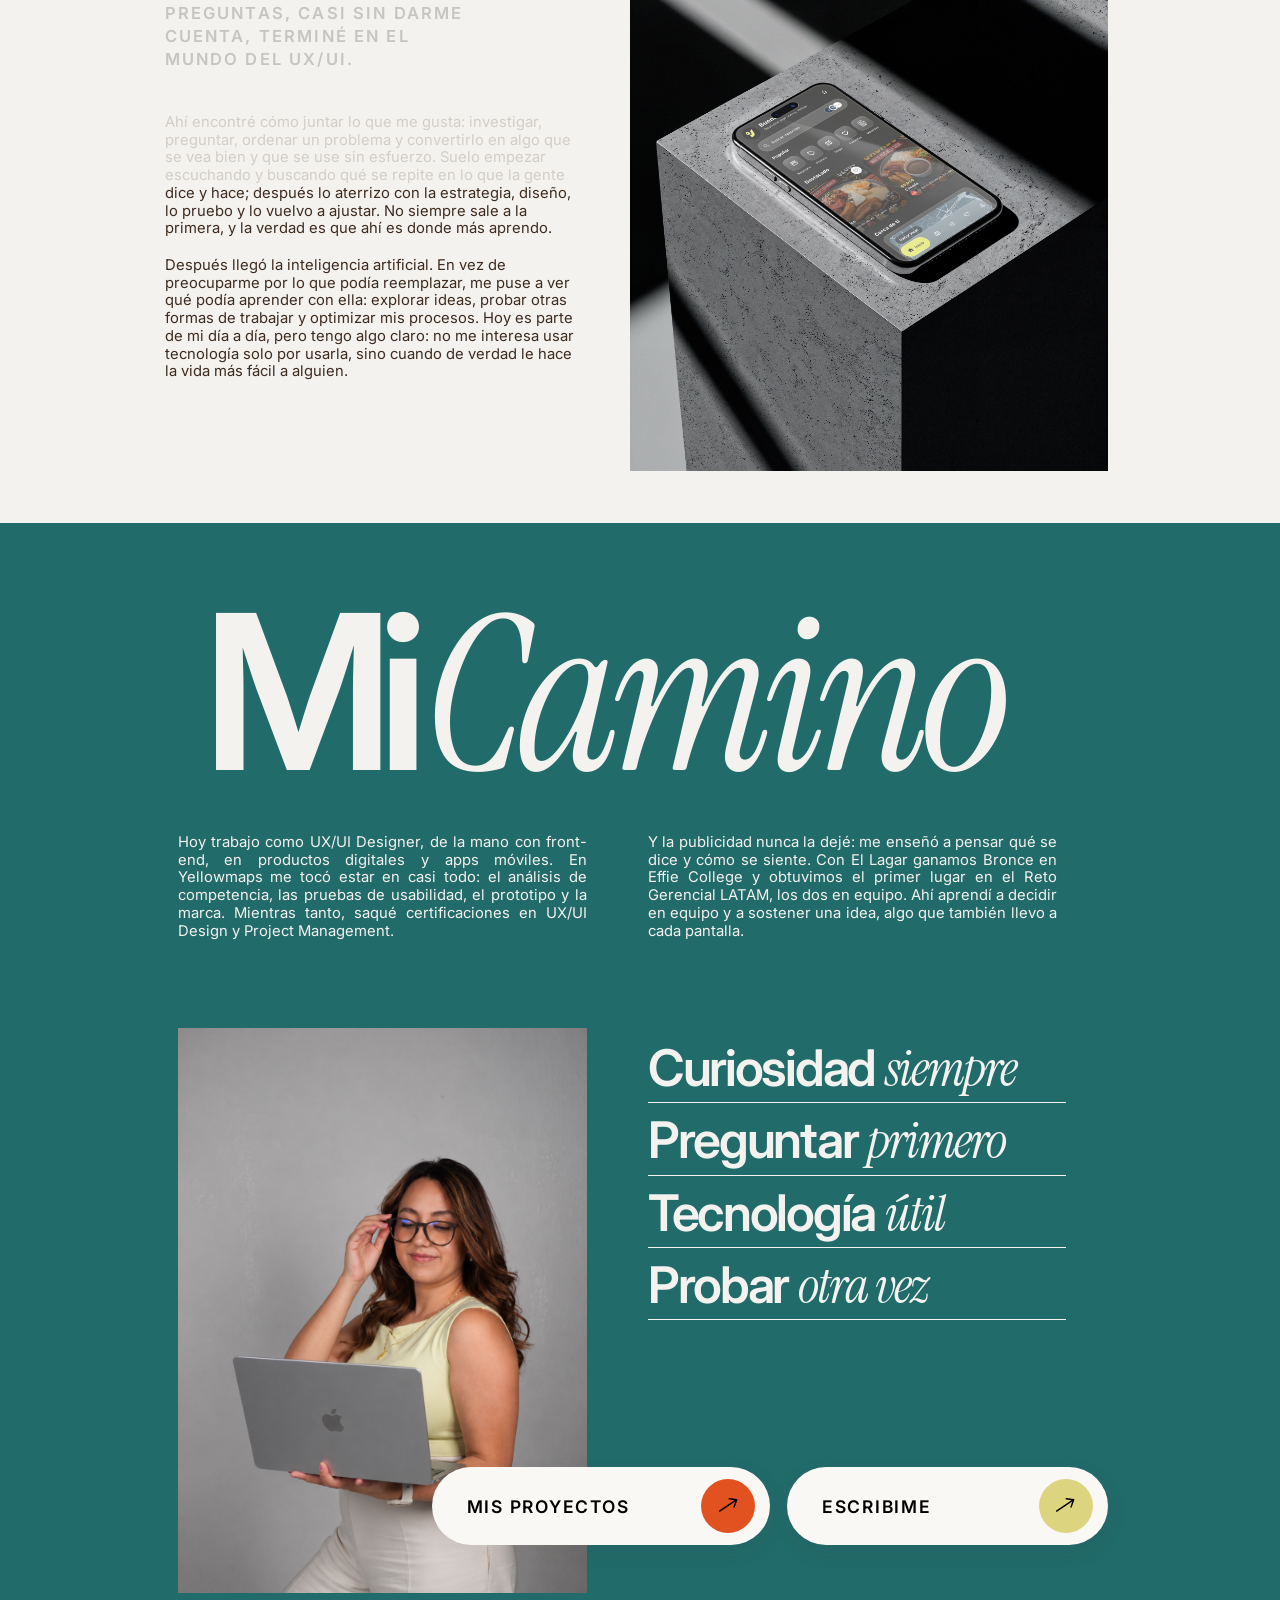
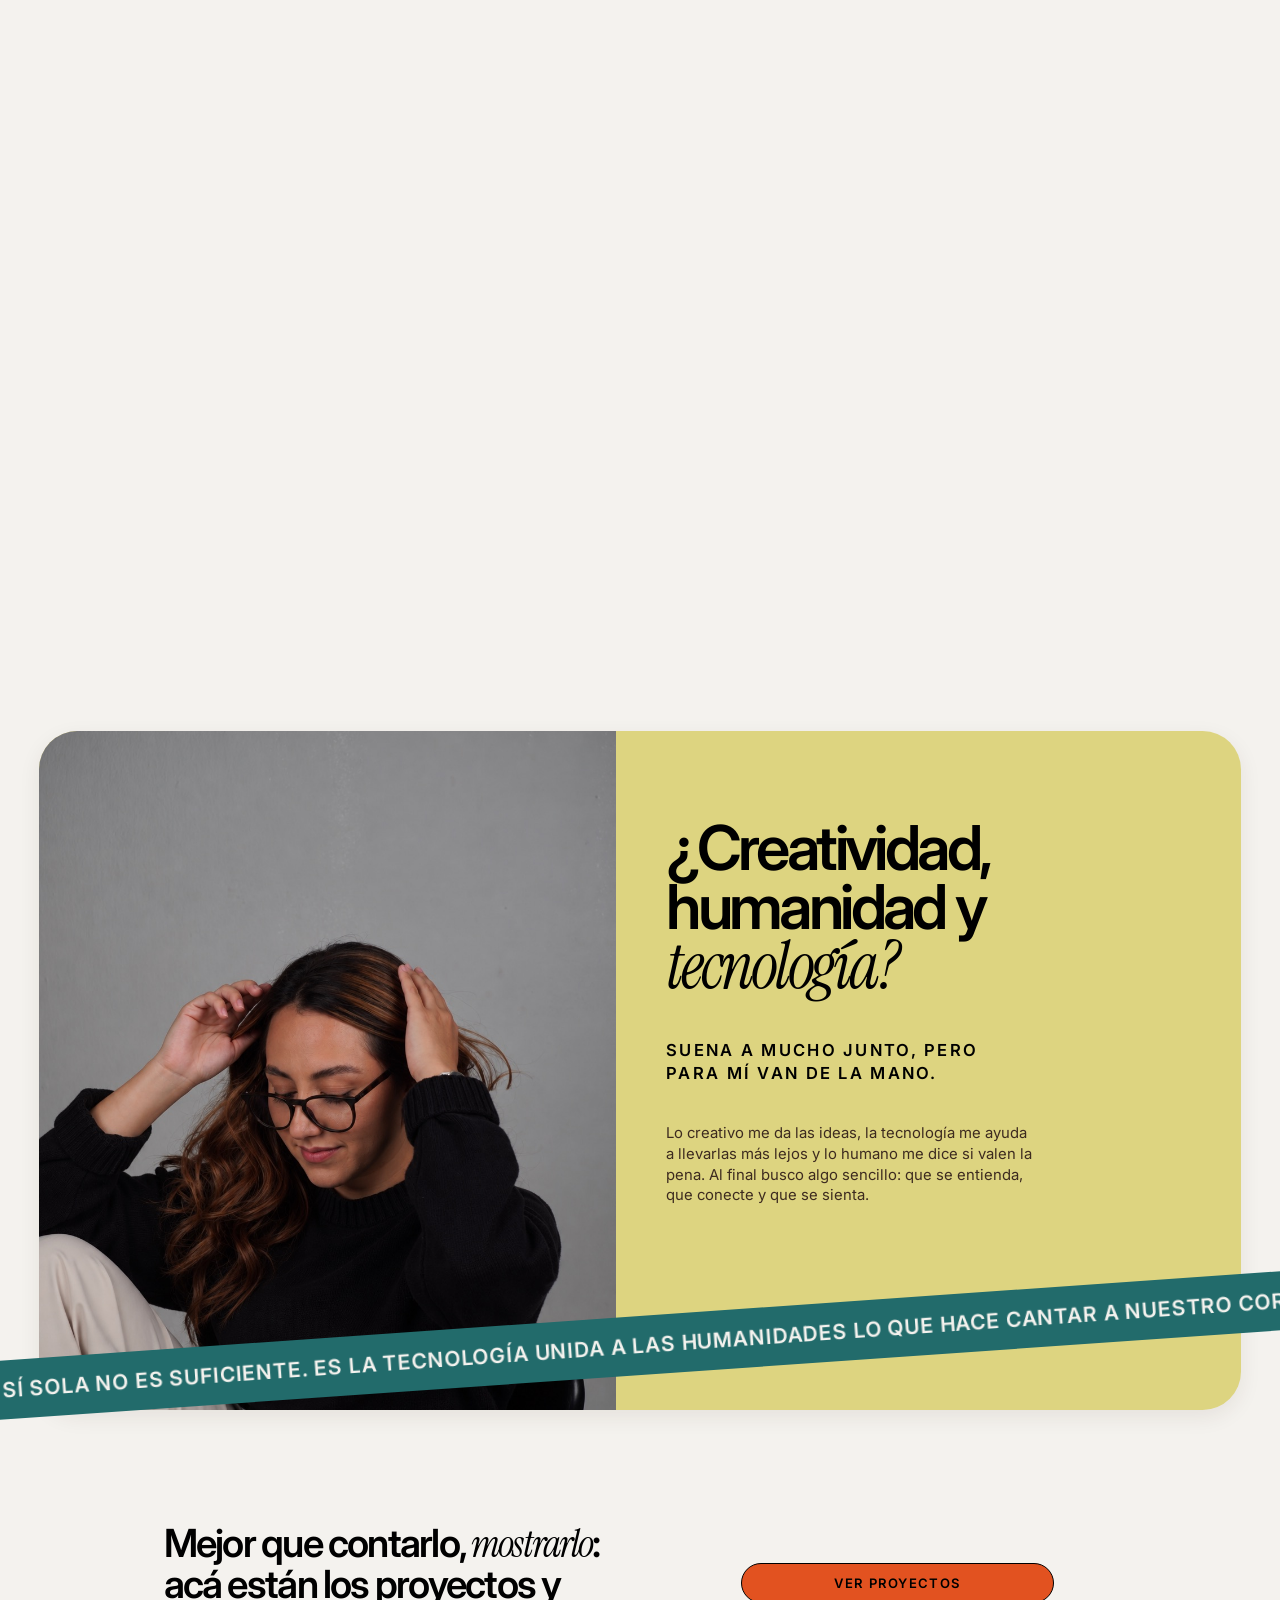
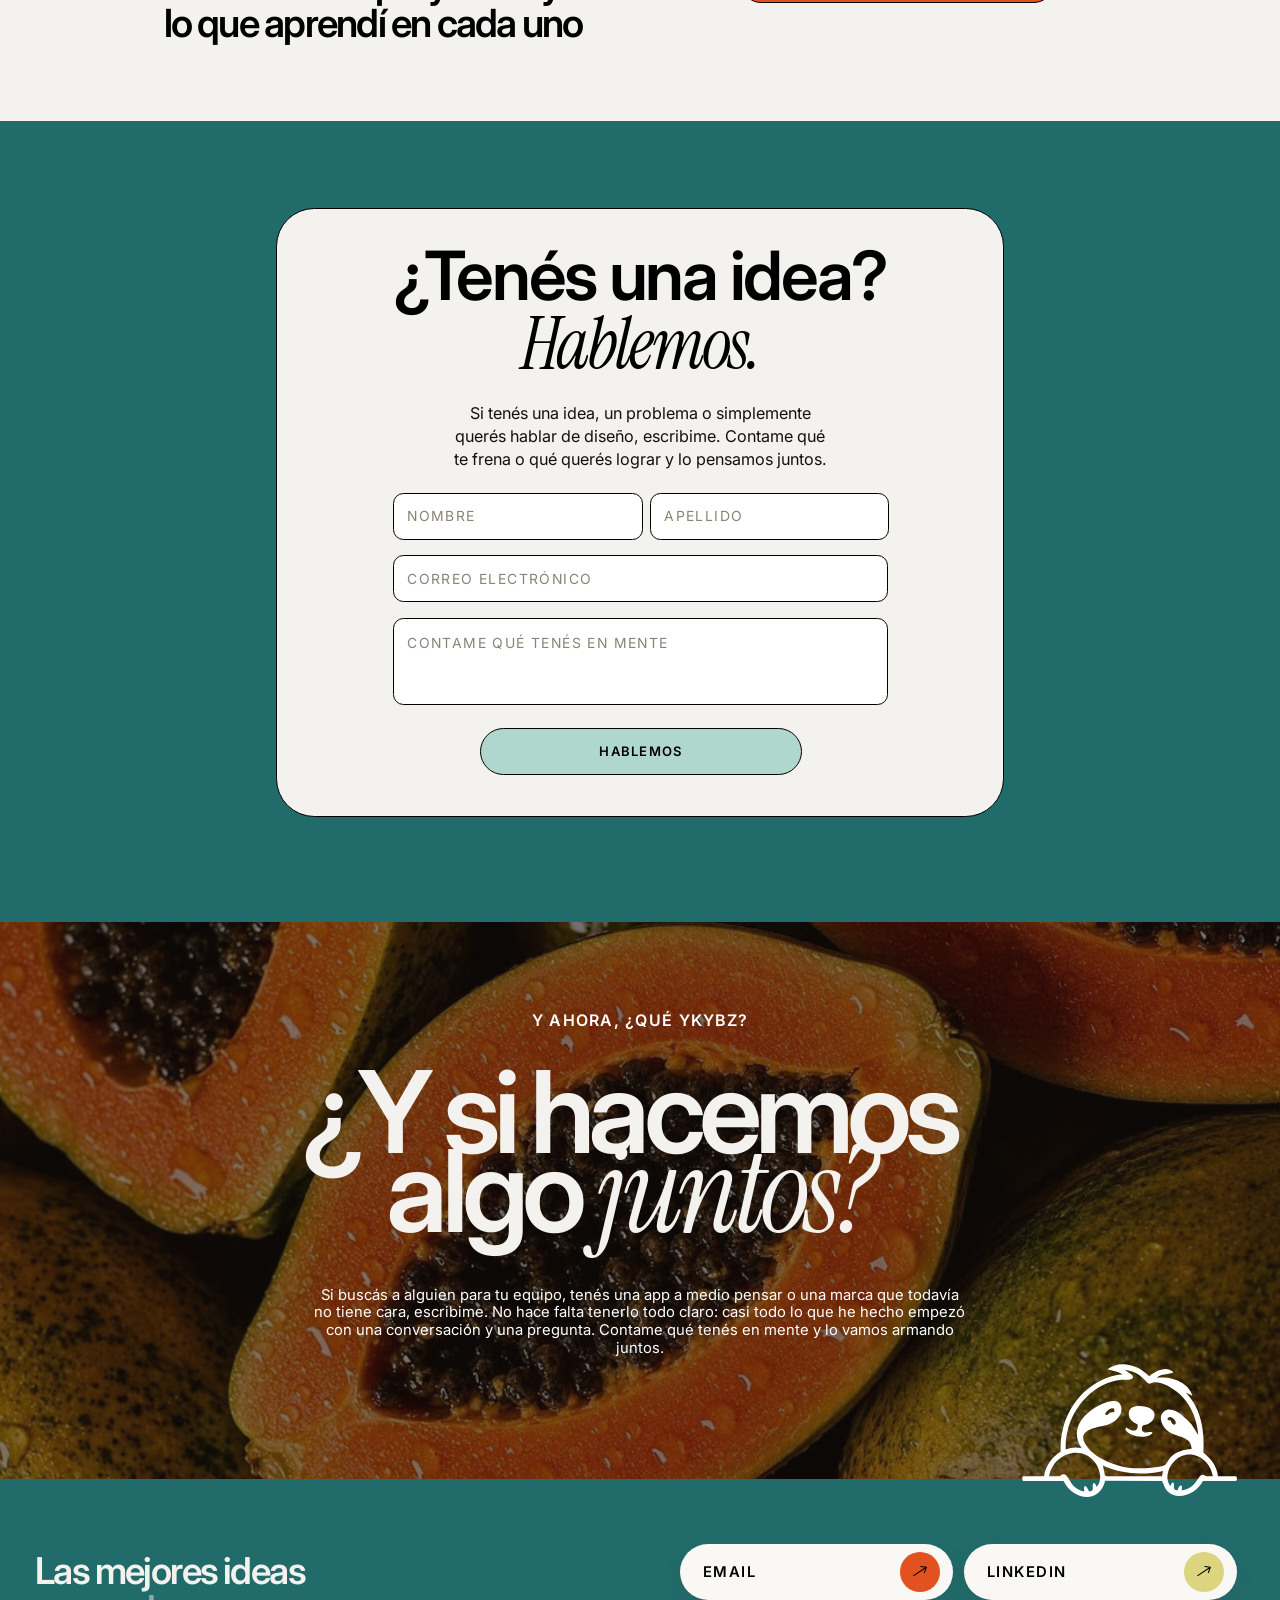
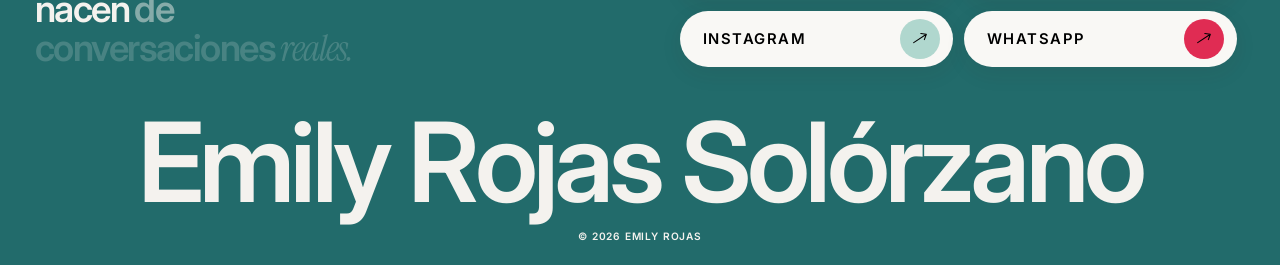
==== commit 9004871c: "ahhh" ====
--- a/about.html
+++ b/about.html
@@ -8,7 +8,7 @@
 <link rel="preconnect" href="https://fonts.googleapis.com">
 <link rel="preconnect" href="https://fonts.gstatic.com" crossorigin>
 <link href="https://fonts.googleapis.com/css2?family=Inter:ital,wght@0,300;0,400;0,500;0,600;0,700;0,800;1,500&family=Inter+Tight:wght@400;500;700;800&family=Instrument+Serif:ital@0;1&family=Shrikhand&display=swap" rel="stylesheet">
-<link rel="stylesheet" href="assets/css/style.css?v=20261011">
+<link rel="stylesheet" href="assets/css/style.css?v=20261013">
 </head>
 <body>
 
@@ -172,6 +172,6 @@
     <p class="foot-credit">&copy; 2026 Emily Rojas</p>
   </footer>
 
-<script src="assets/js/main.js?v=20261011"></script>
+<script src="assets/js/main.js?v=20261013"></script>
 </body>
 </html>
--- a/assets/css/style.css
+++ b/assets/css/style.css
@@ -506,7 +506,7 @@
 .feel--projects .feel-card p { margin-top: calc(var(--u) * 34); }
 /* home: projects as a horizontal reel. .hs is as tall as the sideways travel needs (set in main.js),
    the stage pins to the screen and the track slides left: case info, then its pieces, all one height */
-.feel--projects { text-align: left; }
+.feel--projects { text-align: left; padding-bottom: 0; } /* the pinned stage already leaves room under the reel */
 .hs-stage {
   position: sticky;
   top: 0;
@@ -1899,10 +1899,16 @@
 }
 
 /* ---------- Projects page: only the gallery ---------- */
-.gx { padding: calc(var(--u) * 90) 0 0; background: var(--ocean); color: var(--paper); }
+.gx { margin-top: calc(var(--nav-h) * -1); padding: 0; background: var(--ocean); color: var(--paper); } /* starts under the fixed header so the first screen is one composition */
 .gx-title {
-  width: calc(var(--u) * 1300);
-  margin: 0 auto calc(var(--u) * 20);
+  position: absolute;
+  top: calc(var(--nav-h) + var(--u) * 40);
+  left: calc(var(--u) * 85);
+  z-index: 2;
+  margin: 0;
+  opacity: calc(1 - var(--e, 0) * 3);
+  translate: 0 calc(var(--e, 0) * -60px);
+  pointer-events: none;
   font-family: var(--font-display);
   font-size: calc(var(--u) * 190);
   font-weight: 600;
@@ -1913,24 +1919,26 @@
 .gx-count { margin-left: calc(var(--u) * 14); font-family: var(--font-sans); font-size: calc(var(--u) * 22); font-weight: 500; letter-spacing: 0.12em; vertical-align: top; position: relative; top: calc(var(--u) * 26); color: var(--lime); }
 /* each project: a tall block whose stage pins to the screen while the cover grows from a small
    framed picture to the full screen (--e goes 0 → 1, set in main.js); the name sits on top, huge */
-.gx-item { height: 250vh; }
+.gx-item { --t0: 16vh; height: 250vh; }
+.gx-item:first-child { --t0: 36vh; } /* room for the page title on the first screen */
 .gx-stage { position: sticky; top: 0; height: 100vh; overflow: hidden; }
 .gx-card { position: absolute; inset: 0; display: block; width: 100%; height: 100%; padding: 0; border: 0; background: none; color: inherit; font: inherit; text-align: left; cursor: pointer; }
 .gx-frame {
   position: absolute;
   inset: 0;
   overflow: hidden;
-  clip-path: inset(calc((1 - var(--e, 0)) * 24vh) calc((1 - var(--e, 0)) * 28vw) round calc((1 - var(--e, 0)) * var(--radius-media)));
-}
-.gx-frame img { display: block; width: 100%; height: 100%; object-fit: cover; scale: calc(1.3 - var(--e, 0) * 0.3); transition: filter 0.4s ease; }
+  clip-path: inset(calc((1 - var(--e, 0)) * var(--t0)) calc((1 - var(--e, 0)) * 30vw) calc((1 - var(--e, 0)) * 18vh) round calc((1 - var(--e, 0)) * var(--radius-media)));
+}
+.gx-frame img { display: block; width: 100%; height: 100%; object-fit: cover; scale: calc(1.1 - var(--e, 0) * 0.1); transition: filter 0.4s ease; }
 .gx-frame::after { content: ""; position: absolute; inset: 0; background: linear-gradient(to top, rgba(12, 44, 44, 0.7), rgba(12, 44, 44, 0) 55%); opacity: var(--e, 0); }
 .gx-card:hover .gx-frame img { filter: brightness(1.06); }
 .gx-name {
   position: absolute;
   left: 50%;
-  top: calc(50% + var(--e, 0) * 18vh);
+  /* small caption under the framed cover at first, then big over the full-screen picture */
+  top: calc(100% - 9vh - var(--e, 0) * 23vh);
   translate: -50% -50%;
-  scale: calc(1 - var(--e, 0) * 0.2);
+  scale: calc(0.36 + var(--e, 0) * 0.44);
   font-family: var(--font-display);
   font-size: 15vw;
   font-weight: 600;
@@ -1959,6 +1967,7 @@
 @media (prefers-reduced-motion: reduce) {
   .gx-item { height: auto; }
   .gx-stage { position: relative; height: 90vh; }
+  .gx-title { opacity: 1; translate: none; }
 }
 
 /* ---------- Case study (inside the project overlay): big cover, one line, then the work ---------- */
@@ -2129,12 +2138,13 @@
   .feel-card p { font-size: 16px; line-height: 1.4; margin-top: 26px; }
   .feel--projects .feel-card { height: auto; padding-top: 72px; }
   /* projects page gallery */
-  .gx { padding: 48px 0 0; }
-  .gx-title { width: auto; margin: 0 20px 8px; font-size: 21vw; }
+  .gx-title { top: calc(var(--nav-h) + 24px); left: 20px; font-size: 21vw; }
+  .gx-item:first-child { --t0: 26vh; }
   .gx-count { font-size: 13px; top: 8px; margin-left: 6px; }
   .gx-item { height: 210vh; }
-  .gx-frame { clip-path: inset(calc((1 - var(--e, 0)) * 22vh) calc((1 - var(--e, 0)) * 9vw) round calc((1 - var(--e, 0)) * var(--radius-media-m))); }
-  .gx-name { font-size: 19vw; top: calc(50% + var(--e, 0) * 12vh); }
+  .gx-frame { clip-path: inset(calc((1 - var(--e, 0)) * var(--t0)) calc((1 - var(--e, 0)) * 8vw) calc((1 - var(--e, 0)) * 20vh) round calc((1 - var(--e, 0)) * var(--radius-media-m))); }
+  .gx-name { font-size: 19vw; top: calc(100% - 10vh - var(--e, 0) * 28vh); }
+  .feel--projects { padding-bottom: 24px; }
   .gx-foot { left: 20px; right: 20px; bottom: 28px; flex-wrap: wrap; gap: 8px 16px; }
   .gx-num, .gx-kind, .gx-go { font-size: 11px; }
   .gx-kind { order: 3; width: 100%; }
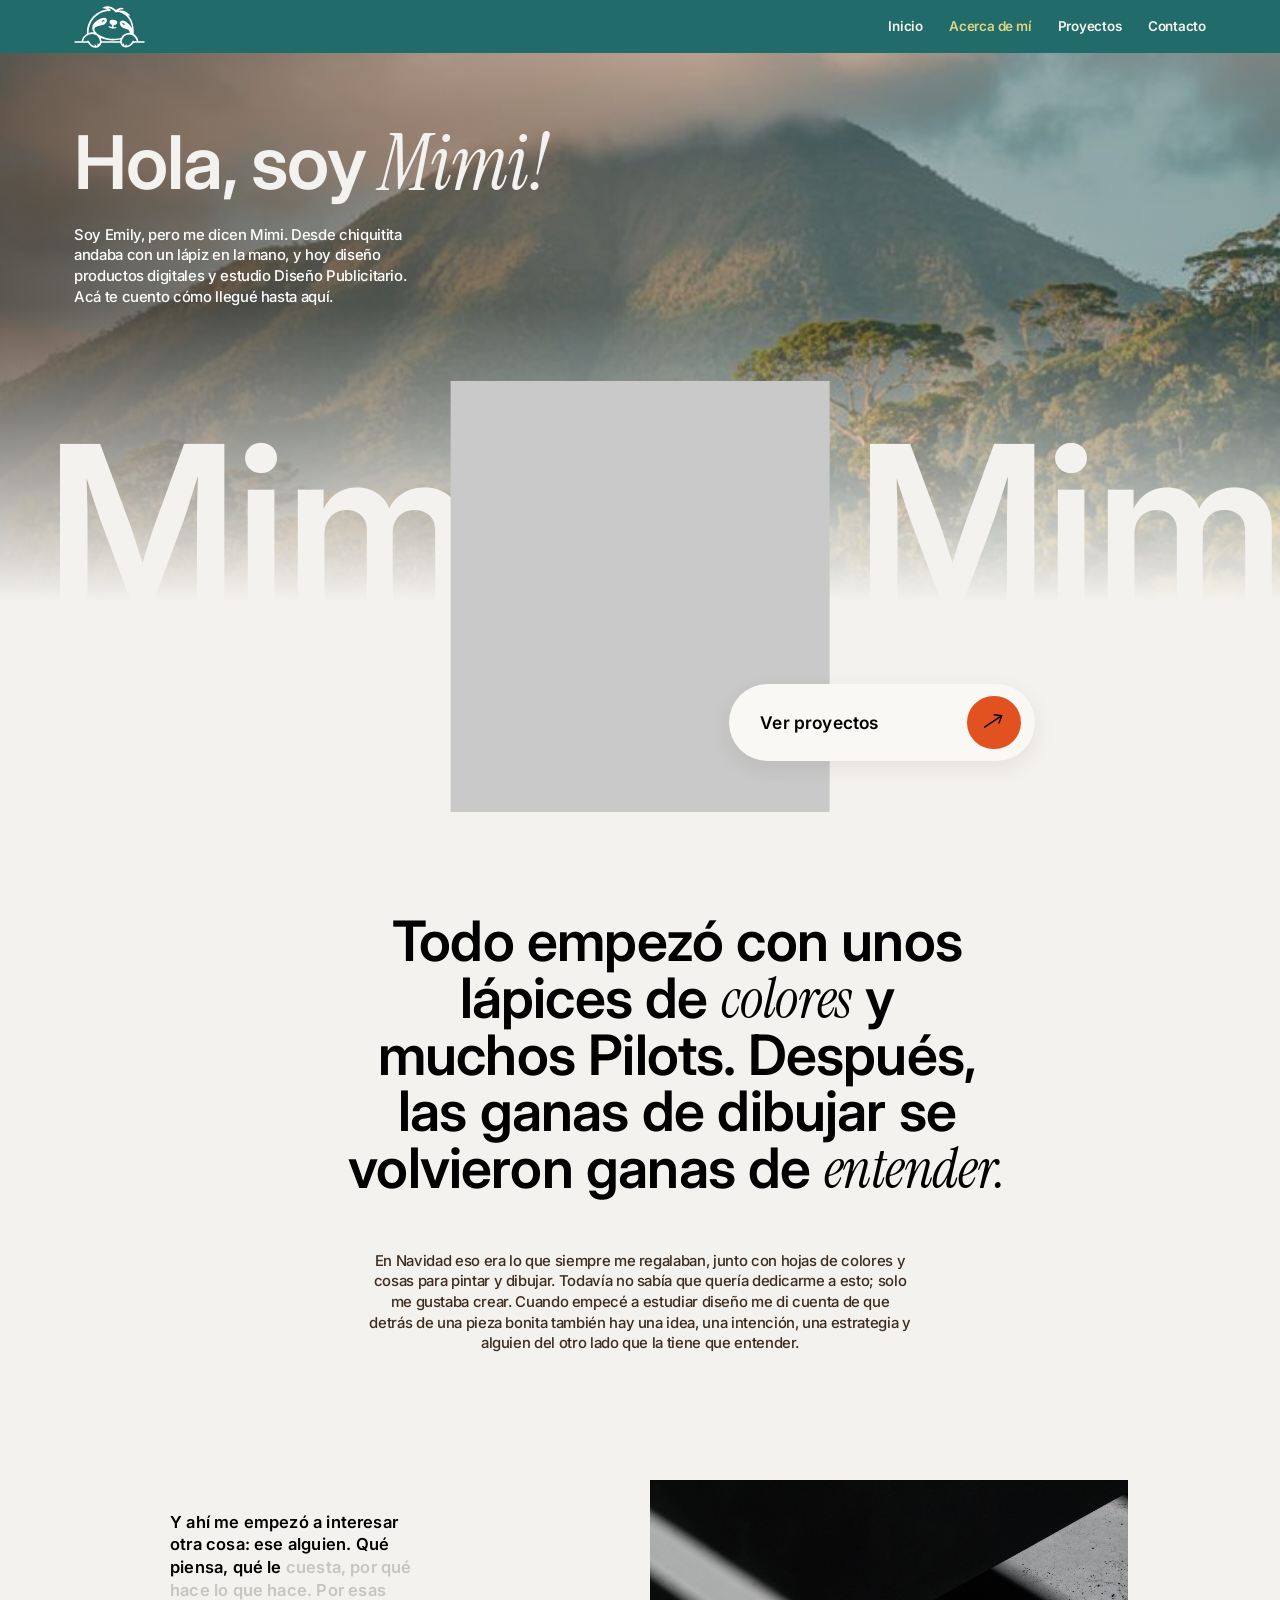
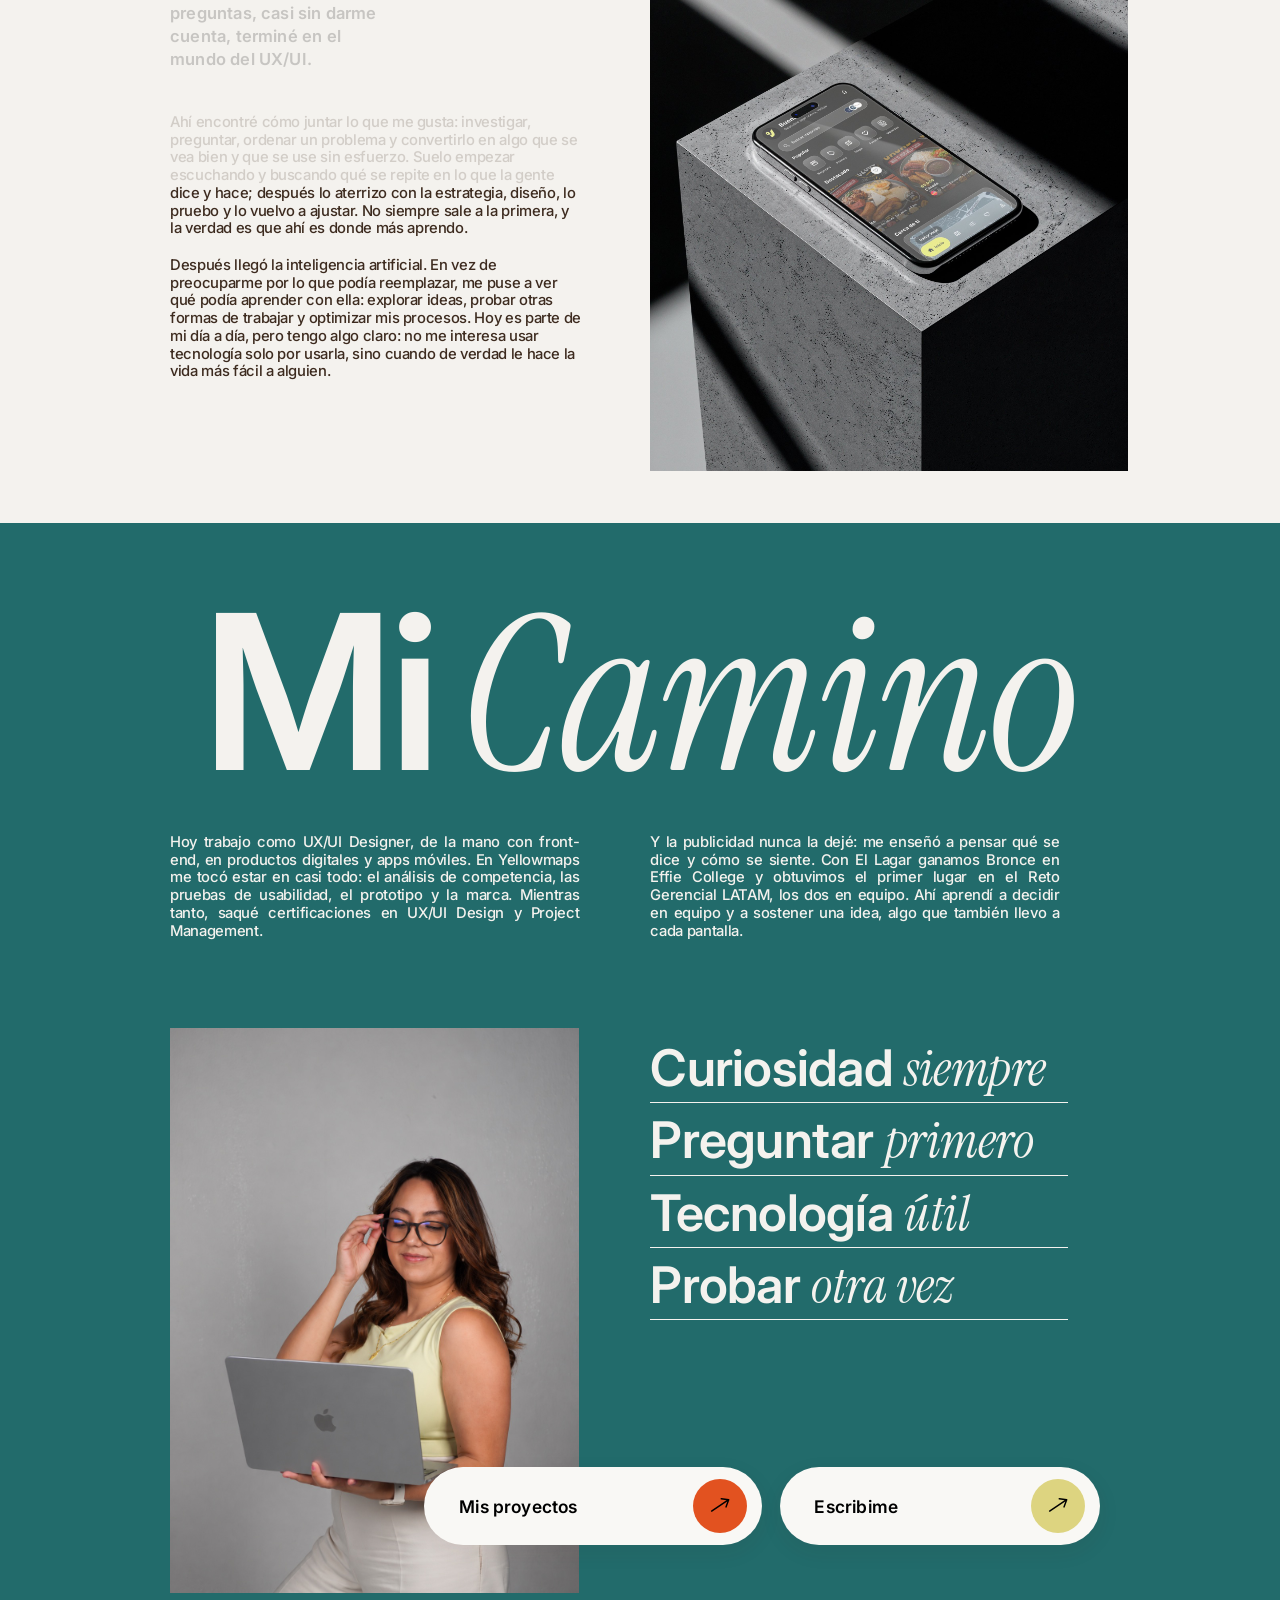
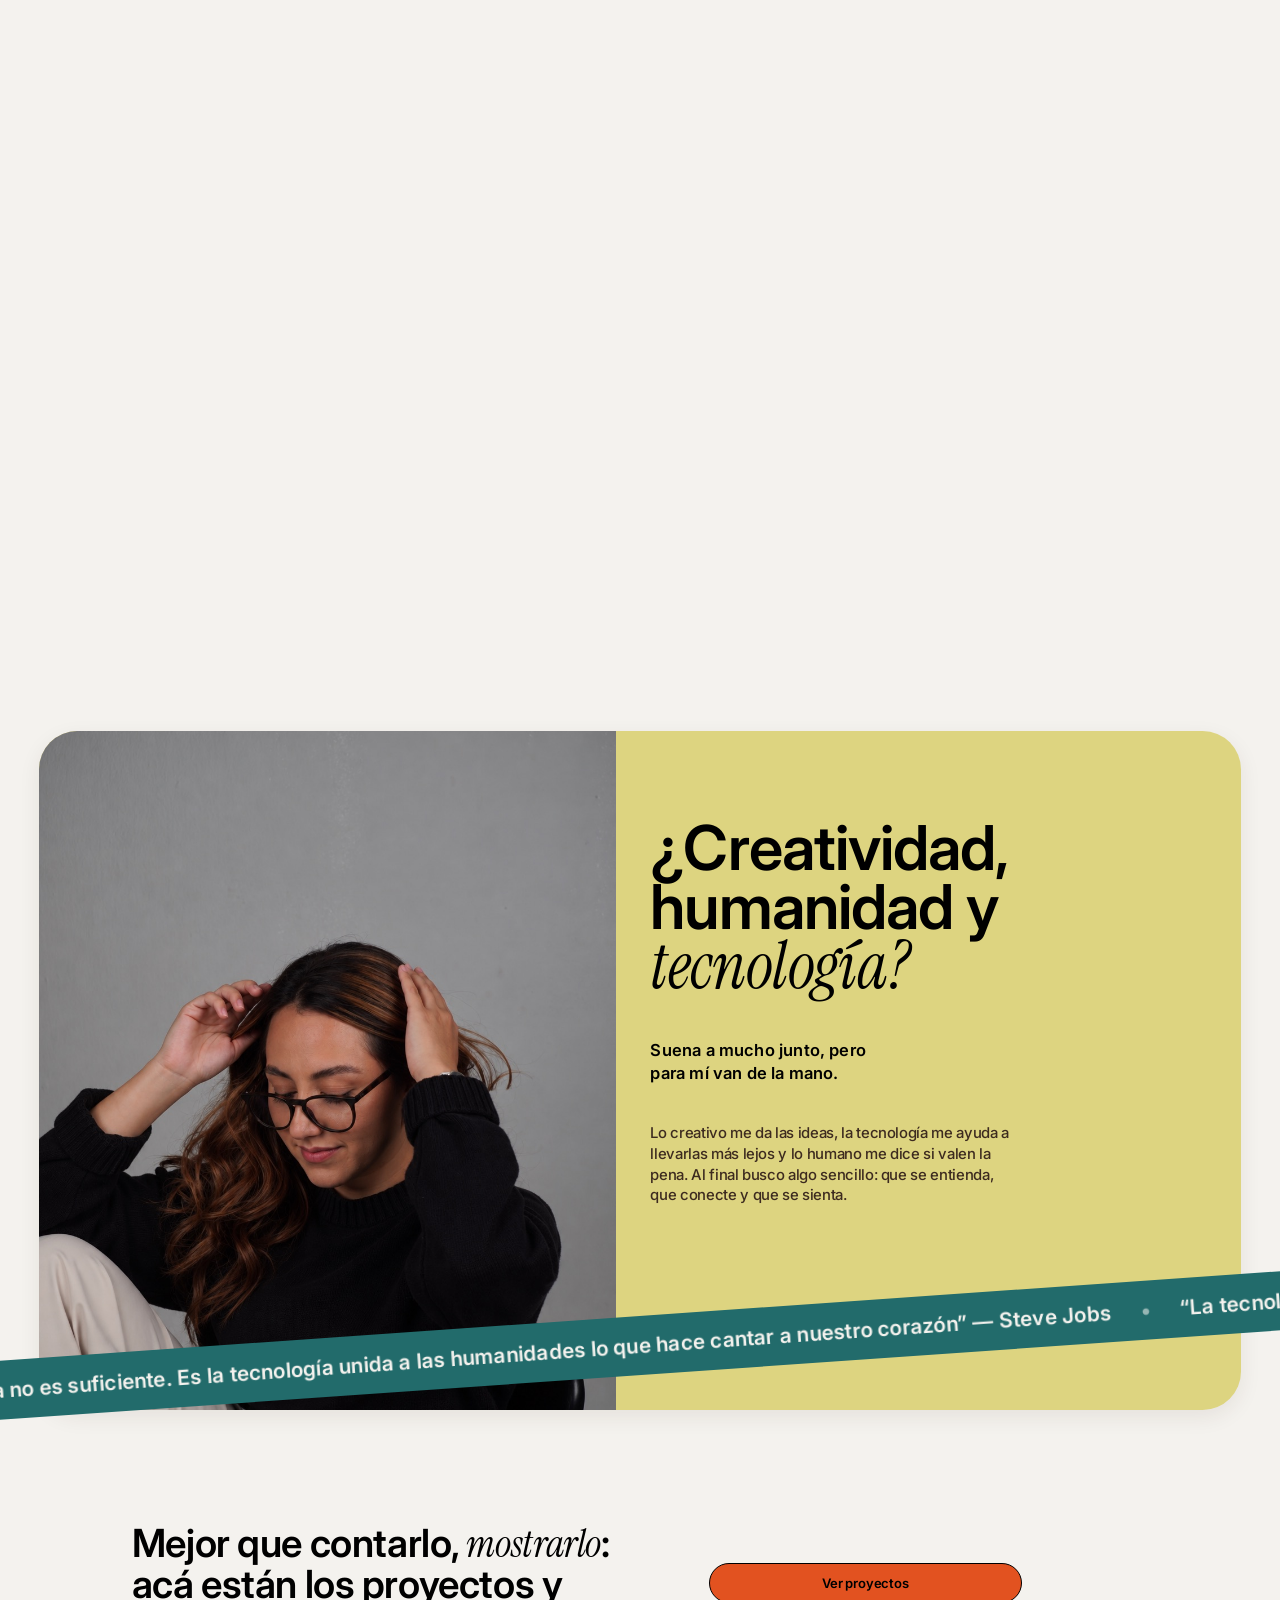
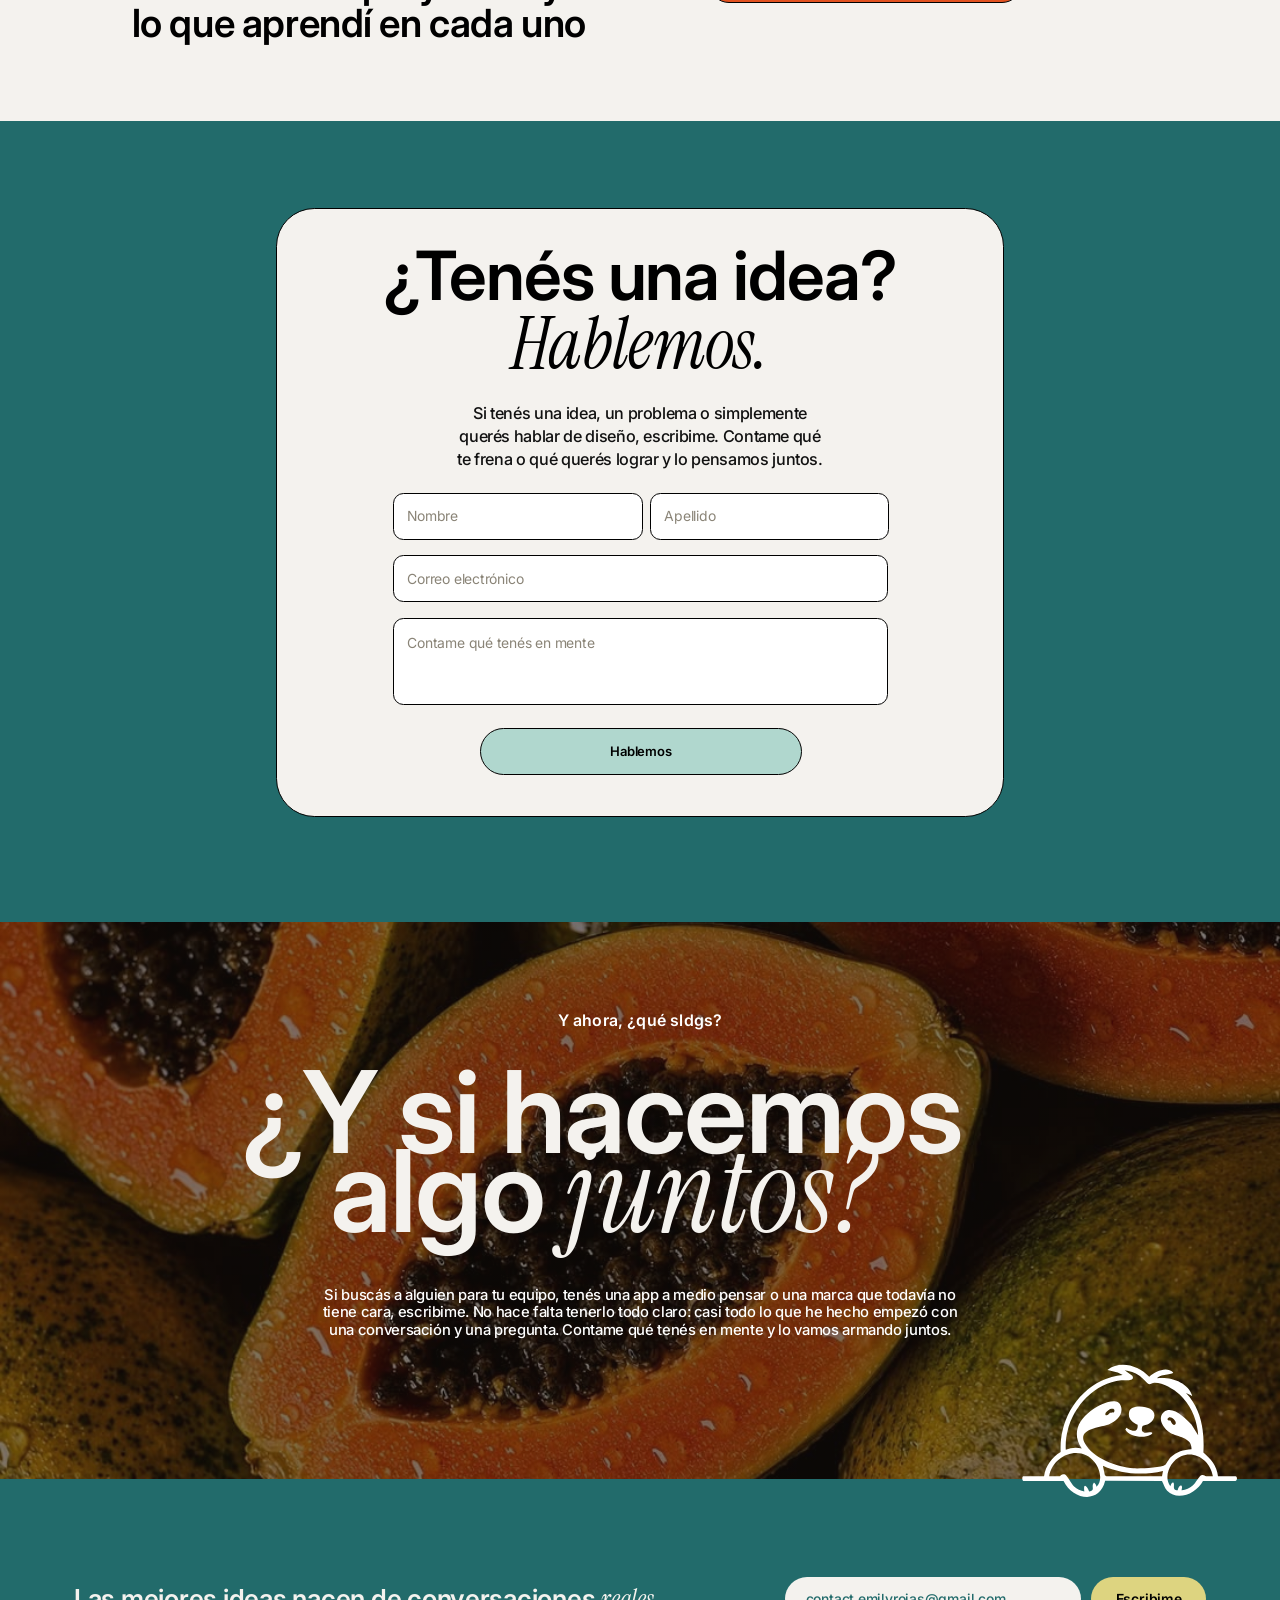
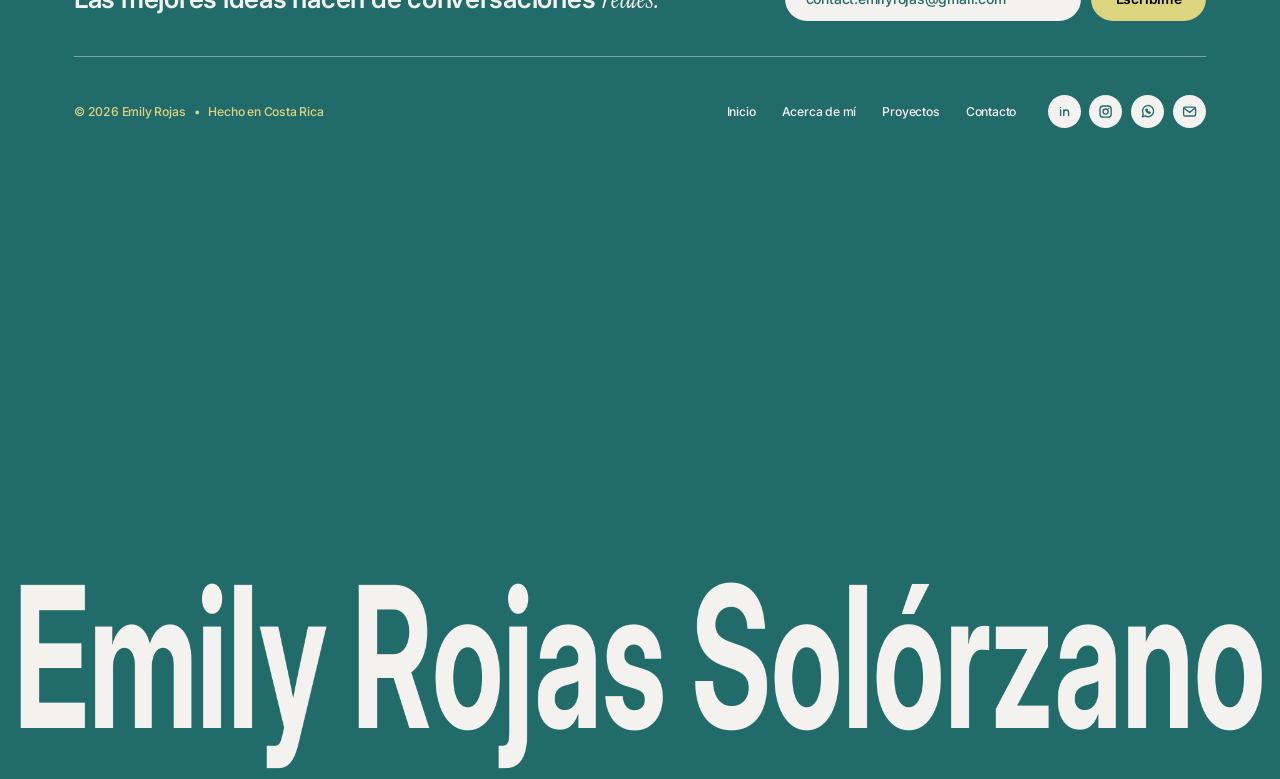
==== commit 86b59071: "cambios" ====
--- a/about.html
+++ b/about.html
@@ -8,7 +8,7 @@
 <link rel="preconnect" href="https://fonts.googleapis.com">
 <link rel="preconnect" href="https://fonts.gstatic.com" crossorigin>
 <link href="https://fonts.googleapis.com/css2?family=Inter:ital,wght@0,300;0,400;0,500;0,600;0,700;0,800;1,500&family=Inter+Tight:wght@400;500;700;800&family=Instrument+Serif:ital@0;1&family=Shrikhand&display=swap" rel="stylesheet">
-<link rel="stylesheet" href="assets/css/style.css?v=20261013">
+<link rel="stylesheet" href="assets/css/style.css?v=20261020">
 </head>
 <body>
 
@@ -139,7 +139,7 @@
         <input type="text" name="last" placeholder="Apellido" aria-label="Apellido" class="f-last">
         <input type="email" name="email" placeholder="Correo electrónico" aria-label="Correo electrónico" class="f-email" required>
         <textarea name="message" placeholder="Contame qué tenés en mente" aria-label="Contame qué tenés en mente" class="f-message" required></textarea>
-        <button type="submit" class="f-submit">HABLEMOS</button>
+        <button type="submit" class="f-submit">Hablemos</button>
       </form>
     </div>
   </section>
@@ -149,7 +149,7 @@
 
   <!-- FINAL CTA -->
   <section class="cta cta--compact">
-    <p class="cta-eyebrow">Y AHORA, ¿QUÉ SIGUE?</p>
+    <p class="cta-eyebrow">Y ahora, ¿qué sigue?</p>
     <h2 class="cta-title">¿Y si hacemos <br>algo <em>juntos?</em></h2>
     <p class="cta-text">Si buscás a alguien para tu equipo, tenés una app a medio pensar o una marca que todavía no tiene cara, escribime. No hace falta tenerlo todo claro: casi todo lo que he hecho empezó con una conversación y una pregunta. Contame qué tenés en mente y lo vamos armando juntos.</p>
     <img class="cta-sloth" src="assets/img/perezoso/perezoso-02-blanco-animado.svg" alt="" aria-hidden="true">
@@ -158,20 +158,35 @@
 </main>
 
 <footer class="site-footer">
-    <div class="foot-mid">
-      <p class="foot-tag">Las mejores ideas<br>nacen de<br>conversaciones <em>reales.</em></p>
-      <div class="foot-links">
-        <a href="mailto:contact.emilyrojas@gmail.com" class="pill"><span>Email</span><i class="pill-icon pill-orange"><svg viewBox="0 0 24 24" aria-hidden="true"><path d="M3.5 16.5 20 5.5M12.8 4.6 20 5.5l-2.6 7"/></svg></i></a>
-        <a href="https://www.linkedin.com/in/emilyyrojasss/" target="_blank" rel="noopener" class="pill"><span>LinkedIn</span><i class="pill-icon pill-butter"><svg viewBox="0 0 24 24" aria-hidden="true"><path d="M3.5 16.5 20 5.5M12.8 4.6 20 5.5l-2.6 7"/></svg></i></a>
-        <a href="https://www.instagram.com/emilyrojas.ptf/" target="_blank" rel="noopener" class="pill"><span>Instagram</span><i class="pill-icon pill-lavender"><svg viewBox="0 0 24 24" aria-hidden="true"><path d="M3.5 16.5 20 5.5M12.8 4.6 20 5.5l-2.6 7"/></svg></i></a>
-        <a href="https://wa.me/50683122993?text=Hola%20Emily%2C%20vi%20tu%20portafolio%20y%20me%20gustar%C3%ADa%20hablar%20contigo." target="_blank" rel="noopener" class="pill"><span>WhatsApp</span><i class="pill-icon pill-passion"><svg viewBox="0 0 24 24" aria-hidden="true"><path d="M3.5 16.5 20 5.5M12.8 4.6 20 5.5l-2.6 7"/></svg></i></a>
+    <div class="foot-card">
+      <div class="foot-top">
+        <p class="foot-tag">Las mejores ideas nacen de conversaciones <em>reales.</em></p>
+        <div class="foot-write">
+          <a href="mailto:contact.emilyrojas@gmail.com" class="foot-mail">contact.emilyrojas@gmail.com</a>
+          <a href="contact.html" class="foot-go">Escribime</a>
+        </div>
+      </div>
+
+      <a href="index.html" class="foot-mark">Emily Rojas Solórzano</a>
+
+      <div class="foot-bottom">
+        <p class="foot-credit">&copy; 2026 Emily Rojas <span aria-hidden="true">•</span> Hecho en Costa Rica</p>
+        <nav class="foot-nav" aria-label="Pie de página">
+          <a href="index.html">Inicio</a>
+          <a href="about.html">Acerca de mí</a>
+          <a href="services.html">Proyectos</a>
+          <a href="contact.html">Contacto</a>
+        </nav>
+        <div class="foot-social">
+          <a href="https://www.linkedin.com/in/emilyyrojasss/" target="_blank" rel="noopener" aria-label="LinkedIn"><svg viewBox="0 0 24 24" aria-hidden="true"><path d="M7 10v7M7 7v.01M11 17v-7M11 13.5c0-2 1.2-3.5 3-3.5s3 1.2 3 3.5V17"/></svg></a>
+          <a href="https://www.instagram.com/emilyrojas.ptf/" target="_blank" rel="noopener" aria-label="Instagram"><svg viewBox="0 0 24 24" aria-hidden="true"><rect x="5" y="5" width="14" height="14" rx="4"/><circle cx="12" cy="12" r="3.2"/><path d="M16 8v.01"/></svg></a>
+          <a href="https://wa.me/50683122993?text=Hola%20Emily%2C%20vi%20tu%20portafolio%20y%20me%20gustar%C3%ADa%20hablar%20contigo." target="_blank" rel="noopener" aria-label="WhatsApp"><svg viewBox="0 0 24 24" aria-hidden="true"><path d="M5.5 18.5 6.6 15A7 7 0 1 1 9 17.4z"/><path d="M9.7 9.6c.3 1.8 2.6 4.1 4.6 4.6l.9-1.1-1.5-.8-.6.6c-.8-.4-1.5-1.1-1.9-1.9l.6-.6-.8-1.5z"/></svg></a>
+          <a href="mailto:contact.emilyrojas@gmail.com" aria-label="Email"><svg viewBox="0 0 24 24" aria-hidden="true"><rect x="4.5" y="6.5" width="15" height="11" rx="2"/><path d="m5 7.5 7 5.5 7-5.5"/></svg></a>
+        </div>
       </div>
     </div>
-
-    <a href="index.html" class="foot-mark">Emily Rojas Solórzano</a>
-    <p class="foot-credit">&copy; 2026 Emily Rojas</p>
   </footer>
 
-<script src="assets/js/main.js?v=20261013"></script>
+<script src="assets/js/main.js?v=20261020"></script>
 </body>
 </html>
--- a/assets/css/style.css
+++ b/assets/css/style.css
@@ -19,6 +19,22 @@
 
   --text-body: #3d2b1f;
   --ink: #111;
+
+  /* layout grid (desktop): 12 columns, 85u side margins, 24u gutters.
+     Column n starts at 85u + (n - 1) × 110.33u. Left-aligned text starts on one of these */
+  --grid-m: calc(var(--u) * 85);
+  --col-2: calc(var(--u) * 195.33);
+  --col-3: calc(var(--u) * 305.67);
+  --col-7: calc(var(--u) * 747);
+
+  /* type standard (Apple reference): sentence case everywhere, no wide tracking.
+     Values are in em so they hold at every size */
+  --tracking-display: -0.015em; /* big titles */
+  --tracking-heading: -0.01em;  /* mid titles, 36–56u */
+  --tracking-kicker: 0.011em;   /* semibold labels and subtitles, 18–30u */
+  --tracking-body: -0.022em;    /* paragraphs */
+  --tracking-small: -0.016em;   /* small text: meta, buttons, tags, fields */
+  --tracking-accent: -0.01em;   /* serif italic accent inside titles */
 
   --font-serif: "Instrument Serif", "Playfair Display", Georgia, serif;
 
@@ -51,6 +67,8 @@
   font-family: var(--font-sans);
   color: var(--black);
   background: var(--paper);
+  font-weight: 500; /* text a step heavier than regular */
+  letter-spacing: var(--tracking-body);
   -webkit-font-smoothing: antialiased;
   overflow-x: hidden;
 }
@@ -66,7 +84,7 @@
   right: 0;
   z-index: 20;
   height: var(--nav-h);
-  padding: 0 calc(var(--u) * 33) 0 calc(var(--u) * 22);
+  padding: 0 var(--grid-m);
   display: flex;
   align-items: center;
   justify-content: space-between;
@@ -91,8 +109,7 @@
 .main-nav a {
   font-size: calc(var(--u) * 15.5);
   font-weight: 600;
-  letter-spacing: 0.09em;
-  text-transform: uppercase;
+  letter-spacing: var(--tracking-small);
   line-height: 1;
 }
 
@@ -146,10 +163,10 @@
   position: absolute;
   z-index: 3;
   top: calc(var(--u) * 53);
-  left: calc(var(--u) * 33);
+  left: var(--grid-m);
   margin: 0;
   font-size: calc(var(--u) * 22);
-  font-weight: 400;
+  font-weight: 500;
   line-height: calc(var(--u) * 26.5);
   letter-spacing: 0;
 }
@@ -168,7 +185,7 @@
   font-size: calc(var(--u) * 150);
   font-weight: 600;
   line-height: 0.62;
-  letter-spacing: -0.075em;
+  letter-spacing: var(--tracking-display);
   text-align: center;
   white-space: nowrap;
 }
@@ -178,7 +195,7 @@
   font-style: italic;
   font-weight: 400;
   font-size: 1.1em;
-  letter-spacing: -0.04em;
+  letter-spacing: var(--tracking-accent);
   -webkit-text-stroke: calc(var(--u) * 5) currentColor;
 }
 
@@ -196,10 +213,9 @@
   color: var(--black);
   font-size: calc(var(--u) * 17);
   font-weight: 600;
-  letter-spacing: 0.1em;
+  letter-spacing: var(--tracking-small);
   line-height: calc(var(--u) * 24);
   text-align: center;
-  text-transform: uppercase;
 }
 .hero-badge svg {
   position: absolute;
@@ -249,8 +265,7 @@
   font-family: var(--font-sans);
   font-size: calc(var(--u) * 24);
   font-weight: 600;
-  letter-spacing: 0.04em;
-  text-transform: uppercase;
+  letter-spacing: var(--tracking-kicker);
 }
 .ribbon-dot { font-size: calc(var(--u) * 24); font-weight: 600; opacity: 0.55; }
 /* logos are painted with the text colour (mask), so they always match it */
@@ -297,7 +312,7 @@
   font-size: calc(var(--u) * 66);
   font-weight: 600;
   line-height: 0.98;
-  letter-spacing: -0.055em;
+  letter-spacing: var(--tracking-display);
   word-spacing: -0.03em;
 }
 .intro-title em {
@@ -306,7 +321,7 @@
   font-weight: 400;
   font-size: 1em;
   line-height: 0;
-  letter-spacing: -0.05em;
+  letter-spacing: var(--tracking-accent);
 }
 
 .intro-copy {
@@ -326,8 +341,8 @@
 .about-inner {
   display: grid;
   grid-template-columns: calc(var(--u) * 498) calc(var(--u) * 470);
-  column-gap: calc(var(--u) * 76);
-  margin-left: calc(var(--u) * 220);
+  column-gap: calc(var(--col-7) - var(--col-2) - var(--u) * 498); /* copy starts on column 7 */
+  margin-left: var(--col-2);
 }
 
 .about-photo {
@@ -365,7 +380,7 @@
   font-size: calc(var(--u) * 85);
   font-weight: 600;
   line-height: 1;
-  letter-spacing: -0.055em;
+  letter-spacing: var(--tracking-display);
   word-spacing: -0.03em;
   white-space: nowrap;
 }
@@ -375,7 +390,7 @@
   font-weight: 400;
   font-size: 1.04em;
   line-height: 0;
-  letter-spacing: -0.05em;
+  letter-spacing: var(--tracking-accent);
 }
 
 .about-sub {
@@ -383,9 +398,8 @@
   font-family: var(--font-sans);
   font-size: calc(var(--u) * 19);
   font-weight: 600;
-  letter-spacing: 0.13em;
+  letter-spacing: var(--tracking-kicker);
   line-height: calc(var(--u) * 26.4);
-  text-transform: uppercase;
 }
 
 .about-text {
@@ -419,8 +433,7 @@
   font-family: var(--font-sans);
   font-size: calc(var(--u) * 20);
   font-weight: 600;
-  letter-spacing: 0.1em;
-  text-transform: uppercase;
+  letter-spacing: var(--tracking-kicker);
   transition: transform 0.2s ease;
 }
 .pill:hover { transform: translateY(calc(var(--u) * -2)); }
@@ -461,7 +474,7 @@
   font-size: calc(var(--u) * 139);
   font-weight: 600;
   line-height: 1.095;
-  letter-spacing: -0.02em;
+  letter-spacing: var(--tracking-display);
   word-spacing: -0.05em;
 }
 .feel-title em {
@@ -470,7 +483,7 @@
   font-weight: 400;
   font-size: 1.1em;
   line-height: 0;
-  letter-spacing: -0.04em;
+  letter-spacing: var(--tracking-accent);
 }
 
 .feel-card {
@@ -520,7 +533,7 @@
 }
 .hs-head { display: flex; align-items: flex-end; justify-content: space-between; padding: 0 calc(var(--u) * 85); }
 .hs-head .feel-title { margin: 0; font-size: calc(var(--u) * 110); line-height: 0.95; }
-.hs-count { margin: 0 0 calc(var(--u) * 10); white-space: nowrap; font-size: calc(var(--u) * 15); font-weight: 500; letter-spacing: 0.16em; color: rgba(244, 242, 238, 0.7); }
+.hs-count { margin: 0 0 calc(var(--u) * 10); white-space: nowrap; font-size: calc(var(--u) * 15); font-weight: 500; letter-spacing: var(--tracking-small); color: rgba(244, 242, 238, 0.7); }
 .hs-now { color: var(--lime); }
 .hs-track {
   display: flex;
@@ -544,18 +557,18 @@
 }
 .hs-info + .hs-shot { margin-left: calc(var(--u) * 6); }
 .hs-shot + .hs-info { margin-left: calc(var(--u) * 70); }
-.hs-num { margin: 0; font-size: calc(var(--u) * 15); font-weight: 500; letter-spacing: 0.14em; color: var(--lime); }
+.hs-num { margin: 0; font-size: calc(var(--u) * 15); font-weight: 500; letter-spacing: var(--tracking-small); color: var(--lime); }
 .hs-name {
   margin: calc(var(--u) * 18) 0 0;
   font-family: var(--font-display);
   font-size: calc(var(--u) * 72);
   font-weight: 600;
   line-height: 0.95;
-  letter-spacing: -0.04em;
-}
-.hs-sub { margin: calc(var(--u) * 10) 0 0; font-family: var(--font-display); font-size: calc(var(--u) * 24); font-weight: 600; letter-spacing: -0.03em; }
-.hs-sub em, .hs-end-title em { font-family: var(--font-serif); font-style: italic; font-weight: 400; font-size: 1.12em; letter-spacing: -0.01em; }
-.hs-client { margin: calc(var(--u) * 12) 0 0; font-size: calc(var(--u) * 13); letter-spacing: 0.14em; text-transform: uppercase; color: rgba(244, 242, 238, 0.7); }
+  letter-spacing: var(--tracking-display);
+}
+.hs-sub { margin: calc(var(--u) * 10) 0 0; font-family: var(--font-display); font-size: calc(var(--u) * 24); font-weight: 600; letter-spacing: var(--tracking-kicker); }
+.hs-sub em, .hs-end-title em { font-family: var(--font-serif); font-style: italic; font-weight: 400; font-size: 1.12em; letter-spacing: var(--tracking-accent); }
+.hs-client { margin: calc(var(--u) * 12) 0 0; font-size: calc(var(--u) * 13); letter-spacing: var(--tracking-small); color: rgba(244, 242, 238, 0.7); }
 .hs-text { margin: calc(var(--u) * 22) 0 0; font-size: calc(var(--u) * 16); line-height: 1.5; color: rgba(244, 242, 238, 0.85); }
 /* what was done, as one plain line of text separated by dots (no boxes) */
 .hs-tags { display: flex; flex-wrap: wrap; margin: calc(var(--u) * 18) 0 0; padding: 0; list-style: none; font-size: calc(var(--u) * 15); color: var(--paper); }
@@ -567,8 +580,7 @@
   margin-top: auto;
   font-size: calc(var(--u) * 14);
   font-weight: 600;
-  letter-spacing: 0.14em;
-  text-transform: uppercase;
+  letter-spacing: var(--tracking-small);
 }
 .hs-link .pill-icon { width: calc(var(--u) * 50); height: calc(var(--u) * 50); transition: transform 0.3s ease; }
 .hs-info:hover .hs-link .pill-icon, .hs-end:hover .hs-link .pill-icon { transform: rotate(45deg); }
@@ -585,7 +597,7 @@
 .hs-shot img { display: block; width: 112%; max-width: none; height: 100%; object-fit: cover; translate: var(--px, -5%) 0; transition: scale 0.6s cubic-bezier(0.2, 0.7, 0.2, 1); }
 .hs-shot:hover img { scale: 1.04; }
 .hs-end { justify-content: center; margin-left: calc(var(--u) * 70); width: calc(var(--u) * 520); }
-.hs-end-title { margin: 0 0 calc(var(--u) * 36); font-family: var(--font-display); font-size: calc(var(--u) * 46); font-weight: 600; line-height: 1.02; letter-spacing: -0.04em; }
+.hs-end-title { margin: 0 0 calc(var(--u) * 36); font-family: var(--font-display); font-size: calc(var(--u) * 46); font-weight: 600; line-height: 1.02; letter-spacing: var(--tracking-heading); }
 .hs-end .hs-link { margin-top: 0; }
 /* one dashed thread runs along the top of the whole track; it fills in lime up to the middle of the
    screen, and each case hangs from it with its dashed border and a dot that lights up when reached */
@@ -630,14 +642,14 @@
   font-size: calc(var(--u) * 44.5);
   font-weight: 600;
   line-height: 1.01;
-  letter-spacing: -0.045em;
+  letter-spacing: var(--tracking-heading);
   word-spacing: -0.03em;
 }
 .feel-cta-title em {
   font-family: var(--font-serif);
   font-style: italic;
   font-weight: 400;
-  letter-spacing: -0.05em;
+  letter-spacing: var(--tracking-accent);
 }
 
 .btn-learn {
@@ -655,14 +667,14 @@
    screen: the container gets a tail (::after) and the next section is pulled up over it,
    so "Why" slides over the pinned fan instead of the last cards squeezing together. */
 .coaching,
-.coaching + .why { --fan-tail: max(calc(var(--fan-u) * 1010), 100svh); }
-/* The last pinned card ends 945 units down: on short windows the whole fan scales down
+.coaching + .why { --fan-tail: max(calc(var(--fan-u) * 1226), 100svh); }
+/* The last pinned card (seventh) ends 1161 units down: on short windows the whole fan scales down
    (same proportions) so it never runs past the bottom of the screen. */
 .coaching,
 .coaching + .why { --fan-u: var(--u); }
 @media (min-width: 801px) {
   .coaching,
-  .coaching + .why { --fan-u: min(calc(100vw / 1470), calc(100svh / 985)); }
+  .coaching + .why { --fan-u: min(calc(100vw / 1470), calc(100svh / 1201)); }
   .coaching { --u: var(--fan-u); }
 }
 .coaching { padding: calc(var(--u) * 150) 0 0; }
@@ -686,39 +698,52 @@
   height: calc(var(--u) * 400);
   background: var(--wave);
 }
-.coach-card--group .coach-title { top: calc(var(--u) * 18); left: calc(var(--u) * 57); }
-.coach-card--group .coach-photo { top: calc(var(--u) * 119); left: calc(var(--u) * 56); }
-.coach-card--group .coach-copy { top: calc(var(--u) * 163); left: calc(var(--u) * 441); }
+.coach-card--group .coach-title { top: calc(var(--u) * 18); }
+.coach-card--group .coach-photo { top: calc(var(--u) * 119); }
+.coach-card--group .coach-copy { top: calc(var(--u) * 163); }
+
+.coach-card--pmi {
+  height: calc(var(--u) * 400);
+  background: var(--lime);
+}
+.coach-card--pmi .coach-title { top: calc(var(--u) * 18); }
+.coach-card--pmi .coach-photo { top: calc(var(--u) * 119); }
+.coach-card--pmi .coach-copy { top: calc(var(--u) * 163); }
 
 .coach-card--intensive {
   height: calc(var(--u) * 392);
   background: var(--papaya);
 }
-.coach-card--intensive .coach-title { top: calc(var(--u) * 18); left: calc(var(--u) * 55); }
-.coach-card--intensive .coach-photo { top: calc(var(--u) * 124); left: calc(var(--u) * 54); }
-.coach-card--intensive .coach-copy { top: calc(var(--u) * 169); left: calc(var(--u) * 440); }
+.coach-card--intensive .coach-title { top: calc(var(--u) * 18); }
+.coach-card--intensive .coach-photo { top: calc(var(--u) * 124); }
+.coach-card--intensive .coach-copy { top: calc(var(--u) * 169); }
 
 .coach-card--fourth,
-.coach-card--fifth { height: calc(var(--u) * 392); }
+.coach-card--fifth,
+.coach-card--volcan { height: calc(var(--u) * 392); }
 .coach-card--fourth { background: var(--passion); }
 .coach-card--fifth { background: var(--mango); }
+.coach-card--volcan { background: var(--wave); }
 .coach-card--fourth .coach-title,
-.coach-card--fifth .coach-title { top: calc(var(--u) * 18); left: calc(var(--u) * 55); }
+.coach-card--fifth .coach-title,
+.coach-card--volcan .coach-title { top: calc(var(--u) * 18); }
 .coach-card--fourth .coach-photo,
-.coach-card--fifth .coach-photo { top: calc(var(--u) * 124); left: calc(var(--u) * 54); }
+.coach-card--fifth .coach-photo,
+.coach-card--volcan .coach-photo { top: calc(var(--u) * 124); }
 .coach-card--fourth .coach-copy,
-.coach-card--fifth .coach-copy { top: calc(var(--u) * 169); left: calc(var(--u) * 440); }
+.coach-card--fifth .coach-copy,
+.coach-card--volcan .coach-copy { top: calc(var(--u) * 169); }
 
 .coach-title {
   position: absolute;
   top: calc(var(--u) * 15);
-  left: calc(var(--u) * 62);
+  left: calc(var(--u) * 56); /* every card: title and photo on one inner margin */
   margin: 0;
   font-family: var(--font-display);
   font-size: calc(var(--u) * 77);
   font-weight: 600;
   line-height: 1;
-  letter-spacing: -0.045em;
+  letter-spacing: var(--tracking-display);
   word-spacing: -0.03em;
   white-space: nowrap;
 }
@@ -727,7 +752,7 @@
   font-style: italic;
   font-weight: 400;
   line-height: 0;
-  letter-spacing: -0.04em;
+  letter-spacing: var(--tracking-accent);
 }
 
 .coach-arrow {
@@ -739,7 +764,7 @@
 .coach-photo {
   position: absolute;
   top: calc(var(--u) * 131);
-  left: calc(var(--u) * 63);
+  left: calc(var(--u) * 56);
   width: calc(var(--u) * 317);
   height: calc(var(--u) * 224); /* landscape frame: the certificates show whole */
   background-size: cover;
@@ -747,9 +772,12 @@
 }
 .coach-photo--individual { background-image: url("../img/certificados/cert-lci-ux-ui.png"); }
 .coach-photo--group { background-image: url("../img/certificados/cert-lci-project-management.png"); }
+.coach-photo--pmi { background-image: url("../img/certificados/cert-pmi-project-management-ready.jpg"); }
 .coach-photo--intensive { background-image: url("../img/certificados/cert-effie-bronce.jpg"); }
 .coach-photo--fourth { background-image: url("../img/certificados/cert-reto-gerencial-latam.jpg"); }
 .coach-photo--fifth { background-image: url("../img/certificados/effie-college-costa-rica.png"); }
+/* the Volcán poster is portrait: the frame shows the two of us, zoom opens the whole poster */
+.coach-photo--volcan { background-image: url("../img/certificados/volcan-estudiantes-2026.jpg"); background-size: cover; background-position: center 38%; }
 [data-zoom] { cursor: zoom-in; }
 [data-zoom]:focus-visible { outline: 2px solid var(--black); outline-offset: 3px; }
 
@@ -774,6 +802,7 @@
 /* certificates keep their full landscape shape inside the frame */
 .coach-photo--individual,
 .coach-photo--group,
+.coach-photo--pmi,
 .coach-photo--intensive,
 .coach-photo--fourth,
 .coach-photo--fifth {
@@ -782,9 +811,10 @@
   background-size: contain;
   background-position: center;
 }
-/* the LCI certificates are taller (1.29:1) than the other two (1.41:1): their frame matches, so no white side bars */
+/* the LCI and PMI certificates are taller (~1.3:1) than the other two (1.41:1): their frame matches, so no white side bars */
 .coach-photo--individual,
-.coach-photo--group {
+.coach-photo--group,
+.coach-photo--pmi {
   height: calc(var(--u) * 246);
   background-size: cover;
 }
@@ -792,7 +822,7 @@
 .coach-copy {
   position: absolute;
   top: calc(var(--u) * 174);
-  left: calc(var(--u) * 448);
+  left: calc(var(--u) * 440); /* same text column in every card */
   width: calc(var(--u) * 425);
 }
 .coach-sub {
@@ -800,9 +830,8 @@
   font-family: var(--font-sans);
   font-size: calc(var(--u) * 19);
   font-weight: 600;
-  letter-spacing: 0.138em;
+  letter-spacing: var(--tracking-kicker);
   line-height: calc(var(--u) * 26.4);
-  text-transform: uppercase;
   white-space: nowrap;
 }
 .coach-text {
@@ -829,7 +858,7 @@
   font-size: calc(var(--u) * 92);
   font-weight: 600;
   line-height: 1;
-  letter-spacing: -0.057em;
+  letter-spacing: var(--tracking-display);
   word-spacing: -0.03em;
 }
 .why-title em {
@@ -837,14 +866,14 @@
   font-style: italic;
   font-weight: 400;
   line-height: 0;
-  letter-spacing: -0.06em;
+  letter-spacing: var(--tracking-accent);
 }
 
 .why-grid {
   display: grid;
-  grid-template-columns: calc(var(--u) * 445) calc(var(--u) * 474);
-  column-gap: calc(var(--u) * 57);
-  margin-left: calc(var(--u) * 235);
+  grid-template-columns: calc(var(--col-7) - var(--col-3) - var(--u) * 24) calc(var(--u) * 474); /* photo = columns 3–6 */
+  column-gap: calc(var(--u) * 24);
+  margin-left: var(--col-3);
   text-align: left;
 }
 
@@ -864,9 +893,8 @@
   font-family: var(--font-sans);
   font-size: calc(var(--u) * 19);
   font-weight: 600;
-  letter-spacing: 0.13em;
+  letter-spacing: var(--tracking-kicker);
   line-height: calc(var(--u) * 26.2);
-  text-transform: uppercase;
   white-space: nowrap;
 }
 
@@ -915,7 +943,7 @@
   font-size: calc(var(--u) * 87);
   font-weight: 600;
   line-height: 1;
-  letter-spacing: -0.034em;
+  letter-spacing: var(--tracking-display);
   white-space: nowrap;
 }
 .freebie-title em {
@@ -924,7 +952,7 @@
   font-weight: 400;
   font-size: 1.05em;
   line-height: 0;
-  letter-spacing: -0.04em;
+  letter-spacing: var(--tracking-accent);
 }
 
 .freebie-text {
@@ -963,8 +991,7 @@
 .freebie-form input::placeholder,
 .freebie-form textarea::placeholder {
   color: #8a8477;
-  letter-spacing: 0.1em;
-  text-transform: uppercase;
+  letter-spacing: var(--tracking-small);
   opacity: 1;
 }
 .freebie-form input:focus,
@@ -1013,7 +1040,7 @@
   top: calc(var(--u) * 31);
   margin: 0;
 }
-.testi-label--left { left: calc(var(--u) * 24); }
+.testi-label--left { left: var(--grid-m); }
 
 .t-slide { position: absolute; inset: 0; display: none; }
 /* photo, quote, paragraph and name flow in one column centered in the section, so the gaps are the
@@ -1023,7 +1050,7 @@
   flex-direction: column;
   justify-content: center;
   align-items: flex-start;
-  padding: calc(var(--u) * 50) 0 calc(var(--u) * 50) calc(var(--u) * 193);
+  padding: calc(var(--u) * 50) 0 calc(var(--u) * 50) var(--col-2);
   animation: t-in 0.7s ease both;
 }
 @keyframes t-in {
@@ -1072,7 +1099,7 @@
   font-size: calc(var(--u) * 36); /* quotes are longer than the old testimonials */
   font-weight: 600;
   line-height: calc(var(--u) * 40);
-  letter-spacing: -0.04em;
+  letter-spacing: var(--tracking-heading);
   word-spacing: -0.02em;
   white-space: nowrap;
 }
@@ -1082,14 +1109,13 @@
   font-weight: 400;
   font-size: 1.05em;
   line-height: 0;
-  letter-spacing: -0.05em;
+  letter-spacing: var(--tracking-accent);
 }
 
 .t-text b {
   font-family: var(--font-sans);
   font-size: 0.85em;
-  letter-spacing: 0.08em;
-  text-transform: uppercase;
+  letter-spacing: var(--tracking-small);
 }
 .t-text {
   width: calc(var(--u) * 407);
@@ -1106,7 +1132,6 @@
   font-size: calc(var(--u) * 18.3);
   font-weight: 600;
   line-height: calc(var(--u) * 20);
-  text-transform: uppercase;
 }
 
 .t-arrows {
@@ -1180,7 +1205,7 @@
   font-size: calc(var(--u) * 131);
   font-weight: 600;
   line-height: 0.695;
-  letter-spacing: -0.06em;
+  letter-spacing: var(--tracking-display);
   word-spacing: -0.03em;
   white-space: nowrap;
 }
@@ -1190,7 +1215,7 @@
   font-weight: 400;
   font-size: 1.05em;
   line-height: 0;
-  letter-spacing: -0.05em;
+  letter-spacing: var(--tracking-accent);
 }
 
 .cta-text {
@@ -1206,80 +1231,134 @@
 
 .cta .pill { padding-left: calc(var(--u) * 46); }
 
-/* ---------- Footer ---------- */
+/* ---------- Footer ----------
+   One rounded ocean card on the paper page: tagline + mail row, a rule,
+   the big name on the left, then credit / menu / social circles */
 
 .site-footer {
-  position: relative;
-  padding: calc(var(--u) * 55) 0 calc(var(--u) * 24);
+  background: var(--ocean);
+}
+
+/* edge to edge and one screen tall: info on top, the name fills the bottom */
+.foot-card {
+  display: flex;
+  flex-direction: column;
+  min-height: 100svh;
   overflow: hidden;
+  padding: calc(var(--nav-h) + var(--u) * 52) var(--grid-m) 0;
   background: var(--ocean);
   color: var(--paper);
 }
 
-.foot-mid {
+.foot-top {
   display: flex;
-  align-items: flex-start;
+  align-items: center;
   justify-content: space-between;
-  margin: calc(var(--u) * 90) calc(var(--u) * 49) 0 calc(var(--u) * 40);
+  gap: calc(var(--u) * 40);
+  padding-bottom: calc(var(--u) * 40);
+  border-bottom: 1px solid rgba(244, 242, 238, 0.45);
 }
 
 .foot-tag {
-  margin: calc(var(--u) * 9) 0 0;
+  margin: 0;
   font-family: var(--font-display);
-  font-size: calc(var(--u) * 42.5);
-  font-weight: 600;
-  line-height: calc(var(--u) * 44);
-  letter-spacing: -0.042em;
-  word-spacing: -0.03em;
+  font-size: calc(var(--u) * 30);
+  font-weight: 600;
+  line-height: 1.1;
+  letter-spacing: var(--tracking-heading);
   white-space: nowrap;
 }
 .foot-tag em {
   font-family: var(--font-serif);
   font-style: italic;
   font-weight: 400;
-  line-height: 0;
-  letter-spacing: -0.05em;
-}
-
-.foot-links {
+  letter-spacing: var(--tracking-accent);
+}
+
+/* like the reference's email field: a paper pill with the address, then a small lime button */
+.foot-write { flex: none; display: flex; align-items: center; gap: calc(var(--u) * 12); }
+.foot-mail,
+.foot-go {
   display: grid;
-  grid-template-columns: 1fr 1fr;
-  gap: calc(var(--u) * 13);
-  width: calc(var(--u) * 640);
-}
-.foot-links .pill {
-  height: calc(var(--u) * 64);
-  padding: 0 calc(var(--u) * 15) 0 calc(var(--u) * 26);
-  font-size: calc(var(--u) * 17);
+  align-items: center;
+  height: calc(var(--u) * 50);
+  border-radius: var(--radius-pill);
+  font-family: var(--font-sans);
+  font-size: calc(var(--u) * 16);
+  letter-spacing: var(--tracking-small);
   white-space: nowrap;
-}
-.foot-links .pill-icon { width: calc(var(--u) * 46); height: calc(var(--u) * 46); }
-
+  transition: transform 0.2s ease, background 0.2s ease;
+}
+.foot-mail {
+  width: calc(var(--u) * 340);
+  padding: 0 calc(var(--u) * 24);
+  background: var(--paper);
+  color: var(--ocean);
+}
+.foot-go {
+  padding: 0 calc(var(--u) * 28);
+  background: var(--lime);
+  color: var(--black);
+  font-weight: 600;
+}
+.foot-mail:hover,
+.foot-go:hover { transform: translateY(calc(var(--u) * -2)); }
+.foot-go:hover { background: #cbc26a; }
+
+/* the name spans the whole screen. main.js sizes it to the width and, on hover,
+   widens the letters near the cursor while the rest narrow (the total stays full width) */
 .foot-mark {
+  order: 3;
   display: block;
-  margin-top: calc(var(--u) * 46);
+  margin: auto calc(var(--grid-m) * -1 + var(--u) * 16) 0;
+  padding: calc(var(--u) * 40) 0 0.16em; /* room for the y and j descenders */
   font-family: var(--font-display);
-  font-size: calc(var(--u) * 127); /* longer name: same overall width as the original 168u title */
-  font-weight: 600;
-  line-height: 1;
-  letter-spacing: -0.043em;
-  text-align: center;
+  font-size: calc(var(--u) * 122);
+  font-weight: 700;
+  line-height: 0.92;
+  letter-spacing: 0;
   white-space: nowrap;
 }
-
-.foot-credit {
-  margin: calc(var(--u) * 14) 0 0;
-  text-align: center;
+.fm-row { display: flex; }
+.fm-l { display: block; flex: none; }
+.fm-l > span { display: inline-block; transform-origin: 0 50%; will-change: transform; }
+
+.foot-bottom {
+  order: 2;
+  display: flex;
+  align-items: center;
+  gap: calc(var(--u) * 36);
+  margin-top: calc(var(--u) * 44);
   font-family: var(--font-sans);
-  font-size: calc(var(--u) * 11.7);
-  font-weight: 600;
-  letter-spacing: 0.08em;
-  line-height: calc(var(--u) * 16);
-  text-transform: uppercase;
-}
-
-/* home footer has no top row (menu + icons): the tagline block starts higher */
-.site-footer > .foot-mid:first-child { margin-top: calc(var(--u) * 20); }
+  font-size: calc(var(--u) * 14);
+  letter-spacing: var(--tracking-small);
+}
+.foot-credit { margin: 0 auto 0 0; color: var(--lime); }
+.foot-credit span { margin: 0 calc(var(--u) * 6); }
+.foot-nav { display: flex; gap: calc(var(--u) * 30); }
+.foot-nav a { transition: color 0.2s ease; }
+.foot-nav a:hover { color: var(--lime); }
+
+.foot-social { display: flex; gap: calc(var(--u) * 10); }
+.foot-social a {
+  display: grid;
+  place-items: center;
+  width: calc(var(--u) * 38);
+  height: calc(var(--u) * 38);
+  border-radius: 50%;
+  background: var(--paper);
+  transition: transform 0.2s ease, background 0.2s ease;
+}
+.foot-social a:hover { transform: translateY(calc(var(--u) * -2)); background: var(--lime); }
+.foot-social svg {
+  width: 58%;
+  height: 58%;
+  fill: none;
+  stroke: var(--ocean);
+  stroke-width: 1.7;
+  stroke-linecap: round;
+  stroke-linejoin: round;
+}
 
 /* ---------- About page: hero ---------- */
 
@@ -1306,7 +1385,7 @@
   position: absolute;
   z-index: 3;
   top: calc(var(--u) * 144);
-  left: calc(var(--u) * 42);
+  left: var(--grid-m);
 }
 .ab-title {
   margin: 0;
@@ -1315,7 +1394,7 @@
   font-size: calc(var(--u) * 85);
   font-weight: 600;
   line-height: 1;
-  letter-spacing: -0.055em;
+  letter-spacing: var(--tracking-display);
   word-spacing: -0.03em;
   white-space: nowrap;
 }
@@ -1325,7 +1404,7 @@
   font-weight: 400;
   font-size: 1.04em;
   line-height: 0;
-  letter-spacing: -0.05em;
+  letter-spacing: var(--tracking-accent);
 }
 .ab-text {
   width: calc(var(--u) * 397);
@@ -1346,7 +1425,6 @@
   font-size: calc(var(--u) * 248);
   font-weight: 600;
   line-height: 1;
-  text-transform: uppercase;
   pointer-events: none;
 }
 .ab-track {
@@ -1393,7 +1471,7 @@
   margin-bottom: calc(var(--u) * 62);
   font-size: calc(var(--u) * 64);
   line-height: 1.016;
-  letter-spacing: -0.058em;
+  letter-spacing: var(--tracking-display);
   word-spacing: 0.02em;
 }
 
@@ -1402,9 +1480,9 @@
 .ab-story {
   display: grid;
   grid-template-columns: calc(var(--u) * 474) calc(var(--u) * 548);
-  column-gap: calc(var(--u) * 61);
+  column-gap: calc(var(--col-7) - var(--col-2) - var(--u) * 474);
   align-items: start;
-  margin-left: calc(var(--u) * 189);
+  margin-left: var(--col-2);
   padding: calc(var(--u) * 45) 0 calc(var(--u) * 60);
 }
 .ab-story-copy { padding-top: calc(var(--u) * 35); }
@@ -1432,7 +1510,7 @@
   font-size: calc(var(--u) * 248);
   font-weight: 600;
   line-height: 0.8;
-  letter-spacing: -0.07em;
+  letter-spacing: var(--tracking-display);
   word-spacing: -0.11em;
   white-space: nowrap;
 }
@@ -1442,14 +1520,14 @@
   font-weight: 400;
   font-size: 1em;
   line-height: 0;
-  letter-spacing: -0.04em;
+  letter-spacing: var(--tracking-accent);
 }
 
 .ab-values-cols {
   display: grid;
   grid-template-columns: repeat(2, calc(var(--u) * 470));
-  column-gap: calc(var(--u) * 70);
-  margin-left: calc(var(--u) * 204);
+  column-gap: calc(var(--col-7) - var(--col-2) - var(--u) * 470);
+  margin-left: var(--col-2);
 }
 .ab-vtext {
   margin: 0;
@@ -1463,9 +1541,9 @@
   position: relative;
   display: grid;
   grid-template-columns: calc(var(--u) * 470) calc(var(--u) * 480);
-  column-gap: calc(var(--u) * 70);
+  column-gap: calc(var(--col-7) - var(--col-2) - var(--u) * 470);
   align-items: start;
-  margin: calc(var(--u) * 100) 0 0 calc(var(--u) * 204);
+  margin: calc(var(--u) * 100) 0 0 var(--col-2);
 }
 .ab-values-photo {
   height: calc(var(--u) * 650);
@@ -1488,7 +1566,7 @@
   font-size: calc(var(--u) * 58);
   font-weight: 600;
   line-height: 1;
-  letter-spacing: -0.045em;
+  letter-spacing: var(--tracking-display);
   word-spacing: 0.02em;
   white-space: nowrap;
 }
@@ -1497,7 +1575,7 @@
   font-style: italic;
   font-weight: 400;
   line-height: 0;
-  letter-spacing: -0.04em;
+  letter-spacing: var(--tracking-accent);
 }
 
 .ab-vpill {
@@ -1545,14 +1623,14 @@
   font-size: calc(var(--u) * 50);
   font-weight: 600;
   line-height: calc(var(--u) * 38);
-  letter-spacing: -0.034em;
+  letter-spacing: var(--tracking-heading);
   word-spacing: -0.03em;
 }
 .know-card h3 em {
   font-family: var(--font-serif);
   font-style: italic;
   font-weight: 400;
-  letter-spacing: -0.05em;
+  letter-spacing: var(--tracking-accent);
 }
 .know-card p {
   margin: calc(var(--u) * 41) 0 0;
@@ -1588,13 +1666,13 @@
 .approach-title {
   position: absolute;
   top: calc(var(--u) * 102);
-  left: calc(var(--u) * 720);
+  left: calc(var(--col-7) - var(--u) * 45); /* column 7 of the page (card sits 45u in) */
   margin: 0;
   font-family: var(--font-display);
   font-size: calc(var(--u) * 71);
   font-weight: 600;
   line-height: calc(var(--u) * 67.6);
-  letter-spacing: -0.058em;
+  letter-spacing: var(--tracking-display);
   word-spacing: 0;
   white-space: nowrap;
 }
@@ -1604,25 +1682,24 @@
   font-weight: 400;
   font-size: 1.05em;
   line-height: 0;
-  letter-spacing: -0.05em;
+  letter-spacing: var(--tracking-accent);
 }
 .approach-sub {
   position: absolute;
   top: calc(var(--u) * 354);
-  left: calc(var(--u) * 720);
+  left: calc(var(--col-7) - var(--u) * 45); /* column 7 of the page (card sits 45u in) */
   margin: 0;
   font-family: var(--font-sans);
   font-size: calc(var(--u) * 19);
   font-weight: 600;
-  letter-spacing: 0.138em;
+  letter-spacing: var(--tracking-kicker);
   line-height: calc(var(--u) * 26.4);
-  text-transform: uppercase;
   white-space: nowrap;
 }
 .approach-text {
   position: absolute;
   top: calc(var(--u) * 451);
-  left: calc(var(--u) * 720);
+  left: calc(var(--col-7) - var(--u) * 45); /* column 7 of the page (card sits 45u in) */
   width: calc(var(--u) * 425);
   margin: 0;
   color: var(--text-body);
@@ -1639,7 +1716,7 @@
 /* ---------- About page: closing CTA ---------- */
 
 .ab-cta { padding: calc(var(--u) * 40) 0 calc(var(--u) * 90); }
-.ab-cta .feel-cta { width: calc(var(--u) * 978); margin: 0 0 0 calc(var(--u) * 232); }
+.ab-cta .feel-cta { width: calc(var(--u) * 978); margin: 0 0 0 var(--col-2); }
 .ab-cta .btn-orange { margin-top: 0; }
 
 /* ---------- Contact page: hero ---------- */
@@ -1650,27 +1727,54 @@
   z-index: 0;
   height: max(100svh, calc(var(--u) * 600));
   margin-top: calc(var(--nav-h) * -1);
-  overflow-x: clip;
-  /* tropical placeholder for now (dark banana leaves keep the white title readable) */
+  overflow: clip;
   background-color: #2f4a1c;
-  background-image:
-    linear-gradient(rgba(20, 14, 10, 0.5), rgba(20, 14, 10, 0.5)),
-    url("../img/tropical/e6358927d2a21441f391a2cdf10a9942.jpg");
-  background-size: 100% 100%, cover;
-  background-position: 0 0, 50% 40%;
-  background-repeat: no-repeat;
   color: var(--paper);
 }
+/* the leaves breathe: a very slow zoom so the photo never feels frozen; the shade is
+   darker at the bottom-left, where the copy sits */
+.ct-hero::before,
+.ct-hero::after {
+  content: "";
+  position: absolute;
+  inset: 0;
+  pointer-events: none;
+}
+.ct-hero::before {
+  background: url("../img/tropical/e6358927d2a21441f391a2cdf10a9942.jpg") 50% 40% / cover no-repeat;
+  animation: ct-breathe 22s ease-in-out infinite alternate;
+}
+.ct-hero::after {
+  background:
+    linear-gradient(to top, rgba(20, 14, 10, 0.72), rgba(20, 14, 10, 0.2) 70%),
+    linear-gradient(to right, rgba(20, 14, 10, 0.35), rgba(20, 14, 10, 0) 60%);
+}
+@keyframes ct-breathe {
+  from { transform: scale(1); }
+  to { transform: scale(1.09) translate(-1%, -1%); }
+}
+
+.ct-hero-copy {
+  position: absolute;
+  z-index: 1;
+  left: calc(var(--u) * 176);
+  bottom: calc(var(--u) * 120);
+}
+.ct-kicker {
+  margin: 0 0 calc(var(--u) * 22);
+  font-size: calc(var(--u) * 17);
+  font-weight: 600;
+  letter-spacing: 0.08em;
+  text-transform: uppercase;
+}
+.ct-kicker-light { font-weight: 400; letter-spacing: 0.02em; text-transform: none; opacity: 0.8; }
 .ct-title {
-  position: absolute;
-  top: calc(var(--u) * 393);
-  left: calc(var(--u) * 176);
   margin: 0;
   font-family: var(--font-display);
-  font-size: calc(var(--u) * 141);
-  font-weight: 600;
-  line-height: 1;
-  letter-spacing: -0.06em;
+  font-size: calc(var(--u) * 170);
+  font-weight: 600;
+  line-height: 0.92;
+  letter-spacing: var(--tracking-display);
   word-spacing: -0.03em;
   white-space: nowrap;
 }
@@ -1678,27 +1782,92 @@
   font-family: var(--font-serif);
   font-style: italic;
   font-weight: 400;
-  font-size: 1em;
+  font-size: 1.05em;
   line-height: 0;
-  letter-spacing: -0.04em;
+  letter-spacing: var(--tracking-accent);
+  color: var(--lime);
 }
 .ct-pills {
-  position: absolute;
-  top: calc(var(--u) * 567);
-  left: calc(var(--u) * 176);
   display: flex;
   gap: calc(var(--u) * 20.6);
+  margin-top: calc(var(--u) * 44);
   color: var(--black);
 }
 .ct-pills .pill {
   flex: none;
+  width: calc(var(--u) * 236);
   height: calc(var(--u) * 64);
   padding: 0 calc(var(--u) * 15) 0 calc(var(--u) * 26);
   font-size: calc(var(--u) * 17);
   white-space: nowrap;
 }
 .ct-pills .pill-icon { width: calc(var(--u) * 46); height: calc(var(--u) * 46); }
-.ct-pills .pill { width: calc(var(--u) * 236); }
+
+.ct-mail {
+  display: flex;
+  align-items: center;
+  gap: calc(var(--u) * 14);
+  margin: calc(var(--u) * 26) 0 0;
+  font-size: calc(var(--u) * 17);
+}
+.ct-mail span { opacity: 0.85; }
+.ct-copy {
+  height: calc(var(--u) * 32);
+  padding: 0 calc(var(--u) * 14);
+  border: 1px solid rgba(244, 242, 238, 0.6);
+  border-radius: var(--radius-pill);
+  background: transparent;
+  color: var(--paper);
+  font-family: var(--font-sans);
+  font-size: calc(var(--u) * 13);
+  font-weight: 600;
+  letter-spacing: 0.06em;
+  text-transform: uppercase;
+  cursor: pointer;
+  transition: background 0.2s ease, color 0.2s ease, border-color 0.2s ease;
+}
+.ct-copy:hover, .ct-copy.is-done { border-color: var(--lime); background: var(--lime); color: var(--black); }
+
+/* spinning "Escribime" badge that jumps to the form */
+.ct-scroll {
+  position: absolute;
+  z-index: 1;
+  right: calc(var(--u) * 84);
+  bottom: calc(var(--u) * 110);
+  display: grid;
+  place-items: center;
+  width: calc(var(--u) * 150);
+  height: calc(var(--u) * 150);
+  color: var(--paper);
+}
+.ct-scroll-ring {
+  position: absolute;
+  inset: 0;
+  width: 100%;
+  height: 100%;
+  fill: currentColor;
+  font-family: var(--font-sans);
+  font-size: 9px;
+  font-weight: 600;
+  text-transform: uppercase;
+  animation: ct-spin 14s linear infinite;
+}
+.ct-scroll-arrow {
+  width: calc(var(--u) * 58);
+  height: calc(var(--u) * 58);
+  padding: calc(var(--u) * 14);
+  border-radius: 50%;
+  background: var(--papaya);
+  fill: none;
+  stroke: var(--black);
+  stroke-width: 2;
+  stroke-linecap: round;
+  stroke-linejoin: round;
+  transition: transform 0.25s ease;
+}
+.ct-scroll:hover .ct-scroll-arrow { transform: translateY(calc(var(--u) * 6)); }
+@keyframes ct-spin { to { transform: rotate(360deg); } }
+@media (prefers-reduced-motion: reduce) { .ct-hero::before, .ct-scroll-ring { animation: none; } }
 
 /* ---------- Contact page: form ---------- */
 
@@ -1711,23 +1880,64 @@
 /* everything after the form also covers the pinned hero */
 .ct-form ~ .faq, .ct-form ~ .dark-block { position: relative; z-index: 1; }
 
+/* two columns: who / when on the left (with the waving sloth), the form on the right */
 .ct-card {
+  position: relative;
+  display: grid;
+  grid-template-columns: calc(var(--u) * 420) 1fr;
+  column-gap: calc(var(--u) * 76);
   width: calc(var(--u) * 1116);
   margin: 0 auto;
-  padding: calc(var(--u) * 84) 0 calc(var(--u) * 42);
+  padding: calc(var(--u) * 72) calc(var(--u) * 72) calc(var(--u) * 64);
   border-radius: var(--radius-card);
   background: var(--ocean);
   color: var(--paper);
-  text-align: center;
-}
+  text-align: left;
+  overflow: hidden;
+}
+.ct-side { position: relative; display: flex; flex-direction: column; }
+
+.ct-status {
+  display: inline-flex;
+  align-self: flex-start;
+  align-items: center;
+  gap: calc(var(--u) * 10);
+  margin: 0 0 calc(var(--u) * 28);
+  padding: calc(var(--u) * 8) calc(var(--u) * 16) calc(var(--u) * 8) calc(var(--u) * 12);
+  border-radius: var(--radius-pill);
+  background: rgba(244, 242, 238, 0.12);
+  font-size: calc(var(--u) * 14);
+  font-weight: 600;
+  letter-spacing: 0.04em;
+}
+.ct-status i {
+  position: relative;
+  width: calc(var(--u) * 9);
+  height: calc(var(--u) * 9);
+  border-radius: 50%;
+  background: var(--lime);
+}
+.ct-status i::after {
+  content: "";
+  position: absolute;
+  inset: 0;
+  border-radius: 50%;
+  background: var(--lime);
+  animation: ct-ping 1.8s ease-out infinite;
+}
+@keyframes ct-ping {
+  from { opacity: 0.8; transform: scale(1); }
+  to { opacity: 0; transform: scale(3); }
+}
+@media (prefers-reduced-motion: reduce) { .ct-status i::after { animation: none; opacity: 0; } }
 
 .ct-card-title {
   margin: 0;
   font-family: var(--font-display);
-  font-size: calc(var(--u) * 64);
-  font-weight: 600;
-  line-height: calc(var(--u) * 65);
-  letter-spacing: -0.058em;
+  font-size: calc(var(--u) * 76);
+  font-weight: 600;
+  line-height: 0.95;
+  letter-spacing: var(--tracking-display);
   word-spacing: 0.02em;
   white-space: nowrap;
 }
@@ -1735,35 +1945,96 @@
   font-family: var(--font-serif);
   font-style: italic;
   font-weight: 400;
-  line-height: 0;
-  letter-spacing: -0.05em;
+  font-size: 1.15em;
+  letter-spacing: var(--tracking-accent);
+  color: var(--lime);
 }
 
 .ct-card-text {
-  margin: calc(var(--u) * 44) 0 0;
+  margin: calc(var(--u) * 24) 0 0;
   color: var(--paper);
   font-family: var(--font-sans);
   font-size: calc(var(--u) * 17);
-  line-height: calc(var(--u) * 23.8);
+  line-height: 1.45;
   white-space: nowrap;
 }
 
-.ct-fields {
-  width: calc(var(--u) * 771);
-  margin: calc(var(--u) * 85.6) 0 0 calc(50% - var(--u) * 388.5); /* sits ~3px left of centre, as in the reference */
-  text-align: left;
-}
+.ct-facts {
+  margin: calc(var(--u) * 36) 0 0;
+  padding: 0;
+  list-style: none;
+  font-size: calc(var(--u) * 16);
+}
+.ct-facts li {
+  display: grid;
+  grid-template-columns: calc(var(--u) * 130) 1fr;
+  gap: calc(var(--u) * 12);
+  padding: calc(var(--u) * 14) 0;
+  border-top: 1px solid rgba(244, 242, 238, 0.22);
+}
+.ct-facts b { font-weight: 600; opacity: 0.6; }
+.ct-facts a { color: var(--paper); text-decoration: underline; text-underline-offset: 0.2em; }
+.ct-facts a:hover { color: var(--lime); }
+.ct-clock { font-variant-numeric: tabular-nums; font-weight: 600; color: var(--lime); }
+
+/* the waving sloth (black art, turned white) leans on the card's bottom edge */
+.ct-wave {
+  width: calc(var(--u) * 190);
+  height: auto;
+  margin: auto 0 calc(var(--u) * -64) calc(var(--u) * -8);
+  padding-top: calc(var(--u) * 24);
+  filter: invert(1);
+  opacity: 0.95;
+  pointer-events: none;
+}
+
+.ct-fields { display: flex; flex-direction: column; text-align: left; }
+.ct-chips-label {
+  margin: 0 0 calc(var(--u) * 14);
+  font-size: calc(var(--u) * 14);
+  font-weight: 600;
+  letter-spacing: 0.08em;
+  text-transform: uppercase;
+}
+.ct-chips {
+  display: flex;
+  flex-wrap: wrap;
+  gap: calc(var(--u) * 10);
+  margin-bottom: calc(var(--u) * 28);
+}
+.ct-chip {
+  --chip: var(--papaya);
+  height: calc(var(--u) * 42);
+  padding: 0 calc(var(--u) * 18);
+  border: 1.5px solid rgba(244, 242, 238, 0.5);
+  border-radius: var(--radius-pill);
+  background: transparent;
+  color: var(--paper);
+  font-family: var(--font-sans);
+  font-size: calc(var(--u) * 15);
+  font-weight: 500;
+  cursor: pointer;
+  transition: background 0.2s ease, border-color 0.2s ease, color 0.2s ease, transform 0.2s ease;
+}
+.ct-chip:nth-child(2) { --chip: var(--wave); }
+.ct-chip:nth-child(3) { --chip: var(--passion); }
+.ct-chip:nth-child(4) { --chip: var(--lime); }
+.ct-chip:hover { border-color: var(--chip); transform: translateY(-2px); }
+.ct-chip.is-on { border-color: var(--chip); background: var(--chip); color: var(--black); }
+.ct-chip:nth-child(3).is-on { color: var(--paper); }
+.ct-chip:focus-visible { outline: 2px solid var(--paper); outline-offset: 3px; }
+
 .ct-row {
   display: grid;
   grid-template-columns: 1fr 1fr;
-  gap: calc(var(--u) * 12.5);
+  gap: calc(var(--u) * 12);
 }
 .ct-fields input,
 .ct-fields textarea {
   display: block;
   width: 100%;
-  height: calc(var(--u) * 46);
-  padding: 0 calc(var(--u) * 15);
+  height: calc(var(--u) * 50);
+  padding: 0 calc(var(--u) * 16);
   border: 1px solid var(--black);
   border-radius: var(--radius-field);
   background: var(--paper);
@@ -1771,28 +2042,28 @@
   font-family: var(--font-sans);
   font-size: calc(var(--u) * 16);
   outline: none;
+  transition: box-shadow 0.2s ease;
 }
 .ct-fields ::placeholder {
   color: #8a8477;
-  letter-spacing: 0.1em;
-  text-transform: uppercase;
+  letter-spacing: var(--tracking-small);
   opacity: 1;
 }
 .ct-fields input:focus,
-.ct-fields textarea:focus { box-shadow: 0 0 0 2px rgba(255, 255, 255, 0.7); }
-.ct-reason { margin-top: calc(var(--u) * 14); }
+.ct-fields textarea:focus { box-shadow: 0 0 0 3px var(--lime); }
+.ct-reason { margin-top: calc(var(--u) * 12); }
 .ct-fields textarea {
-  height: calc(var(--u) * 158);
-  margin-top: calc(var(--u) * 20);
-  padding-top: calc(var(--u) * 18);
+  flex: 1;
+  min-height: calc(var(--u) * 150);
+  margin-top: calc(var(--u) * 12);
+  padding-top: calc(var(--u) * 16);
   resize: vertical;
 }
 .ct-submit {
   display: block;
-  width: calc(var(--u) * 369);
-  height: calc(var(--u) * 54);
-  margin: calc(var(--u) * 51) auto 0;
-  transform: translateX(calc(var(--u) * 3));
+  width: 100%;
+  height: calc(var(--u) * 56);
+  margin: calc(var(--u) * 20) 0 0;
   background: var(--lime);
 }
 .ct-submit:hover { background: #cbc26a; }
@@ -1800,10 +2071,10 @@
 /* ---------- Contact page: FAQ ---------- */
 
 .faq {
-  padding: calc(var(--u) * 424) 0 calc(var(--u) * 118);
+  padding: calc(var(--u) * 220) 0 calc(var(--u) * 140);
   background-color: var(--lime);
   background-image: linear-gradient(to bottom, var(--paper), var(--lime));
-  background-size: 100% calc(var(--u) * 368);
+  background-size: 100% calc(var(--u) * 180);
   background-repeat: no-repeat;
   text-align: center;
 }
@@ -1818,7 +2089,7 @@
   font-size: calc(var(--u) * 146);
   font-weight: 600;
   line-height: calc(var(--u) * 148);
-  letter-spacing: -0.05em;
+  letter-spacing: var(--tracking-display);
   word-spacing: -0.02em;
   white-space: nowrap;
 }
@@ -1827,36 +2098,67 @@
   font-style: italic;
   font-weight: 400;
   line-height: 0;
-  letter-spacing: -0.04em;
-}
-
+  letter-spacing: var(--tracking-accent);
+}
+
+/* one centered column of numbered rows (after the "Common Questions" reference): each
+   question is a soft card; the open one turns white with a colored outline */
 .faq-grid {
   display: grid;
-  grid-template-columns: repeat(2, calc(var(--u) * 432));
-  column-gap: calc(var(--u) * 129);
-  row-gap: calc(var(--u) * 44);
-  align-items: start;
-  margin-left: calc(var(--u) * 220);
+  gap: calc(var(--u) * 12);
+  width: calc(var(--u) * 820);
+  margin: 0 auto;
   text-align: left;
+  counter-reset: faq;
+}
+.faq-item {
+  --faq-accent: var(--papaya);
+  counter-increment: faq;
+  border-radius: var(--radius-media);
+  background: rgba(244, 242, 238, 0.55);
+  box-shadow: inset 0 0 0 1.5px transparent;
+  transition: background 0.25s ease, box-shadow 0.25s ease;
+}
+.faq-item:nth-child(3n+2) { --faq-accent: var(--wave); }
+.faq-item:nth-child(3n) { --faq-accent: var(--passion); }
+.faq-item:hover { background: rgba(244, 242, 238, 0.85); }
+.faq-item[open] {
+  background: var(--white);
+  box-shadow: inset 0 0 0 2px var(--faq-accent), var(--shadow-soft);
 }
 .faq-item summary {
   display: flex;
   align-items: center;
-  gap: calc(var(--u) * 16);
+  gap: calc(var(--u) * 18);
+  padding: calc(var(--u) * 16) calc(var(--u) * 16) calc(var(--u) * 16) calc(var(--u) * 20);
   list-style: none;
   cursor: pointer;
+  border-radius: var(--radius-media);
 }
 .faq-item summary::-webkit-details-marker { display: none; }
+.faq-item summary::before {
+  content: counter(faq, decimal-leading-zero);
+  flex: none;
+  display: grid;
+  place-items: center;
+  width: calc(var(--u) * 38);
+  height: calc(var(--u) * 26);
+  border-radius: var(--radius-pill);
+  background: var(--paper);
+  font-size: calc(var(--u) * 12);
+  font-weight: 600;
+  letter-spacing: 0.04em;
+}
 .faq-arrow {
   flex: none;
-  width: calc(var(--u) * 46);
-  height: calc(var(--u) * 46);
+  width: calc(var(--u) * 42);
+  height: calc(var(--u) * 42);
+  margin-left: auto;
+  background: var(--faq-accent);
   transition: transform 0.25s ease;
 }
-.faq-item:nth-child(3n+2) .faq-arrow { background: var(--wave); }
-.faq-item:nth-child(3n) .faq-arrow { background: var(--passion); }
 .faq-item summary:hover .faq-arrow { transform: rotate(45deg); }
-.faq-item summary:focus-visible { outline: 2px solid var(--black); outline-offset: 6px; }
+.faq-item summary:focus-visible { outline: 2px solid var(--black); outline-offset: 4px; }
 .faq-item[open] .faq-arrow, .faq-item[open] summary:hover .faq-arrow { transform: rotate(90deg); }
 .faq-item[open] p { animation: faq-open 0.3s ease; }
 @keyframes faq-open {
@@ -1866,18 +2168,30 @@
 .faq-item h3 {
   margin: 0;
   font-family: var(--font-display);
-  font-size: calc(var(--u) * 54);
-  font-weight: 600;
-  line-height: calc(var(--u) * 54);
-  letter-spacing: -0.04em;
-  white-space: nowrap;
+  font-size: calc(var(--u) * 30);
+  font-weight: 600;
+  line-height: 1.1;
+  letter-spacing: -0.03em;
 }
 .faq-item p {
-  margin: calc(var(--u) * 27.7) 0 0;
+  max-width: calc(var(--u) * 600);
+  margin: 0;
+  padding: 0 calc(var(--u) * 20) calc(var(--u) * 26) calc(var(--u) * 76);
   color: var(--ink);
-  font-size: calc(var(--u) * 18.6);
-  line-height: calc(var(--u) * 26.8);
-  text-align: justify;
+  font-size: calc(var(--u) * 17);
+  line-height: 1.55;
+}
+.faq-more {
+  margin: calc(var(--u) * 48) 0 0;
+  font-size: calc(var(--u) * 17);
+}
+.faq-more a {
+  display: inline-block;
+  margin-top: calc(var(--u) * 6);
+  color: var(--black);
+  font-weight: 600;
+  text-decoration: underline;
+  text-underline-offset: 0.2em;
 }
 
 /* ---------- Home: the projects slide over the pinned "Hola, soy Mimi" (last part of .orb-scene) ---------- */
@@ -1913,10 +2227,10 @@
   font-size: calc(var(--u) * 190);
   font-weight: 600;
   line-height: 0.9;
-  letter-spacing: -0.045em;
-}
-.gx-title em { font-family: var(--font-serif); font-style: italic; font-weight: 400; letter-spacing: -0.02em; }
-.gx-count { margin-left: calc(var(--u) * 14); font-family: var(--font-sans); font-size: calc(var(--u) * 22); font-weight: 500; letter-spacing: 0.12em; vertical-align: top; position: relative; top: calc(var(--u) * 26); color: var(--lime); }
+  letter-spacing: var(--tracking-display);
+}
+.gx-title em { font-family: var(--font-serif); font-style: italic; font-weight: 400; letter-spacing: var(--tracking-accent); }
+.gx-count { margin-left: calc(var(--u) * 14); font-family: var(--font-sans); font-size: calc(var(--u) * 22); font-weight: 500; letter-spacing: var(--tracking-kicker); vertical-align: top; position: relative; top: calc(var(--u) * 26); color: var(--lime); }
 /* each project: a tall block whose stage pins to the screen while the cover grows from a small
    framed picture to the full screen (--e goes 0 → 1, set in main.js); the name sits on top, huge */
 .gx-item { --t0: 16vh; height: 250vh; }
@@ -1943,7 +2257,7 @@
   font-size: 15vw;
   font-weight: 600;
   line-height: 0.85;
-  letter-spacing: -0.055em;
+  letter-spacing: var(--tracking-display);
   white-space: nowrap;
   color: var(--paper);
   pointer-events: none;
@@ -1959,9 +2273,9 @@
   opacity: clamp(0, calc((var(--e, 0) - 0.75) * 4), 1);
   translate: 0 calc((1 - var(--e, 0)) * 40px);
 }
-.gx-num { font-size: calc(var(--u) * 15); font-weight: 500; letter-spacing: 0.14em; color: var(--lime); }
-.gx-kind { font-size: calc(var(--u) * 14); letter-spacing: 0.14em; text-transform: uppercase; color: rgba(244, 242, 238, 0.85); }
-.gx-go { display: inline-flex; align-items: center; gap: calc(var(--u) * 14); margin-left: auto; font-size: calc(var(--u) * 14); font-weight: 600; letter-spacing: 0.14em; text-transform: uppercase; }
+.gx-num { font-size: calc(var(--u) * 15); font-weight: 500; letter-spacing: var(--tracking-small); color: var(--lime); }
+.gx-kind { font-size: calc(var(--u) * 14); letter-spacing: var(--tracking-small); color: rgba(244, 242, 238, 0.85); }
+.gx-go { display: inline-flex; align-items: center; gap: calc(var(--u) * 14); margin-left: auto; font-size: calc(var(--u) * 14); font-weight: 600; letter-spacing: var(--tracking-small); }
 .gx-go .pill-icon { width: calc(var(--u) * 54); height: calc(var(--u) * 54); transition: transform 0.3s ease; }
 .gx-card:hover .gx-go .pill-icon, .gx-card:focus-visible .gx-go .pill-icon { transform: rotate(45deg); }
 @media (prefers-reduced-motion: reduce) {
@@ -1977,15 +2291,15 @@
 .cs-hero-img { position: absolute; inset: 0; display: block; width: 100%; height: 115%; object-fit: cover; translate: 0 var(--hy, 0px); animation: cs-zoom 1.8s cubic-bezier(0.2, 0.7, 0.2, 1) both; }
 .cs-hero::after { content: ""; position: absolute; inset: 0; background: linear-gradient(to top, rgba(12, 44, 44, 0.75), rgba(12, 44, 44, 0) 60%); }
 .cs-hero-copy { position: absolute; left: calc(var(--u) * 85); right: calc(var(--u) * 85); bottom: calc(var(--u) * 64); z-index: 1; animation: cs-rise 1s cubic-bezier(0.2, 0.7, 0.2, 1) 0.25s both; }
-.cs-kicker { margin: 0; font-size: calc(var(--u) * 14); font-weight: 500; letter-spacing: 0.16em; text-transform: uppercase; color: var(--lime); }
-.cs-title { margin: calc(var(--u) * 14) 0 0; font-family: var(--font-display); font-size: calc(var(--u) * 210); font-weight: 600; line-height: 0.85; letter-spacing: -0.055em; }
-.cs-line { margin: calc(var(--u) * 18) 0 0; font-family: var(--font-display); font-size: calc(var(--u) * 36); font-weight: 600; letter-spacing: -0.03em; }
-.cs-line em, .cs-end-line em { font-family: var(--font-serif); font-style: italic; font-weight: 400; font-size: 1.1em; letter-spacing: -0.01em; }
+.cs-kicker { margin: 0; font-size: calc(var(--u) * 14); font-weight: 500; letter-spacing: var(--tracking-small); color: var(--lime); }
+.cs-title { margin: calc(var(--u) * 14) 0 0; font-family: var(--font-display); font-size: calc(var(--u) * 210); font-weight: 600; line-height: 0.85; letter-spacing: var(--tracking-display); }
+.cs-line { margin: calc(var(--u) * 18) 0 0; font-family: var(--font-display); font-size: calc(var(--u) * 36); font-weight: 600; letter-spacing: var(--tracking-heading); }
+.cs-line em, .cs-end-line em { font-family: var(--font-serif); font-style: italic; font-weight: 400; font-size: 1.1em; letter-spacing: var(--tracking-accent); }
 @keyframes cs-zoom { from { scale: 1.18; } to { scale: 1; } }
 @keyframes cs-rise { from { opacity: 0; transform: translateY(calc(var(--u) * 50)); } to { opacity: 1; transform: none; } }
 
 .cs-body { max-width: calc(var(--u) * 1330); margin: 0 auto; padding: calc(var(--u) * 110) calc(var(--u) * 70) calc(var(--u) * 120); }
-.cs-intro { max-width: calc(var(--u) * 1000); margin: 0; font-family: var(--font-display); font-size: calc(var(--u) * 48); font-weight: 600; line-height: 1.1; letter-spacing: -0.035em; }
+.cs-intro { max-width: calc(var(--u) * 1000); margin: 0; font-family: var(--font-display); font-size: calc(var(--u) * 48); font-weight: 600; line-height: 1.1; letter-spacing: var(--tracking-heading); }
 .pj-stats.cs-facts { grid-template-columns: repeat(3, minmax(0, 1fr)); margin-top: calc(var(--u) * 64); }
 .cs-ch { margin-top: calc(var(--u) * 130); }
 .cs-ch-label {
@@ -1999,9 +2313,9 @@
   font-size: calc(var(--u) * 60);
   font-weight: 600;
   line-height: 1;
-  letter-spacing: -0.04em;
-}
-.cs-ch-label span { font-family: var(--font-sans); font-size: calc(var(--u) * 15); font-weight: 500; letter-spacing: 0.14em; color: var(--ocean); }
+  letter-spacing: var(--tracking-display);
+}
+.cs-ch-label span { font-family: var(--font-sans); font-size: calc(var(--u) * 15); font-weight: 500; letter-spacing: var(--tracking-small); color: var(--ocean); }
 .cs-full, .cs-pair figure { margin: 0; overflow: hidden; isolation: isolate; border-radius: var(--radius-media); background: var(--tone-soft); cursor: zoom-in; }
 .cs-full { margin-bottom: calc(var(--u) * 22); }
 .cs-pair { display: flex; gap: calc(var(--u) * 22); margin-bottom: calc(var(--u) * 22); }
@@ -2021,10 +2335,10 @@
 @media (prefers-reduced-motion: reduce) { .cs-logo-svg * { stroke-dashoffset: 0; transition: none; } .cs-hero-img, .cs-hero-copy { animation: none; } }
 
 .cs-end { display: grid; grid-template-columns: 1fr auto; align-items: end; gap: calc(var(--u) * 60); margin-top: calc(var(--u) * 140); padding-top: calc(var(--u) * 50); border-top: 1px dashed var(--black); }
-.cs-end-line { max-width: calc(var(--u) * 760); margin: 0; font-family: var(--font-display); font-size: calc(var(--u) * 44); font-weight: 600; line-height: 1.08; letter-spacing: -0.035em; }
+.cs-end-line { max-width: calc(var(--u) * 760); margin: 0; font-family: var(--font-display); font-size: calc(var(--u) * 44); font-weight: 600; line-height: 1.08; letter-spacing: var(--tracking-heading); }
 .cs-next { display: grid; grid-template-columns: auto auto; align-items: center; column-gap: calc(var(--u) * 22); padding: 0; border: 0; background: none; color: var(--black); font: inherit; text-align: left; cursor: pointer; }
-.cs-next span { grid-column: 1; font-size: calc(var(--u) * 13); letter-spacing: 0.14em; text-transform: uppercase; color: var(--text-body); }
-.cs-next b { grid-column: 1; font-family: var(--font-display); font-size: calc(var(--u) * 64); font-weight: 600; line-height: 1; letter-spacing: -0.045em; }
+.cs-next span { grid-column: 1; font-size: calc(var(--u) * 13); letter-spacing: var(--tracking-small); color: var(--text-body); }
+.cs-next b { grid-column: 1; font-family: var(--font-display); font-size: calc(var(--u) * 64); font-weight: 600; line-height: 1; letter-spacing: var(--tracking-display); }
 .cs-next .pill-icon { grid-column: 2; grid-row: 1 / 3; width: calc(var(--u) * 64); height: calc(var(--u) * 64); transition: transform 0.3s ease; }
 .cs-next:hover .pill-icon, .cs-next:focus-visible .pill-icon { transform: rotate(45deg); }
 
@@ -2041,8 +2355,7 @@
   font-size: calc(var(--u) * 18.3);
   font-weight: 600;
   line-height: calc(var(--u) * 20);
-  letter-spacing: 0.08em;
-  text-transform: uppercase;
+  letter-spacing: var(--tracking-kicker);
 }
 
 /* buttons: same pill shape, type and hover as the .pill links; each keeps its own colour */
@@ -2055,14 +2368,13 @@
   font-family: var(--font-sans);
   font-size: calc(var(--u) * 15);
   font-weight: 600;
-  letter-spacing: 0.1em;
-  text-transform: uppercase;
+  letter-spacing: var(--tracking-small);
   cursor: pointer;
   transition: transform 0.2s ease, background 0.2s ease;
 }
 .btn-learn:hover,
-.freebie-form .f-submit:hover { transform: translateY(calc(var(--u) * -2)); }
-.ct-submit:hover { /* keeps its 3u optical nudge */ transform: translate(calc(var(--u) * 3), calc(var(--u) * -2)); }
+.freebie-form .f-submit:hover,
+.ct-submit:hover { transform: translateY(calc(var(--u) * -2)); }
 
 /* ---------- Mobile ---------- */
 
@@ -2243,17 +2555,18 @@
   .cta-text { margin-top: 28px; font-size: 15px; line-height: 1.5; }
 
   .cta .pill { padding-left: 26px; }
-  .site-footer { padding: 48px 20px 28px; }
-
-  .foot-mid { display: block; margin: 44px 0 0; }
-  .site-footer > .foot-mid:first-child { margin-top: 0; }
-  .foot-tag { margin: 0; font-size: 34px; line-height: 1.05; white-space: normal; }
-  .foot-tag br { display: none; }
-  .foot-links { width: auto; margin-top: 28px; grid-template-columns: 1fr; }
-  .foot-links .pill { height: 60px; padding: 0 10px 0 20px; font-size: 13px; }
-  .foot-links .pill-icon { width: 42px; height: 42px; }
-  .foot-mark { margin-top: 36px; font-size: 9vw; }
-  .foot-credit { margin: 12px 0 0; font-size: 12px; text-align: center; }
+  .foot-card { padding: calc(var(--nav-h) + 36px) 20px 0; }
+  .foot-top { display: block; padding-bottom: 28px; }
+  .foot-tag { font-size: 28px; white-space: normal; }
+  .foot-write { margin-top: 22px; gap: 10px; }
+  .foot-mail { flex: 1; width: auto; min-width: 0; height: 46px; padding: 0 16px; overflow: hidden; text-overflow: ellipsis; font-size: 13px; }
+  .foot-go { height: 46px; padding: 0 18px; font-size: 14px; }
+  .foot-mark { margin: auto -12px 0; padding: 36px 0 0.14em; font-size: 16vw; }
+  .foot-bottom { flex-wrap: wrap; gap: 20px; margin-top: 32px; font-size: 14px; }
+  .foot-credit { order: 3; width: 100%; font-size: 12px; }
+  .foot-nav { flex-wrap: wrap; gap: 10px 20px; width: 100%; }
+  .foot-social { gap: 10px; }
+  .foot-social a { width: 40px; height: 40px; }
   .ab-hero { height: 640px; margin-bottom: 280px; }
   .ab-copy { top: 96px; left: 20px; right: 20px; }
   .ab-title { font-size: 52px; white-space: normal; }
@@ -2299,31 +2612,47 @@
   .ab-cta { padding: 24px 20px 64px; }
   .ab-cta .feel-cta { width: auto; margin: 0; }
   .ct-hero { height: 640px; }
-  .ct-title { top: 250px; left: 20px; right: 20px; font-size: 16.5vw; white-space: normal; }
-  .ct-pills { top: 470px; left: 20px; right: 20px; flex-wrap: wrap; gap: 12px; }
+  .ct-hero-copy { left: 20px; right: 20px; bottom: 48px; }
+  .ct-kicker { margin-bottom: 14px; font-size: 12px; }
+  .ct-kicker-light { display: block; margin-top: 4px; }
+  .ct-title { font-size: 19vw; white-space: normal; }
+  .ct-pills { flex-wrap: wrap; gap: 12px; margin-top: 28px; }
+  .ct-mail { gap: 10px; margin-top: 18px; font-size: 14px; }
+  .ct-copy { height: 30px; padding: 0 12px; font-size: 11px; }
+  .ct-scroll { display: none; }
   .ct-pills .pill { width: calc(50% - 6px) !important; height: 60px; padding: 0 10px 0 18px; font-size: 13px; }
   .ct-pills .pill-icon { width: 42px; height: 42px; }
   .ct-form { padding: 40px 16px 0; }
-  .ct-card { width: auto; padding: 44px 20px 32px; border-radius: var(--radius-card-m); }
-  .ct-card-title { font-size: 36px; line-height: 1.02; white-space: normal; }
-  .ct-card-title br, .ct-card-text br { display: none; }
-  .ct-card-text { margin-top: 20px; font-size: 15px; line-height: 1.5; white-space: normal; }
-  .ct-fields { width: auto; margin: 32px 0 0; }
+  .ct-card { display: block; width: auto; padding: 36px 20px 28px; border-radius: var(--radius-card-m); }
+  .ct-status { margin-bottom: 20px; padding: 6px 14px 6px 10px; gap: 8px; font-size: 12px; }
+  .ct-status i { width: 8px; height: 8px; }
+  .ct-card-title { font-size: 46px; white-space: normal; }
+  .ct-card-text br { display: none; }
+  .ct-card-text { margin-top: 16px; font-size: 15px; line-height: 1.5; white-space: normal; }
+  .ct-facts { margin-top: 24px; font-size: 14px; }
+  .ct-facts li { grid-template-columns: 110px 1fr; gap: 10px; padding: 12px 0; }
+  .ct-wave { display: none; }
+  .ct-fields { display: block; margin-top: 28px; }
+  .ct-chips-label { margin-bottom: 12px; font-size: 12px; }
+  .ct-chips { gap: 8px; margin-bottom: 20px; }
+  .ct-chip { height: 40px; padding: 0 14px; font-size: 14px; }
   .ct-row { grid-template-columns: 1fr; gap: 12px; }
   .ct-fields input, .ct-fields textarea { height: 52px; font-size: 15px; padding: 0 14px; }
   .ct-fields textarea { height: 140px; padding-top: 14px; }
-  .ct-reason { margin-top: 12px; }
+  .ct-reason, .ct-fields textarea { margin-top: 12px; }
   .ct-submit { width: 100%; height: 52px; font-size: 14px; margin-top: 24px; transform: none; }
-  .faq { padding: 220px 20px 72px; background-size: 100% 200px; }
+  .faq { padding: 96px 20px 72px; background-size: 100% 80px; }
   .faq-eyebrow { font-size: 13px; line-height: 1.4; }
   .faq-title { font-size: 17vw; line-height: 1; margin: 16px 0 40px; }
   .faq-title { white-space: normal; }
-  .faq-grid { display: block; margin-left: 0; }
-  .faq-item { margin-bottom: 24px; }
-  .faq-item summary { gap: 12px; }
-  .faq-arrow { width: 40px; height: 40px; }
-  .faq-item h3 { font-size: 30px; line-height: 1.05; white-space: normal; }
-  .faq-item p { margin-top: 12px; font-size: 15px; line-height: 1.5; text-align: left; }
+  .faq-grid { width: auto; gap: 10px; }
+  .faq-item, .faq-item summary { border-radius: var(--radius-media-m); }
+  .faq-item summary { gap: 12px; padding: 12px 12px 12px 14px; }
+  .faq-item summary::before { width: 32px; height: 22px; font-size: 11px; }
+  .faq-arrow { width: 36px; height: 36px; }
+  .faq-item h3 { font-size: 19px; }
+  .faq-item p { max-width: none; padding: 0 16px 20px 58px; font-size: 15px; line-height: 1.5; }
+  .faq-more { margin-top: 32px; font-size: 15px; }
 
   .ribbon { height: 50px; }
   .ribbon-track { gap: 24px; padding: 0 12px; }
@@ -2343,7 +2672,7 @@
   .coach-title { position: static; font-size: 40px; white-space: normal; padding-right: 64px; }
   .coach-arrow { top: 18px; right: 18px; width: 46px; height: 46px; }
   .coach-photo { position: static; width: 100%; height: auto; aspect-ratio: 317 / 224; margin-top: 24px; }
-  .coach-photo--individual, .coach-photo--group { height: auto; aspect-ratio: 1266 / 984; }
+  .coach-photo--individual, .coach-photo--group, .coach-photo--pmi { height: auto; aspect-ratio: 1266 / 984; }
   .coach-copy { position: static; width: auto; margin-top: 24px; }
   .coach-sub { font-size: 14px; line-height: 1.4; white-space: normal; }
   .coach-sub br { display: none; }
@@ -2443,7 +2772,7 @@
   font-size: calc(var(--u) * 77);
   font-weight: 600;
   line-height: 1;
-  letter-spacing: -0.05em;
+  letter-spacing: var(--tracking-display);
   word-spacing: -0.03em;
   white-space: nowrap;
 }
@@ -2452,16 +2781,15 @@
   font-style: italic;
   font-weight: 400;
   line-height: 0;
-  letter-spacing: -0.04em;
+  letter-spacing: var(--tracking-accent);
 }
 .pj-sub {
   margin: 0;
   font-family: var(--font-sans);
   font-size: calc(var(--u) * 19.3);
   font-weight: 600;
-  letter-spacing: 0.13em;
+  letter-spacing: var(--tracking-kicker);
   line-height: calc(var(--u) * 26.4);
-  text-transform: uppercase;
 }
 .pj-sub { position: absolute; top: calc(var(--u) * 169); left: calc(var(--u) * 491); }
 
@@ -2501,14 +2829,14 @@
   font-size: calc(var(--u) * 80);
   font-weight: 600;
   line-height: 0.95;
-  letter-spacing: -0.034em;
+  letter-spacing: var(--tracking-display);
   word-spacing: -0.03em;
 }
 .pj-card-title em {
   font-family: var(--font-serif);
   font-style: italic;
   font-weight: 400;
-  letter-spacing: -0.05em;
+  letter-spacing: var(--tracking-accent);
 }
 .pj-pill .feel-card-photo { display: block; height: calc(var(--u) * 300); margin-top: calc(var(--u) * 44); border-radius: var(--radius-media); }
 /* a project logo (<img>) can replace the name; it keeps the same room as the text */
@@ -2681,7 +3009,7 @@
   font-size: calc(var(--u) * 132);
   font-weight: 600;
   line-height: 0.9;
-  letter-spacing: -0.05em;
+  letter-spacing: var(--tracking-display);
   word-spacing: -0.03em;
 }
 .pj-case-meta {
@@ -2696,8 +3024,7 @@
   font-family: var(--font-sans);
   font-size: calc(var(--u) * 13);
   font-weight: 600;
-  letter-spacing: 0.13em;
-  text-transform: uppercase;
+  letter-spacing: var(--tracking-small);
 }
 .pj-case-meta dd { margin: 0; font-size: calc(var(--u) * 20); font-weight: 600; line-height: 1.25; }
 
@@ -2713,8 +3040,7 @@
   font-family: var(--font-sans);
   font-size: calc(var(--u) * 14);
   font-weight: 600;
-  letter-spacing: 0.13em;
-  text-transform: uppercase;
+  letter-spacing: var(--tracking-small);
 }
 .pj-slot img { position: absolute; inset: 0; width: 100%; height: 100%; object-fit: cover; }
 .pj-slot:has(img) span { display: none; }
@@ -2734,7 +3060,7 @@
   font-size: calc(var(--u) * 42);
   font-weight: 600;
   line-height: 1;
-  letter-spacing: -0.04em;
+  letter-spacing: var(--tracking-heading);
 }
 .pj-case-about p {
   margin: 0;
@@ -2758,7 +3084,7 @@
   font-size: calc(var(--u) * 76);
   font-weight: 600;
   line-height: 1;
-  letter-spacing: -0.05em;
+  letter-spacing: var(--tracking-display);
 }
 .pj-stats span { display: block; margin-top: calc(var(--u) * 12); color: var(--text-body); font-size: calc(var(--u) * 18); line-height: 1.35; }
 
@@ -2774,8 +3100,7 @@
   font-family: var(--font-sans);
   font-size: calc(var(--u) * 14);
   font-weight: 600;
-  letter-spacing: 0.1em;
-  text-transform: uppercase;
+  letter-spacing: var(--tracking-small);
   list-style: none;
 }
 .pj-more summary::-webkit-details-marker { display: none; }
@@ -2801,7 +3126,7 @@
   font-size: calc(var(--u) * 46);
   font-weight: 600;
   line-height: 1;
-  letter-spacing: -0.04em;
+  letter-spacing: var(--tracking-heading);
 }
 .pj-block-head p { margin: 0; color: var(--text-body); font-size: calc(var(--u) * 19); line-height: 1.4; }
 .pj-case-cols {
@@ -2815,7 +3140,7 @@
   font-family: var(--font-sans);
   font-size: calc(var(--u) * 14);
   font-weight: 600;
-  letter-spacing: 0.13em;
+  letter-spacing: var(--tracking-small);
   color: rgba(0, 0, 0, 0.55);
 }
 .pj-case-cols h3 {
@@ -2824,7 +3149,7 @@
   font-size: calc(var(--u) * 42);
   font-weight: 600;
   line-height: 1;
-  letter-spacing: -0.04em;
+  letter-spacing: var(--tracking-heading);
 }
 .pj-case-cols p {
   margin: calc(var(--u) * 18) 0 0;
@@ -2951,7 +3276,7 @@
   font-size: calc(var(--u) * 120);
   font-weight: 600;
   line-height: 1;
-  letter-spacing: -0.05em;
+  letter-spacing: var(--tracking-display);
   white-space: nowrap;
 }
 .reel-words em {
@@ -3072,7 +3397,7 @@
   font-family: var(--font-display);
   font-size: clamp(20px, calc(var(--u) * 38), 46px);
   font-weight: 500;
-  letter-spacing: -0.035em;
+  letter-spacing: var(--tracking-display);
 }
 .splash-word { display: inline-block; overflow: hidden; padding-bottom: 0.1em; margin-bottom: -0.1em; vertical-align: top; }
 .splash-word > span {
@@ -3085,7 +3410,7 @@
   font-style: italic;
   font-weight: 400;
   font-size: 1.2em;
-  letter-spacing: -0.02em;
+  letter-spacing: var(--tracking-accent);
 }
 
 /* thin progress line along the bottom */
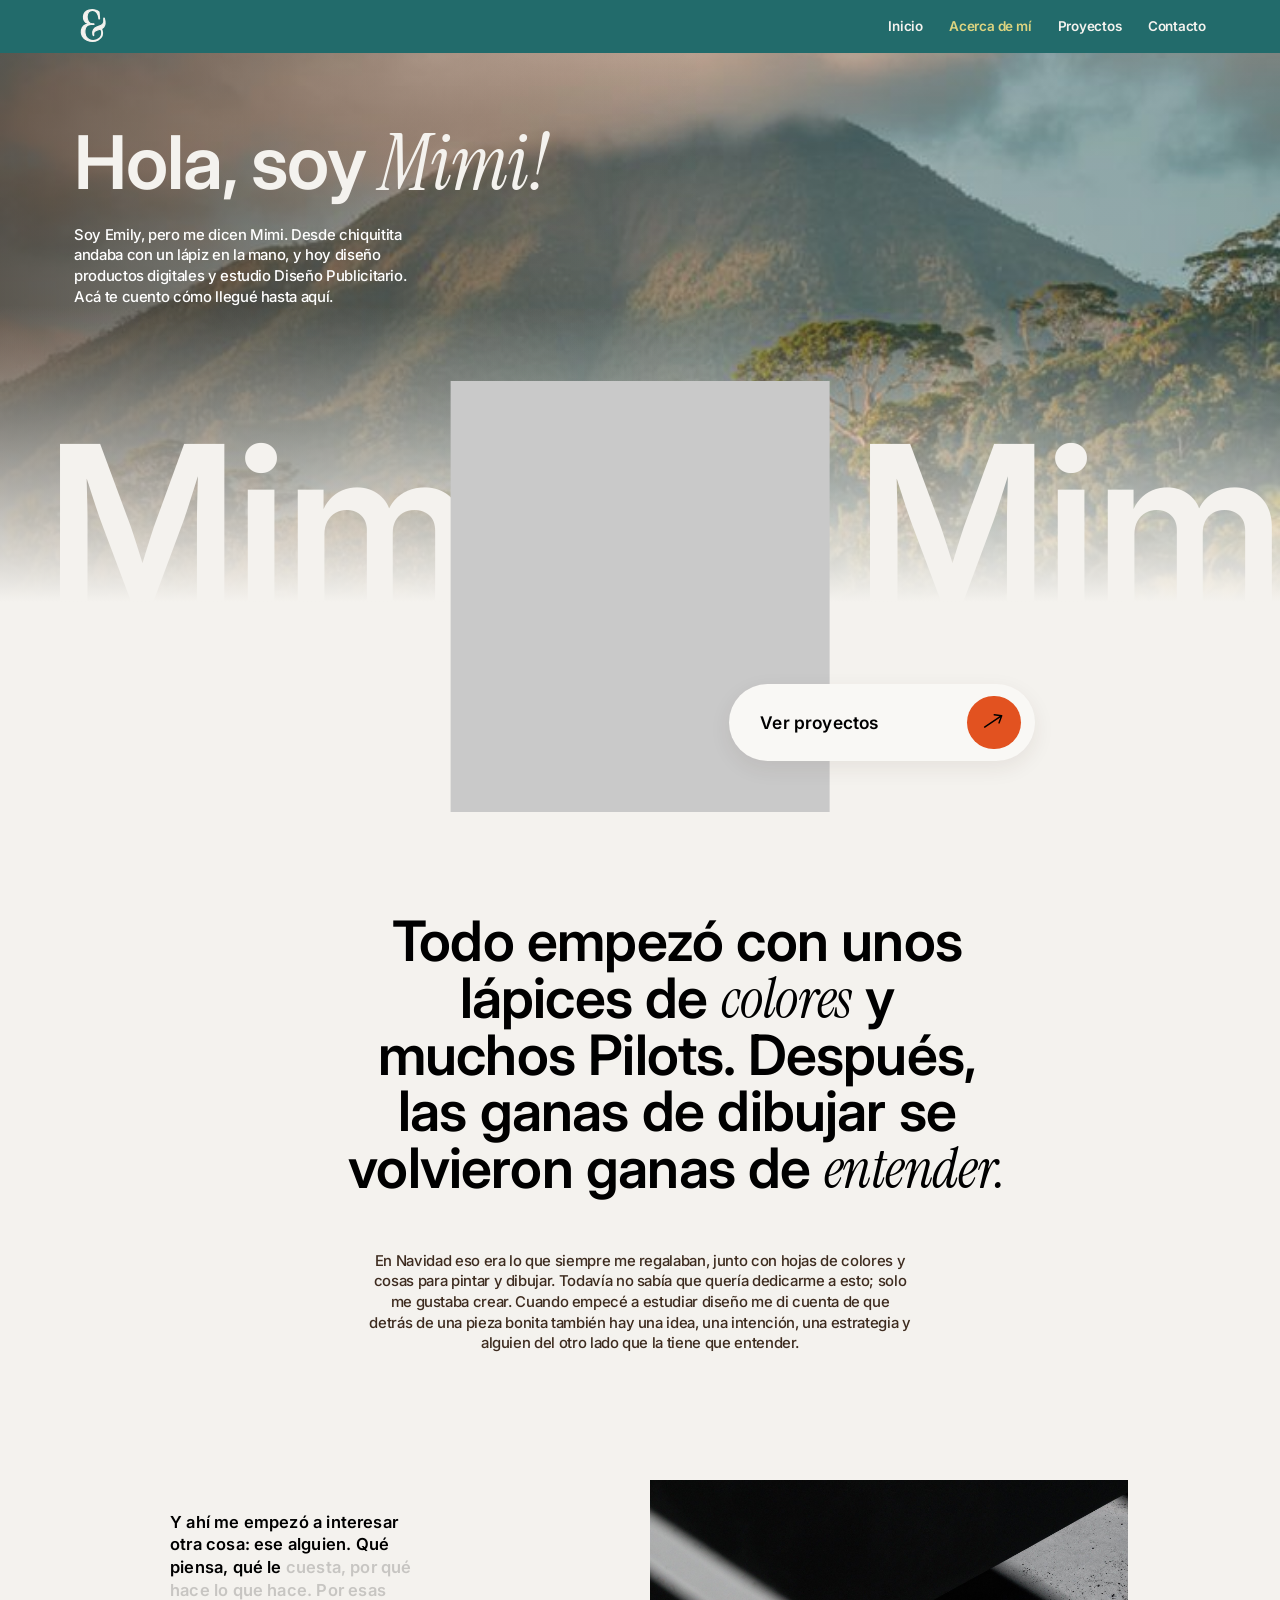
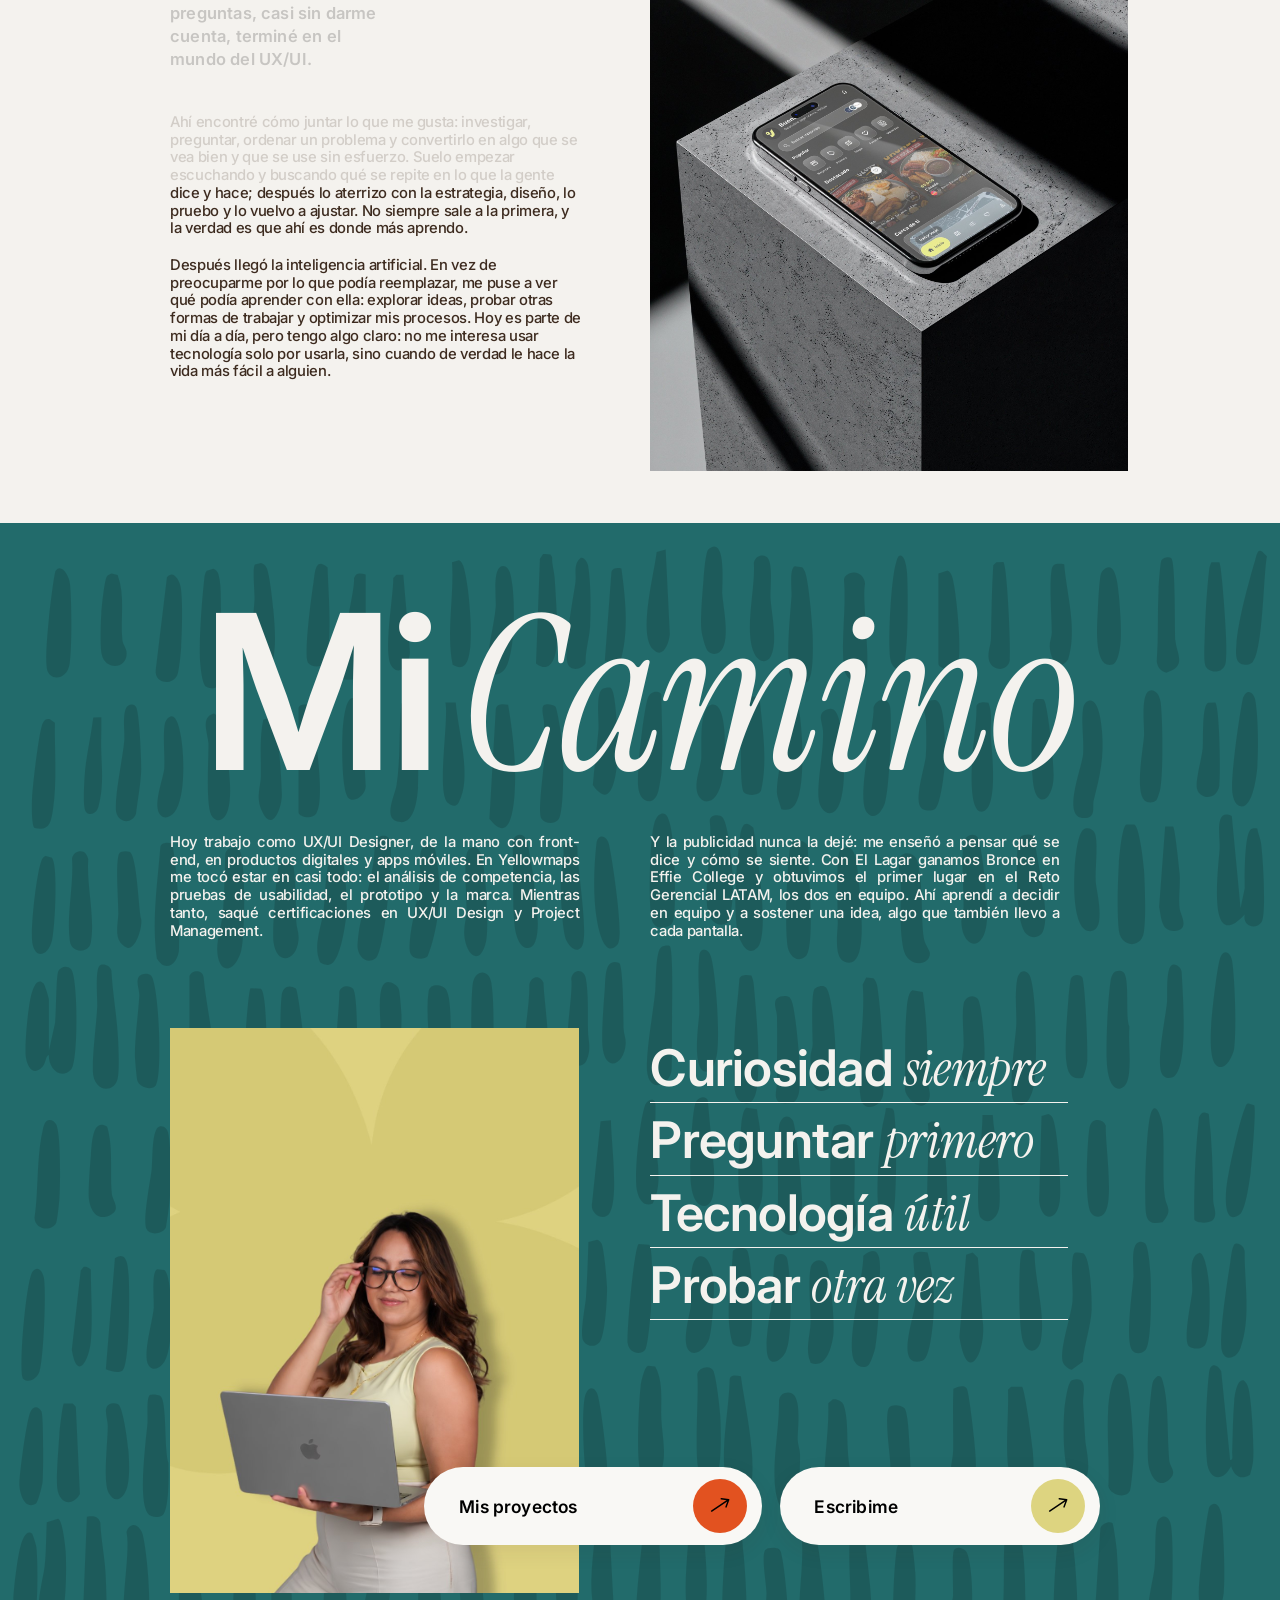
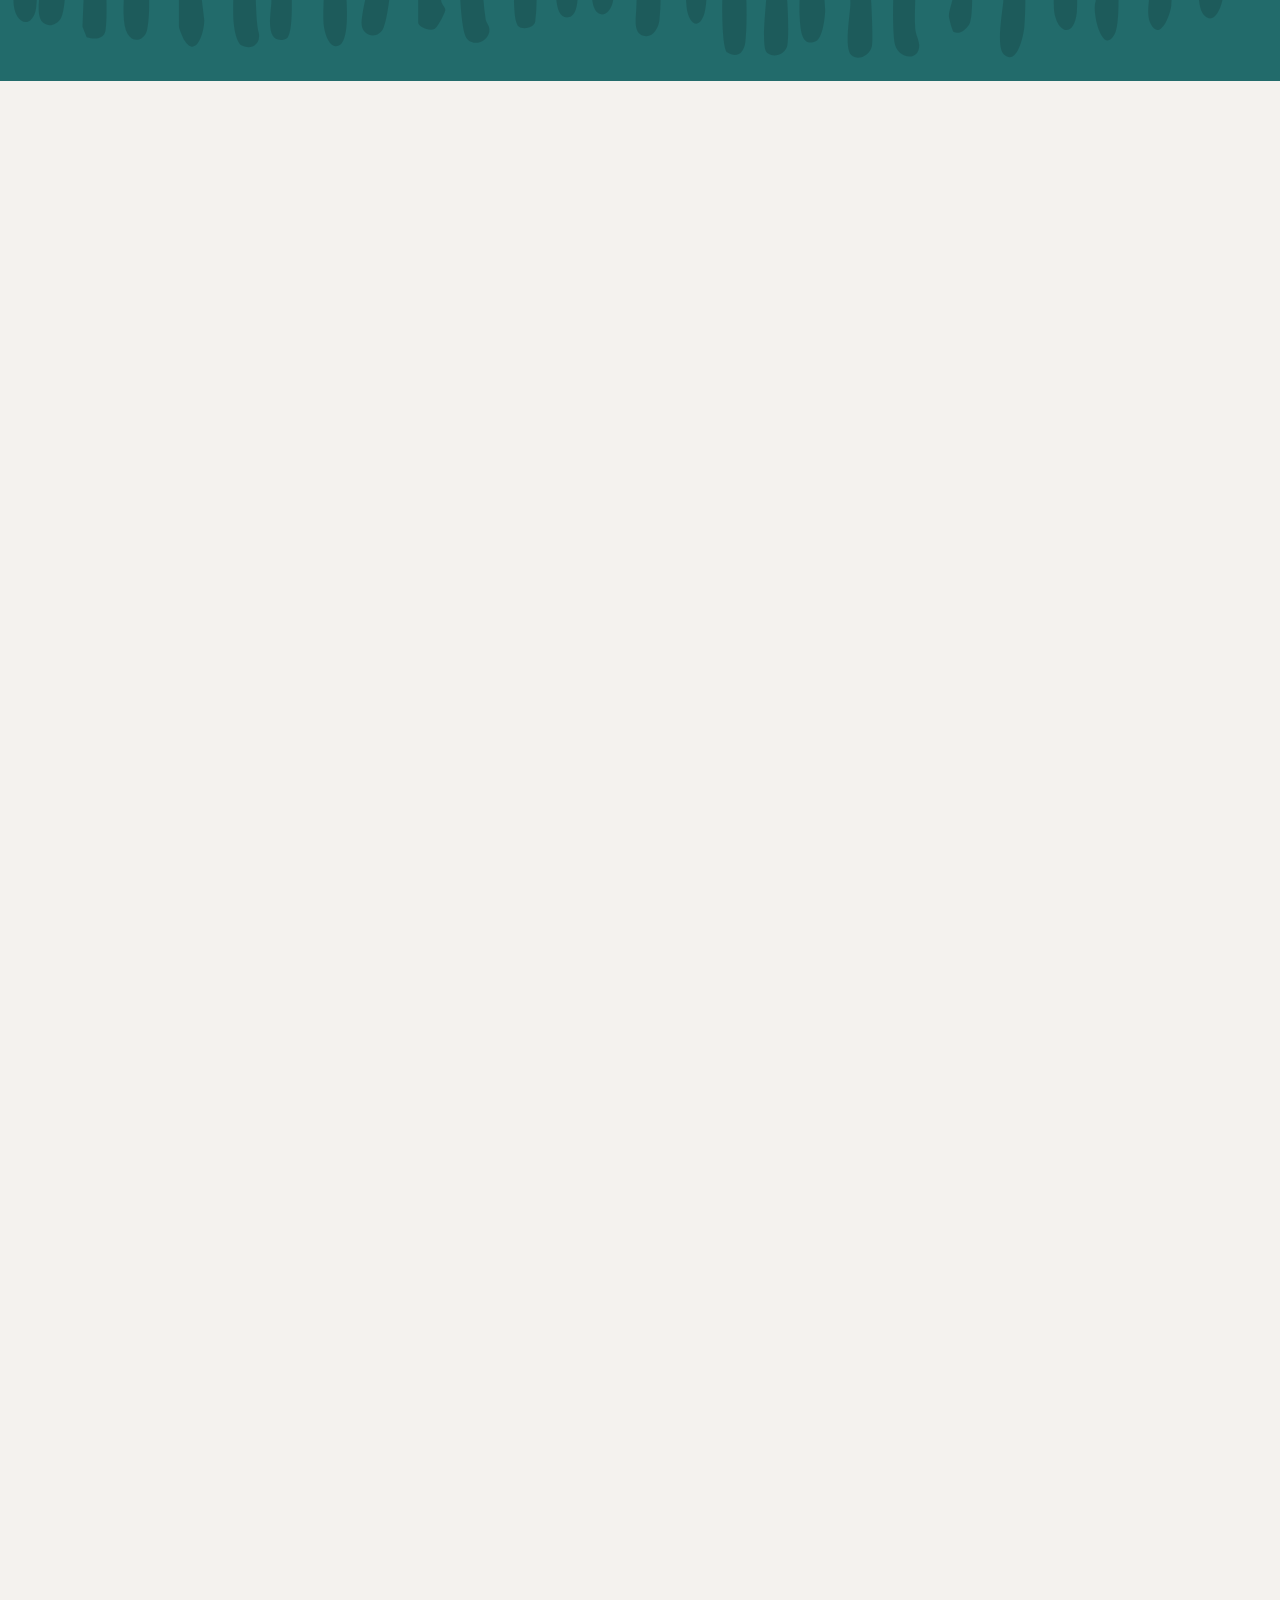
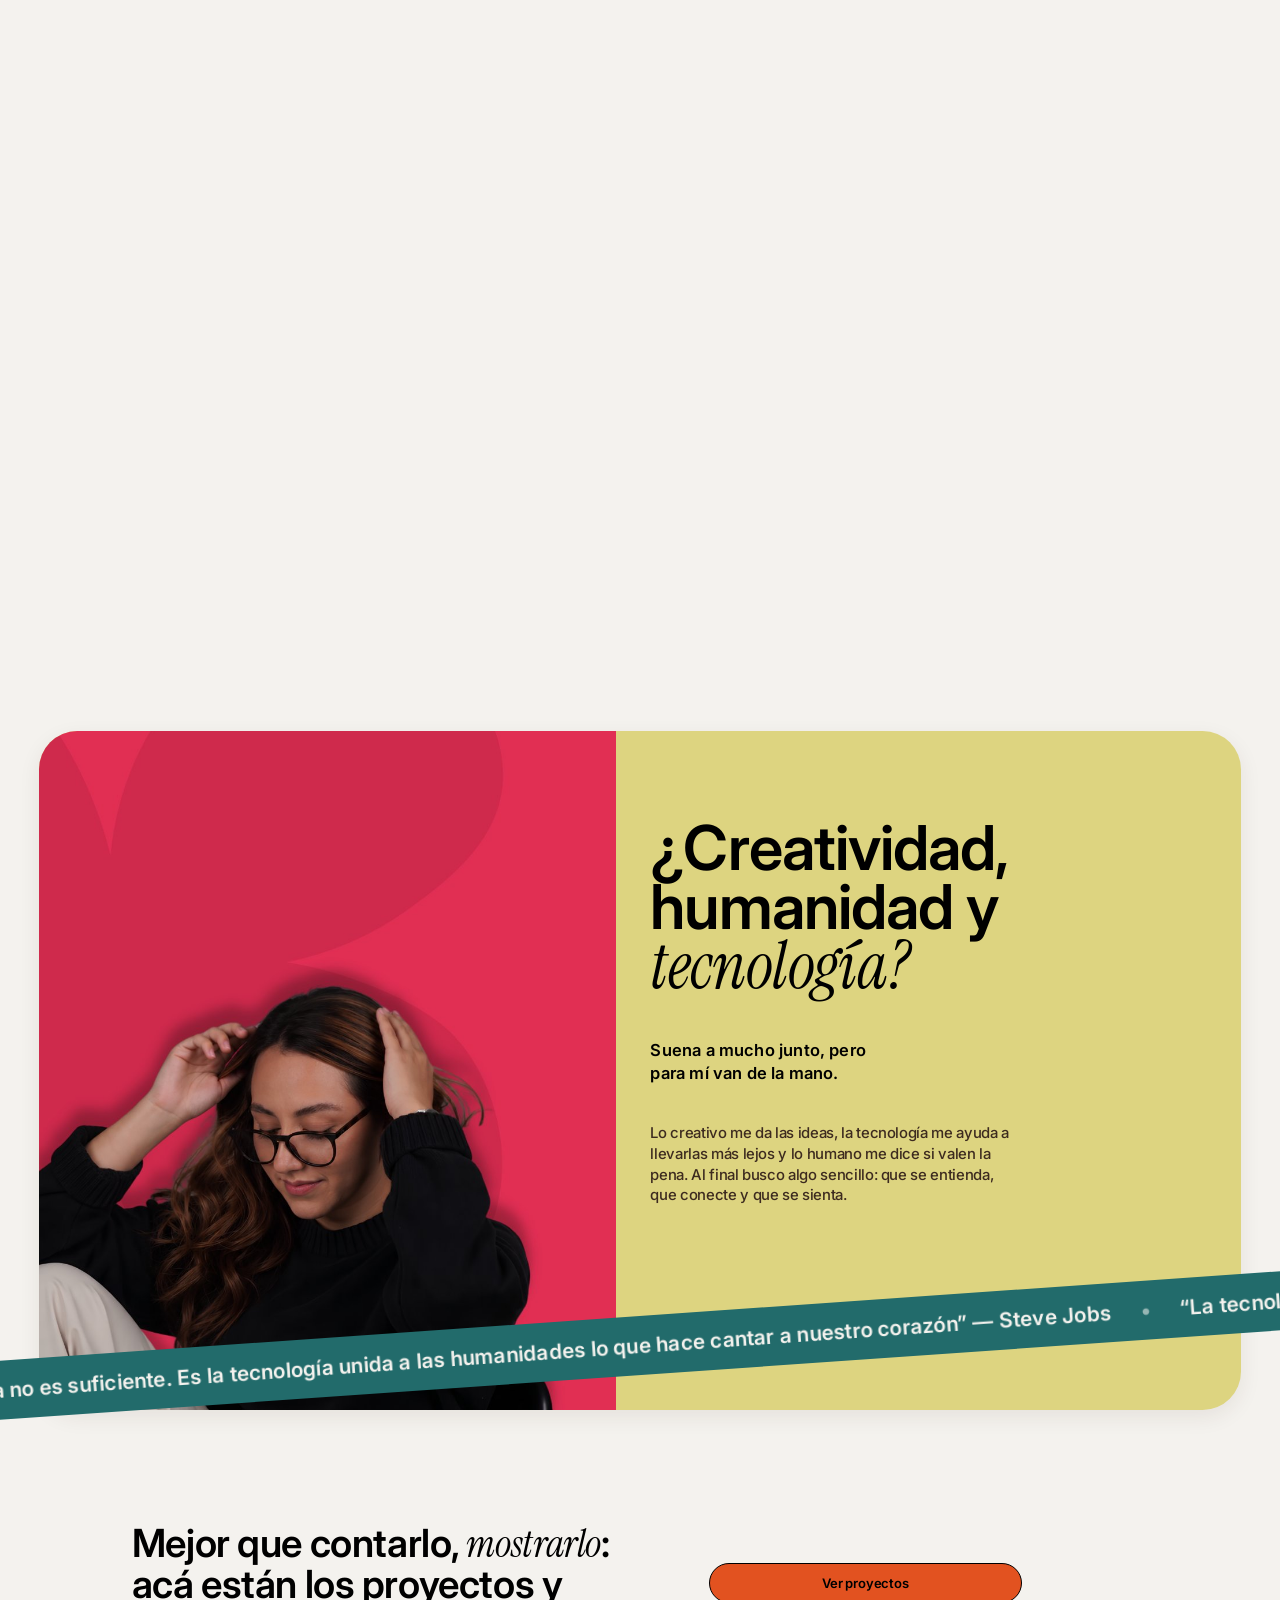
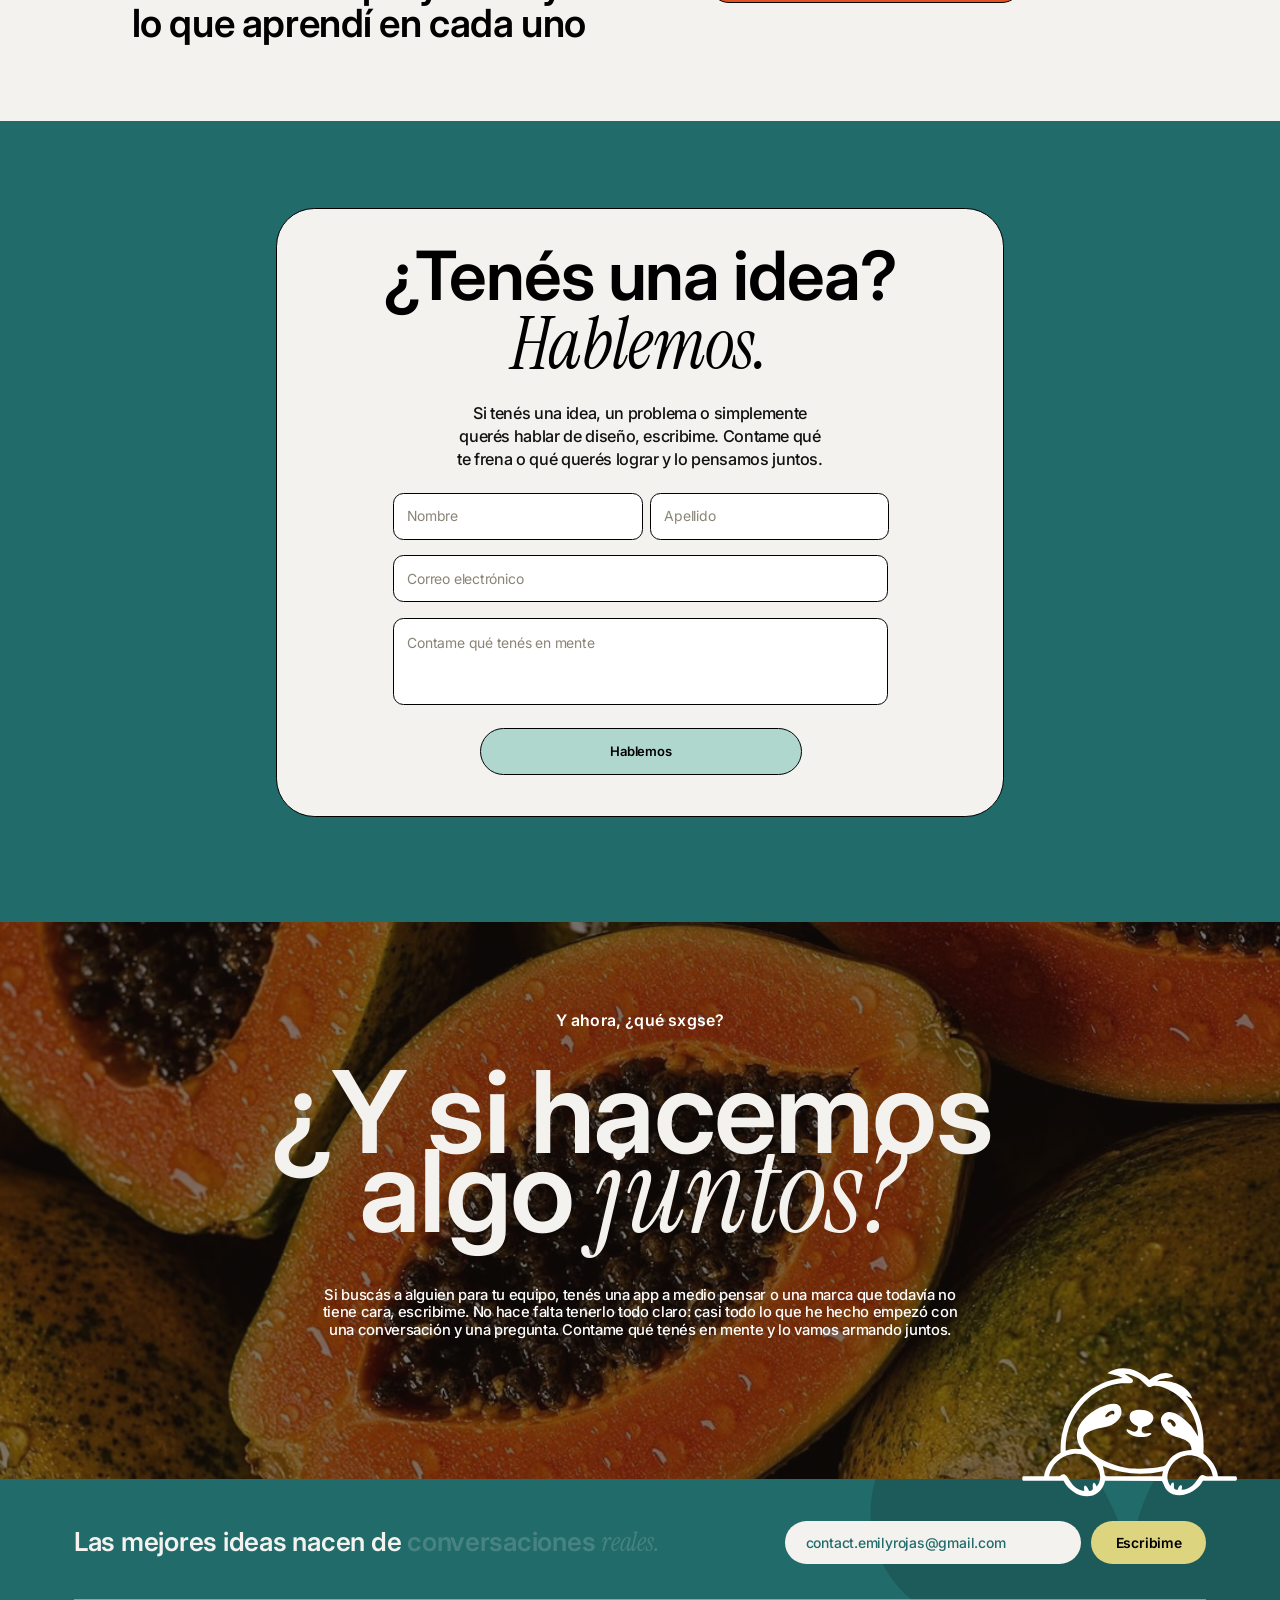
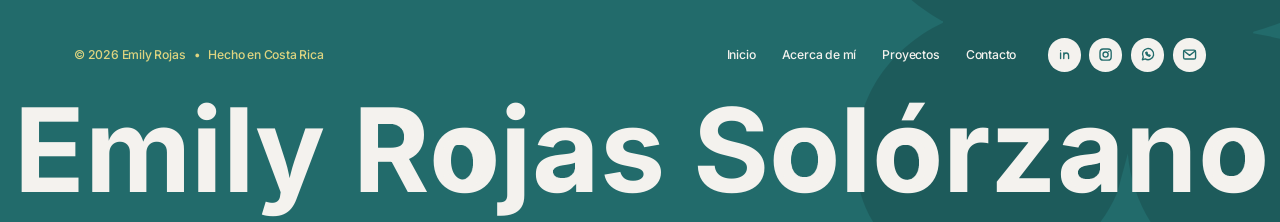
==== commit c9725e45: "cambios" ====
--- a/about.html
+++ b/about.html
@@ -8,12 +8,12 @@
 <link rel="preconnect" href="https://fonts.googleapis.com">
 <link rel="preconnect" href="https://fonts.gstatic.com" crossorigin>
 <link href="https://fonts.googleapis.com/css2?family=Inter:ital,wght@0,300;0,400;0,500;0,600;0,700;0,800;1,500&family=Inter+Tight:wght@400;500;700;800&family=Instrument+Serif:ital@0;1&family=Shrikhand&display=swap" rel="stylesheet">
-<link rel="stylesheet" href="assets/css/style.css?v=20261020">
+<link rel="stylesheet" href="assets/css/style.css?v=20261027">
 </head>
 <body>
 
 <header class="site-header">
-  <a href="index.html" class="logo" aria-label="Emily Rojas S."><img src="assets/img/perezoso/perezoso-02-blanco.svg" alt=""></a>
+  <a href="index.html" class="logo" aria-label="Emily Rojas S."><svg viewBox="0 0 283.46 283.46" aria-hidden="true"><path d="M110.64,125.06l-9.43-3.48c-45.6-22.75-40.53-82.48,8.46-98.26,20.86-6.72,56.74-5.03,73.32,11,2.62,2.53,2.39,5.07,2.73,8.52,1.24,12.48,2.24,26.76,3.05,39.2.07,1.07.2,2.72.24,3.53.25,4.52-4.36,4.74-4.98.3-.3-2.13-.69-6.42-1.13-8.9-4.27-24.02-16.74-50.27-44.43-51.93-56.91-3.4-52.13,97.39-5.19,99.12,4.91.18,9.55.48,11.86.61,3.94.22,3.8,4.61-.03,4.55-5.06-.08-12.42-.06-19.41,0-58.48.54-57.34,87.36-14.23,111.49,33.96,19.01,86.61.78,93.01-40,1.46-9.26.93-26.52-5.83-33.81-3.39-3.66-7.44-1.98-11.66-1-18.45,4.29-48.11,14.23-41.45,37.28.63,2.18,1.48,8-1.34,8.09-3.31.1-4.08-6.32-4.54-8.79-4.92-26.54,4.18-42.95,28.22-53.86,15.4-6.99,36.05-10.24,46.36-24.77,7.74-10.92,7.44-25.56,5.88-38.17-.38-4.19,3.96-4.38,4.76-.95.95,4.06,4.07,16.71,4.57,21.27,2.13,19.67-.84,37.68-17.5,49.91-1.76,1.29-5.53,3.15-6.79,4.45-2.39,2.46.72,6.85,1.67,9.6,10.06,29.09-1.12,58.53-27.71,73.48-23.43,13.18-58.56,13.04-82.97,2.54-29.54-12.7-48.27-41.88-41.29-74.53,5.6-26.21,30.18-43.29,55.78-46.51Z"/></svg></a>
 
   <button class="nav-toggle" id="nav-toggle" aria-label="Toggle menu" aria-expanded="false">
     <span></span><span></span><span></span>
@@ -81,7 +81,7 @@
         <li>Probar <em>otra vez</em></li>
       </ul>
       <a href="services.html" class="pill ab-vpill ab-vpill--a"><span>Mis proyectos</span><i class="pill-icon pill-orange"><svg viewBox="0 0 24 24" aria-hidden="true"><path d="M3.5 16.5 20 5.5M12.8 4.6 20 5.5l-2.6 7"/></svg></i></a>
-      <a href="contact.html" class="pill ab-vpill ab-vpill--b"><span>Escribime</span><i class="pill-icon pill-butter"><svg viewBox="0 0 24 24" aria-hidden="true"><path d="M3.5 16.5 20 5.5M12.8 4.6 20 5.5l-2.6 7"/></svg></i></a>
+      <a href="https://wa.me/50683122993?text=Hola%20Emily%2C%20vi%20tu%20portafolio%20y%20me%20gustar%C3%ADa%20hablar%20contigo." target="_blank" rel="noopener" class="pill ab-vpill ab-vpill--b"><span>Escribime</span><i class="pill-icon pill-butter"><svg viewBox="0 0 24 24" aria-hidden="true"><path d="M3.5 16.5 20 5.5M12.8 4.6 20 5.5l-2.6 7"/></svg></i></a>
     </div>
   </section>
 
@@ -163,7 +163,7 @@
         <p class="foot-tag">Las mejores ideas nacen de conversaciones <em>reales.</em></p>
         <div class="foot-write">
           <a href="mailto:contact.emilyrojas@gmail.com" class="foot-mail">contact.emilyrojas@gmail.com</a>
-          <a href="contact.html" class="foot-go">Escribime</a>
+          <a href="https://wa.me/50683122993?text=Hola%20Emily%2C%20vi%20tu%20portafolio%20y%20me%20gustar%C3%ADa%20hablar%20contigo." target="_blank" rel="noopener" class="foot-go">Escribime</a>
         </div>
       </div>
 
@@ -187,6 +187,6 @@
     </div>
   </footer>
 
-<script src="assets/js/main.js?v=20261020"></script>
+<script src="assets/js/main.js?v=20261027"></script>
 </body>
 </html>
--- a/assets/css/style.css
+++ b/assets/css/style.css
@@ -26,6 +26,13 @@
   --col-2: calc(var(--u) * 195.33);
   --col-3: calc(var(--u) * 305.67);
   --col-7: calc(var(--u) * 747);
+
+  /* brand shapes (Emily's graphic elements, also in assets/img/brand). They are masks: the shape takes
+     whatever background colour the element gives it, always a shade of the colour behind it */
+  --shape-flor: url("data:image/svg+xml,%3Csvg xmlns='http://www.w3.org/2000/svg' viewBox='0 0 283.46 283.46'%3E%3Cpath d='M251.8,33.53c22.51,21.37,26.19,48.96,2.81,71.35-16.73,16.02-31.21,21.66-52.62,28.6-.58.19-1.27.17-1.36.99,23.79,3.89,52.15,13.95,63.33,37.02,22.19,45.77-12.41,90.33-61.96,84.49-32.91-3.88-57.89-31.75-60.59-64.39l-4.98,18.33c-26.28,62.37-131.54,51.67-123.33-25.34,2.64-24.78,18.73-44.61,40.8-55.09.21-1.05-.23-.64-.66-.89-12.7-7.45-23.53-16.26-29.46-30.29C5.81,55.78,48.9,5.95,93.14,28.43c26.07,13.25,41.92,42.74,49.58,69.9,2.48-26.42,16.73-51.53,37.22-68.11,23.22-18.79,50.29-17.16,71.86,3.31Z'/%3E%3C/svg%3E");
+  --shape-rayas: url("data:image/svg+xml,%3Csvg xmlns='http://www.w3.org/2000/svg' viewBox='7.5 21 268.4 241.4'%3E%3Cpath d='M17.75,130.96l1.31-5.94c.24-2.08.19-9.8.67-10.77s1.86-1.24,2.65-.45c1.52,1.53,1.57,19.42.1,21.01-2.26,2.43-4.88-.21-4.73-2.97-.8.39-.55,1.53-1.3,2.43-1.74,2.07-3.21.26-3.5-1.8-.36-2.52.41-10.4,1.04-12.97.33-1.35,1.17-4.18,2.67-2.62.24.25,1.09,3.02,1.09,3.31v10.78Z'/%3E%3Cpath d='M265.8,81.77l1.83,19.28.87-4.18c-.03-2.01-.11-11.36,1.3-12.34.43-.3.86-.2,1.34-.19.12,1,.64,1.99.77,2.97.28,2.14.5,5.58.57,7.78.06,1.7.28,7.87-.42,8.85-1.32,1.85-4.1.82-3.56-1.57-8.02,8.68-5.51-9.72-5.26-13.84.15-2.32-1.2-8.53,2.56-6.77Z'/%3E%3Cpath d='M265.42,216.73c.77.1.42-1,.44-1.53.13-3.52.14-7.53.45-10.99.08-.9.52-4.51,1.96-4.18.57.42.81,1,1,1.65.68,2.41,1.26,12.69.99,15.28-.1.98-.36,1.94-.64,2.87-2.03,1.23-3.31.3-3.97-1.77-1.78,3.52-4.72,2.89-5.08-1.07-.47-5.13-.14-13.33.44-18.52.24-2.15,1.71-1.96,2.57-.32l1.86,18.6Z'/%3E%3Cpath d='M162.86,199.2c.78,6.05,4,19.5,1.5,24.9-1.2,2.58-3.54,1.14-4.24-1.28-2.01-6.99.21-15.65.37-22.84.12-1.26,1.35-.92,2.37-.79Z'/%3E%3Cpath d='M243.7,83.51h1.65c1.07.37,1.93,7.95,2.03,9.41.2,3.14.45,10.29-.02,13.17-.58,3.56-4.84,3.26-5.26-.41s-.21-10.31.01-14.08c.08-1.3.64-7.77,1.59-8.09Z'/%3E%3Cpath d='M166.34,109.3c-2.3,2.4-3.95-1.78-4.25-3.68-.85-5.26-.19-12.99.45-18.37.23-1.92.46-5.52,2.93-3.04.7,4.36,3.52,22.33.87,25.1Z'/%3E%3Cpath d='M243.32,199.24c1.26,1.35,1.95,14.31,1.88,16.84-.03,1.15-.47,6.48-.75,7.14-.75,1.74-4.27.92-4.54-1.01.25-5.33-.37-10.99-.03-16.28.09-1.4.76-9.56,3.43-6.69Z'/%3E%3Cpath d='M147.93,109.01c.74.5.54,12.73.5,14.71-.07,3.6.02,7.44-.08,11s-5.44,5.88-5.22-.89c.16-4.82,1.26-10.5,1.76-15.4.18-1.82.03-8.56,1.32-9.24.41-.21,1.38-.41,1.72-.18Z'/%3E%3Cpath d='M218.02,257.53c-1.78-1.61-.23-9.26-.11-11.56.22-4.26-.12-10.05.42-14.09.31-2.31,2.08-2.94,2.9-.22,1.32,4.35,1.5,15.37,1.07,20.03-.16,1.77-1.5,8.36-4.28,5.84Z'/%3E%3Cpath d='M38.92,203.15c.41-.25,1.68-.11,2.15.16,1.53.89.81,11.8,1.75,14.08.07,1.91.21,10.1-1.31,10.99-.89.53-2.44.41-3.06-.47-2.04-2.93-.36-14.94-.03-18.89.09-1.12-.26-5.4.5-5.87Z'/%3E%3Cpath d='M220.22,141.84c-1.51-1.77.17-13.03.35-15.92.16-2.62-.22-5.31-.01-7.93.1-1.31.19-3.97,1.91-3.66.51.09.89.65,1.06,1.12,1.33,3.79,1.4,17.15.98,21.44-.15,1.54-.93,5.33-2.84,5.48-.45-.08-1.15-.19-1.44-.53Z'/%3E%3Cpath d='M159.95,257.09c-1.03-1.03-1.04-8.88-1-10.69.08-3.93.41-10.2.94-14.03.07-.48.18-1.11.5-1.47,2.86-1.53,2.76,2.87,2.97,4.96.52,5.12,1.03,13.97.45,18.92-.27,2.33-1.64,3.66-3.86,2.3Z'/%3E%3Cpath d='M43.65,87.48c1.16,7.17,1.5,14.46,1.39,21.73.15,3.13-2.72,5.75-4.66,2.43-1.11-7.81.12-15.67.75-23.49.3-.95,1.7-.84,2.52-.66Z'/%3E%3Cpath d='M165.06,115.19c.28.6.44,1.25.5,1.92.5,5.36,1.23,13.73.9,18.94-.12,1.82-.24,6.06-2.44,5.96-1.4.02-2.19-1.22-2.4-2.49-.48-2.93-.18-9.52-.04-12.75.15-3.52.74-7.36.96-10.91.3-.95,1.7-.84,2.52-.66Z'/%3E%3Cpath d='M143.83,224.68l1.5.18c1.59,1.52.44,3.14.41,4.83-.1,6.37.74,14.66.03,20.7-.17,1.41-1.16,3.37-2.83,3.29-2.72-.13-2.12-3.49-2.04-5.52.21-5.75,1.15-13.03,1.78-18.89.1-.97.4-4.34,1.14-4.59Z'/%3E%3Cpath d='M172.03,202.73c4.09-1.22,2.65,7.27,2.75,9.84.04,1.04.47,2.01.48,3.04.01,1.88-.06,10.7-1.33,11.46-3.3,1.98-3.86-3.71-3.99-5.71-.35-5.53.99-11.59.91-17.16.09-.68.52-1.27,1.18-1.47Z'/%3E%3Cpath d='M105.6,230.44c.78-.23,1.99-.26,2.27.64.69,6.37.56,12.85,1.48,19.19.08.59.72,1.16.78,1.89.21,2.66-3.92,4.22-5.05,1.51-.7-1.68-.99-6.14-1.1-8.14-.2-3.8-.22-9.94.45-13.62.12-.69.48-1.26,1.18-1.47Z'/%3E%3Cpath d='M87.92,85.81c.46,0,1.01.38,1.33.72.73,1.21-.42,13.26-.72,15.56-.24,1.82-1.18,8.7-2.33,9.55-1.89,1.38-3.85-.63-3.74-2.82.32-6.46,3.62-14.3,3.59-21.08.14-.83,1.01-1.92,1.88-1.92Z'/%3E%3Cpath d='M186.51,231.28c.93-.3,1.99.23,2.26,1.17.45,4.76,1.23,9.62,1.44,14.39.08,1.71.4,7.78.13,8.95-.42,1.85-2.9,3.26-4.34,1.85-1.56-1.54-.23-8.54-.19-10.77.08-4.36-.52-9.98-.04-14.11.07-.6.02-1.25.73-1.49Z'/%3E%3Cpath d='M51.73,228.94c-2.12-2.28.13-10.2.33-13.32.14-2.12-.49-10.05.55-11.1,2.09-2.11,3.08,1.19,3.36,2.8.79,4.51,1.22,16.89-1.33,20.56-.61.87-1.96,2.09-2.91,1.06Z'/%3E%3Cpath d='M84.07,227.18c-.86.75-3.43.17-3.77-1.08l3.52-23.58c1.26-1.86,3.23-1.41,3.43.84.08.96-.42,1.75-.43,2.6-.05,3.2-.86,19.56-2.75,21.23Z'/%3E%3Cpath d='M28.58,112.96c.9-.29,2.02.24,2.28,1.16.27,4.93,1.23,9.92,1.43,14.85.08,1.95.28,6.15-.11,7.84-.72,3.12-5.14,2.93-5.22-1.67-.07-4.1.73-9.41.93-13.61.08-1.6-.57-8.15.69-8.56Z'/%3E%3Cpath d='M111.79,138.77c-1.38,1.37-4.04,1.14-4.64-1.1-.95-3.56-1-16.67-.55-20.58.38-3.33,3.48-3.34,3.94-.4.78,5.08.14,11.83.88,17.15.19,1.36,1.88,3.42.36,4.93Z'/%3E%3Cpath d='M174.21,87.04c.99-.33,2.37.01,2.7,1.13-.07,3.66,1.7,21.24-.53,23.05-1.88,1.53-3.56-.45-3.79-2.45-.55-4.75-.12-14.48.44-19.37.09-.8.32-2.07,1.18-2.35Z'/%3E%3Cpath d='M47.23,115.35c.35-1.25,2.6-1.56,2.96.12.54,5.89,2.17,12.49,2.33,18.33.06,2.16.11,4.84-1.63,6.36-2.12.77-3.67-3.7-3.67-5.01v-19.79Z'/%3E%3Cpath d='M182.15,204.03c.75-.18,1.97.38,2.24,1.13,1.29,3.49.38,9.75,1.42,13.53-.33,3.13,1.18,7.97-2.43,9.46-1.78-.35-2.68-1.51-2.88-3.28-.72-6.21.94-13.69.67-20.02l.97-.82Z'/%3E%3Cpath d='M57.67,88.85c1.47,1.71,1.2,18.73.33,21.43-1.54,4.72-4.91,4.57-4.96-.65-.02-2.3,1.04-5.5,1.22-7.92.3-3.92.35-7.92.46-11.86.07-1.46,2.07-2.03,2.96-1Z'/%3E%3Cpath d='M182.38,146.91c.57-.66,2.51-.76,3.24-.15,1.65,1.37.97,12.54,1.04,15.24.06,2.5,1.87,6.1-1.54,7.25-2.08.21-3.03-2.13-3.24-3.79-.46-3.6-.34-12.12-.06-15.81.05-.64.22-2.34.56-2.73Z'/%3E%3Cpath d='M25.7,228.63c1.35-.19,2.39-.18,2.85,1.27.11,3.41.9,7.01,1.07,10.36.15,2.86.46,9.8,0,12.3-.35,1.86-2.42,1.85-3.95,1.33l-.88-2.19.92-23.07Z'/%3E%3Cpath d='M183.7,88.85c.35-.35,1.3-.61,1.79-.49.69.24.97.83,1.22,1.45.59,1.48,1.18,8.19,1.28,10.15.14,2.71,1.28,14.46-3.51,12.3-2.23-1.01-1.29-6.33-1.31-8.33-.02-2.32-.44-14.11.53-15.08Z'/%3E%3Cpath d='M189.14,115.6l1.5.17c.5.48.74,1.12.84,1.8.9,6,1.38,15.89,1.27,21.97-.06,3.34-4.4,4.57-4.79,1.33-.9-7.51,1.04-16.17.44-23.8l.73-1.48Z'/%3E%3Cpath d='M174.69,169.12c-1.45,1.46-4.17-.46-4.27-2.34.53-6.35-.15-13.55.41-19.77.17-1.86,1.64-3.13,2.87-1.54.83,1.07,2.04,15.19,1.99,17.41-.02,1.04-.53,5.76-1.01,6.25Z'/%3E%3Cpath d='M143.39,196.98l1.51.16c1.82,3.42,1.1,7.34,1.28,11.04.19,3.93,1.44,8.45-.6,12.12-3.76,1.75-4.09-1.7-4.24-4.64-.17-3.47.11-11.05.5-14.49.1-.87.78-3.93,1.54-4.19Z'/%3E%3Cpath d='M45.03,230.58c.33-1.1,2.6-.86,2.99.53l2.32,19.26c0,2.47-1.65,8.09-4.2,4.16-.27-.41-1.12-2.54-1.12-2.84v-21.11Z'/%3E%3Cpath d='M146.06,81.3c1.22-.32,1.47.74,1.79,1.62,1.12,3.05,1.49,16.72.97,20.08-.09.58-.27,1.11-.62,1.58-2.31,1.07-3.89.69-4.2-1.98-.44-3.88-.34-15.99.74-19.51.19-.63.65-1.61,1.32-1.79Z'/%3E%3Cpath d='M109.31,174.12h1.86s.63.69.63.69c1.26,7.93,2.31,16.64-.09,24.37-.76.62-2.39.61-3.17,0-1.42-1.12.2-9.11.28-11.24s-.43-13.25.48-13.81Z'/%3E%3Cpath d='M198.83,118.25l2.17.37c.98,6.16.96,12.48,1.05,18.74.02,1.48,1.01,2.91-.02,4.35-1.54,2.16-4.53-.73-4.78-2.63.16-5.64-.15-11.99.42-17.56.09-.85.36-2.98,1.15-3.26Z'/%3E%3Cpath d='M90.2,173.23c1.85-.46,2.11,2.5,2.28,3.75.63,4.55,1.08,15.83-.72,19.84-.77,1.72-2.49,2.6-4.1,1.25-1.74-1.46-.35-2.32-.09-3.68.64-3.33,1.25-7.03,1.46-10.41.17-2.75-.48-6.76,0-9.24.12-.63.54-1.35,1.17-1.5Z'/%3E%3Cpath d='M35.21,230.41c1.12-.28,2.02,1.08,2.24,2.03,1,4.34,1.97,15.9.87,20.04-.56,2.1-2.88,2.75-4.06.74-2.23-3.81.76-16.43-.23-21.3.07-.62.57-1.36,1.17-1.51Z'/%3E%3Cpath d='M114.05,58.43c1.02,6.08,1.78,12.45,1.36,18.64-.25,3.65-1.1,10.65-5.29,5.26l1.33-22.85c.11-1.36,1.56-1.22,2.6-1.05Z'/%3E%3Cpath d='M189.42,81.15c-2.59-2.7,1.44-17.94,1.24-22.08.46-2.01,3.21-2.49,3.51-.05.4,3.19-.16,17.27-1.12,20.03-.51,1.46-1.99,3.8-3.63,2.1Z'/%3E%3Cpath d='M186.13,30.74c1.54-.29,2.67.89,2.77,2.33-.75,3.13,1.49,18.31-.01,19.82-1.72,1.73-4.14.19-4.42-2.2-.66-5.71.51-12.63,0-18.48.07-.83.9-1.33,1.65-1.47Z'/%3E%3Cpath d='M189.64,196.82c-.88.87-2.29.4-2.88-.63-2.1-3.65,1.81-17.52,1.76-22.26,4.09-3.28,3.55,2.41,3.45,5.21-.13,4-.25,10.25-.93,14.02-.14.77-.93,3.2-1.4,3.66Z'/%3E%3Cpath d='M94.19,58.06c1.09,1.3,1.18,15.25.98,17.7-.19,2.31-.65,7.45-3.7,7.26-3.98-.25-1.16-5.52-.81-7.81.86-5.58.45-11.33.98-16.96.17-.69,2.06-.77,2.55-.18Z'/%3E%3Cpath d='M174.18,29.39l1.5.18c.32.29.54.68.67,1.09.73,2.23,1.38,9.51,1.51,12.12.12,2.29.29,8.49-.67,10.32s-3.9.69-4.19-1.5c-.59-4.49.14-11.27.46-15.86.1-1.37-.51-5.94.71-6.34Z'/%3E%3Cpath d='M49.29,145.52c.98-.24,1.75.61,1.88,1.5-.22,3.83,2.3,21.12-.16,23.12-4.73,3.85-3.87-9.89-3.8-11.72.12-3.08.38-8.52.91-11.41.12-.63.55-1.35,1.17-1.5Z'/%3E%3Cpath d='M160.18,104.02c-1.96,1.42-3.94-.26-4.27-2.34-.92-5.8,1.1-12.92.41-18.89.05-1.19,1.35-1.36,2.35-1.04,1.25.41,1.88,6.57,2.05,8.08.52,4.68.95,9.65-.54,14.18Z'/%3E%3Cpath d='M39.2,115.23c1.56,1.61,2.49,20.53,1.02,22.91-.81,1.31-3.51.47-3.91-.89-.14-.48-.51-4.46-.52-5.19-.05-3.87.71-8.81.92-12.76.07-1.28-1.14-3.68.52-4.33.61-.24,1.51-.21,1.97.26Z'/%3E%3Cpath d='M196.67,233.94c.81-.22,1.73.05,2.11.82.19.4.6,4.6.65,5.5.24,3.83-.25,8.15-.01,11.85.08,1.19.87,2.58.84,3.56-.1,3.5-4.81,2.76-5.23-.89-.53-4.51-.18-14.33.43-18.94.11-.82.29-1.64,1.21-1.9Z'/%3E%3Cpath d='M50.85,30.35l1.37-.47c.51.18.92.59,1.07,1.11.97,3.27.07,7.51.99,10.88-.45,2.41,1.74,15.4-3.54,12.78-.91-.45-1.3-4.86-1.33-6.14-.13-4.6.4-11.65.9-16.3.06-.59.14-1.44.55-1.86Z'/%3E%3Cpath d='M197.09,89.66c1.17-.36,2.42.36,2.76,1.51,1.3,4.44.7,11.54,1.38,16.22.18,1.26,1.23,2.44,1.26,3.11.11,2.77-4.76,3.17-5.59-.98-.89-4.45-.45-9.83-.55-14.41-.03-1.26-1.28-4.83.74-5.46Z'/%3E%3Cpath d='M197.13,205.84c1.2,1.2,1.18,13.44,1.47,15.9.24,2.01,3.03,6.27-.71,6.47-4.68.25-3.55-7.98-3.72-10.84-.16-2.64-1.13-9.1-.39-11.35.37-1.14,2.7-.83,3.35-.18Z'/%3E%3Cpath d='M154.24,219.26c-1.39-1.46-.11-17.24-.54-20.33.09-1.63,2.86-2.29,3.42-.81.6,1.6,1.27,7.23,1.4,9.15.15,2.17.33,10.32-.52,11.79s-2.75,1.26-3.76.19Z'/%3E%3Cpath d='M121.47,174.16c1.33,1.49,2,14.29,1.88,16.86-.06,1.28-.59,6.99-1.32,7.48-.86.57-2.55.1-3.48-.3-.54-2.67.33-5.55.4-8.06.1-4.16-.7-11.33-.02-14.97.23-1.2,1.8-1.83,2.54-1Z'/%3E%3Cpath d='M98.59,88.41c.36.42.96,5.67,1.01,6.68.25,5.46-.47,10.98-2.43,16.08-.68.81-2.73.6-3.35-.18-.34-.4-.41-.86-.44-1.36-.17-3.56,1.83-10.43,2.23-14.52.17-1.7-.75-6.73,1.19-7.19.48-.11,1.47.13,1.78.49Z'/%3E%3Cpath d='M233.14,173.22l1.5.18c1.57.81,1.88,9.93,1.77,11.9-.21,3.69-1.57,7.21-1.87,10.88l-2.3,1.66c-.6-.05-1.54-.83-1.77-1.35-1.08-2.44,1.65-9.71,1.91-13.02.22-2.79-.4-6.72.06-9.18.09-.49.17-.89.71-1.07Z'/%3E%3Cpath d='M235.81,57.55c2.14-.53,2.65,4.87,2.77,6.34.46,5.64-.38,9.28-1.73,14.54-.36,1.41.64,3.76-2.01,3.75-4.82-.01-.46-10.56-.23-13.46s-.48-7.04.02-9.66c.12-.63.53-1.35,1.17-1.5Z'/%3E%3Cpath d='M222.18,85.74c.81-.24,1.95-.28,2.24.67.35,4.24,3.54,16.18,1.75,19.61-.7,1.34-2.28,1.48-3.4.52-1.22-1.05-1.65-4.51-1.77-6.14-.22-2.77-.45-10.74,0-13.18.13-.69.47-1.26,1.18-1.47Z'/%3E%3Cpath d='M74.61,112.38c-1.54-3.47.26-7.22.72-10.73.39-3,.32-6.78.97-9.59.24-1.07.78-1.62,1.93-1.58.45.04.89.29,1.16.64.42.54.89,8.35.86,9.74-.05,2.2-1.25,11.76-3.76,12.09-.46.06-1.54-.23-1.87-.56Z'/%3E%3Cpath d='M16.56,250.9c-2.16-1.8,0-9.15.31-11.96s.28-6.24.43-9.16l2.38-.71c.95.31,1.51,5.65,1.59,6.79.18,2.65.22,12.45-1.11,14.28-.85,1.18-2.4,1.75-3.6.75Z'/%3E%3Cpath d='M94.13,203.57c3.84-1.25,2.41,8.27,3.26,10.28-.71,2.96-.64,10.54-2.63,12.8-.85.97-2.75.93-3.33-.24-1.4-2.85,3.21-17.5,1.98-21.77.03-.48.22-.91.71-1.07Z'/%3E%3Cpath d='M241.51,114.3c.47-.15,1.1-.16,1.51.14,1.47,1.05.39,9.36,1.31,11.45-.25,3.12.3,6.58-.07,9.64-.15,1.27-.46,3.14-1.95,3.37-2.31.21-2.7-4.27-2.75-5.96-.12-4.17.2-12.6.82-16.68.1-.67.44-1.73,1.14-1.96Z'/%3E%3Cpath d='M121.63,58.45c.47-.3,1.98-.14,2.37.37s1.44,7.44,1.52,8.59c.18,2.49.25,13.4-.84,14.98-.8,1.15-2.79,1.06-3.6,0-.93-1.2.42-10.13.5-12.34.09-2.61.05-5.34,0-7.95-.01-.82-.78-3.15.04-3.66Z'/%3E%3Cpath d='M74.79,206.24c.55-.18,1.44-.19,1.93.14,1.2.8,1.03,11.25.88,13.23s-1.31,8.89-3.74,8.99c-2.62-.22-2.13-3.15-2.01-5.06.15-2.34.99-4.73,1.28-7.08.24-1.97.12-9.71,1.67-10.22Z'/%3E%3Cpath d='M212.52,86.2c.54.58,1.29,6.74,1.42,8.03.28,2.81.75,7.44.44,10.11-.7,6.16-5.19,5.04-5.3-.46-.02-1.04.47-2,.47-3.04.02-4-.5-9.47-.04-13.24.2-1.61,1.93-2.54,3-1.41Z'/%3E%3Cpath d='M240.75,229.96c.23.15.86,4.68.91,5.46.23,3.56.95,15.06-.34,17.68-2.57,5.2-5-4.48-4.07-6.71l.98-15.29c.17-.91,1.86-1.59,2.51-1.15Z'/%3E%3Cpath d='M168.48,235.26c.9-.12,2.37-.38,2.72.67.62,1.85,1.25,8.28,1.39,10.49s.35,7.31,0,9.22c-.34,1.81-2.79,2.71-4.21,1.59s-.16-10.21-.16-12.6c0-1.85-1.15-7.76-.27-9.02l.53-.35Z'/%3E%3Cpath d='M171.15,119.6c.58-.18,1.39-.22,1.91.12.39.43.53.99.67,1.53.8,3.18,2.07,16.11,1.22,18.87-.39,1.26-.77,1.73-2.12,1.86-3.79.38-2.4-2.49-2.41-4.63-.02-4.55.08-9.12,0-13.67-.02-1.34-1.27-3.47.73-4.08Z'/%3E%3Cpath d='M221.81,201.39c.59.38,2.18,12.15,2.28,13.78.12,1.99.71,7.42-1.99,7.54s-3.16-3.71-3.32-5.75c-.37-4.78.25-10.08.08-14.91l.66-.66h2.3Z'/%3E%3Cpath d='M260.27,249.59c-2.16-1.94-1.25-7.49-1.01-10.21.15-1.64,1.45-12.36,1.87-12.86,1.32-1.59,2.36.36,2.54,1.85.41,3.54.78,12.82.43,16.28-.16,1.55-.95,4.86-2.59,5.3-.46.1-.89-.05-1.23-.36Z'/%3E%3Cpath d='M178.66,233.54c.57.78,1.91,12.94,1.88,14.65-.03,1.55-.51,5.81-1.88,6.49-2.84,1.4-3.23-1.8-3.41-3.87-.51-5.68.78-11.39.41-17.07.19-.77,2.53-.84,3-.19Z'/%3E%3Cpath d='M58.5,233.07c.37-.07,1.25.32,1.49.59,1.42,1.63.78,16.28,1.79,19.36.42,2.32-1.48,3.64-3.56,2.64-1.24-.59-1.68-3.93-1.77-5.26-.22-3.18.2-9.01.46-12.33.09-1.18.38-4.77,1.6-4.99Z'/%3E%3Cpath d='M17.59,145.5c.7-.2,1.37.26,1.68.87,1.03,2,.88,12.81.69,15.62-.06.91-.43,4.53-.67,5.04-.93,2-4.49,1.46-4.56-1.08.87-5.85.4-12.71,1.74-18.45.15-.65.4-1.79,1.11-1.99Z'/%3E%3Cpath d='M179.52,117.39c1.04-.14,1.36.35,1.67,1.24,1.23,3.6,2.14,15.56.98,19.04-.62,1.85-3.39,2.53-4.09.35-.2-.63-.64-4.7-.65-5.54-.01-1.05.48-2,.48-3.04,0-1.99-.4-10.55.41-11.46.19-.21.92-.55,1.21-.59Z'/%3E%3Cpath d='M60.04,117.83l2.17.14c1.21.83,1.17,11.57,1.3,13.65.1,1.7,1.35,7.15.22,8.15-6.28,3.15-4.8-9.71-4.65-13.44.05-1.12.59-8.27.96-8.5Z'/%3E%3Cpath d='M207.41,201.84c.79-.36,2.23-.93,2.81-.08.43.63,1.4,8.9,1.52,10.35.25,2.99.96,7.92-.5,10.49-2.12,3.75-4.08,0-4.34-2.58-.2-2.03.43-3.52.46-5.26.06-4.31-.13-8.63.05-12.93Z'/%3E%3Cpath d='M177.5,196.43c-1.27-2.72-.1-5.82-.04-8.5.07-3.22-.54-8.61,0-11.44.3-1.58,2.13-2.18,3.11-.93,1.13,1.45,1.94,12.33,1.72,14.55-.26,2.56-1.37,7.56-4.77,6.32Z'/%3E%3Cpath d='M262.46,133.92c-1.37-1.31-1.09-6.48-.99-8.45.11-2.24,1.26-12.82,2-14.28.88-1.77,2.2-.59,2.42,1.06.56,4.15.92,14.02.43,18.06-.2,1.69-2.03,5.35-3.85,3.61Z'/%3E%3Cpath d='M116.16,85.7c1.53-.38,1.92,1.51,2.14,2.57.8,3.85,1.77,11.3,1.95,15.21.07,1.52.09,5.76-2,5.95-1.96.12-2.68-3.14-2.84-4.64-.58-5.33-.1-11.74-.46-17.18-.03-.75.45-1.72,1.2-1.91Z'/%3E%3Cpath d='M19.16,30.33c1.21-1.72,2.86,1.04,3.02,2.75.35,3.7.45,13.15-.06,16.69-.54,3.75-4.49,3.74-4.82.95s.21-7.71.47-10.58c.12-1.34,1.05-9.31,1.4-9.81Z'/%3E%3Cpath d='M112.83,201.84l1.71-.32,1.23,1,2.3,17.53c.11,5.55-4.04,7.09-4.81,1.26-.25-1.88-.41-4.99-.5-6.98-.19-4.14.13-8.35.08-12.49Z'/%3E%3Cpath d='M202.38,57.59c1.38-.42,1.82-.16,2.33,1.02.94,2.2,1.05,9.73.9,12.34-.1,1.76-.9,8.62-2.08,9.38-.66.42-2.16.35-2.76-.17-1.78-1.55.65-8.55.86-11,.19-2.29.07-5.14.03-7.49-.02-1.34-1.27-3.47.73-4.08Z'/%3E%3Cpath d='M266.53,171.43c.95-.24,1.86.67,1.96,1.55-.07,6.53,1.4,13.92-.85,20.24-.85,2.4-3.29,2.82-3.89.77-.81-2.76,1.15-15.14,1.73-18.77.13-.8.37-3.62,1.06-3.79Z'/%3E%3Cpath d='M79.23,233.55c.96.97.46,5.91.55,7.58.12,2.2,1.85,14.97-1.9,14.67-1.51-.12-2.3-2.85-2.46-4.14-.33-2.6.19-10.2.41-13.16.12-1.7.64-7.75,3.41-4.95Z'/%3E%3Cpath d='M89.79,137.45c-.95.95-2.76.61-3.44-.53-1.16-1.94.68-8.01.9-10.59.19-2.13-.97-9.73,1.61-9.78.83,0,2.05.73,2.28,1.51.21.71.49,4.16.54,5.18.12,2.42-.39,12.71-1.88,14.21Z'/%3E%3Cpath d='M202.01,173.24c1.43,5.42,1.68,11.28.89,16.82-.21,1.44-.72,5.51-2.02,5.9-5.79,1.77-1.68-9.24-1.46-12.02.26-3.25-.25-6.45-.44-9.67.15-1.48,1.88-1.19,3.02-1.04Z'/%3E%3Cpath d='M86.25,232.18c1.03-.25,2.26.71,2.58,1.67.3.91.67,6.44.67,7.73,0,2.21-.73,8.42-1.57,10.33-1.17,2.67-4.45,1.74-4.6-.69-.13-2.17,1.5-7.73,1.73-10.54.16-1.87-.79-8.03,1.19-8.51Z'/%3E%3Cpath d='M156.62,58.43c3.48-.9,2.91,10.15,2.77,12.05-.17,2.37-.71,8.7-4.16,8.17-3.22-1.69-.88-6.42-.68-9.04.17-2.18-.6-10.48,2.07-11.17Z'/%3E%3Cpath d='M182.6,80.71c-1.61,1.36-3.2-.48-3.41-2.3-.44-3.76,1.05-9.92.88-14.52-.07-2-1.65-4.03,1.56-4.61.99.02,1.41,1.04,1.67,1.82,1.22,3.56,2.24,17.12-.7,19.61Z'/%3E%3Cpath d='M70.1,59.05c.35-1.14,2.75-.78,2.98.54.24,4.27,2.84,18.54.74,21.65-1,1.48-3.72.52-3.72-.2v-21.99Z'/%3E%3Cpath d='M104.3,204.04l1.25.33c1.55,1.3,1.22,13.08,1.97,15.65.1,5.93-4.19,10.16-4.89,2.66-.31-3.32.45-6.67.47-9.71.02-2.17-1.92-8.5,1.19-8.93Z'/%3E%3Cpath d='M156,47.27c-.63-.59-1.33-3.53-1.43-4.5-.25-2.59.22-7.76.44-10.55.1-1.32.43-5.92,1.05-6.42,3.87-3.13,2.81,8.02,2.91,9.49.18,2.82,1.9,10.27-.64,12.14-.73.54-1.67.46-2.33-.16Z'/%3E%3Cpath d='M79,139.65c-2.3-2.32-.27-17.23-.35-21.04.23-1.29,2.11-1.52,2.89-.63.94,1.06.88,11.89.88,14.08,0,.82.46,1.66.45,2.62-.03,1.8-1.34,7.53-3.87,4.97Z'/%3E%3Cpath d='M154.86,140.71c.48-.04.77.22,1.05.55l1.31,14.53c-.03,1.71.5,7.65-1.99,7.7-3.75.08-2.96-9.16-2.87-11.64s.34-7.59.89-9.67c.21-.78.77-1.41,1.61-1.48Z'/%3E%3Cpath d='M269.21,55.77c.75-.12,1.36.91,1.48,1.52.66,3.53.73,10.44.47,14.08-.14,1.84-.89,8.39-3.31,8.4-1.65-.19-2.01-2.59-2-4,.03-4.45,1.36-13.94,2.22-18.48.1-.55.62-1.44,1.14-1.52Z'/%3E%3Cpath d='M234.94,84.4c.51-.14.99-.12,1.45.15.53.32.75.75.86,1.34.48,2.52-.12,6.81.02,9.66.09,1.82,2.37,10.26-1.09,10.33-3.96.08-3.49-10.84-3.33-13.42.1-1.62.6-7.64,2.09-8.06Z'/%3E%3Cpath d='M34.76,58.44c.62-.16.84-.1,1.24.39.73.91,1.16,11.04,1.12,12.99-.06,2.94-.75,6.49-1.1,9.46-.85,2.4-4.21,1.97-4.24-1.11-.05-4.04,1.42-10.18,1.8-14.53.15-1.71-.73-6.7,1.17-7.2Z'/%3E%3Cpath d='M29.69,197.75l1.9-23.27c2.49-1.67,2.71,1.5,2.87,3.33.25,2.71.31,19.17-1.29,20.24-.86.57-2.56.1-3.48-.3Z'/%3E%3Cpath d='M153.97,174.11c2.11-.69,2.99,3.04,3.18,4.62.26,2.18-.28,11.09-1.05,12.93-.48,1.14-1.74,2.67-3.05,2.66-3.38-.28-.86-8.03-.69-9.92.18-2-.65-9.55,1.61-10.28Z'/%3E%3Cpath d='M164.07,142.88l2.17.36c.07,1.4.52,2.83.63,4.21.26,3.38.8,10.98.44,14.07-.6,5.3-4.32,3.81-4.84-.88-.41-3.7.09-10.21.45-14.07.08-.88.37-3.43,1.15-3.7Z'/%3E%3Cpath d='M141.42,171.48l2.17.14c.45.31.38.86.43,1.32.37,2.98.17,8.77,0,11.92-.08,1.54-.62,7.54-1.12,8.55-.77,1.58-3.51,1.06-3.76-1.07-.27-2.3,1.33-20.27,2.28-20.86Z'/%3E%3Cpath d='M166.75,27.22c.51-.14.99-.12,1.45.15,1.52.77.75,6.9.88,8.8.23,3.39,1.53,8.93.11,11.99-.88,1.9-2.79,1.21-3.58-.6-2.12-4.8.33-13.52-.04-18.86.08-.66.54-1.31,1.18-1.49Z'/%3E%3Cpath d='M151.97,225.57l1.74.15c.39.27.63,1.76.73,2.34.8,4.41,1.96,16.87.79,20.79s-3.39,2.12-3.75-1.11c-.63-5.6.31-11.59.48-17.15.05-1.74-1.02-3.28,0-5.01Z'/%3E%3Cpath d='M42.5,31.67c1.37-1.64,2.64.72,2.87,1.97.51,2.83.31,9.59.12,12.67-.08,1.25-.41,4.88-.79,5.81-1,2.41-4.88,1.91-4.55-.98l2.35-19.46Z'/%3E%3Cpath d='M40.93,146.84c.99-.25,1.72.59,1.88,1.5.57,3.12.57,8.19.45,11.42-.1,2.55-.54,5.72-.97,8.26-.63,1.38-3.38,1.75-4.08.32-.87-1.77.8-10.02,1.1-12.54.21-1.83-.05-8.55,1.63-8.97Z'/%3E%3Cpath d='M106.48,88.34c.93-.23,1.47.41,1.78,1.17,1.11,2.72,1.83,15.59,1.16,18.52-1.26,5.5-4.3,2.83-4.58-1.46-.12-1.85.46-3.25.48-4.84.04-3.28-.55-9.01,0-11.88.12-.63.53-1.35,1.17-1.5Z'/%3E%3Cpath d='M166.79,57.17c.61,6.28,1.72,13.05.3,19.24-.46,1.19-2.95,1.12-3.62.34-.83-.96-.64-10.48-.54-12.42.05-1.06.47-6.43.65-6.82.6-1.23,2.24-.99,3.21-.34Z'/%3E%3Cpath d='M154.79,109.85c1.11-.34,1.66.82,1.87,1.64.99,3.8,1.83,16.14,1.22,19.93-.18,1.12-.8,3.95-2.22,3.95-3.28,0-1.56-10.58-1.52-12.53.06-3.56-.43-8.1-.04-11.48.06-.52.11-1.34.69-1.52Z'/%3E%3Cpath d='M146.2,72.68c-.07.83-.43,2.94-.63,3.77-.81,3.39-3.9,2.67-4.24-.66s1.01-15.06,1.89-18.4c.63-2.4,2.98-1.75,2.98-.98,0,5.14.43,11.28,0,16.27Z'/%3E%3Cpath d='M232.26,200.06c3.62-1.26,2.27,3.08,2.35,4.55.14,2.6.31,5.29.46,7.93.11,1.87,1.92,8.36-1.17,8.95-4.06.77-3.4-12.76-3.23-15.09.08-1.12.68-6.02,1.59-6.34Z'/%3E%3Cpath d='M164.58,192.43c-.7.7-2.77.84-3.46-.07-1.77-6.33-.18-12.9.03-19.32.15-.66,2.38-1.03,2.92-.34.6.48,1.01,5.55,1.08,6.84.1,1.92.27,12.06-.56,12.89Z'/%3E%3Cpath d='M97.38,118.42c.28-1.73,3.09-1.44,3.73-.21,1.25,2.39.71,9.54,1.13,12.5.11.75.91,1.23.87,2.18-.15,3.27-3.93,5.61-5.73,1.8.56-4.95-.76-11.54,0-16.27Z'/%3E%3Cpath d='M58.22,145.25c.36-1.29,2.48-1.29,3,.09.61,1.6,1.32,8.82,1.43,10.89.18,3.5.22,7.45-.95,10.74-1.21.68-3.47-.85-3.47-1.93v-19.79Z'/%3E%3Cpath d='M136.86,108.86c-2.78,2.81-3.98-3.93-4.23-5.45-.8-4.87-.63-10.87-.08-15.8.26-2.37,2.21-1.81,2.64.05.81,3.55,2.64,16.6,2.18,19.74-.07.46-.18,1.12-.5,1.45Z'/%3E%3Cpath d='M253.34,112.93c.93-.26,1.85.66,1.95,1.54.17,4.02,1.51,19.4-1.49,21.8-.98.78-2.44.44-2.81-.79-.92-3.1.88-11.21,1.23-14.87.12-1.3-.33-7.28,1.13-7.69Z'/%3E%3Cpath d='M60.97,29.02l1.25-.33c.59.16.91.45,1.18.99.62,1.25,1.25,6.96,1.41,8.7.32,3.42.73,8.32-.29,11.58-.53,1.69-2.28,2.01-3.27.77-1.73-2.19-.5-11.56-.38-14.54.06-1.47-.52-6.55.09-7.17Z'/%3E%3Cpath d='M130.87,171.05l1.83-.45c.38.09.8.47.97.82.48,1,1.08,7.51,1.12,8.99.05,2.21-.37,10.19-1.57,11.66-.9,1.1-2.51.96-3.32-.17-.95-1.33.33-7.27.47-9.27.26-3.85.39-7.73.51-11.58Z'/%3E%3Cpath d='M135.61,54.9c1.24.86,1.5,13.09,1.35,15.13-.26,3.42-1.29,10.78-5.15,5.23.3-3.93.9-7.9,1.19-11.83.14-1.88-.65-7.56.88-8.35.41-.21,1.4-.41,1.73-.18Z'/%3E%3Cpath d='M14.74,84.27c-.66-.41-.58-5.29-.52-6.33.13-2.4,1.44-14.3,2.29-15.74.4-.68.65-.84,1.46-.76l1.04.75c-.09,5.97.52,12.47-.42,18.36-.4,2.54-.77,4.46-3.85,3.72Z'/%3E%3Cpath d='M67.9,174.06c1.19-.04,2.2-.25,2.76.98s1.1,7.26,1.2,8.92c.16,2.73.44,9.46,0,11.86-.3,1.61-2.17,2.73-3.53,1.35-1.73-1.75-.44-4.22-.4-6.16.11-5.64-.12-11.31-.02-16.95Z'/%3E%3Cpath d='M14.34,177.26c1.06-1.33,2.02-.17,2.34,1.18.59,2.48-.02,17.62-.9,19.82-.54,1.34-2.01,2.5-3.34,1.56-1.21-.85.51-20.84,1.9-22.57Z'/%3E%3Cpath d='M249.92,78.51c-.54.56-1.9.55-2.43,0-2-2.06-.29-10.78-.09-13.73.14-1.96-.94-9.46,1.59-9.39,1.32.17,1.78,1.62,1.92,2.77.4,3.41.56,14.78-.11,17.94-.11.53-.58,2.11-.88,2.42Z'/%3E%3Cpath d='M69.55,117.88c.39.47,1.31,7.65,1.43,8.91.24,2.65,1.17,10.04-1.06,11.69-1.94,1.43-3.05-.72-3.29-2.49-.45-3.26-.47-13.41-.06-16.7.21-1.72,1.48-2.32,3-1.4Z'/%3E%3Cpath d='M131.79,224.54c-.28-.29-1.07-2.78-1.22-3.39-.7-2.91-1.27-16.01-.24-18.31.85-1.91,2.2-1.12,2.58.57.76,3.39,1.65,10.84,1.87,14.4.09,1.53.41,10.19-2.99,6.73Z'/%3E%3Cpath d='M246.37,171.03c.54-.13.87.01,1.27.35.62.52,1.01,4.76,1.08,5.96.17,2.86.38,14.38-.93,16.26-.62.89-2.12,1.09-2.83.26-1.61-1.88,0-12.68.22-15.62.12-1.7-.71-6.74,1.19-7.21Z'/%3E%3Cpath d='M110.24,51.68c-.42-.43-.52-1.22-.51-1.81.05-3.43,1.39-8.24,1.71-11.94.15-1.71-.79-8.58,1.54-8.6,1.53,0,1.75,2.63,1.93,3.82.58,3.83.69,15-1.69,17.99-.67.84-2.15,1.4-2.99.54Z'/%3E%3Cpath d='M95.18,233.66c.31-1,2.16-1.24,3.06-.42,1.58,1.44,1.38,10.39,1.8,13.15.1.69.81,1.19.84,1.78s-1.59,3.68-2.18,3.97c-1.25.62-3.52-.49-3.52-1.32v-17.15Z'/%3E%3Cpath d='M270.16,49.49c-.65.67-2.41.79-3.02-.08-.64-.83-.45-2.52-.39-3.55.26-4.69,2.52-12.98,3.9-17.65.54-1.82.64-3.14,2.51-.85-.74,3.75-.8,19.87-3,22.13Z'/%3E%3Cpath d='M251.2,228.65c1.23-.31,1.73.99,1.87,1.96.49,3.23.4,13.3.03,16.69-.22,2.09-2.41,7.55-4.3,3.86-1.41-2.75.43-8.6.78-11.78.3-2.69,0-6.86.46-9.22.14-.72.49-1.21,1.16-1.5Z'/%3E%3Cpath d='M125.86,203.21l.51,1.45c-.76,4.4,2.75,16.3.84,19.68-.62,1.1-1.72,1.38-2.58.43-2.13-2.36-2.01-14.07-1.76-17.52.09-1.19.27-4.25,1.62-4.52l1.37.47Z'/%3E%3Cpath d='M109.96,145.07c.46-.15,1.11-.11,1.52.16,2.08,1.39,1.61,20.51-.89,22.02-.64.38-2.46.43-2.9-.2-.94-1.34,2.39-17.84,1.57-20.92.03-.48.22-.9.7-1.06Z'/%3E%3Cpath d='M119.22,142.45c.46-.15,1.11-.15,1.51.14.99.71.53,16.56,1.2,18.94-.13,5.09-4.63,6.35-4.78,2.19-.11-3.21.76-8.04.93-11.41.09-1.78-.74-9.26,1.15-9.86Z'/%3E%3Cpath d='M171.33,80.32c-.28-1.16-.92-2.5-.93-3.68-.03-3.22,1.42-8.72,1.75-12.32.17-1.86-.94-6.66,1.54-6.4,1.13.12,1.37,1.58,1.5,2.49.61,4.3.99,12.86-.16,16.91-.58,2.02-1.28,3.56-3.71,3.01Z'/%3E%3Cpath d='M80.73,78.11c-1.67-1.03-1.54-11.6-1.41-13.8.16-2.54.75-10.77,3.96-5.69l.9,16.71c.17,1.68-1.93,3.72-3.46,2.77Z'/%3E%3Cpath d='M121.4,26.76l1.53.15.34.54c-.08,1.47.43,2.88.53,4.31.26,3.85.73,10.46.44,14.11-.22,2.77-1.35,6.18-4.35,3.88l.82-21.93.71-1.06Z'/%3E%3Cpath d='M210.07,173.71l1.4-.44,1.08,1.1.99,13.09c.96,6.09-3.13,14.56-4.87,3.51l1.41-17.27Z'/%3E%3Cpath d='M78.13,172.85c4.2-1.51,2.78,6.3,2.98,8.91s2.45,12.15-1.55,12.14c-1.77,0-2.26-2.31-2.42-3.78-.25-2.3-.13-16.07.99-17.28Z'/%3E%3Cpath d='M269.16,141.96l1.33.43c.46.68-.5,11.98-.72,13.81s-1.05,8.15-2.33,9.1c-3.2,2.37-2.99-3.21-2.84-5.03.28-3.34,2.65-14.23,3.91-17.21.17-.41.19-.86.66-1.1Z'/%3E%3Cpath d='M214.77,58.01c.91,2.27.36,4.8.5,7.19s1.82,15.65-1.99,15.64c-2.52,0-2.04-8.62-1.97-10.36.14-3.84,1-7.93.94-11.82.31-.94,1.7-.84,2.52-.66Z'/%3E%3Cpath d='M68.72,91.44c.83.5.89,10.83.92,12.49.03,1.19.54,2.23.48,3.48-.24,4.85-4.56,5.89-5.26.86-.28-1.99.22-8.19.4-10.51.08-1,.56-5.76.83-6.13l2.63-.19Z'/%3E%3Cpath d='M251.25,166.93c-1.85.37-3.18.22-3.45-1.86-.43-3.32.05-17.65.92-20.67,1.04-3.62,2.44.78,2.61,2.62.4,4.44-.16,10.41.42,14.53.32,2.23,1.79,2.7-.5,5.38Z'/%3E%3Cpath d='M67.8,254.01c-.31.31-.99.48-1.44.49-3.33,0-1.97-6.13-1.96-8.06.02-4.23-.04-8.47-.04-12.7.57-.72,1.78-.94,2.47-.34,1.63,1.4,2.82,18.73.96,20.61Z'/%3E%3Cpath d='M129.38,109.3c-1.2,1.25-2.47-.22-3.06-1.34-.91-1.75-1.27-9.54-1.26-11.98s.86-5.28.53-7.84c.4-1.21,3.07-1.05,3.01.38-.21,3.43,2.59,18.89.78,20.78Z'/%3E%3Cpath d='M253.06,27.64c.99.65.75,15.11.92,17.33.2,2.64,2.54,5.5-1.91,6.72-1.17-.29-1.88-1.17-2.02-2.35.4-5.1.12-10.29.39-15.38.05-.97.36-5.14.52-5.64.24-.75,1.59-1.01,2.1-.68Z'/%3E%3Cpath d='M64.22,207.1c.97-.33,2.2-.11,2.41,1.01.29,2.63.76,5.79.85,8.38.08,2.14.79,10.81-2.44,10.81-1.3,0-2.3-2.18-2.43-3.3-.37-3.15.17-9.39.46-12.76.08-.89.39-3.88,1.15-4.13Z'/%3E%3Cpath d='M52.29,60.24c1.12.09,1.96,4.59,2.19,5.62.8,3.53,2.37,13.21.17,16.01-.79,1-1.75,1.05-2.61.07-1.52-1.72-.74-12.43-.84-15.43-.07-2.14-1.75-5.42,1.09-6.27Z'/%3E%3Cpath d='M119.67,115.61c.86-.21,1.52.4,1.81,1.14.02,3.51,2.37,17.54-.17,19.45-3,2.25-3.59-2.6-3.72-4.57-.33-4.74.96-9.76.91-14.52.08-.62.58-1.35,1.17-1.5Z'/%3E%3Cpath d='M169.13,196c-2.08-1.28.1-10.96.38-13.36.23-1.94.04-6.85.51-8.29.34-1.06,2.14-1.07,2.49.01.2.6.45,2.67.51,3.45.29,3.42.62,13.67-.79,16.35-.52.99-1.95,2.55-3.11,1.83Z'/%3E%3Cpath d='M129.28,27.6c.73-.17,1.41.95,1.52,1.55.6,3.23.64,9.39.45,12.74-.15,2.52-1.03,5.25-.95,7.85-.76,1.38-3.28,1.73-3.8-.02-.87-2.94,1.18-13.41,1.67-17.07.23-1.71-.55-3.72,1.11-5.05Z'/%3E%3Cpath d='M20.89,204.91h1.86s.65.67.65.67l.86,18.31c-1.64,2.81-4.37,2-4.75-1.21-.29-2.41.27-8.67.45-11.44.06-.9.65-6.14.93-6.32Z'/%3E%3Cpath d='M48.66,176.38c.26-.26,1.01-.55,1.36-.47.58.18.83.62,1.05,1.14,1.4,3.19,2.81,14.82,2.12,18.16-.2.95-1.05,3.07-2.22,3.07-3.1-1.3-1.95-4.53-1.96-6.82-.01-2.64.09-5.32,0-7.95-.06-1.65-1.38-6.07-.35-7.13Z'/%3E%3Cpath d='M238.69,30.35c2.8-2.83,3.24,3.29,3.41,4.95.24,2.48.52,6.35.44,8.79-.05,1.44-.32,5.7-1.99,5.96-3.9.61-2.95-9.12-2.84-11.67.08-1.81.24-4.88.48-6.58.06-.46.18-1.13.51-1.45Z'/%3E%3Cpath d='M116.99,231.28l1.51.18.77,1.43c.22,6,1.28,11.88.45,17.85-.35,1.32-2.84,1.7-3.66.75-.46-.9-.59-1.85-.67-2.84-.31-3.83.03-9.34.46-13.21.1-.9.39-3.9,1.14-4.15Z'/%3E%3Cpath d='M81.92,146.86c.32.51.18,10.59.08,12.05-.12,1.86-1.01,8.47-2.4,9.47-3.36,2.43-3.03-2.62-2.89-4.64.38-5.21,2.59-10.83,2.73-16.18.14-1.17,2.05-1.38,2.49-.69Z'/%3E%3Cpath d='M100.74,143.77c1.12-.3,1.15.27,1.47,1.05.97,2.34,1.98,13.13,1.76,15.82-.4,4.88-3.87,8.81-4.41,2.22-.18-2.17-.23-17.29.24-18.27.15-.31.61-.74.94-.83Z'/%3E%3Cpath d='M124.32,166.03c-.59-.69-.21-5.88-.11-7.14.42-5.05,1.65-10.13,1.96-15.19l1.33-.42c.47.24.48.69.66,1.1.96,2.26.56,17.22,0,20.22-.29,1.55-2.81,2.64-3.84,1.43Z'/%3E%3Cpath d='M84.18,31.12v15.17c0,.72-1.62,6.26-2.19,6.6s-2.15.39-2.68.02c-1.83-1.28,2.68-17.95,2.42-20.96.35-1.34,1.37-1.15,2.45-.84Z'/%3E%3Cpath d='M32.99,89.23c.43-.14,1.22-.15,1.65,0,1.63.57,1.9,12.22,2.49,14.27.18,1.6-.99,5.92-2.87,5.93-3.2-1.39-1.97-4.84-1.96-7.25.01-3.24-.55-9.06-.02-11.89.1-.52.15-.86.72-1.05Z'/%3E%3Cpath d='M23.78,89.24c1.33-.38,1.93.38,2.23,1.57-.41,5.31,1.49,12.39.53,17.48-.41,2.18-4.04,2.43-4.41-.41-.71-5.41.85-11.67.47-17.16.08-.66.53-1.31,1.18-1.49Z'/%3E%3Cpath d='M137.35,112.55c.83.51.91,12.03.92,13.81,0,1.04.48,1.93.44,3-.19,4.36-4.02,6.27-4.79,1.35-.42-2.73.2-10.03.42-13.16.16-2.28,0-6.05,3.02-5Z'/%3E%3Cpath d='M71.53,144.7c.99-.73,2.3-.26,2.53,1,.49,2.62.23,11.52.02,14.53-.07,1.03-.4,3.68-.78,4.5-.78,1.69-3.11,1.66-3.86.11-.89-1.85,1.15-12.8,1.54-15.62.2-1.46-.37-3.17.55-4.51Z'/%3E%3Cpath d='M263.16,28.54c.33.2.86,6.51.93,7.64.21,3.18.83,10.42.46,13.21s-3.82,2.49-4.33.77c-.34-1.16-.15-4.64-.11-6.09.14-4.33.42-9.75.94-14.02.06-.52.24-1.04.46-1.51h1.64Z'/%3E%3Cpath d='M41.17,81.59c-1.79-1.85.54-7.51.77-9.79s-.52-8.91.41-10.15c1.89-2.5,2.72,1.53,2.98,2.81.81,3.86,1.21,13.42-1.25,16.52-.7.89-1.99,1.57-2.91.61Z'/%3E%3Cpath d='M75.28,49.92c-.73.77-2.68.54-3.2-.33-.95-1.58.73-14.18,1.16-16.88.31-1.94.34-5.47,2.96-3.07.03,3.68,1.38,17.88-.92,20.28Z'/%3E%3Cpath d='M29.98,146.89c1.35,4.57.5,9.66.99,14.17.15,1.33,2.06,3.27-.47,4.41-3.36,1.51-4.49-2.21-4.42-4.83.06-2.3.27-5.6.48-7.9s.28-7.82,3.42-5.85Z'/%3E%3Cpath d='M231.92,230.87c.33.2.86,5.79.94,6.76.22,2.73.72,8.5.45,10.99-.68,6.3-4.81,3.95-4.84-1.32-.02-3.81.46-11.06,1-14.84.08-.53.27-1.07.36-1.6h2.09Z'/%3E%3Cpath d='M215.67,144.2c.09,2.56.69,5.12.92,7.65.27,3.03.78,9.07.45,11.88-.24,2.1-2.13,4.04-3.86,2.3-1.57-1.57.44-18.32.32-21.59l2.18-.24Z'/%3E%3Cpath d='M30.82,204.92c.51-.14.99-.12,1.45.14,1.09.56,2.09,8.51,2.19,10.14.15,2.32.44,7.3-1.12,8.98-1.18,1.27-2.17,1-3.02-.45-1.35-2.31-.18-10.9-.23-14.28-.02-1.47-1.23-3.98.73-4.54Z'/%3E%3Cpath d='M135.14,228.24l.96,17.75c-.47,3.65-3.81,4.52-4.38.4-.77-5.54.61-12.53.92-18.15h2.5Z'/%3E%3Cpath d='M237.14,145.54c1.01-.28,1.88.17,2.24,1.13-.17,3.64,1.8,15.99-.33,18.41-.79.9-1.88.92-2.69,0-1.26-1.43-1-10.04-.87-12.36.08-1.43.24-4.46.47-5.69.12-.66.51-1.3,1.18-1.49Z'/%3E%3Cpath d='M260.97,144.21c.74,6.05.84,12.11.93,18.19.02,1.17,1.02,2.94-.11,4.08-.74.74-3.66.69-3.87-.19-.09-7.15.2-14.28.99-21.38.49-1.17,1.02-1.22,2.06-.7Z'/%3E%3Cpath d='M234.57,136.62c-2.53.57-3.22-1.06-3.46-3.24-.39-3.51.16-9.91.44-13.63.06-.81.33-3.32.5-3.89.29-.94,1.87-1.06,2.37-.31.63.95,1.27,15.37,1.1,17.41-.11,1.34-.48,2.43-.95,3.66Z'/%3E%3Cpath d='M62.95,197.7l-.98.38c-3.39-.26-2.59-11.46-2.44-14.15.07-1.24.44-5.47.79-6.25,1.03-2.26,2.25-.64,2.64,1.1.58,2.63.89,7.25.99,10.01.07,2.07.42,7.53-.99,8.9Z'/%3E%3Cpath d='M250.25,199.14c.84-.07.89.52,1.07,1.12,1.33,4.41.9,11.85,1.37,16.66.13,1.38,1.78,2.36-.04,3.96-2.5,2.2-4.13-1.23-4.38-3.5-.35-3.09.29-13.56.89-16.7.14-.74.54-1.11,1.1-1.55Z'/%3E%3Cpath d='M62.7,61.55l1.41-.47c.63.14.86,1.06,1.03,1.61.88,2.74,1.39,11.21,1.47,14.38.08,2.98-2.07,8.37-4.16,3.7-1.39-3.09-.29-4.82-.25-7.63.06-3.88-.32-7.78.5-11.59Z'/%3E%3Cpath d='M217.89,28.5c.82.67,1.62,18.28,1.37,20.45-.32,2.76-3.95,2.44-4.42-.04-.29-1.56.42-2.91.45-4.37.12-5.13.15-10.22.48-15.35l.65-.67,1.47-.03Z'/%3E%3Cpath d='M32.17,31.22c1.65,4.42.53,9.19,1.01,13.73.1.9.87,1.59.88,2.66.04,3.4-4.47,3.64-5.21.35-.4-1.79-.23-6.68-.11-8.72.08-1.33.65-6.86,1.13-7.67.21-.36.67-.54,1.05-.68l1.26.33Z'/%3E%3Cpath d='M40.45,176.74l1.52.16c1.8,1.2,2.37,17.55-.45,19.82-.77.94-2.09,1.36-2.85.2-1.36-2.1.83-9.19,1.07-12.08.13-1.58-.56-7.68.71-8.1Z'/%3E%3Cpath d='M102.28,28.55l1.42-.45c.46.1.82.8.96,1.24,1.16,3.66,1.88,13.07,1.46,16.9-.24,2.25-.74,5.55-3.7,3.81-1.37-7.03.34-14.34-.14-21.5Z'/%3E%3Cpath d='M204.27,30.9l1.91-.61c.52.17.79.76.96,1.25.88,2.55,2.04,15.28,1.33,17.63-.83,2.71-4.2,1.69-4.2.64v-18.91Z'/%3E%3Cpath d='M221.93,172.81c.82-.17,2.22-.28,2.52.66-.02,5.35,2.42,13.22,1.29,18.32-.47,2.12-2.45,2.98-3.53.63-1.19-2.59-1.04-13.94-.8-17.27.06-.81.15-1.6.52-2.34Z'/%3E%3Cpath d='M253.49,83.95c.39.31,1.26,8.58,1.37,9.85.21,2.39-.29,5.13.02,7.45.16,1.2,2.3,4.48-1.15,4.61-2.78.11-2.73-2.98-3.18-5.03l1.26-16.91,1.68.03Z'/%3E%3Cpath d='M98.96,173.66l1.53.15c.89.63,3.36,18.64.79,20.65-2.05,2.69-3.45-2.7-3.48-4.37-.01-1.05.47-2,.47-3.04,0-3.33-.55-9.41-.02-12.33.09-.49.17-.89.7-1.06Z'/%3E%3Cpath d='M230.65,28.94c.54,6.41,2.82,13.73.84,19.94-2.16,2.99-3.77-.18-3.88-2.65-.05-1.07.44-1.97.44-3,0-3.53-.59-10.13-.02-13.21.27-1.44,1.43-1.14,2.62-1.08Z'/%3E%3Cpath d='M17.16,90.11l1.25.39c.93,1.29.74,7.56.68,9.47s-.29,5.97-.65,7.7c-.64,3.09-3.34,4.45-4.11.98-.59-2.64.77-14.28,1.7-17.03.23-.7.36-1.22,1.13-1.52Z'/%3E%3Cpath d='M144.84,141.57c.29.46-.04,5.97.02,7.22.24,4.7,1.79,9.84-.49,14.2-2.01.84-3.03-1.14-3.35-2.88-.58-3.25.6-14.65,1.77-17.81.38-1.02,1.58-1.45,2.04-.73Z'/%3E%3Cpath d='M147.08,25.84l.88,17.82c-.19,1.92-1.39,5.33-3.54,3.1-3.12-3.23.29-15.99.77-20.38l1.89-.53Z'/%3E%3Cpath d='M15.05,225.89c-2.4,1.47-3.49-2.22-3.49-4.11,0-2.34,1.46-12.98,2.24-14.95.59-1.5,1.8-1.49,2.41-.22.45.93.4,12.91.22,14.73-.08.77-.96,4.29-1.38,4.55Z'/%3E%3Cpath d='M224.77,57.1l1.53.15c.36.26.55,1.47.65,1.99.63,3.34,1.5,10.65,1.49,13.94-.03,5.67-3.77,7.35-4.36,1.25-.53-5.43-.19-10.83,0-16.27l.7-1.06Z'/%3E%3Cpath d='M103.07,57.97c.41,5.64,3.58,15.98.59,20.98-.55.91-1.37.75-2.15.14-2.56-2,.15-17.45-.62-21.15l2.18.03Z'/%3E%3Cpath d='M225.89,144.66l1.41-.42c.55.18.87.58,1.06,1.12.99,2.83,1.81,14.4,1.32,17.38-.73,4.41-3.97,3.74-4.29-.33l.5-17.75Z'/%3E%3Cpath d='M202.18,166.03c-.78-.89.37-17.26-.13-19.83,2.94-2.12,3.18,3.25,3.48,5.27.33,2.23,1.06,12.94.29,14.24-.56.94-2.91,1.15-3.64.32Z'/%3E%3Cpath d='M125.79,229.96l1.51.18c1.41.85.78,6.57.87,8.36.12,2.18,1.71,10.93-1.57,11.24-1.78.17-2.25-1.98-2.4-3.32-.32-2.85.14-10.15.45-13.19.08-.8.37-3.01,1.14-3.27Z'/%3E%3Cpath d='M260.03,192.86c-.72.68-2.3.68-3.11.15-1.54-1,.41-9.57.58-11.69.21-2.58-1.09-7.17,1.55-8.04,1.23.1,1.9,5.52,1.99,6.71.16,2.3.43,11.51-1.01,12.87Z'/%3E%3Cpath d='M128.47,114.29c.99-.25,1.72.59,1.88,1.5.57,3.09.4,7.75.45,10.98.03,2.16.8,3.83-.33,6.27-.6,1.28-2.34,1.49-3.16.3-2.03-2.95.43-13.65-.02-17.55.08-.62.57-1.36,1.17-1.5Z'/%3E%3Cpath d='M196.14,27.16c1.12-.26,1.45,2.55,1.53,3.3.3,2.95.33,17.51-.66,19.56-.89,1.84-2.54.72-2.82-1.12-.55-3.57.12-16.89,1.21-20.28.14-.43.27-1.35.74-1.46Z'/%3E%3Cpath d='M262.32,57.97c.92.75,1.2,15.36.88,17.33-.6,3.69-4.8,2.84-4.79.09,0-2.03,1.06-5.66,1.29-7.99.16-1.57-.24-8.92,1.15-9.4l1.47-.03Z'/%3E%3Cpath d='M14.21,232.15c.13.09.87,2.36.92,2.82.29,2.59.34,10.26-.04,12.74-.74,4.79-4.82,3.59-4.78-1.66.02-2.25.92-9.55,1.6-11.63.27-.84,1.05-3.09,2.3-2.27Z'/%3E%3Cpath d='M212.52,120.08c.93,1.11,1.61,10.6,1.42,12.42-.16,1.55-1.15,5.39-3.23,4.99-2.77-.53-1.19-5.83-1.15-7.61.06-2.52-.43-6.58,0-8.8.27-1.4,2-2.15,2.96-1Z'/%3E%3Cpath d='M89.86,146.84c0,5.49,1.61,11.94.94,17.35-.56,4.5-4.59,2.94-4.45-2.22,1.04-4.33.22-9.75,1.02-13.98.28-1.49,1.16-1.7,2.49-1.14Z'/%3E%3Cpath d='M137.81,29.84c.87,6.59,1.7,13.6-.37,20l-3.13-.54,1.4-18.78c.28-.87,1.32-.84,2.1-.68Z'/%3E%3Cpath d='M92.07,31.14l1.38,16.03c.13,2.04-1.76,5.68-3.76,3.28s.35-14.99.27-18.61l.65-.67,1.47-.03Z'/%3E%3Cpath d='M135.61,145.52c.03,4.43,1.63,15.62-.18,19.31-1.05,2.13-4.32.52-3.78-1.98l1.78-17.09,2.18-.25Z'/%3E%3Cpath d='M193.28,142.84l1.34.2c.42.36.38.83.44,1.32.5,4.29.42,15.02-.02,19.37-.08.82-.34,2.88-1.53,2.88-1.73,0-1.95-3.75-2-5.06-.14-3.68.38-10.39.9-14.09.22-1.56.72-3.06.88-4.62Z'/%3E%3Cpath d='M207.41,252.74c-.18-.12-.93-2.72-.94-3.23-.02-1.32.8-2.99.88-4.41.09-1.71-.32-8.71.2-9.47.56-.83,1.93-.45,2.47.21,1.44,1.76,1.72,12.84.88,15.02-.49,1.26-2.24,2.69-3.5,1.89Z'/%3E%3Cpath d='M26.55,191.88c-.42,4.24-2.9,8.49-4,1.76l1.87-16.64.6-.72c.44-.23,1.53.29,1.53.65,0,4.65.45,10.48,0,14.95Z'/%3E%3Cpath d='M28.75,61.02c.06,2.27-.07,4.56-.02,6.84.07,2.91.37,5.78.01,8.77-.11.92-.46,3.28-.91,3.93-.76,1.12-2.33,1.08-2.6-.41s-.1-4.98,0-6.59c.26-4.12,1.32-8.41,1.82-12.47l1.69-.07Z'/%3E%3C/svg%3E"); /* viewBox cropped to the strokes so the one copy reaches every edge */
+  --shade-dark: rgba(0, 0, 0, 0.07);   /* on light colours: lime, wave, papaya… */
+  --shade-deep: rgba(0, 0, 0, 0.14);   /* on ocean */
 
   /* type standard (Apple reference): sentence case everywhere, no wide tracking.
      Values are in em so they hold at every size */
@@ -100,6 +107,8 @@
 }
 .logo { display: block; }
 .logo img { display: block; height: calc(var(--u) * 50); width: auto; }
+/* official isotype "e", inline so it takes the header colour */
+.logo svg { display: block; height: calc(var(--u) * 44); width: auto; fill: currentColor; stroke: currentColor; stroke-width: 8.51; stroke-miterlimit: 10; }
 
 .main-nav {
   display: flex;
@@ -348,8 +357,8 @@
 .about-photo {
   position: relative;
   height: calc(var(--u) * 651);
-  background-color: #c9a27c;
-  background-image: url("../img/me/emily-sobre-mi.jpg");
+  background-color: var(--wave);
+  background-image: url("../img/me/emily-brazos-wave.jpg");
   background-repeat: no-repeat;
   background-size: cover;
   background-position: 50% 35%;
@@ -525,22 +534,28 @@
   top: 0;
   display: flex;
   flex-direction: column;
-  justify-content: center;
-  gap: calc(var(--u) * 76);
+  justify-content: flex-end; /* content sits low so the section ends right under the photos */
+  gap: calc(var(--u) * 64);
   height: 100vh;
   padding-top: var(--nav-h);
+  padding-bottom: calc(var(--u) * 56);
   overflow: hidden;
 }
 .hs-head { display: flex; align-items: flex-end; justify-content: space-between; padding: 0 calc(var(--u) * 85); }
 .hs-head .feel-title { margin: 0; font-size: calc(var(--u) * 110); line-height: 0.95; }
-.hs-count { margin: 0 0 calc(var(--u) * 10); white-space: nowrap; font-size: calc(var(--u) * 15); font-weight: 500; letter-spacing: var(--tracking-small); color: rgba(244, 242, 238, 0.7); }
+.hs-count { margin: 0; white-space: nowrap; font-size: calc(var(--u) * 15); font-weight: 500; letter-spacing: var(--tracking-small); color: rgba(244, 242, 238, 0.7); }
 .hs-now { color: var(--lime); }
+/* counter + link to the gallery, in the title row (replaces the old closing panel) */
+.hs-meta { display: flex; align-items: center; gap: calc(var(--u) * 28); margin-bottom: calc(var(--u) * 8); }
+.hs-all { display: inline-flex; align-items: center; gap: calc(var(--u) * 12); color: var(--paper); font-size: calc(var(--u) * 15); font-weight: 600; letter-spacing: var(--tracking-small); }
+.hs-all .pill-icon { width: calc(var(--u) * 46); height: calc(var(--u) * 46); transition: transform 0.3s ease; }
+.hs-all:hover .pill-icon, .hs-all:focus-visible .pill-icon { transform: rotate(45deg); }
 .hs-track {
   display: flex;
   align-items: stretch;
   position: relative;
   gap: calc(var(--u) * 22);
-  height: min(54vh, calc(var(--u) * 500));
+  height: min(58vh, calc(var(--u) * 560));
   padding: 0 calc(var(--u) * 85);
   width: max-content;
   translate: var(--hx, 0px) 0;
@@ -577,7 +592,7 @@
   display: inline-flex;
   align-items: center;
   gap: calc(var(--u) * 14);
-  margin-top: auto;
+  margin-top: calc(var(--u) * 30); /* right under the tags, no empty gap */
   font-size: calc(var(--u) * 14);
   font-weight: 600;
   letter-spacing: var(--tracking-small);
@@ -596,9 +611,6 @@
 /* the photo is wider than its frame and pans a little as the frame crosses the screen */
 .hs-shot img { display: block; width: 112%; max-width: none; height: 100%; object-fit: cover; translate: var(--px, -5%) 0; transition: scale 0.6s cubic-bezier(0.2, 0.7, 0.2, 1); }
 .hs-shot:hover img { scale: 1.04; }
-.hs-end { justify-content: center; margin-left: calc(var(--u) * 70); width: calc(var(--u) * 520); }
-.hs-end-title { margin: 0 0 calc(var(--u) * 36); font-family: var(--font-display); font-size: calc(var(--u) * 46); font-weight: 600; line-height: 1.02; letter-spacing: var(--tracking-heading); }
-.hs-end .hs-link { margin-top: 0; }
 /* one dashed thread runs along the top of the whole track; it fills in lime up to the middle of the
    screen, and each case hangs from it with its dashed border and a dot that lights up when reached */
 .hs-line { position: absolute; top: calc(var(--u) * -34); left: calc(var(--u) * 85); right: calc(var(--u) * 85); border-top: 1px dashed rgba(244, 242, 238, 0.45); pointer-events: none; }
@@ -850,12 +862,16 @@
   background: var(--lime);
   text-align: center;
 }
-.why .intro-eyebrow { margin-bottom: calc(var(--u) * 28); }
+/* eyebrow and title sit on the same grid as the photo and the text: they start where the photo
+   starts and end where the text column ends, instead of spanning the whole width */
+.why .intro-eyebrow { margin: 0 0 calc(var(--u) * 28) var(--col-3); text-align: left; }
 
 .why-title {
-  margin: 0 0 calc(var(--u) * 90);
+  max-width: calc(var(--col-7) - var(--col-3) + var(--u) * 474);
+  margin: 0 0 calc(var(--u) * 72) var(--col-3);
+  text-align: left;
   font-family: var(--font-display);
-  font-size: calc(var(--u) * 92);
+  font-size: calc(var(--u) * 80);
   font-weight: 600;
   line-height: 1;
   letter-spacing: var(--tracking-display);
@@ -877,12 +893,10 @@
   text-align: left;
 }
 
+/* portraits come edited on a brand colour that contrasts with their section (ocean on lime here) */
 .why-photo {
   height: calc(var(--u) * 680);
-  background-color: #d9e4ec;
-  background-image: url("../img/me/emily-como-pienso.jpg");
-  background-size: cover;
-  background-position: 50% 30%;
+  background: var(--ocean) url("../img/me/emily-chaqueta-ocean.jpg") 50% 30% / cover no-repeat;
   box-shadow: var(--shadow-lift);
 }
 
@@ -1239,13 +1253,12 @@
   background: var(--ocean);
 }
 
-/* edge to edge and one screen tall: info on top, the name fills the bottom */
+/* edge to edge, compact: info on top, the name along the bottom */
 .foot-card {
   display: flex;
   flex-direction: column;
-  min-height: 100svh;
   overflow: hidden;
-  padding: calc(var(--nav-h) + var(--u) * 52) var(--grid-m) 0;
+  padding: calc(var(--u) * 48) var(--grid-m) 0;
   background: var(--ocean);
   color: var(--paper);
 }
@@ -1305,23 +1318,41 @@
 .foot-go:hover { transform: translateY(calc(var(--u) * -2)); }
 .foot-go:hover { background: #cbc26a; }
 
-/* the name spans the whole screen. main.js sizes it to the width and, on hover,
-   widens the letters near the cursor while the rest narrow (the total stays full width) */
+/* the name spans the whole screen. main.js sizes it to the width and moves the holes
+   inside the letters a little toward the cursor (see .fm-c) */
 .foot-mark {
   order: 3;
   display: block;
-  margin: auto calc(var(--grid-m) * -1 + var(--u) * 16) 0;
-  padding: calc(var(--u) * 40) 0 0.16em; /* room for the y and j descenders */
+  margin: 0 calc(var(--grid-m) * -1 + var(--u) * 16) 0;
+  padding: calc(var(--u) * 28) 0 0.16em; /* room for the y and j descenders */
   font-family: var(--font-display);
   font-size: calc(var(--u) * 122);
   font-weight: 700;
+  font-optical-sizing: none; /* same glyph shapes as the canvas main.js uses to find the counters */
   line-height: 0.92;
   letter-spacing: 0;
   white-space: nowrap;
 }
-.fm-row { display: flex; }
-.fm-l { display: block; flex: none; }
-.fm-l > span { display: inline-block; transform-origin: 0 50%; will-change: transform; }
+.fm-row { display: block; width: max-content; }
+.fm-l { position: relative; display: inline-block; }
+.fm-probe { display: inline-block; width: 0; height: 0; vertical-align: baseline; }
+/* closes a letter's real counter (counter grown, in the letter colour) and cuts the same counter
+   shape back out at --x/--y, so the hole keeps its form and only slides a little */
+.fm-c {
+  position: absolute;
+  background: currentColor;
+  -webkit-mask-image: var(--cover), var(--hole); /* top layer minus the one below */
+  mask-image: var(--cover), var(--hole);
+  -webkit-mask-size: 100% 100%, var(--hw) var(--hh);
+  mask-size: 100% 100%, var(--hw) var(--hh);
+  -webkit-mask-position: 0 0, var(--x, 0) var(--y, 0);
+  mask-position: 0 0, var(--x, 0) var(--y, 0);
+  -webkit-mask-repeat: no-repeat;
+  mask-repeat: no-repeat;
+  -webkit-mask-composite: source-out;
+  mask-composite: subtract;
+  pointer-events: none;
+}
 
 .foot-bottom {
   order: 2;
@@ -1547,8 +1578,8 @@
 }
 .ab-values-photo {
   height: calc(var(--u) * 650);
-  background-color: #9b7d5a;
-  background-image: url("../img/me/emily-laptop.jpg");
+  background-color: var(--lime);
+  background-image: url("../img/me/emily-laptop-lime.jpg");
   background-size: cover;
   background-position: 50% 20%;
 }
@@ -1658,8 +1689,8 @@
   left: 0;
   width: calc(var(--u) * 662);
   border-radius: var(--radius-card) 0 0 var(--radius-card);
-  background-color: #4a3320;
-  background-image: url("../img/me/emily-sentada.jpg");
+  background-color: var(--passion);
+  background-image: url("../img/me/emily-sentada-passion.jpg");
   background-size: cover;
   background-position: 50% 25%;
 }
@@ -1719,306 +1750,156 @@
 .ab-cta .feel-cta { width: calc(var(--u) * 978); margin: 0 0 0 var(--col-2); }
 .ab-cta .btn-orange { margin-top: 0; }
 
-/* ---------- Contact page: hero ---------- */
-
-.ct-hero {
-  position: sticky;
-  top: 0;
-  z-index: 0;
-  height: max(100svh, calc(var(--u) * 600));
-  margin-top: calc(var(--nav-h) * -1);
-  overflow: clip;
-  background-color: #2f4a1c;
+/* ---------- Contact page: photo + form split ----------
+   One screen, two halves (after the "Vibrant" reference): Emily's studio photo with
+   the title and channels on the left, the form on an ocean panel on the right. */
+
+.ct-split {
+  display: grid;
+  grid-template-columns: 1fr 1fr;
+  min-height: calc(100svh - var(--nav-h));
+}
+
+.ct-photo {
+  position: relative;
+  display: flex;
+  flex-direction: column;
+  justify-content: flex-end;
+  padding: calc(var(--u) * 64);
+  overflow: hidden;
+  background: var(--mango) url("../img/me/emily-chaqueta-mango.jpg") 50% 16% / cover no-repeat;
   color: var(--paper);
 }
-/* the leaves breathe: a very slow zoom so the photo never feels frozen; the shade is
-   darker at the bottom-left, where the copy sits */
-.ct-hero::before,
-.ct-hero::after {
+.ct-photo::before { /* shade under the copy */
   content: "";
   position: absolute;
   inset: 0;
+  background: linear-gradient(to top, rgba(20, 18, 18, 0.62), rgba(20, 18, 18, 0) 55%);
   pointer-events: none;
 }
-.ct-hero::before {
-  background: url("../img/tropical/e6358927d2a21441f391a2cdf10a9942.jpg") 50% 40% / cover no-repeat;
-  animation: ct-breathe 22s ease-in-out infinite alternate;
-}
-.ct-hero::after {
-  background:
-    linear-gradient(to top, rgba(20, 14, 10, 0.72), rgba(20, 14, 10, 0.2) 70%),
-    linear-gradient(to right, rgba(20, 14, 10, 0.35), rgba(20, 14, 10, 0) 60%);
-}
-@keyframes ct-breathe {
-  from { transform: scale(1); }
-  to { transform: scale(1.09) translate(-1%, -1%); }
-}
-
-.ct-hero-copy {
-  position: absolute;
-  z-index: 1;
-  left: calc(var(--u) * 176);
-  bottom: calc(var(--u) * 120);
-}
-.ct-kicker {
-  margin: 0 0 calc(var(--u) * 22);
-  font-size: calc(var(--u) * 17);
-  font-weight: 600;
-  letter-spacing: 0.08em;
-  text-transform: uppercase;
-}
-.ct-kicker-light { font-weight: 400; letter-spacing: 0.02em; text-transform: none; opacity: 0.8; }
+.ct-photo > * { position: relative; }
+
 .ct-title {
   margin: 0;
   font-family: var(--font-display);
-  font-size: calc(var(--u) * 170);
-  font-weight: 600;
-  line-height: 0.92;
+  font-size: calc(var(--u) * 132);
+  font-weight: 600;
+  line-height: 0.9;
   letter-spacing: var(--tracking-display);
-  word-spacing: -0.03em;
   white-space: nowrap;
 }
 .ct-title em {
   font-family: var(--font-serif);
   font-style: italic;
   font-weight: 400;
-  font-size: 1.05em;
-  line-height: 0;
+  font-size: 1.12em;
   letter-spacing: var(--tracking-accent);
   color: var(--lime);
 }
+
 .ct-pills {
-  display: flex;
-  gap: calc(var(--u) * 20.6);
-  margin-top: calc(var(--u) * 44);
+  display: grid;
+  grid-template-columns: repeat(2, calc(var(--u) * 236));
+  gap: calc(var(--u) * 14);
+  margin-top: calc(var(--u) * 40);
   color: var(--black);
 }
 .ct-pills .pill {
-  flex: none;
-  width: calc(var(--u) * 236);
   height: calc(var(--u) * 64);
   padding: 0 calc(var(--u) * 15) 0 calc(var(--u) * 26);
   font-size: calc(var(--u) * 17);
   white-space: nowrap;
 }
-.ct-pills .pill-icon { width: calc(var(--u) * 46); height: calc(var(--u) * 46); }
-
-.ct-mail {
+.ct-pills .pill-icon { width: calc(var(--u) * 46); height: calc(var(--u) * 46); transition: transform 0.25s ease; }
+.ct-pills .pill:hover .pill-icon { transform: scale(1.08); }
+/* the channel logos, in white on each colored circle */
+.pill-logo svg { width: 48%; height: 48%; fill: var(--white); stroke: none; }
+.pill-logo svg.is-line { fill: none; stroke: var(--white); stroke-width: 1.8; }
+
+.ct-panel {
+  position: relative;
   display: flex;
-  align-items: center;
-  gap: calc(var(--u) * 14);
-  margin: calc(var(--u) * 26) 0 0;
+  flex-direction: column;
+  justify-content: center;
+  padding: calc(var(--u) * 64) calc(var(--u) * 96);
+  overflow: hidden;
+  background: var(--ocean);
+  color: var(--paper);
+}
+
+.ct-card-title {
+  margin: 0;
+  font-family: var(--font-display);
+  font-size: calc(var(--u) * 64);
+  font-weight: 600;
+  line-height: 1;
+  letter-spacing: var(--tracking-display);
+  white-space: nowrap;
+}
+.ct-card-title em {
+  font-family: var(--font-serif);
+  font-style: italic;
+  font-weight: 400;
+  font-size: 1.12em;
+  letter-spacing: var(--tracking-accent);
+  color: var(--lime);
+}
+.ct-card-text {
+  margin: calc(var(--u) * 16) 0 0;
+  color: var(--paper);
   font-size: calc(var(--u) * 17);
-}
-.ct-mail span { opacity: 0.85; }
-.ct-copy {
-  height: calc(var(--u) * 32);
-  padding: 0 calc(var(--u) * 14);
-  border: 1px solid rgba(244, 242, 238, 0.6);
+  line-height: 1.45;
+  white-space: nowrap;
+}
+
+.ct-facts {
+  margin: calc(var(--u) * 24) 0 0;
+  padding: 0;
+  list-style: none;
+  font-size: calc(var(--u) * 16);
+}
+.ct-facts li {
+  display: grid;
+  grid-template-columns: calc(var(--u) * 130) 1fr;
+  gap: calc(var(--u) * 12);
+  padding: calc(var(--u) * 11) 0;
+  border-top: 1px solid rgba(244, 242, 238, 0.22);
+}
+.ct-facts li:last-child { border-bottom: 1px solid rgba(244, 242, 238, 0.22); }
+.ct-facts b { font-weight: 600; opacity: 0.65; }
+.ct-facts a { color: var(--paper); font-weight: 600; text-decoration: underline; text-underline-offset: 0.2em; }
+.ct-facts a:hover { color: var(--lime); }
+.ct-clock { font-variant-numeric: tabular-nums; font-weight: 600; color: var(--lime); }
+
+.ct-fields { margin-top: calc(var(--u) * 28); text-align: left; }
+.ct-chips-label {
+  margin: 0 0 calc(var(--u) * 12);
+  font-size: calc(var(--u) * 18);
+  font-weight: 600;
+}
+.ct-chips {
+  display: flex;
+  gap: calc(var(--u) * 10);
+  margin-bottom: calc(var(--u) * 20);
+}
+.ct-chip {
+  --chip: var(--papaya);
+  flex: 1;
+  height: calc(var(--u) * 52);
+  padding: 0 calc(var(--u) * 12);
+  border: 1.5px solid rgba(244, 242, 238, 0.6);
   border-radius: var(--radius-pill);
   background: transparent;
   color: var(--paper);
   font-family: var(--font-sans);
-  font-size: calc(var(--u) * 13);
-  font-weight: 600;
-  letter-spacing: 0.06em;
-  text-transform: uppercase;
+  font-size: calc(var(--u) * 16);
+  font-weight: 500;
+  white-space: nowrap;
   cursor: pointer;
-  transition: background 0.2s ease, color 0.2s ease, border-color 0.2s ease;
-}
-.ct-copy:hover, .ct-copy.is-done { border-color: var(--lime); background: var(--lime); color: var(--black); }
-
-/* spinning "Escribime" badge that jumps to the form */
-.ct-scroll {
-  position: absolute;
-  z-index: 1;
-  right: calc(var(--u) * 84);
-  bottom: calc(var(--u) * 110);
-  display: grid;
-  place-items: center;
-  width: calc(var(--u) * 150);
-  height: calc(var(--u) * 150);
-  color: var(--paper);
-}
-.ct-scroll-ring {
-  position: absolute;
-  inset: 0;
-  width: 100%;
-  height: 100%;
-  fill: currentColor;
-  font-family: var(--font-sans);
-  font-size: 9px;
-  font-weight: 600;
-  text-transform: uppercase;
-  animation: ct-spin 14s linear infinite;
-}
-.ct-scroll-arrow {
-  width: calc(var(--u) * 58);
-  height: calc(var(--u) * 58);
-  padding: calc(var(--u) * 14);
-  border-radius: 50%;
-  background: var(--papaya);
-  fill: none;
-  stroke: var(--black);
-  stroke-width: 2;
-  stroke-linecap: round;
-  stroke-linejoin: round;
-  transition: transform 0.25s ease;
-}
-.ct-scroll:hover .ct-scroll-arrow { transform: translateY(calc(var(--u) * 6)); }
-@keyframes ct-spin { to { transform: rotate(360deg); } }
-@media (prefers-reduced-motion: reduce) { .ct-hero::before, .ct-scroll-ring { animation: none; } }
-
-/* ---------- Contact page: form ---------- */
-
-.ct-form {
-  position: relative;
-  z-index: 1;
-  padding: calc(var(--u) * 200) 0 0;
-  background: linear-gradient(to bottom, rgba(244, 242, 238, 0), var(--paper) calc(var(--u) * 176));
-}
-/* everything after the form also covers the pinned hero */
-.ct-form ~ .faq, .ct-form ~ .dark-block { position: relative; z-index: 1; }
-
-/* two columns: who / when on the left (with the waving sloth), the form on the right */
-.ct-card {
-  position: relative;
-  display: grid;
-  grid-template-columns: calc(var(--u) * 420) 1fr;
-  column-gap: calc(var(--u) * 76);
-  width: calc(var(--u) * 1116);
-  margin: 0 auto;
-  padding: calc(var(--u) * 72) calc(var(--u) * 72) calc(var(--u) * 64);
-  border-radius: var(--radius-card);
-  background: var(--ocean);
-  color: var(--paper);
-  text-align: left;
-  overflow: hidden;
-}
-.ct-side { position: relative; display: flex; flex-direction: column; }
-
-.ct-status {
-  display: inline-flex;
-  align-self: flex-start;
-  align-items: center;
-  gap: calc(var(--u) * 10);
-  margin: 0 0 calc(var(--u) * 28);
-  padding: calc(var(--u) * 8) calc(var(--u) * 16) calc(var(--u) * 8) calc(var(--u) * 12);
-  border-radius: var(--radius-pill);
-  background: rgba(244, 242, 238, 0.12);
-  font-size: calc(var(--u) * 14);
-  font-weight: 600;
-  letter-spacing: 0.04em;
-}
-.ct-status i {
-  position: relative;
-  width: calc(var(--u) * 9);
-  height: calc(var(--u) * 9);
-  border-radius: 50%;
-  background: var(--lime);
-}
-.ct-status i::after {
-  content: "";
-  position: absolute;
-  inset: 0;
-  border-radius: 50%;
-  background: var(--lime);
-  animation: ct-ping 1.8s ease-out infinite;
-}
-@keyframes ct-ping {
-  from { opacity: 0.8; transform: scale(1); }
-  to { opacity: 0; transform: scale(3); }
-}
-@media (prefers-reduced-motion: reduce) { .ct-status i::after { animation: none; opacity: 0; } }
-
-.ct-card-title {
-  margin: 0;
-  font-family: var(--font-display);
-  font-size: calc(var(--u) * 76);
-  font-weight: 600;
-  line-height: 0.95;
-  letter-spacing: var(--tracking-display);
-  word-spacing: 0.02em;
-  white-space: nowrap;
-}
-.ct-card-title em {
-  font-family: var(--font-serif);
-  font-style: italic;
-  font-weight: 400;
-  font-size: 1.15em;
-  letter-spacing: var(--tracking-accent);
-  color: var(--lime);
-}
-
-.ct-card-text {
-  margin: calc(var(--u) * 24) 0 0;
-  color: var(--paper);
-  font-family: var(--font-sans);
-  font-size: calc(var(--u) * 17);
-  line-height: 1.45;
-  white-space: nowrap;
-}
-
-.ct-facts {
-  margin: calc(var(--u) * 36) 0 0;
-  padding: 0;
-  list-style: none;
-  font-size: calc(var(--u) * 16);
-}
-.ct-facts li {
-  display: grid;
-  grid-template-columns: calc(var(--u) * 130) 1fr;
-  gap: calc(var(--u) * 12);
-  padding: calc(var(--u) * 14) 0;
-  border-top: 1px solid rgba(244, 242, 238, 0.22);
-}
-.ct-facts b { font-weight: 600; opacity: 0.6; }
-.ct-facts a { color: var(--paper); text-decoration: underline; text-underline-offset: 0.2em; }
-.ct-facts a:hover { color: var(--lime); }
-.ct-clock { font-variant-numeric: tabular-nums; font-weight: 600; color: var(--lime); }
-
-/* the waving sloth (black art, turned white) leans on the card's bottom edge */
-.ct-wave {
-  width: calc(var(--u) * 190);
-  height: auto;
-  margin: auto 0 calc(var(--u) * -64) calc(var(--u) * -8);
-  padding-top: calc(var(--u) * 24);
-  filter: invert(1);
-  opacity: 0.95;
-  pointer-events: none;
-}
-
-.ct-fields { display: flex; flex-direction: column; text-align: left; }
-.ct-chips-label {
-  margin: 0 0 calc(var(--u) * 14);
-  font-size: calc(var(--u) * 14);
-  font-weight: 600;
-  letter-spacing: 0.08em;
-  text-transform: uppercase;
-}
-.ct-chips {
-  display: flex;
-  flex-wrap: wrap;
-  gap: calc(var(--u) * 10);
-  margin-bottom: calc(var(--u) * 28);
-}
-.ct-chip {
-  --chip: var(--papaya);
-  height: calc(var(--u) * 42);
-  padding: 0 calc(var(--u) * 18);
-  border: 1.5px solid rgba(244, 242, 238, 0.5);
-  border-radius: var(--radius-pill);
-  background: transparent;
-  color: var(--paper);
-  font-family: var(--font-sans);
-  font-size: calc(var(--u) * 15);
-  font-weight: 500;
-  cursor: pointer;
-  transition: background 0.2s ease, border-color 0.2s ease, color 0.2s ease, transform 0.2s ease;
+  transition: background 0.2s ease, color 0.2s ease, transform 0.2s ease;
 }
 .ct-chip:nth-child(2) { --chip: var(--wave); }
 .ct-chip:nth-child(3) { --chip: var(--passion); }
-.ct-chip:nth-child(4) { --chip: var(--lime); }
 .ct-chip:hover { border-color: var(--chip); transform: translateY(-2px); }
 .ct-chip.is-on { border-color: var(--chip); background: var(--chip); color: var(--black); }
 .ct-chip:nth-child(3).is-on { color: var(--paper); }
@@ -2033,62 +1914,65 @@
 .ct-fields textarea {
   display: block;
   width: 100%;
-  height: calc(var(--u) * 50);
-  padding: 0 calc(var(--u) * 16);
+  height: calc(var(--u) * 54);
+  padding: 0 calc(var(--u) * 18);
   border: 1px solid var(--black);
   border-radius: var(--radius-field);
-  background: var(--paper);
+  background: var(--white);
   color: var(--ink);
   font-family: var(--font-sans);
-  font-size: calc(var(--u) * 16);
+  font-size: calc(var(--u) * 17);
   outline: none;
   transition: box-shadow 0.2s ease;
 }
-.ct-fields ::placeholder {
-  color: #8a8477;
-  letter-spacing: var(--tracking-small);
-  opacity: 1;
-}
+.ct-fields ::placeholder { color: #8a8477; letter-spacing: var(--tracking-small); opacity: 1; }
 .ct-fields input:focus,
 .ct-fields textarea:focus { box-shadow: 0 0 0 3px var(--lime); }
 .ct-reason { margin-top: calc(var(--u) * 12); }
 .ct-fields textarea {
-  flex: 1;
-  min-height: calc(var(--u) * 150);
+  height: calc(var(--u) * 130);
   margin-top: calc(var(--u) * 12);
   padding-top: calc(var(--u) * 16);
   resize: vertical;
 }
-.ct-submit {
+/* send button on the right, like the reference */
+.ct-panel .ct-submit {
   display: block;
-  width: 100%;
+  width: calc(var(--u) * 280);
   height: calc(var(--u) * 56);
+  margin: calc(var(--u) * 18) 0 0 auto;
+  background: var(--lime);
+  color: var(--black);
+}
+.ct-panel .ct-submit:hover { background: #cbc26a; }
+
+
+/* ---------- Contact page: FAQ ---------- */
+
+/* two columns: the heading stays pinned on the left while the questions scroll by */
+.faq {
+  display: grid;
+  grid-template-columns: calc(var(--u) * 470) calc(var(--u) * 760);
+  column-gap: calc(var(--u) * 80);
+  align-items: start;
+  padding: calc(var(--u) * 150) calc(var(--u) * 80) calc(var(--u) * 160);
+  background: var(--paper);
+}
+.faq-head {
+  position: sticky;
+  top: calc(var(--nav-h) + var(--u) * 60);
+}
+
+.faq-eyebrow {
+  margin: 0;
+}
+
+.faq-title {
   margin: calc(var(--u) * 20) 0 0;
-  background: var(--lime);
-}
-.ct-submit:hover { background: #cbc26a; }
-
-/* ---------- Contact page: FAQ ---------- */
-
-.faq {
-  padding: calc(var(--u) * 220) 0 calc(var(--u) * 140);
-  background-color: var(--lime);
-  background-image: linear-gradient(to bottom, var(--paper), var(--lime));
-  background-size: 100% calc(var(--u) * 180);
-  background-repeat: no-repeat;
-  text-align: center;
-}
-
-.faq-eyebrow {
-  margin: 0;
-}
-
-.faq-title {
-  margin: calc(var(--u) * 25) 0 calc(var(--u) * 78);
   font-family: var(--font-display);
-  font-size: calc(var(--u) * 146);
-  font-weight: 600;
-  line-height: calc(var(--u) * 148);
+  font-size: calc(var(--u) * 100);
+  font-weight: 600;
+  line-height: 0.95;
   letter-spacing: var(--tracking-display);
   word-spacing: -0.02em;
   white-space: nowrap;
@@ -2106,8 +1990,6 @@
 .faq-grid {
   display: grid;
   gap: calc(var(--u) * 12);
-  width: calc(var(--u) * 820);
-  margin: 0 auto;
   text-align: left;
   counter-reset: faq;
 }
@@ -2115,13 +1997,13 @@
   --faq-accent: var(--papaya);
   counter-increment: faq;
   border-radius: var(--radius-media);
-  background: rgba(244, 242, 238, 0.55);
+  background: #ebe7df;
   box-shadow: inset 0 0 0 1.5px transparent;
   transition: background 0.25s ease, box-shadow 0.25s ease;
 }
 .faq-item:nth-child(3n+2) { --faq-accent: var(--wave); }
 .faq-item:nth-child(3n) { --faq-accent: var(--passion); }
-.faq-item:hover { background: rgba(244, 242, 238, 0.85); }
+.faq-item:hover { background: #e3ded3; }
 .faq-item[open] {
   background: var(--white);
   box-shadow: inset 0 0 0 2px var(--faq-accent), var(--shadow-soft);
@@ -2181,18 +2063,6 @@
   font-size: calc(var(--u) * 17);
   line-height: 1.55;
 }
-.faq-more {
-  margin: calc(var(--u) * 48) 0 0;
-  font-size: calc(var(--u) * 17);
-}
-.faq-more a {
-  display: inline-block;
-  margin-top: calc(var(--u) * 6);
-  color: var(--black);
-  font-weight: 600;
-  text-decoration: underline;
-  text-underline-offset: 0.2em;
-}
 
 /* ---------- Home: the projects slide over the pinned "Hola, soy Mimi" (last part of .orb-scene) ---------- */
 
@@ -2212,77 +2082,160 @@
   background: linear-gradient(to bottom, rgba(34, 107, 107, 0), var(--ocean) calc(var(--u) * 257));
 }
 
-/* ---------- Projects page: only the gallery ---------- */
-.gx { margin-top: calc(var(--nav-h) * -1); padding: 0; background: var(--ocean); color: var(--paper); } /* starts under the fixed header so the first screen is one composition */
-.gx-title {
-  position: absolute;
-  top: calc(var(--nav-h) + var(--u) * 40);
-  left: calc(var(--u) * 85);
-  z-index: 2;
-  margin: 0;
-  opacity: calc(1 - var(--e, 0) * 3);
-  translate: 0 calc(var(--e, 0) * -60px);
-  pointer-events: none;
+/* ---------- Projects page: a stack of file folders (like the "4 pillars" reference) ---------- */
+/* Light crinkled-paper page; folders in ocean tones from dark (back) to light (front), each one --step lower.
+   A folder is: .fl-back (panel + tab) → .fl-paper (white sheet peeking out) → .fl-front (flap) → .fl-clip. */
+.files {
+  --step: calc(var(--u) * 150);
+  --tab-h: calc(var(--u) * 66);
+  /* one screen per folder after the first: the stage stays pinned while they come in */
+  height: calc(100vh + (var(--n, 2) - 1) * 80vh);
+  background: url("data:image/svg+xml,%3Csvg xmlns='http://www.w3.org/2000/svg' width='240' height='240'%3E%3Cfilter id='n'%3E%3CfeTurbulence type='fractalNoise' baseFrequency='0.9' numOctaves='2' stitchTiles='stitch'/%3E%3CfeColorMatrix values='0 0 0 0 0 0 0 0 0 0 0 0 0 0 0 0 0 0 0.09 0'/%3E%3C/filter%3E%3Crect width='100%25' height='100%25' filter='url(%23n)'/%3E%3C/svg%3E"), url("data:image/svg+xml,%3Csvg xmlns='http://www.w3.org/2000/svg' width='900' height='900'%3E%3Cfilter id='c'%3E%3CfeTurbulence type='fractalNoise' baseFrequency='0.006 0.012' numOctaves='3' seed='7'/%3E%3CfeDiffuseLighting lighting-color='%23fff' surfaceScale='3'%3E%3CfeDistantLight azimuth='45' elevation='55'/%3E%3C/feDiffuseLighting%3E%3C/filter%3E%3Crect width='100%25' height='100%25' filter='url(%23c)'/%3E%3C/svg%3E"), #efe9e2;
+  background-blend-mode: normal, soft-light, normal;
+  color: var(--ocean);
+}
+.files-stage {
+  position: sticky;
+  top: var(--nav-h);
+  height: calc(100vh - var(--nav-h));
+  padding-top: calc(var(--u) * 40);
+  overflow: hidden;
+}
+.files-title {
+  margin: 0 0 calc(var(--u) * 46);
+  text-align: center;
   font-family: var(--font-display);
-  font-size: calc(var(--u) * 190);
+  font-size: calc(var(--u) * 120);
   font-weight: 600;
   line-height: 0.9;
   letter-spacing: var(--tracking-display);
 }
-.gx-title em { font-family: var(--font-serif); font-style: italic; font-weight: 400; letter-spacing: var(--tracking-accent); }
-.gx-count { margin-left: calc(var(--u) * 14); font-family: var(--font-sans); font-size: calc(var(--u) * 22); font-weight: 500; letter-spacing: var(--tracking-kicker); vertical-align: top; position: relative; top: calc(var(--u) * 26); color: var(--lime); }
-/* each project: a tall block whose stage pins to the screen while the cover grows from a small
-   framed picture to the full screen (--e goes 0 → 1, set in main.js); the name sits on top, huge */
-.gx-item { --t0: 16vh; height: 250vh; }
-.gx-item:first-child { --t0: 36vh; } /* room for the page title on the first screen */
-.gx-stage { position: sticky; top: 0; height: 100vh; overflow: hidden; }
-.gx-card { position: absolute; inset: 0; display: block; width: 100%; height: 100%; padding: 0; border: 0; background: none; color: inherit; font: inherit; text-align: left; cursor: pointer; }
-.gx-frame {
-  position: absolute;
-  inset: 0;
-  overflow: hidden;
-  clip-path: inset(calc((1 - var(--e, 0)) * var(--t0)) calc((1 - var(--e, 0)) * 30vw) calc((1 - var(--e, 0)) * 18vh) round calc((1 - var(--e, 0)) * var(--radius-media)));
-}
-.gx-frame img { display: block; width: 100%; height: 100%; object-fit: cover; scale: calc(1.1 - var(--e, 0) * 0.1); transition: filter 0.4s ease; }
-.gx-frame::after { content: ""; position: absolute; inset: 0; background: linear-gradient(to top, rgba(12, 44, 44, 0.7), rgba(12, 44, 44, 0) 55%); opacity: var(--e, 0); }
-.gx-card:hover .gx-frame img { filter: brightness(1.06); }
-.gx-name {
-  position: absolute;
-  left: 50%;
-  /* small caption under the framed cover at first, then big over the full-screen picture */
-  top: calc(100% - 9vh - var(--e, 0) * 23vh);
-  translate: -50% -50%;
-  scale: calc(0.36 + var(--e, 0) * 0.44);
-  font-family: var(--font-display);
-  font-size: 15vw;
-  font-weight: 600;
-  line-height: 0.85;
-  letter-spacing: var(--tracking-display);
-  white-space: nowrap;
-  color: var(--paper);
-  pointer-events: none;
-}
-.gx-foot {
-  position: absolute;
-  left: calc(var(--u) * 85);
-  right: calc(var(--u) * 85);
-  bottom: calc(var(--u) * 44);
+.files-title em { font-family: var(--font-serif); font-style: italic; font-weight: 400; letter-spacing: var(--tracking-accent); }
+.files-count { margin-left: calc(var(--u) * 10); font-family: var(--font-sans); font-size: calc(var(--u) * 20); font-weight: 500; letter-spacing: var(--tracking-small); vertical-align: top; position: relative; top: calc(var(--u) * 22); }
+.fl-stack { position: relative; height: calc((var(--n) - 1) * var(--step) + var(--u) * 400); margin: 0 calc(var(--u) * 28); }
+
+.fl {
+  --c: #1d5b5b;
+  --c2: #22605f;
+  position: absolute;
+  left: 0;
+  right: 0;
+  top: calc(var(--i) * var(--step));
+  z-index: calc(var(--i) + 1);
+  display: block;
+  height: calc(var(--u) * 900);
+  padding: 0;
+  border: 0;
+  background: none;
+  color: #fff;
+  font: inherit;
+  text-align: left;
+  cursor: pointer;
+  /* --k: 0 (still outside, low and to the left) → 1 (in place); set from the scroll in main.js */
+  opacity: clamp(0, calc(var(--k, 1) * 2.5), 1);
+  transform: translate(calc((1 - var(--k, 1)) * -7vw), calc((1 - var(--k, 1)) * 75vh)) rotate(calc((1 - var(--k, 1)) * -5deg));
+  transition: translate 0.35s cubic-bezier(0.2, 0.7, 0.2, 1);
+}
+.fl--front { --c: #a9d2c8; --c2: #b3d8cf; color: var(--ocean); } /* lightest, in front (like the reference's pale pink) */
+.fl:hover, .fl:focus-visible { translate: 0 calc(var(--u) * -18); }
+.fl:focus-visible { outline: none; }
+.fl:focus-visible .fl-tab { outline: 2px solid #fff; outline-offset: -6px; }
+
+/* back panel + tab: one silhouette. Plain colour (no texture, so no seam), a concave fillet where the tab
+   meets the panel, and one drop-shadow that follows the whole outline */
+.fl-back {
+  position: absolute;
+  inset: var(--tab-h) 0 0;
+  border-radius: 0 calc(var(--u) * 14) 0 0;
+  background: var(--c);
+  filter: drop-shadow(0 calc(var(--u) * -5) calc(var(--u) * 9) rgba(20, 30, 30, 0.2));
+}
+.fl--right .fl-back { border-radius: calc(var(--u) * 14) 0 0 0; }
+.fl-tab {
+  position: absolute;
+  bottom: calc(100% - 1px);
+  left: 0;
   display: flex;
   align-items: center;
-  gap: calc(var(--u) * 28);
-  opacity: clamp(0, calc((var(--e, 0) - 0.75) * 4), 1);
-  translate: 0 calc((1 - var(--e, 0)) * 40px);
-}
-.gx-num { font-size: calc(var(--u) * 15); font-weight: 500; letter-spacing: var(--tracking-small); color: var(--lime); }
-.gx-kind { font-size: calc(var(--u) * 14); letter-spacing: var(--tracking-small); color: rgba(244, 242, 238, 0.85); }
-.gx-go { display: inline-flex; align-items: center; gap: calc(var(--u) * 14); margin-left: auto; font-size: calc(var(--u) * 14); font-weight: 600; letter-spacing: var(--tracking-small); }
-.gx-go .pill-icon { width: calc(var(--u) * 54); height: calc(var(--u) * 54); transition: transform 0.3s ease; }
-.gx-card:hover .gx-go .pill-icon, .gx-card:focus-visible .gx-go .pill-icon { transform: rotate(45deg); }
-@media (prefers-reduced-motion: reduce) {
-  .gx-item { height: auto; }
-  .gx-stage { position: relative; height: 90vh; }
-  .gx-title { opacity: 1; translate: none; }
-}
+  width: calc(var(--u) * 470);
+  height: calc(var(--tab-h) + 1px);
+  padding: calc(var(--u) * 6) calc(var(--u) * 44) 0;
+  border-radius: calc(var(--u) * 16) calc(var(--u) * 16) 0 0;
+  background: var(--c);
+  font-family: var(--font-display);
+  font-size: calc(var(--u) * 28);
+  font-weight: 600;
+  letter-spacing: var(--tracking-kicker);
+}
+.fl-tab::after {
+  content: "";
+  position: absolute;
+  bottom: 0;
+  left: calc(100% - 1px);
+  width: calc(var(--u) * 26);
+  height: calc(var(--u) * 26);
+  background: radial-gradient(circle at 100% 0, transparent calc(var(--u) * 25.5), var(--c) calc(var(--u) * 26));
+}
+.fl--right .fl-tab { left: auto; right: 0; }
+.fl--right .fl-tab::after { left: auto; right: calc(100% - 1px); background: radial-gradient(circle at 0 0, transparent calc(var(--u) * 25.5), var(--c) calc(var(--u) * 26)); }
+
+/* white sheet inside, peeking out under the tab */
+.fl-paper {
+  position: absolute;
+  top: calc(var(--tab-h) + var(--u) * 26);
+  left: calc(var(--u) * 26);
+  width: calc(var(--u) * 560);
+  height: calc(var(--u) * 60);
+  border-radius: calc(var(--u) * 3) calc(var(--u) * 3) 0 0;
+  background: linear-gradient(#fff, #f3f1ec);
+  box-shadow: 0 calc(var(--u) * -1) calc(var(--u) * 4) rgba(0, 0, 0, 0.12);
+}
+.fl--right .fl-paper { left: auto; right: calc(var(--u) * 26); }
+
+/* front flap */
+.fl-front {
+  position: absolute;
+  inset: calc(var(--tab-h) + var(--u) * 58) 0 0;
+  display: block;
+  border-radius: calc(var(--u) * 10) calc(var(--u) * 10) 0 0;
+  background: linear-gradient(var(--c2), var(--c) calc(var(--u) * 60));
+  box-shadow: 0 calc(var(--u) * -3) calc(var(--u) * 8) rgba(10, 20, 20, 0.2), inset 0 1px 0 rgba(255, 255, 255, 0.18);
+}
+.fl-meta {
+  position: absolute;
+  top: calc(var(--u) * 24);
+  left: calc(var(--u) * 44);
+  font-size: calc(var(--u) * 16);
+  font-weight: 500;
+  letter-spacing: var(--tracking-small);
+  opacity: 0.85;
+}
+.fl--right .fl-meta { left: auto; right: calc(var(--u) * 44); }
+
+/* metal paper clip gripping the top edge of the flap (a real "gem" clip: inner tongue + outer loop).
+   The whole clip sits behind the flap, so above the edge only its top loop shows; below the edge the inner
+   tongue (with the wire's end) is drawn again on top of the flap, the outer loop stays behind. viewBox y=34 is the flap edge. Each wire = dark edge + steel + shine. */
+.fl-clip {
+  --clip-h: calc(var(--u) * 132);
+  position: absolute;
+  top: calc(var(--tab-h) + var(--u) * 58 - var(--clip-h) * 34 / 118);
+  left: var(--cx);
+  width: calc(var(--clip-h) * 32 / 118);
+  height: var(--clip-h);
+  overflow: visible;
+  fill: none;
+  stroke-linecap: round;
+  stroke-linejoin: round;
+  pointer-events: none;
+  rotate: -3deg;
+  transform-origin: 50% 29%;
+}
+.fl-clip-shadow { stroke: rgba(0, 0, 0, 0.35); stroke-width: 3; filter: blur(1.2px); transform: translate(2px, 2.4px); }
+.fl-clip--back .fl-clip-shadow { opacity: 0.5; }
+.fl-clip-edge { stroke: #6f7880; stroke-width: 3.3; }
+.fl-clip-wire { stroke: #c3cad0; stroke-width: 2.4; }
+.fl-clip-shine { stroke: #fbfcfd; stroke-width: 0.8; transform: translate(-0.55px, -0.3px); }
+
 
 /* ---------- Case study (inside the project overlay): big cover, one line, then the work ---------- */
 .pj-view--deck:has(.cs) { padding: 0; }
@@ -2376,6 +2329,40 @@
 .freebie-form .f-submit:hover,
 .ct-submit:hover { transform: translateY(calc(var(--u) * -2)); }
 
+/* ---------- Brand shapes ----------
+   Tone on tone only: the flower and the brush-stroke pattern sit on the section's own colour,
+   one shade darker, never in a contrasting colour. The flower is used big and cropped by the edge */
+
+.why,
+.foot-card,
+.ab-values { position: relative; isolation: isolate; }
+
+.why::before,
+.foot-card::before,
+.ab-values::before {
+  content: "";
+  position: absolute;
+  z-index: -1;
+  pointer-events: none;
+  background: var(--shade-dark);
+  -webkit-mask: var(--shape-flor) center / contain no-repeat;
+  mask: var(--shape-flor) center / contain no-repeat;
+}
+
+/* "Cómo pienso": a big flower coming in from the left, behind the photo */
+.why::before { top: calc(var(--u) * 300); left: calc(var(--u) * -330); width: calc(var(--u) * 1050); aspect-ratio: 1; }
+
+/* footer: one flower, much bigger than the footer so the edges cut it; deep ocean on ocean */
+.foot-card::before { top: -38%; right: calc(var(--u) * -170); height: 175%; aspect-ratio: 1; background: var(--shade-deep); } /* big and cut by the edges */
+
+/* "Mi camino": ONE copy of the brush-stroke pattern, stretched until it covers the section (never tiled) */
+.ab-values::before {
+  inset: 0;
+  background: var(--shade-deep);
+  -webkit-mask: var(--shape-rayas) center / 100% 100% no-repeat;
+  mask: var(--shape-rayas) center / 100% 100% no-repeat;
+}
+
 /* ---------- Mobile ---------- */
 
 @media (max-width: 800px) {
@@ -2449,18 +2436,25 @@
 
   .feel-card p { font-size: 16px; line-height: 1.4; margin-top: 26px; }
   .feel--projects .feel-card { height: auto; padding-top: 72px; }
-  /* projects page gallery */
-  .gx-title { top: calc(var(--nav-h) + 24px); left: 20px; font-size: 21vw; }
-  .gx-item:first-child { --t0: 26vh; }
-  .gx-count { font-size: 13px; top: 8px; margin-left: 6px; }
-  .gx-item { height: 210vh; }
-  .gx-frame { clip-path: inset(calc((1 - var(--e, 0)) * var(--t0)) calc((1 - var(--e, 0)) * 8vw) calc((1 - var(--e, 0)) * 20vh) round calc((1 - var(--e, 0)) * var(--radius-media-m))); }
-  .gx-name { font-size: 19vw; top: calc(100% - 10vh - var(--e, 0) * 28vh); }
-  .feel--projects { padding-bottom: 24px; }
-  .gx-foot { left: 20px; right: 20px; bottom: 28px; flex-wrap: wrap; gap: 8px 16px; }
-  .gx-num, .gx-kind, .gx-go { font-size: 11px; }
-  .gx-kind { order: 3; width: 100%; }
-  .gx-go .pill-icon { width: 42px; height: 42px; }
+  /* projects section (home) */
+  /* it slides over the pinned about (margin-top -100vh), so it must be at least one screen tall to cover it */
+  .feel--projects { display: flex; flex-direction: column; justify-content: center; min-height: 100svh; padding-bottom: 24px; }
+  /* projects: folder stack on phones */
+  .files { --step: 104px; --tab-h: 46px; }
+  .files-stage { padding-top: 28px; }
+  .files-title { margin-bottom: 44px; font-size: 21vw; }
+  .files-count { font-size: 13px; top: 8px; margin-left: 6px; }
+  .fl-stack { height: calc((var(--n) - 1) * var(--step) + 330px); margin: 0 8px; }
+  .fl { height: 600px; }
+  .fl-tab { width: 50%; padding: 4px 20px 0; font-size: 18px; border-radius: 12px 12px 0 0; }
+  .fl-tab::after { width: 16px; height: 16px; background: radial-gradient(circle at 100% 0, transparent 15.5px, var(--c) 16px); }
+  .fl--right .fl-tab::after { background: radial-gradient(circle at 0 0, transparent 15.5px, var(--c) 16px); }
+  .fl-paper { top: calc(var(--tab-h) + 16px); left: 14px; width: 58%; height: 40px; }
+  .fl--right .fl-paper { right: 14px; }
+  .fl-front { inset: calc(var(--tab-h) + 38px) 0 0; }
+  .fl-meta { top: 16px; left: 20px; font-size: 12px; }
+  .fl--right .fl-meta { right: 20px; }
+  .fl-clip { --clip-h: 84px; top: calc(var(--tab-h) + 38px - 84px * 34 / 118); left: var(--mcx); }
   /* case study */
   .cs-hero { height: 72svh; }
   .cs-hero-copy { left: 20px; right: 20px; bottom: 28px; }
@@ -2483,15 +2477,18 @@
   .cs-next b { font-size: 40px; }
   .cs-next .pill-icon { width: 48px; height: 48px; }
   /* phones: no pinning, the track is a native swipe strip */
-  .hs-stage { position: static; height: auto; padding-top: 0; gap: 28px; overflow: visible; }
+  .hs-stage { position: static; height: auto; padding-top: 0; padding-bottom: 0; gap: 28px; overflow: visible; }
+  .hs-meta { gap: 14px; margin-bottom: 4px; }
+  .hs-all { font-size: 13px; }
+  .hs-all .pill-icon { width: 38px; height: 38px; }
   .hs-head { padding: 0; }
   .hs-head .feel-title { font-size: 58px; }
   .hs-count { font-size: 12px; }
   .hs-view { margin: 0 -20px; padding-top: 32px; overflow-x: auto; scroll-snap-type: x mandatory; scrollbar-width: none; }
   .hs-view::-webkit-scrollbar { display: none; }
-  .hs-track { height: 420px; gap: 12px; padding: 0 20px; translate: none; }
+  .hs-track { height: auto; align-items: center; gap: 12px; padding: 0 20px; translate: none; } /* the info card sets the height, nothing gets cut */
   .hs-info, .hs-end { width: 78vw; padding: 0 18px; scroll-snap-align: start; }
-  .hs-shot { scroll-snap-align: start; height: 62%; align-self: center; border-radius: var(--radius-photo-m); }
+  .hs-shot { scroll-snap-align: start; height: 280px; align-self: center; border-radius: var(--radius-photo-m); }
   .hs-shot + .hs-info, .hs-end { margin-left: 24px; }
   .hs-num, .hs-client { font-size: 12px; }
   .hs-name { font-size: 48px; }
@@ -2501,7 +2498,6 @@
   .hs-tags li + li::before { margin: 0 8px; }
   .hs-link { font-size: 13px; }
   .hs-link .pill-icon { width: 44px; height: 44px; }
-  .hs-end-title { font-size: 32px; }
   .hs-line { left: 20px; right: 20px; top: -26px; }
   .hs-info, .hs-end { margin-top: -26px; padding-top: 26px; }
   .hs-info::before, .hs-end::before { top: -5px; left: -5px; width: 9px; height: 9px; }
@@ -2511,7 +2507,8 @@
   .feel-cta-title br { display: none; }
   .btn-learn { width: 100%; height: 54px; font-size: 14px; }
   .why { padding: 72px 20px 88px; }
-  .why-title { font-size: 40px; margin-bottom: 40px; }
+  .why .intro-eyebrow { margin-left: 0; }
+  .why-title { font-size: 40px; margin: 0 0 40px; }
   .why-title br { display: none; }
   .why-grid { display: block; margin-left: 0; }
   .why-photo { height: auto; aspect-ratio: 445 / 680; }
@@ -2555,13 +2552,13 @@
   .cta-text { margin-top: 28px; font-size: 15px; line-height: 1.5; }
 
   .cta .pill { padding-left: 26px; }
-  .foot-card { padding: calc(var(--nav-h) + 36px) 20px 0; }
+  .foot-card { padding: 36px 20px 0; }
   .foot-top { display: block; padding-bottom: 28px; }
   .foot-tag { font-size: 28px; white-space: normal; }
   .foot-write { margin-top: 22px; gap: 10px; }
   .foot-mail { flex: 1; width: auto; min-width: 0; height: 46px; padding: 0 16px; overflow: hidden; text-overflow: ellipsis; font-size: 13px; }
   .foot-go { height: 46px; padding: 0 18px; font-size: 14px; }
-  .foot-mark { margin: auto -12px 0; padding: 36px 0 0.14em; font-size: 16vw; }
+  .foot-mark { margin: 0 -12px 0; padding: 24px 0 0.14em; font-size: 16vw; }
   .foot-bottom { flex-wrap: wrap; gap: 20px; margin-top: 32px; font-size: 14px; }
   .foot-credit { order: 3; width: 100%; font-size: 12px; }
   .foot-nav { flex-wrap: wrap; gap: 10px 20px; width: 100%; }
@@ -2602,7 +2599,7 @@
   .know-card h3 { font-size: 40px; line-height: 0.85; }
   .know-card p { font-size: 15px; line-height: 1.45; margin-top: 24px; }
   .approach { height: auto; margin: 40px 0 0; padding-bottom: 36px; }
-  .approach-photo { position: relative; width: 100%; height: 320px; border-radius: var(--radius-card-m) var(--radius-card-m) 0 0; }
+  .approach-photo { position: relative; width: 100%; height: 320px; border-radius: var(--radius-card-m) var(--radius-card-m) 0 0; background-position: 50% 52%; }
   .approach-title, .approach-sub, .approach-text { position: static; width: auto; margin: 28px 24px 0; white-space: normal; }
   .approach-title { font-size: 44px; line-height: 0.95; }
   .approach-title br, .approach-sub br { display: none; }
@@ -2611,40 +2608,31 @@
   .approach-ribbon { display: none; }
   .ab-cta { padding: 24px 20px 64px; }
   .ab-cta .feel-cta { width: auto; margin: 0; }
-  .ct-hero { height: 640px; }
-  .ct-hero-copy { left: 20px; right: 20px; bottom: 48px; }
-  .ct-kicker { margin-bottom: 14px; font-size: 12px; }
-  .ct-kicker-light { display: block; margin-top: 4px; }
-  .ct-title { font-size: 19vw; white-space: normal; }
-  .ct-pills { flex-wrap: wrap; gap: 12px; margin-top: 28px; }
-  .ct-mail { gap: 10px; margin-top: 18px; font-size: 14px; }
-  .ct-copy { height: 30px; padding: 0 12px; font-size: 11px; }
-  .ct-scroll { display: none; }
-  .ct-pills .pill { width: calc(50% - 6px) !important; height: 60px; padding: 0 10px 0 18px; font-size: 13px; }
+  .ct-split { display: block; min-height: 0; }
+  .ct-photo { min-height: 600px; padding: 24px 20px 28px; background-position: 50% 12%; }
+  .ct-title { font-size: 17vw; white-space: normal; }
+  .ct-pills { grid-template-columns: 1fr 1fr; gap: 12px; margin-top: 24px; }
+  .ct-pills .pill { height: 60px; padding: 0 10px 0 18px; font-size: 13px; }
   .ct-pills .pill-icon { width: 42px; height: 42px; }
-  .ct-form { padding: 40px 16px 0; }
-  .ct-card { display: block; width: auto; padding: 36px 20px 28px; border-radius: var(--radius-card-m); }
-  .ct-status { margin-bottom: 20px; padding: 6px 14px 6px 10px; gap: 8px; font-size: 12px; }
-  .ct-status i { width: 8px; height: 8px; }
-  .ct-card-title { font-size: 46px; white-space: normal; }
+  .ct-panel { padding: 44px 20px 48px; }
+  .ct-card-title { font-size: 42px; white-space: normal; }
   .ct-card-text br { display: none; }
-  .ct-card-text { margin-top: 16px; font-size: 15px; line-height: 1.5; white-space: normal; }
-  .ct-facts { margin-top: 24px; font-size: 14px; }
+  .ct-card-text { margin-top: 14px; font-size: 15px; line-height: 1.5; white-space: normal; }
+  .ct-facts { margin-top: 22px; font-size: 14px; }
   .ct-facts li { grid-template-columns: 110px 1fr; gap: 10px; padding: 12px 0; }
-  .ct-wave { display: none; }
-  .ct-fields { display: block; margin-top: 28px; }
-  .ct-chips-label { margin-bottom: 12px; font-size: 12px; }
-  .ct-chips { gap: 8px; margin-bottom: 20px; }
-  .ct-chip { height: 40px; padding: 0 14px; font-size: 14px; }
+  .ct-fields { margin-top: 28px; }
+  .ct-chips-label { margin-bottom: 12px; font-size: 16px; }
+  .ct-chips { flex-wrap: wrap; gap: 8px; margin-bottom: 20px; }
+  .ct-chip { height: 50px; padding: 0 12px; font-size: 14px; }
   .ct-row { grid-template-columns: 1fr; gap: 12px; }
   .ct-fields input, .ct-fields textarea { height: 52px; font-size: 15px; padding: 0 14px; }
   .ct-fields textarea { height: 140px; padding-top: 14px; }
   .ct-reason, .ct-fields textarea { margin-top: 12px; }
-  .ct-submit { width: 100%; height: 52px; font-size: 14px; margin-top: 24px; transform: none; }
-  .faq { padding: 96px 20px 72px; background-size: 100% 80px; }
+  .ct-panel .ct-submit { width: 100%; height: 52px; font-size: 14px; margin-top: 20px; }
+  .faq { display: block; padding: 72px 20px 72px; }
+  .faq-head { position: static; margin-bottom: 32px; }
   .faq-eyebrow { font-size: 13px; line-height: 1.4; }
-  .faq-title { font-size: 17vw; line-height: 1; margin: 16px 0 40px; }
-  .faq-title { white-space: normal; }
+  .faq-title { font-size: 15vw; line-height: 1; margin: 12px 0 0; white-space: normal; }
   .faq-grid { width: auto; gap: 10px; }
   .faq-item, .faq-item summary { border-radius: var(--radius-media-m); }
   .faq-item summary { gap: 12px; padding: 12px 12px 12px 14px; }
@@ -2652,7 +2640,6 @@
   .faq-arrow { width: 36px; height: 36px; }
   .faq-item h3 { font-size: 19px; }
   .faq-item p { max-width: none; padding: 0 16px 20px 58px; font-size: 15px; line-height: 1.5; }
-  .faq-more { margin-top: 32px; font-size: 15px; }
 
   .ribbon { height: 50px; }
   .ribbon-track { gap: 24px; padding: 0 12px; }
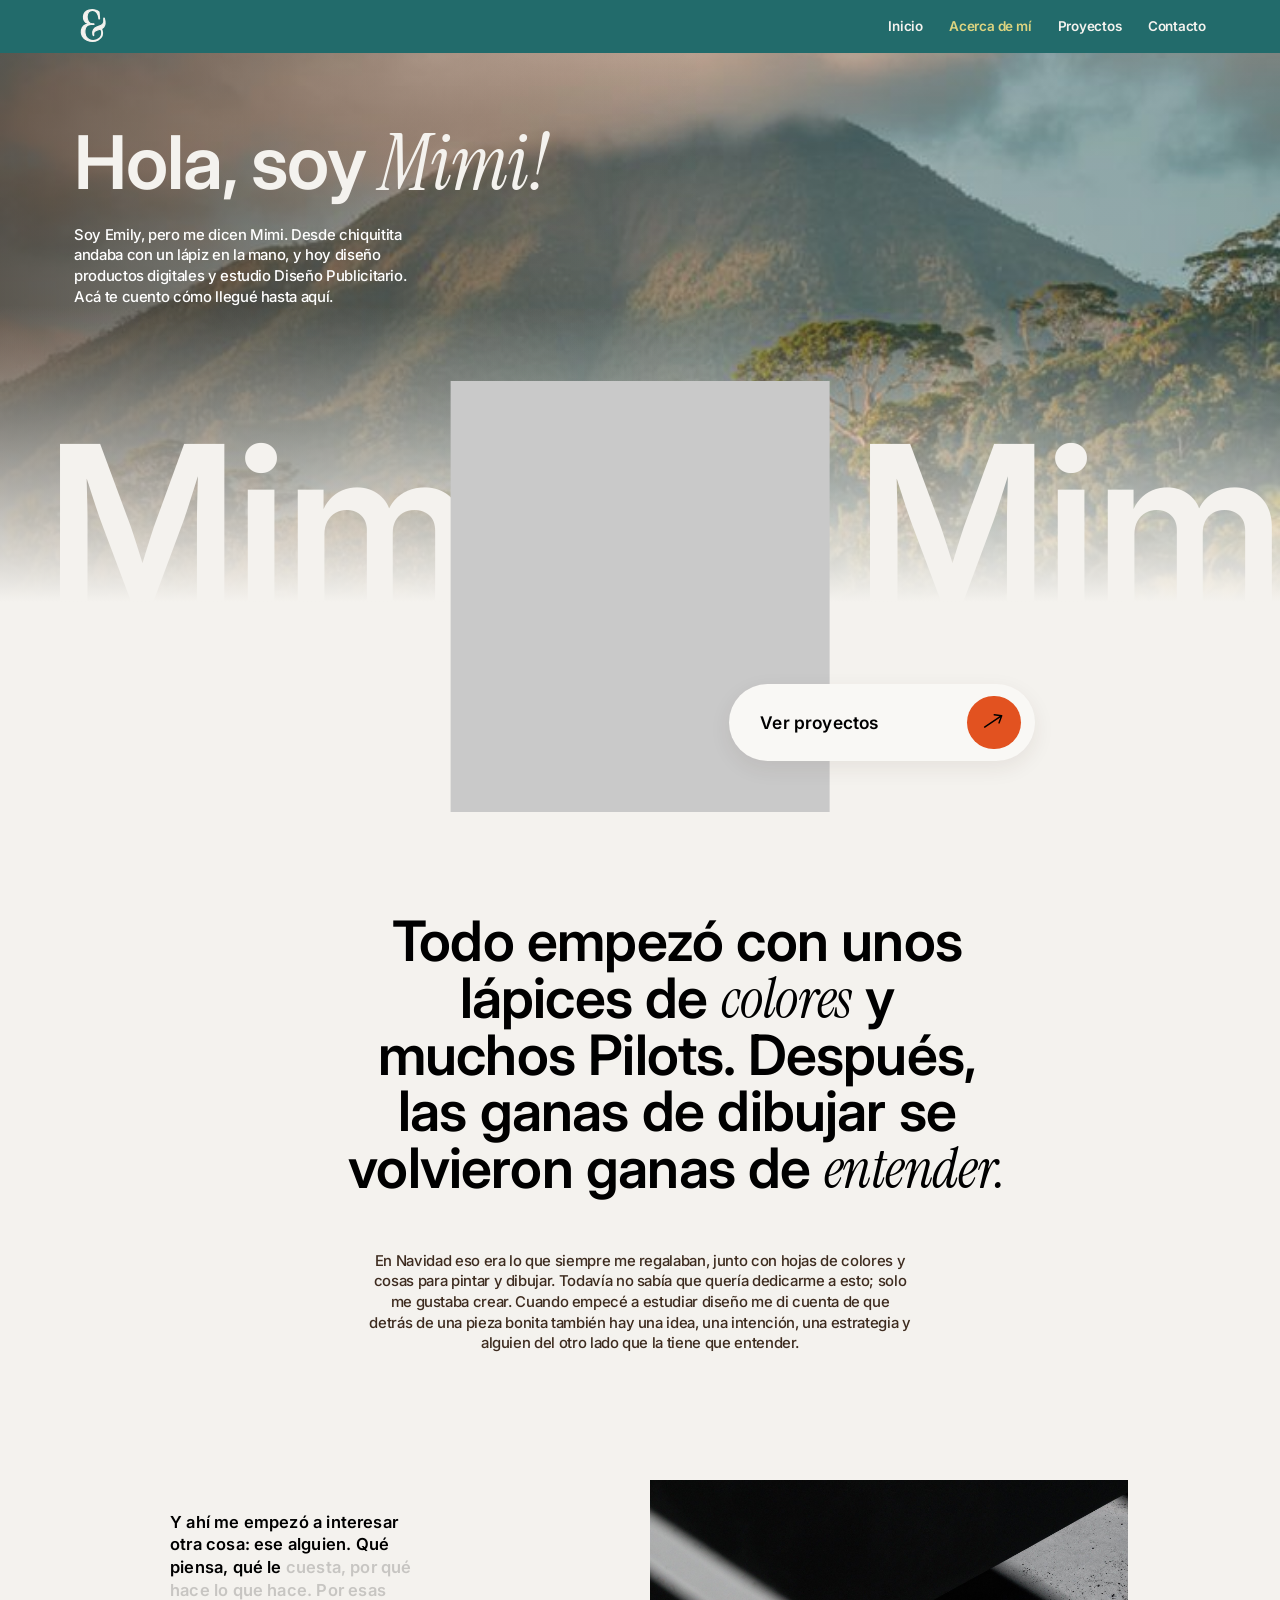
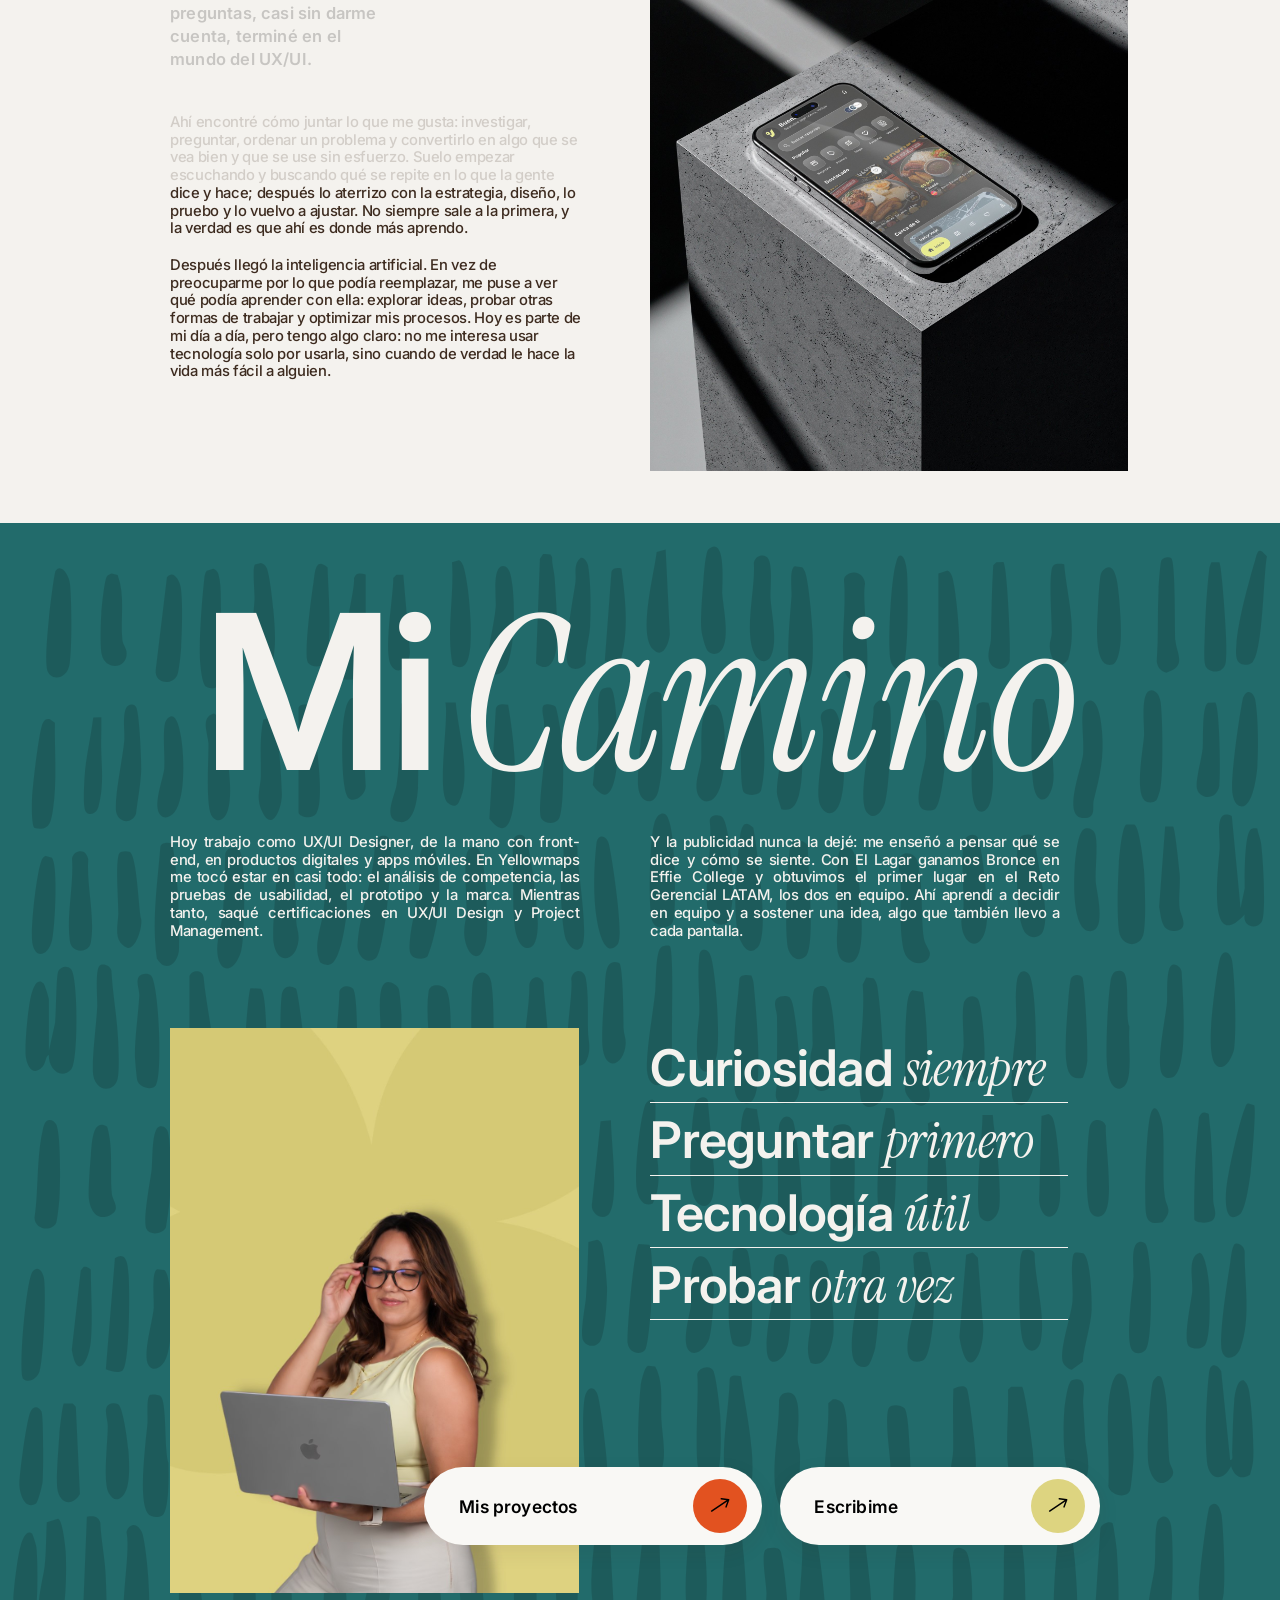
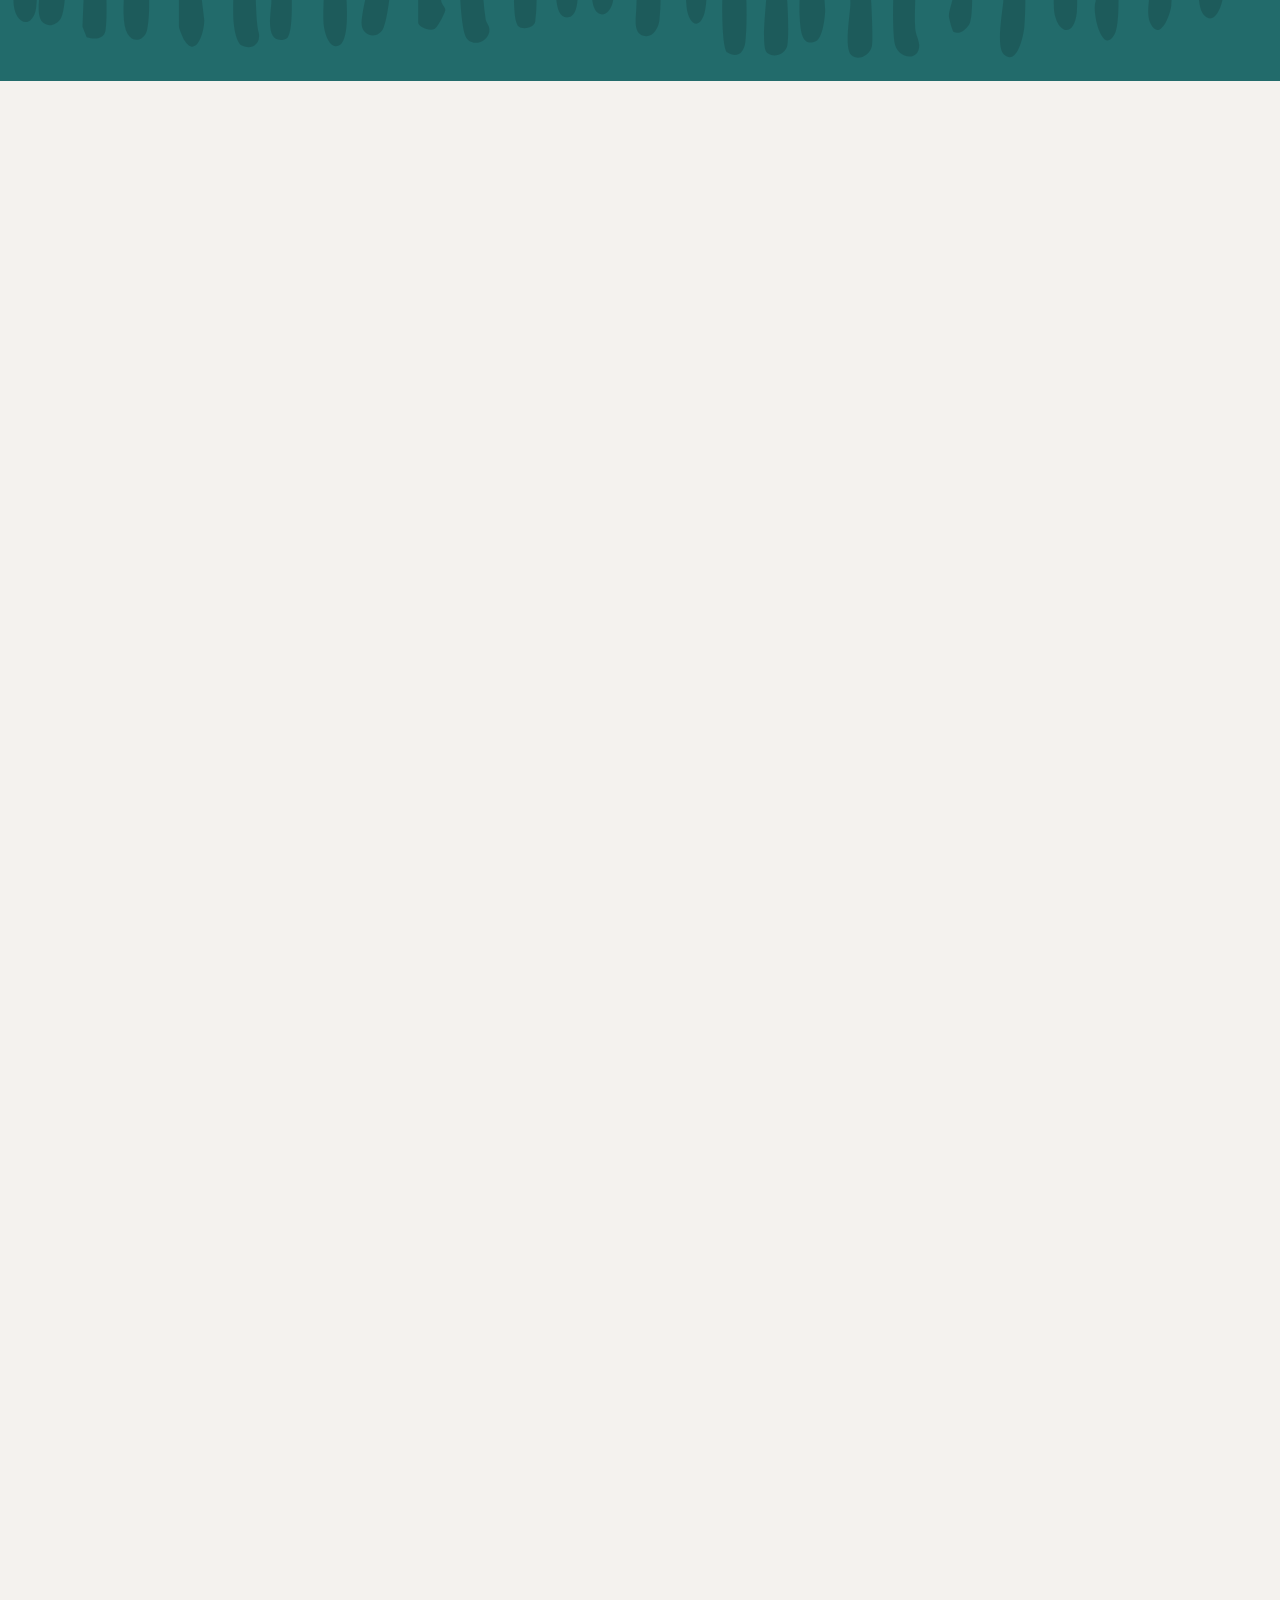
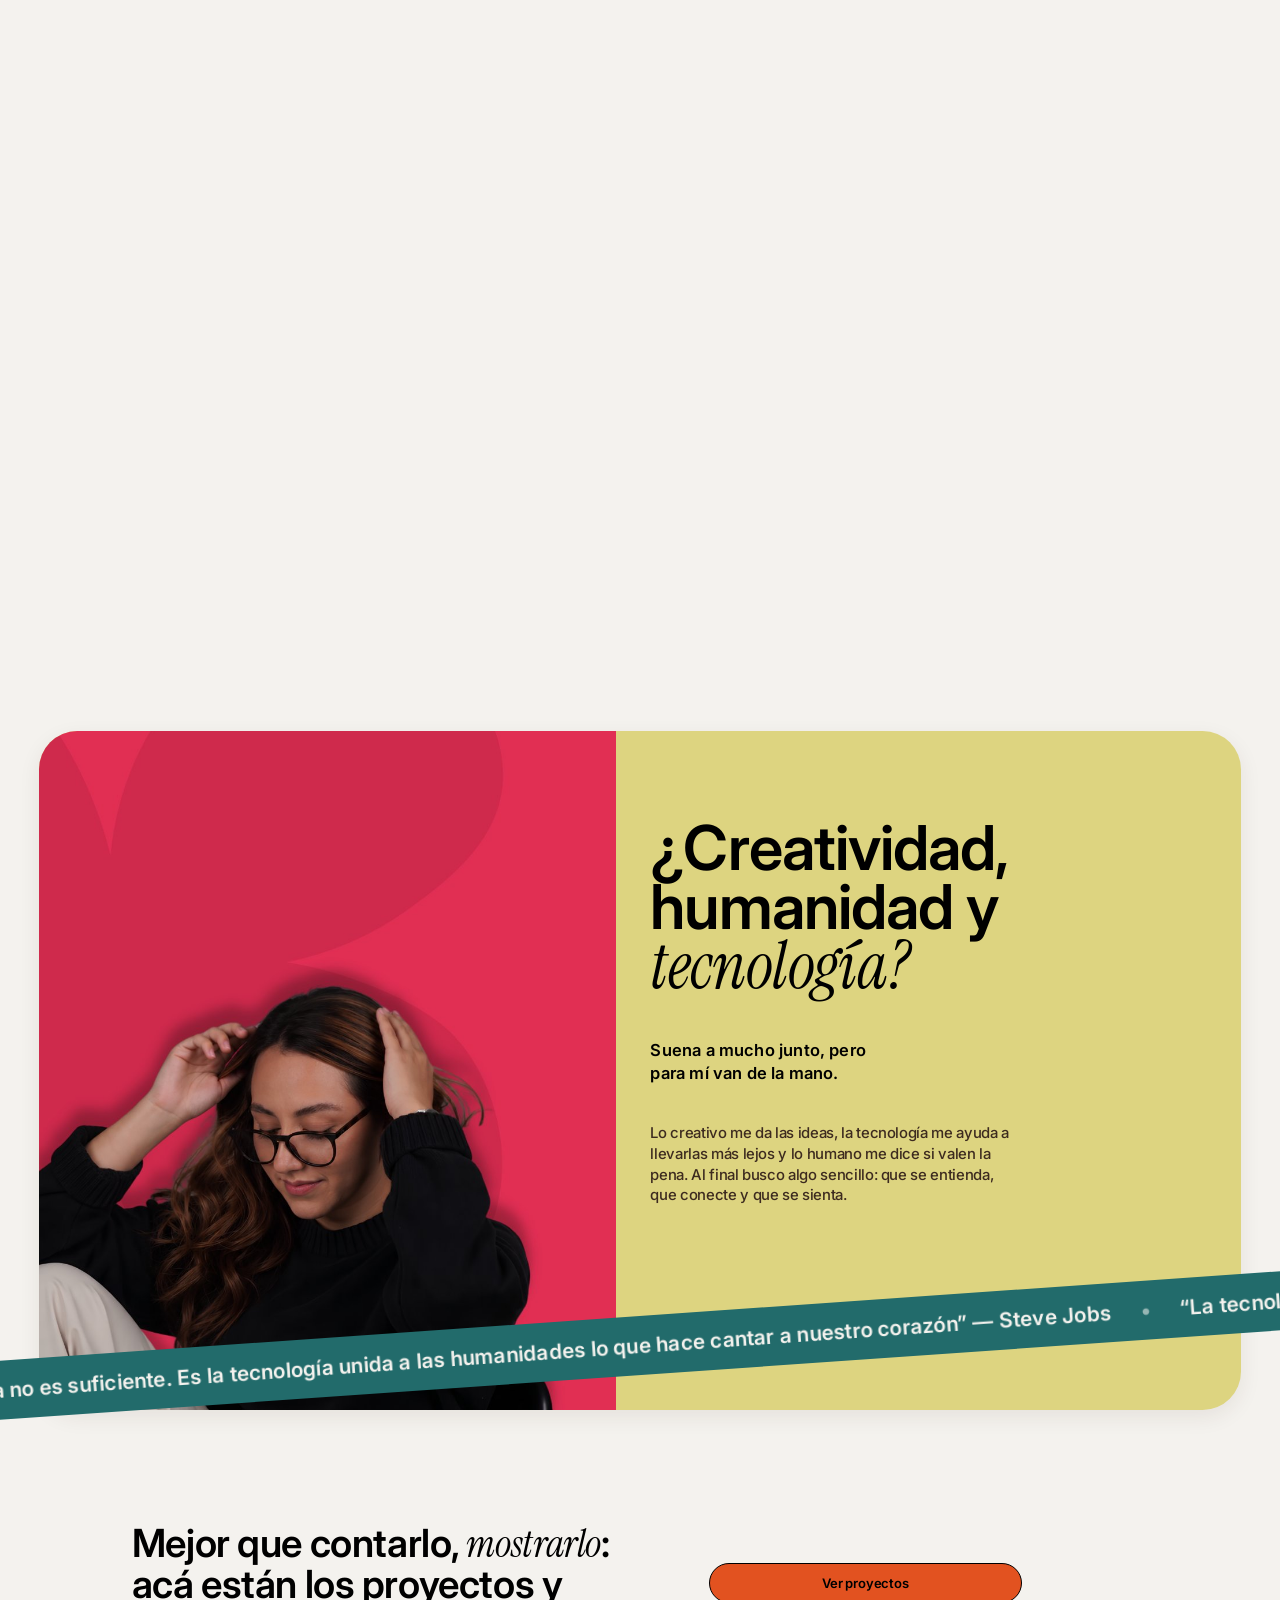
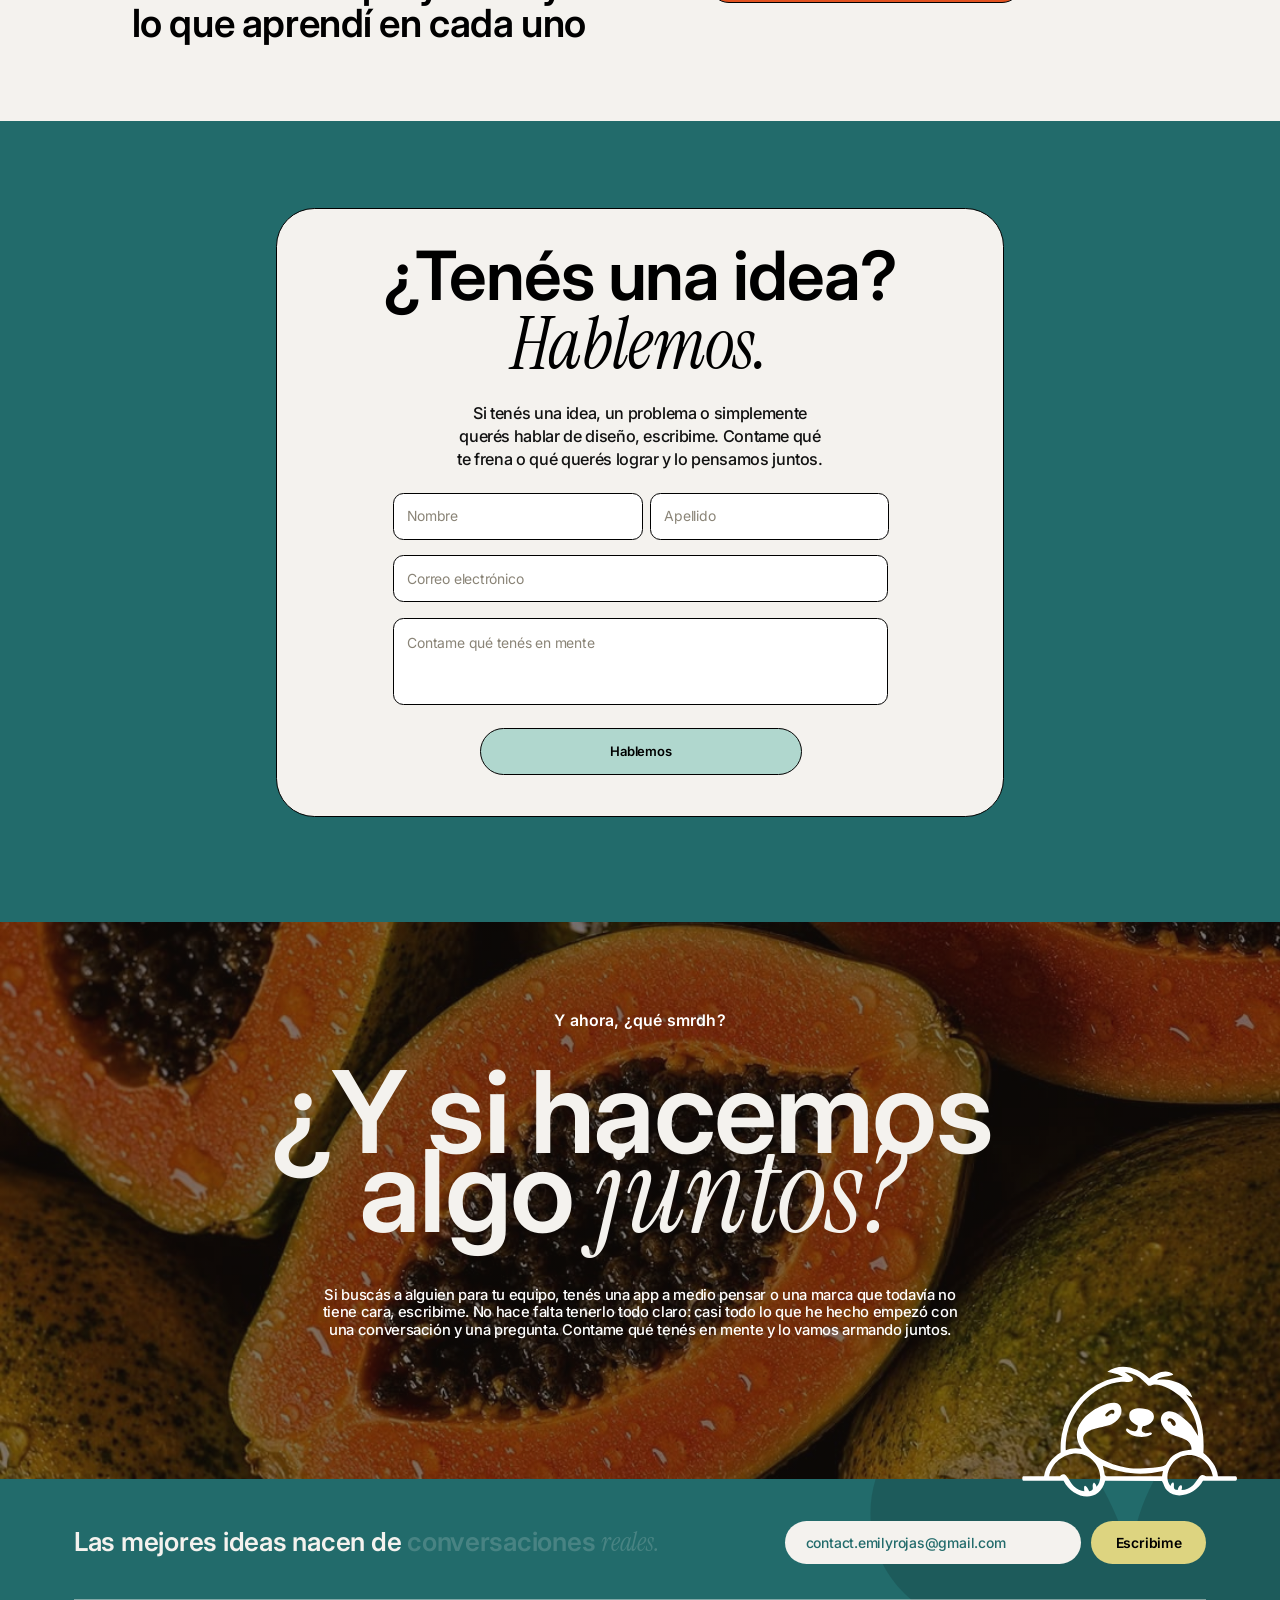
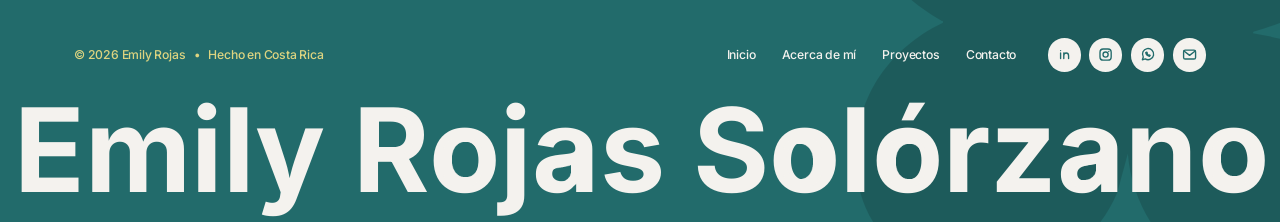
==== commit 0c695372: "mas cambios" ====
--- a/about.html
+++ b/about.html
@@ -8,7 +8,7 @@
 <link rel="preconnect" href="https://fonts.googleapis.com">
 <link rel="preconnect" href="https://fonts.gstatic.com" crossorigin>
 <link href="https://fonts.googleapis.com/css2?family=Inter:ital,wght@0,300;0,400;0,500;0,600;0,700;0,800;1,500&family=Inter+Tight:wght@400;500;700;800&family=Instrument+Serif:ital@0;1&family=Shrikhand&display=swap" rel="stylesheet">
-<link rel="stylesheet" href="assets/css/style.css?v=20261027">
+<link rel="stylesheet" href="assets/css/style.css?v=20261028">
 </head>
 <body>
 
@@ -187,6 +187,6 @@
     </div>
   </footer>
 
-<script src="assets/js/main.js?v=20261027"></script>
+<script src="assets/js/main.js?v=20261028"></script>
 </body>
 </html>
--- a/assets/css/style.css
+++ b/assets/css/style.css
@@ -360,8 +360,9 @@
   background-color: var(--wave);
   background-image: url("../img/me/emily-brazos-wave.jpg");
   background-repeat: no-repeat;
-  background-size: cover;
-  background-position: 50% 35%;
+  /* closer crop: head (with the raised hands) to the waist, centred on her, instead of the full figure */
+  background-size: 140% auto;
+  background-position: 40% 52%;
 }
 
 .about-badge {
@@ -896,7 +897,7 @@
 /* portraits come edited on a brand colour that contrasts with their section (ocean on lime here) */
 .why-photo {
   height: calc(var(--u) * 680);
-  background: var(--ocean) url("../img/me/emily-chaqueta-ocean.jpg") 50% 30% / cover no-repeat;
+  background: var(--ocean) url("../img/me/emily-chaqueta-ocean.jpg") 48% 22% / auto 118% no-repeat; /* a little closer than the full figure */
   box-shadow: var(--shadow-lift);
 }
 
@@ -2136,7 +2137,9 @@
   transform: translate(calc((1 - var(--k, 1)) * -7vw), calc((1 - var(--k, 1)) * 75vh)) rotate(calc((1 - var(--k, 1)) * -5deg));
   transition: translate 0.35s cubic-bezier(0.2, 0.7, 0.2, 1);
 }
-.fl--front { --c: #a9d2c8; --c2: #b3d8cf; color: var(--ocean); } /* lightest, in front (like the reference's pale pink) */
+/* each folder in its project's own brand colour */
+.fl--ym { --c: #e2e661; --c2: #e9ec7c; color: #161616; }   /* Yellowmaps yellow (from its logo) */
+.fl--ce { --c: #9c960b; --c2: #a8a21c; color: #fbf8ec; }   /* Ceipa olive (from its isotipo) */
 .fl:hover, .fl:focus-visible { translate: 0 calc(var(--u) * -18); }
 .fl:focus-visible { outline: none; }
 .fl:focus-visible .fl-tab { outline: 2px solid #fff; outline-offset: -6px; }
@@ -2247,28 +2250,55 @@
 .cs-kicker { margin: 0; font-size: calc(var(--u) * 14); font-weight: 500; letter-spacing: var(--tracking-small); color: var(--lime); }
 .cs-title { margin: calc(var(--u) * 14) 0 0; font-family: var(--font-display); font-size: calc(var(--u) * 210); font-weight: 600; line-height: 0.85; letter-spacing: var(--tracking-display); }
 .cs-line { margin: calc(var(--u) * 18) 0 0; font-family: var(--font-display); font-size: calc(var(--u) * 36); font-weight: 600; letter-spacing: var(--tracking-heading); }
-.cs-line em, .cs-end-line em { font-family: var(--font-serif); font-style: italic; font-weight: 400; font-size: 1.1em; letter-spacing: var(--tracking-accent); }
+.cs-line em, .cx-quote em { font-family: var(--font-serif); font-style: italic; font-weight: 400; font-size: 1.1em; letter-spacing: var(--tracking-accent); }
 @keyframes cs-zoom { from { scale: 1.18; } to { scale: 1; } }
 @keyframes cs-rise { from { opacity: 0; transform: translateY(calc(var(--u) * 50)); } to { opacity: 1; transform: none; } }
 
-.cs-body { max-width: calc(var(--u) * 1330); margin: 0 auto; padding: calc(var(--u) * 110) calc(var(--u) * 70) calc(var(--u) * 120); }
-.cs-intro { max-width: calc(var(--u) * 1000); margin: 0; font-family: var(--font-display); font-size: calc(var(--u) * 48); font-weight: 600; line-height: 1.1; letter-spacing: var(--tracking-heading); }
+.cs--ym { --brand: #e2e661; --brand-ink: #161616; }
+.cs--ce { --brand: #9c960b; --brand-ink: #fbf8ec; }
+.cs-body { max-width: calc(var(--u) * 1300); margin: 0 auto; padding: calc(var(--u) * 110) 0 calc(var(--u) * 130); }
+
+/* standard case-study layout: overview + fact sheet, then numbered sections (label pinned on the left,
+   short text and big images on the right), a full-bleed image and a "next project" banner */
+.cx-overview { display: grid; grid-template-columns: 1fr calc(var(--u) * 380); gap: calc(var(--u) * 110); align-items: start; }
+.cx-lede { margin: 0; font-family: var(--font-display); font-size: calc(var(--u) * 50); font-weight: 600; line-height: 1.08; letter-spacing: var(--tracking-heading); }
+.cx-context { max-width: calc(var(--u) * 640); margin: calc(var(--u) * 30) 0 0; font-size: calc(var(--u) * 19); line-height: 1.55; color: var(--text-body); }
+.cx-meta { margin: 0; }
+.cx-meta div { padding: calc(var(--u) * 16) 0; border-top: 1px solid rgba(0, 0, 0, 0.15); }
+.cx-meta div:last-child { border-bottom: 1px solid rgba(0, 0, 0, 0.15); }
+.cx-meta dt { font-size: calc(var(--u) * 14); letter-spacing: var(--tracking-small); color: var(--text-body); }
+.cx-meta dd { margin: calc(var(--u) * 4) 0 0; font-size: calc(var(--u) * 18); font-weight: 600; line-height: 1.35; }
+
+.cx-sec { display: grid; grid-template-columns: calc(var(--u) * 300) 1fr; gap: calc(var(--u) * 60); margin-top: calc(var(--u) * 130); padding-top: calc(var(--u) * 28); border-top: 1px solid rgba(0, 0, 0, 0.15); }
+.cx-label { position: sticky; top: calc(var(--u) * 40); align-self: start; }
+.cx-label span { display: inline-grid; place-items: center; width: calc(var(--u) * 46); height: calc(var(--u) * 46); border-radius: 50%; background: var(--brand); color: var(--brand-ink); font-size: calc(var(--u) * 15); font-weight: 600; letter-spacing: var(--tracking-small); }
+.cx-label h3 { margin: calc(var(--u) * 18) 0 0; font-family: var(--font-display); font-size: calc(var(--u) * 44); font-weight: 600; line-height: 1; letter-spacing: var(--tracking-heading); }
+.cx-text { max-width: calc(var(--u) * 780); margin: 0 0 calc(var(--u) * 40); font-size: calc(var(--u) * 22); line-height: 1.5; }
+.cx-sub { margin: calc(var(--u) * 56) 0 calc(var(--u) * 20); font-family: var(--font-display); font-size: calc(var(--u) * 26); font-weight: 600; letter-spacing: var(--tracking-kicker); }
+.cx-sub::before { content: ""; display: inline-block; width: calc(var(--u) * 12); height: calc(var(--u) * 12); margin-right: calc(var(--u) * 12); border-radius: 50%; background: var(--brand); box-shadow: 0 0 0 1px rgba(0, 0, 0, 0.12); vertical-align: middle; }
+.cx-steps { display: grid; grid-template-columns: repeat(4, minmax(0, 1fr)); gap: calc(var(--u) * 16); margin: 0; padding: 0; list-style: none; }
+.cx-steps li { padding: calc(var(--u) * 22) calc(var(--u) * 20) calc(var(--u) * 26); border-radius: var(--radius-media); background: color-mix(in srgb, var(--brand) 22%, #fff); font-size: calc(var(--u) * 18); font-weight: 600; line-height: 1.3; }
+.cx-steps span { display: block; margin-bottom: calc(var(--u) * 26); font-size: calc(var(--u) * 14); font-weight: 500; opacity: 0.6; }
+.pj-stats.cx-stats { margin: 0; padding: 0 calc(var(--u) * 30); border: 0; border-radius: var(--radius-media); background: var(--brand); color: var(--brand-ink); }
+.pj-stats.cx-stats div { border-color: color-mix(in srgb, var(--brand-ink) 25%, transparent); }
+.pj-stats.cx-stats span { color: inherit; opacity: 0.8; }
+.cx-quote { max-width: calc(var(--u) * 820); margin: calc(var(--u) * 50) 0 0; font-family: var(--font-display); font-size: calc(var(--u) * 40); font-weight: 600; line-height: 1.12; letter-spacing: var(--tracking-heading); }
+.cx-quote em { color: inherit; }
+.cx-bleed { width: 100vw; margin: calc(var(--u) * 130) 0 0 calc(50% - 50vw); overflow: hidden; cursor: zoom-in; }
+.cx-bleed img { display: block; width: 100%; height: 86vh; object-fit: cover; }
+/* next project: a full-width banner in that project's colour */
+.cx-next { display: grid; grid-template-columns: 1fr 1.2fr; width: 100%; min-height: 70vh; padding: 0; border: 0; background: var(--next, var(--ocean)); color: var(--next-ink, var(--paper)); font: inherit; text-align: left; cursor: pointer; }
+.cs--ym .cx-next { --next: #9c960b; --next-ink: #fbf8ec; }
+.cs--ce .cx-next { --next: #e2e661; --next-ink: #161616; }
+.cx-next-copy { display: flex; flex-direction: column; justify-content: center; align-items: flex-start; padding: calc(var(--u) * 85); }
+.cx-next-copy > span { font-size: calc(var(--u) * 16); letter-spacing: var(--tracking-small); opacity: 0.8; }
+.cx-next-copy b { margin: calc(var(--u) * 10) 0 calc(var(--u) * 36); font-family: var(--font-display); font-size: calc(var(--u) * 130); font-weight: 600; line-height: 0.9; letter-spacing: var(--tracking-display); }
+.cx-next-copy .pill-icon { width: calc(var(--u) * 64); height: calc(var(--u) * 64); transition: transform 0.3s ease; }
+.cx-next-img { overflow: hidden; }
+.cx-next-img img { display: block; width: 100%; height: 100%; object-fit: cover; transition: scale 0.8s cubic-bezier(0.2, 0.7, 0.2, 1); }
+.cx-next:hover .pill-icon, .cx-next:focus-visible .pill-icon { transform: rotate(45deg); }
+.cx-next:hover .cx-next-img img { scale: 1.04; }
 .pj-stats.cs-facts { grid-template-columns: repeat(3, minmax(0, 1fr)); margin-top: calc(var(--u) * 64); }
-.cs-ch { margin-top: calc(var(--u) * 130); }
-.cs-ch-label {
-  display: flex;
-  align-items: baseline;
-  gap: calc(var(--u) * 16);
-  margin: 0 0 calc(var(--u) * 30);
-  padding-top: calc(var(--u) * 22);
-  border-top: 1px dashed var(--black);
-  font-family: var(--font-display);
-  font-size: calc(var(--u) * 60);
-  font-weight: 600;
-  line-height: 1;
-  letter-spacing: var(--tracking-display);
-}
-.cs-ch-label span { font-family: var(--font-sans); font-size: calc(var(--u) * 15); font-weight: 500; letter-spacing: var(--tracking-small); color: var(--ocean); }
 .cs-full, .cs-pair figure { margin: 0; overflow: hidden; isolation: isolate; border-radius: var(--radius-media); background: var(--tone-soft); cursor: zoom-in; }
 .cs-full { margin-bottom: calc(var(--u) * 22); }
 .cs-pair { display: flex; gap: calc(var(--u) * 22); margin-bottom: calc(var(--u) * 22); }
@@ -2287,13 +2317,6 @@
 .cs-logo-svg :nth-child(6) { transition-delay: 1.1s; }
 @media (prefers-reduced-motion: reduce) { .cs-logo-svg * { stroke-dashoffset: 0; transition: none; } .cs-hero-img, .cs-hero-copy { animation: none; } }
 
-.cs-end { display: grid; grid-template-columns: 1fr auto; align-items: end; gap: calc(var(--u) * 60); margin-top: calc(var(--u) * 140); padding-top: calc(var(--u) * 50); border-top: 1px dashed var(--black); }
-.cs-end-line { max-width: calc(var(--u) * 760); margin: 0; font-family: var(--font-display); font-size: calc(var(--u) * 44); font-weight: 600; line-height: 1.08; letter-spacing: var(--tracking-heading); }
-.cs-next { display: grid; grid-template-columns: auto auto; align-items: center; column-gap: calc(var(--u) * 22); padding: 0; border: 0; background: none; color: var(--black); font: inherit; text-align: left; cursor: pointer; }
-.cs-next span { grid-column: 1; font-size: calc(var(--u) * 13); letter-spacing: var(--tracking-small); color: var(--text-body); }
-.cs-next b { grid-column: 1; font-family: var(--font-display); font-size: calc(var(--u) * 64); font-weight: 600; line-height: 1; letter-spacing: var(--tracking-display); }
-.cs-next .pill-icon { grid-column: 2; grid-row: 1 / 3; width: calc(var(--u) * 64); height: calc(var(--u) * 64); transition: transform 0.3s ease; }
-.cs-next:hover .pill-icon, .cs-next:focus-visible .pill-icon { transform: rotate(45deg); }
 
 /* ---------- Shared components ----------
    One look per role across every page. Positions and sizes stay in each section's own rules;
@@ -2461,21 +2484,38 @@
   .cs-kicker { font-size: 11px; }
   .cs-title { font-size: 21vw; }
   .cs-line { font-size: 20px; }
-  .cs-body { padding: 48px 16px 56px; }
-  .cs-intro { font-size: 26px; }
+  .cs-body { padding: 44px 16px 64px; }
+  .cx-overview { grid-template-columns: 1fr; gap: 32px; }
+  .cx-lede { font-size: 28px; }
+  .cx-context { margin-top: 16px; font-size: 16px; }
+  .cx-meta dt { font-size: 12px; }
+  .cx-meta dd { font-size: 15px; }
+  .cx-sec { grid-template-columns: 1fr; gap: 20px; margin-top: 64px; padding-top: 20px; }
+  .cx-label { position: static; display: flex; align-items: center; gap: 12px; }
+  .cx-label span { width: 34px; height: 34px; font-size: 12px; }
+  .cx-label h3 { margin: 0; font-size: 30px; }
+  .cx-text { margin-bottom: 24px; font-size: 17px; }
+  .cx-sub { margin: 36px 0 12px; font-size: 20px; }
+  .cx-sub::before { width: 10px; height: 10px; margin-right: 10px; }
+  .cx-steps { grid-template-columns: 1fr 1fr; gap: 8px; }
+  .cx-steps li { padding: 14px 14px 18px; font-size: 15px; border-radius: var(--radius-media-m); }
+  .cx-steps span { margin-bottom: 14px; font-size: 12px; }
+  .pj-stats.cx-stats { padding: 0 18px; border-radius: var(--radius-media-m); }
+  .pj-stats.cx-stats div:nth-child(n + 2) { border-top-color: color-mix(in srgb, var(--brand-ink) 25%, transparent); }
+  .cx-quote { margin-top: 28px; font-size: 24px; }
+  .cx-bleed { margin-top: 64px; }
+  .cx-bleed img { height: 50svh; }
+  .cx-next { grid-template-columns: 1fr; min-height: 0; }
+  .cx-next-copy { padding: 36px 20px; }
+  .cx-next-copy b { margin: 6px 0 22px; font-size: 56px; }
+  .cx-next-copy .pill-icon { width: 48px; height: 48px; }
+  .cx-next-img { height: 240px; }
   .pj-stats.cs-facts { grid-template-columns: 1fr; margin-top: 32px; }
   .pj-stats.cs-facts div:nth-child(n) { padding: 16px 0; border-left: 0; border-top: 0; }
   .pj-stats.cs-facts div:nth-child(n + 2) { border-top: 1px solid var(--black); }
-  .cs-ch { margin-top: 64px; }
-  .cs-ch-label { font-size: 34px; margin-bottom: 18px; padding-top: 16px; }
-  .cs-ch-label span { font-size: 11px; }
   .cs-full, .cs-pair figure, .cs-logo { border-radius: var(--radius-media-m); }
   .cs-full, .cs-pair, .cs-logo { margin-bottom: 8px; }
   .cs-pair { gap: 8px; }
-  .cs-end { grid-template-columns: 1fr; gap: 28px; margin-top: 72px; padding-top: 28px; }
-  .cs-end-line { font-size: 26px; }
-  .cs-next b { font-size: 40px; }
-  .cs-next .pill-icon { width: 48px; height: 48px; }
   /* phones: no pinning, the track is a native swipe strip */
   .hs-stage { position: static; height: auto; padding-top: 0; padding-bottom: 0; gap: 28px; overflow: visible; }
   .hs-meta { gap: 14px; margin-bottom: 4px; }
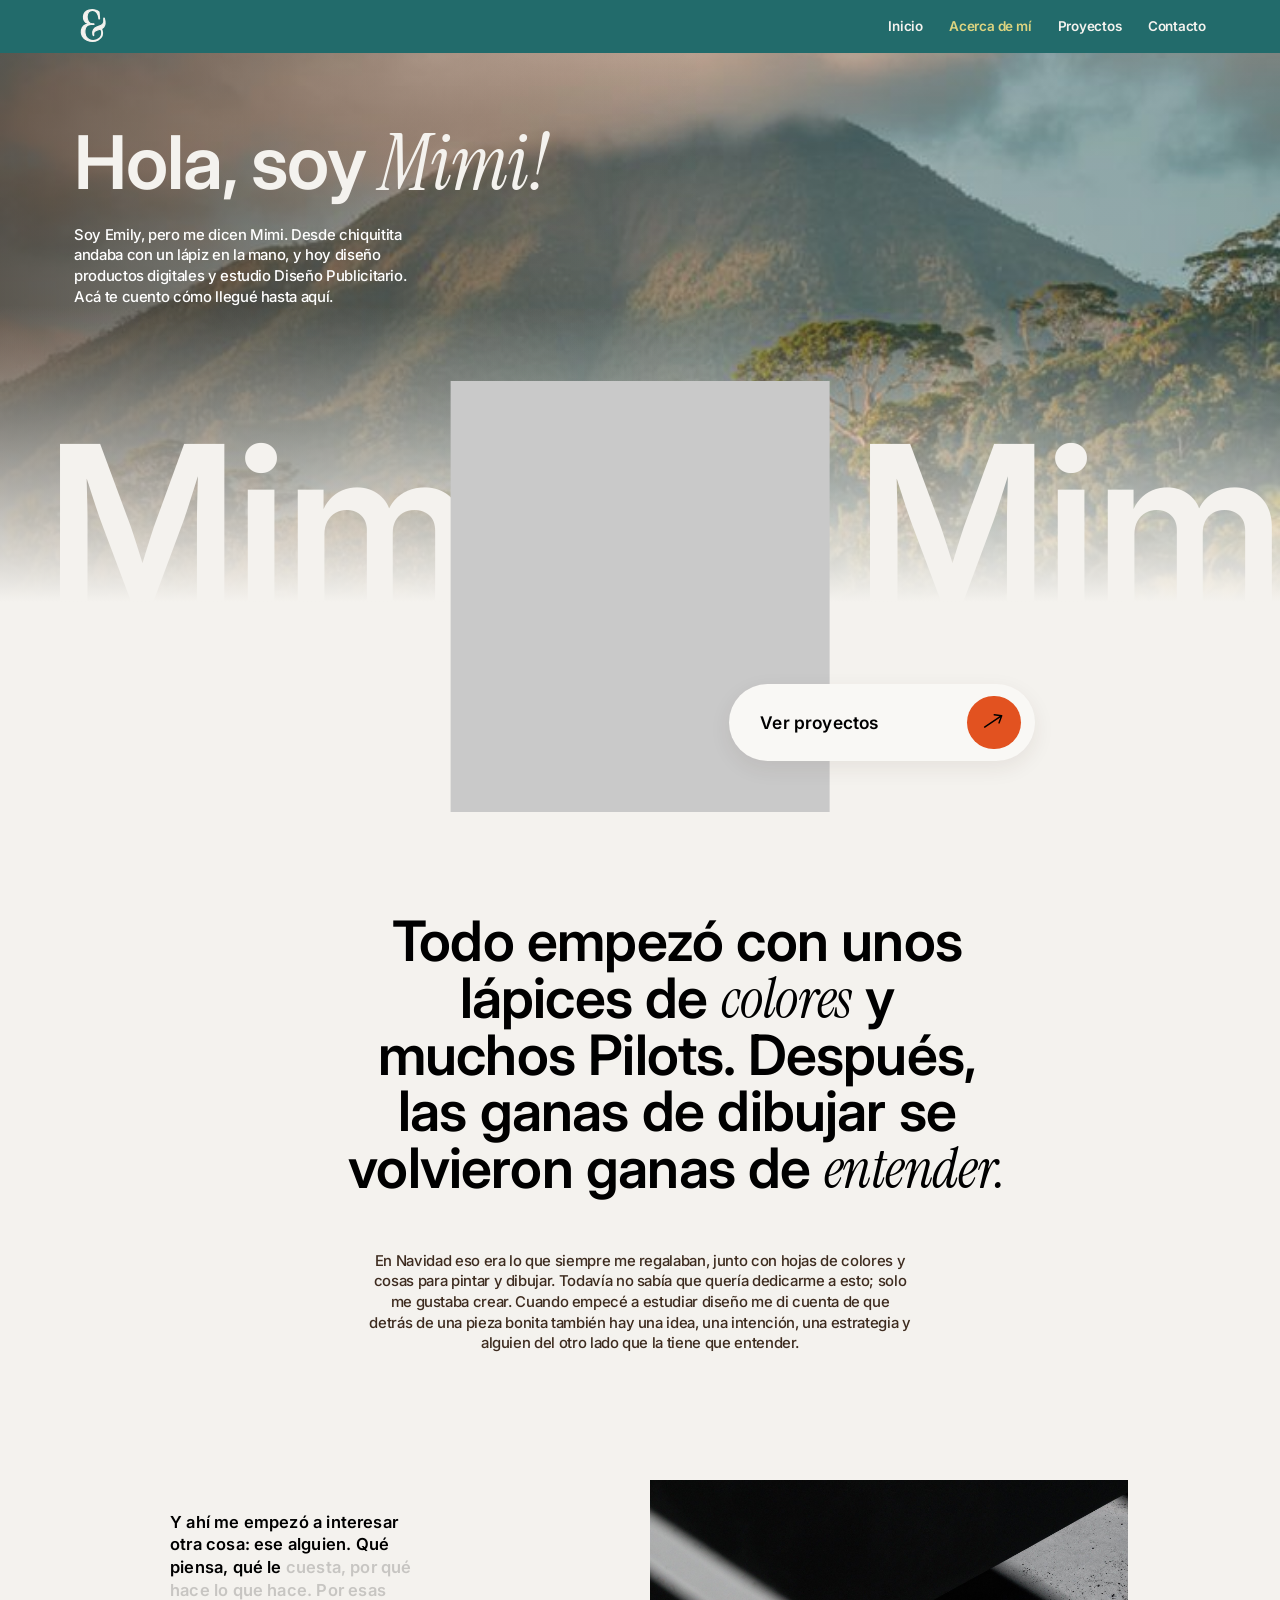
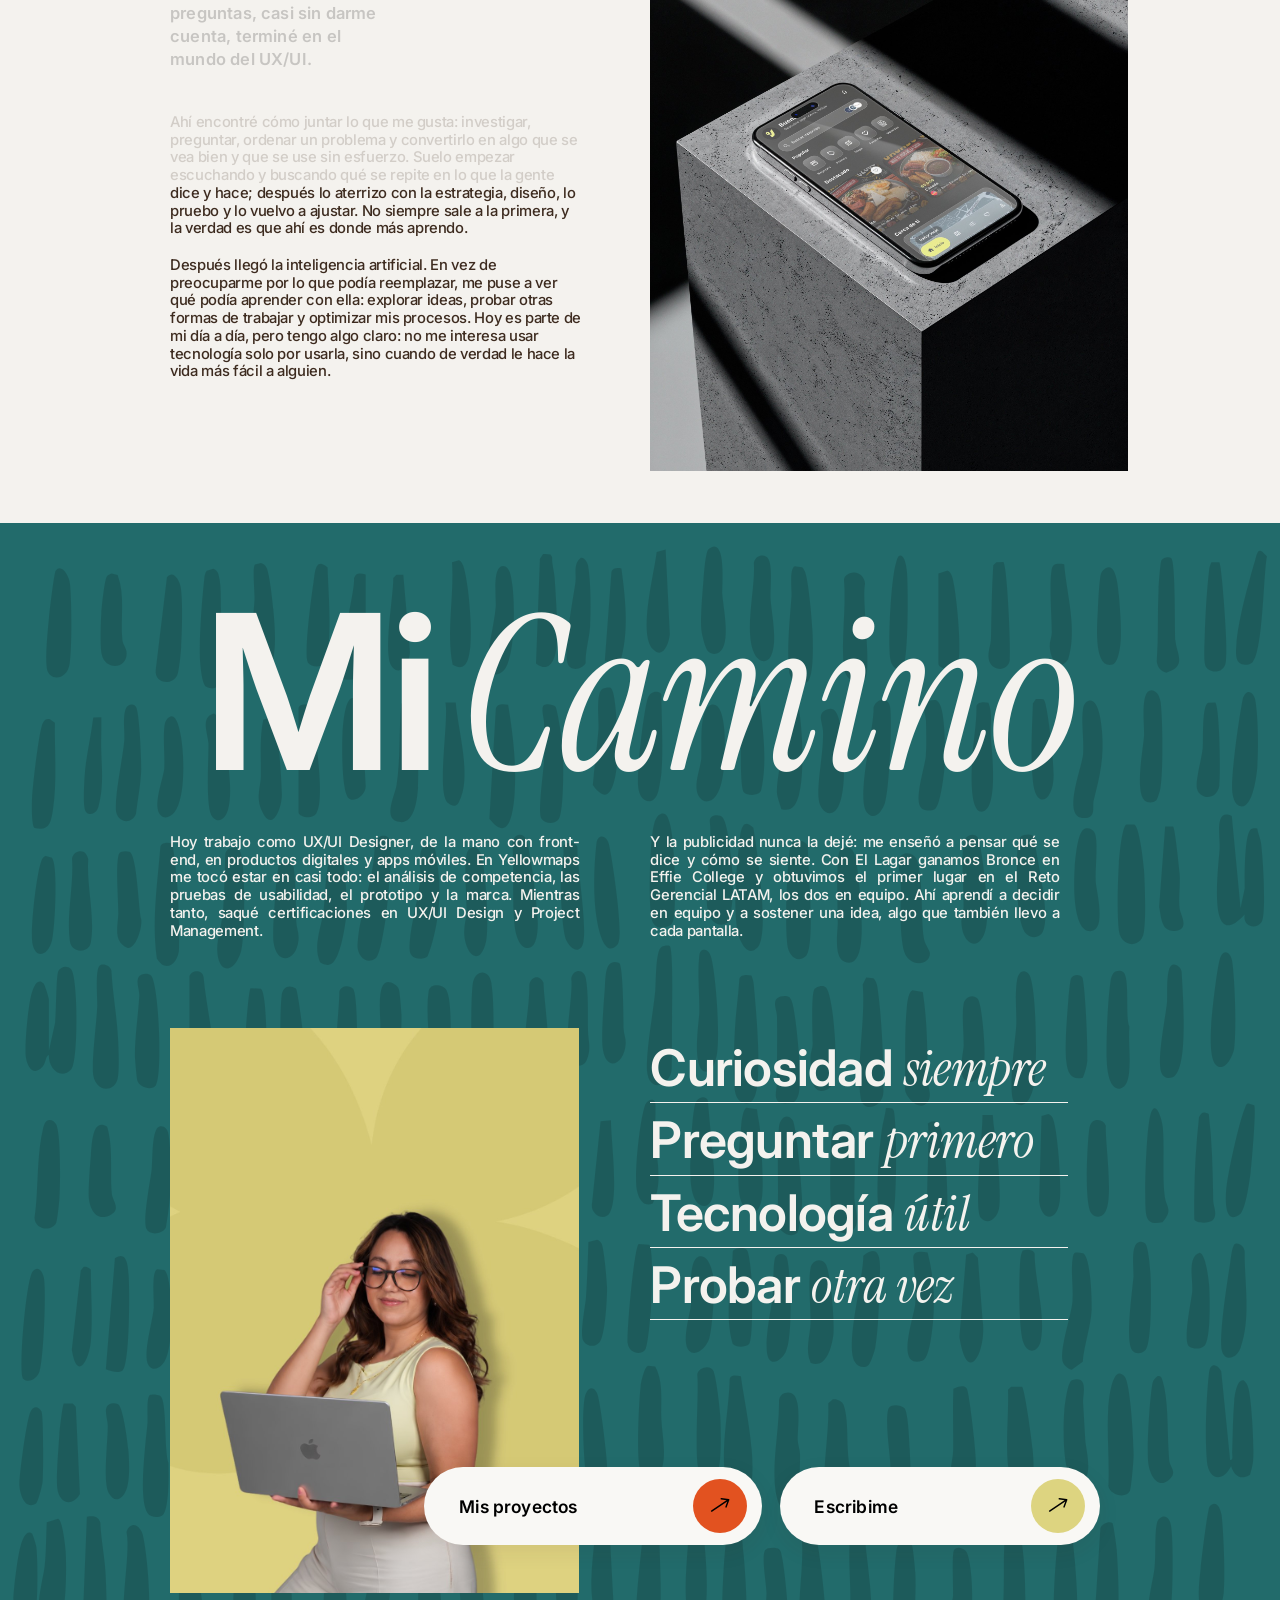
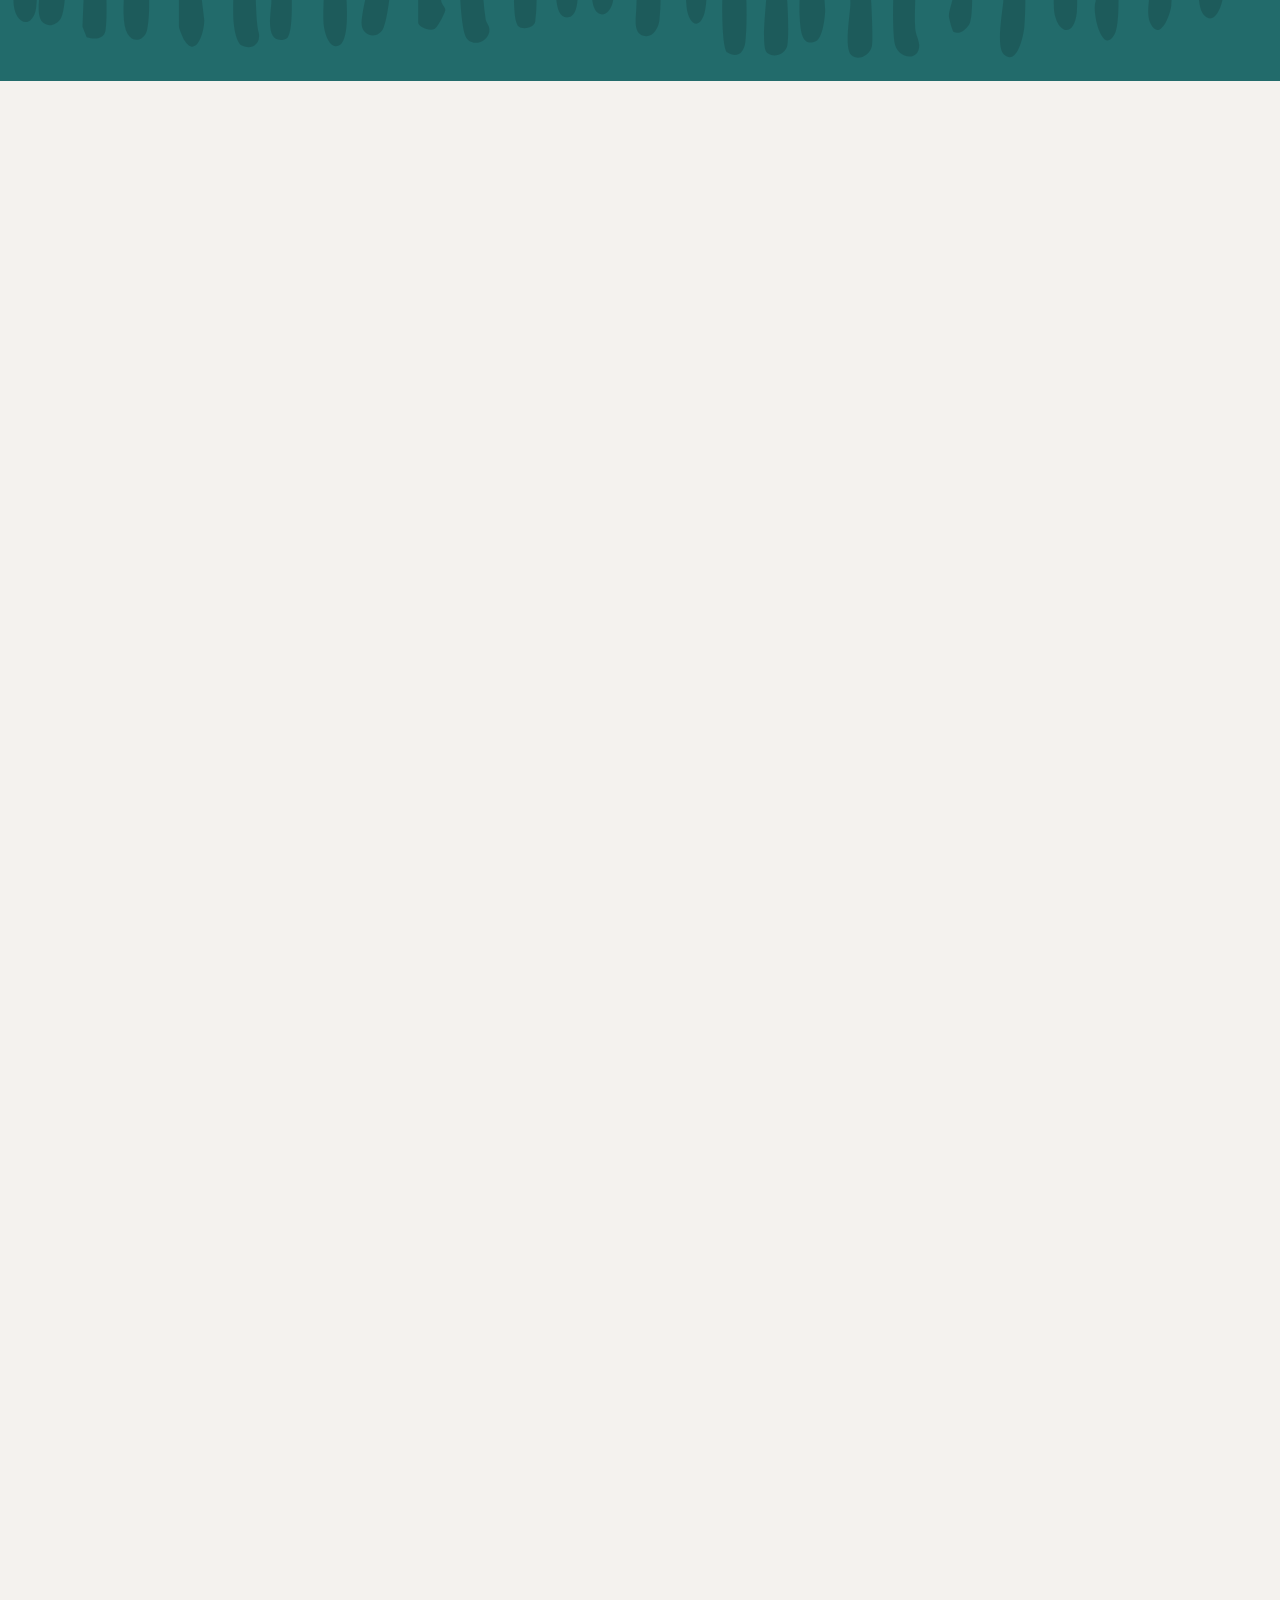
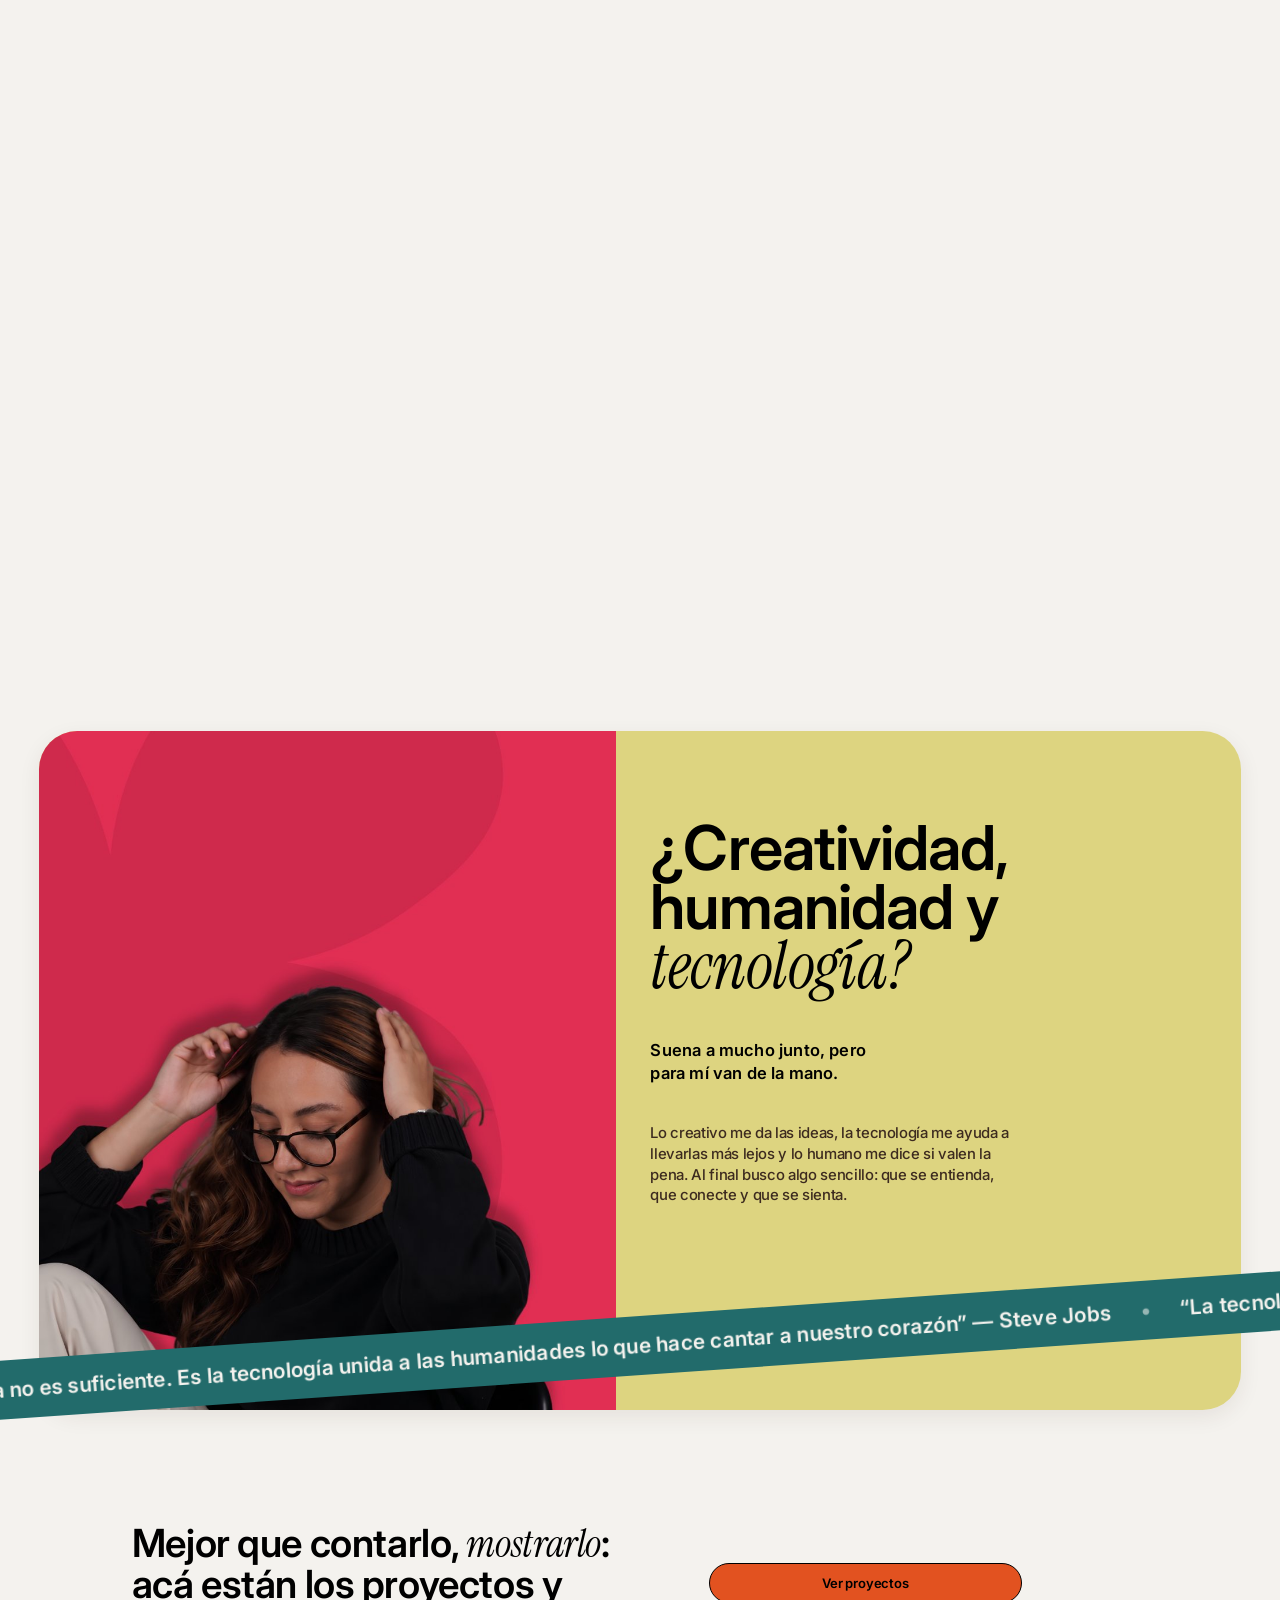
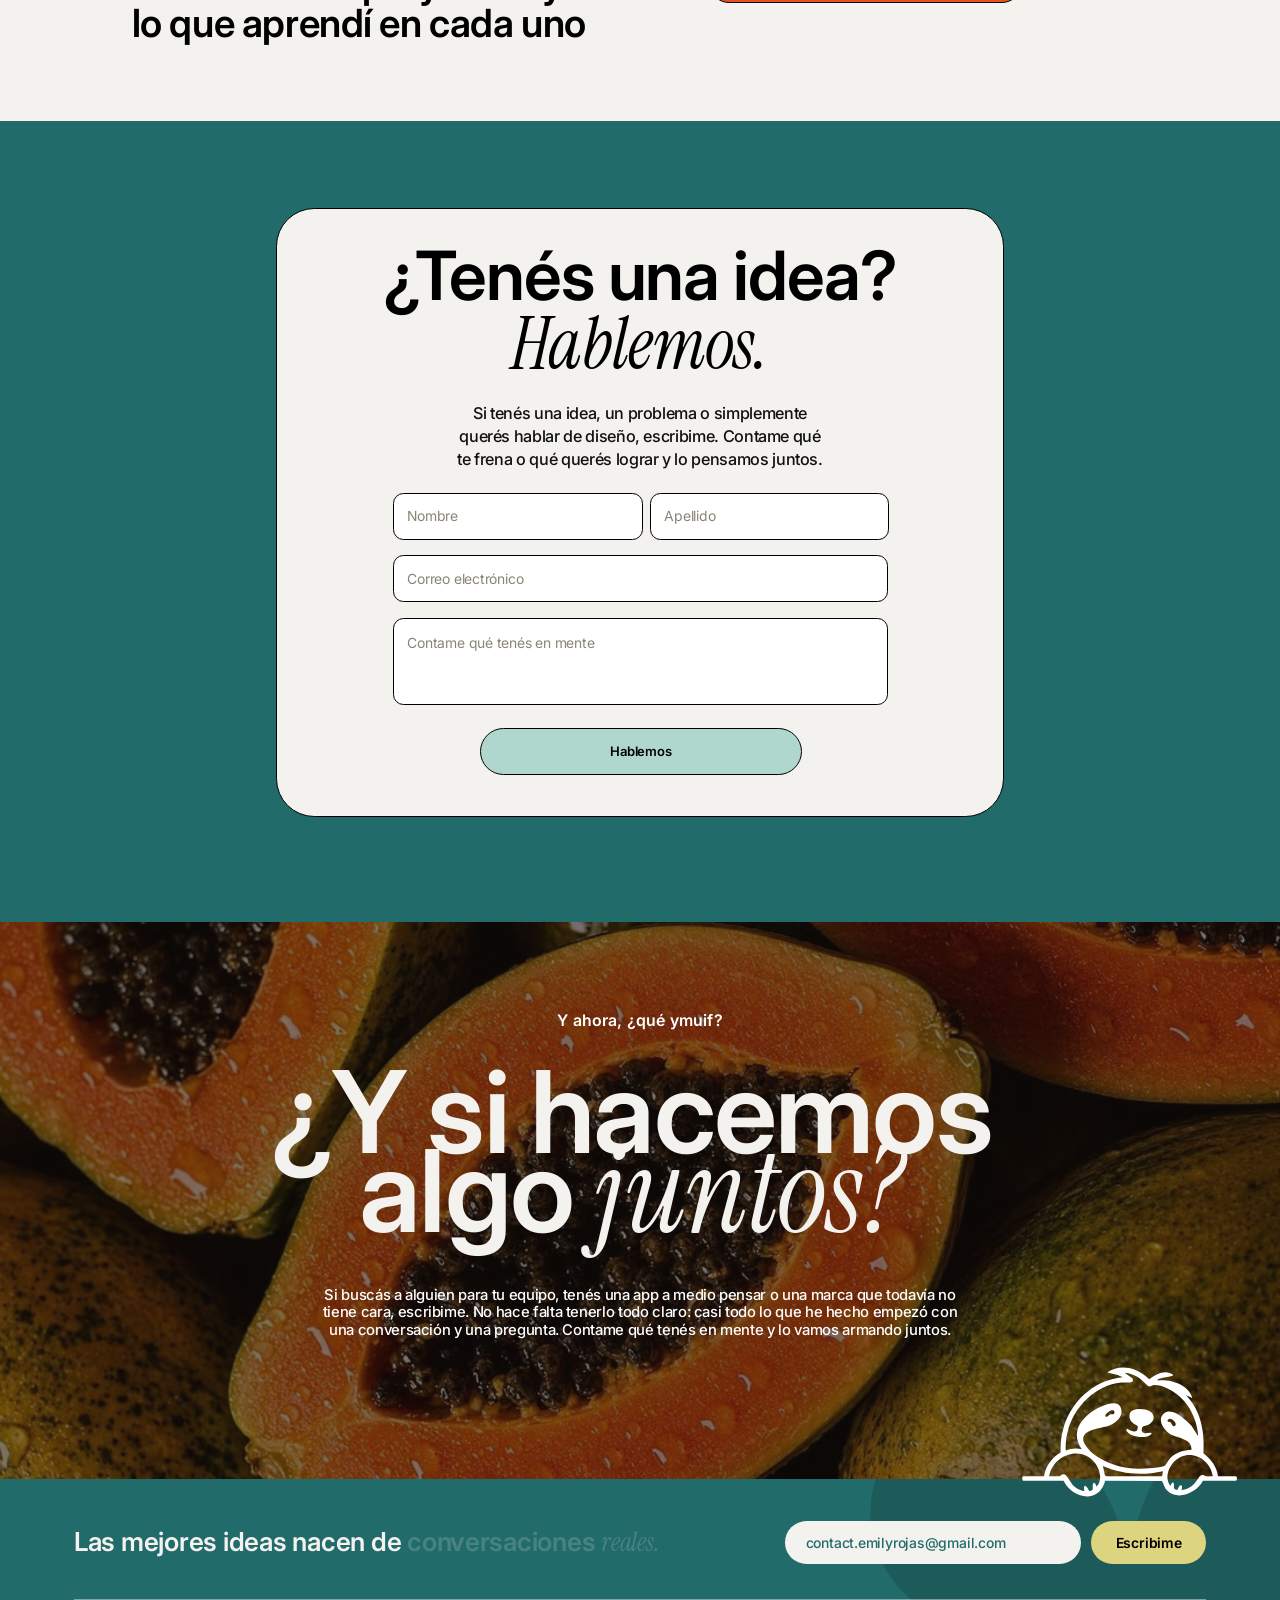
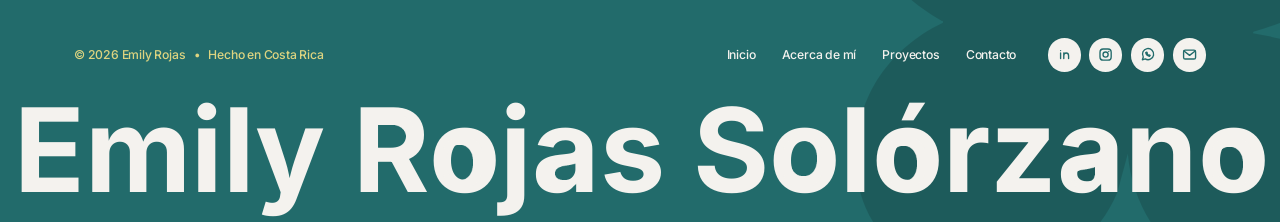
==== commit 42256bf8: "cambios" ====
--- a/about.html
+++ b/about.html
@@ -8,7 +8,7 @@
 <link rel="preconnect" href="https://fonts.googleapis.com">
 <link rel="preconnect" href="https://fonts.gstatic.com" crossorigin>
 <link href="https://fonts.googleapis.com/css2?family=Inter:ital,wght@0,300;0,400;0,500;0,600;0,700;0,800;1,500&family=Inter+Tight:wght@400;500;700;800&family=Instrument+Serif:ital@0;1&family=Shrikhand&display=swap" rel="stylesheet">
-<link rel="stylesheet" href="assets/css/style.css?v=20261028">
+<link rel="stylesheet" href="assets/css/style.css?v=20261029">
 </head>
 <body>
 
@@ -187,6 +187,6 @@
     </div>
   </footer>
 
-<script src="assets/js/main.js?v=20261028"></script>
+<script src="assets/js/main.js?v=20261029"></script>
 </body>
 </html>
--- a/assets/css/style.css
+++ b/assets/css/style.css
@@ -2270,7 +2270,7 @@
 .cx-meta dd { margin: calc(var(--u) * 4) 0 0; font-size: calc(var(--u) * 18); font-weight: 600; line-height: 1.35; }
 
 .cx-sec { display: grid; grid-template-columns: calc(var(--u) * 300) 1fr; gap: calc(var(--u) * 60); margin-top: calc(var(--u) * 130); padding-top: calc(var(--u) * 28); border-top: 1px solid rgba(0, 0, 0, 0.15); }
-.cx-label { position: sticky; top: calc(var(--u) * 40); align-self: start; }
+.cx-label { position: sticky; top: calc(var(--u) * 140); align-self: start; } /* clears the round back button */
 .cx-label span { display: inline-grid; place-items: center; width: calc(var(--u) * 46); height: calc(var(--u) * 46); border-radius: 50%; background: var(--brand); color: var(--brand-ink); font-size: calc(var(--u) * 15); font-weight: 600; letter-spacing: var(--tracking-small); }
 .cx-label h3 { margin: calc(var(--u) * 18) 0 0; font-family: var(--font-display); font-size: calc(var(--u) * 44); font-weight: 600; line-height: 1; letter-spacing: var(--tracking-heading); }
 .cx-text { max-width: calc(var(--u) * 780); margin: 0 0 calc(var(--u) * 40); font-size: calc(var(--u) * 22); line-height: 1.5; }
